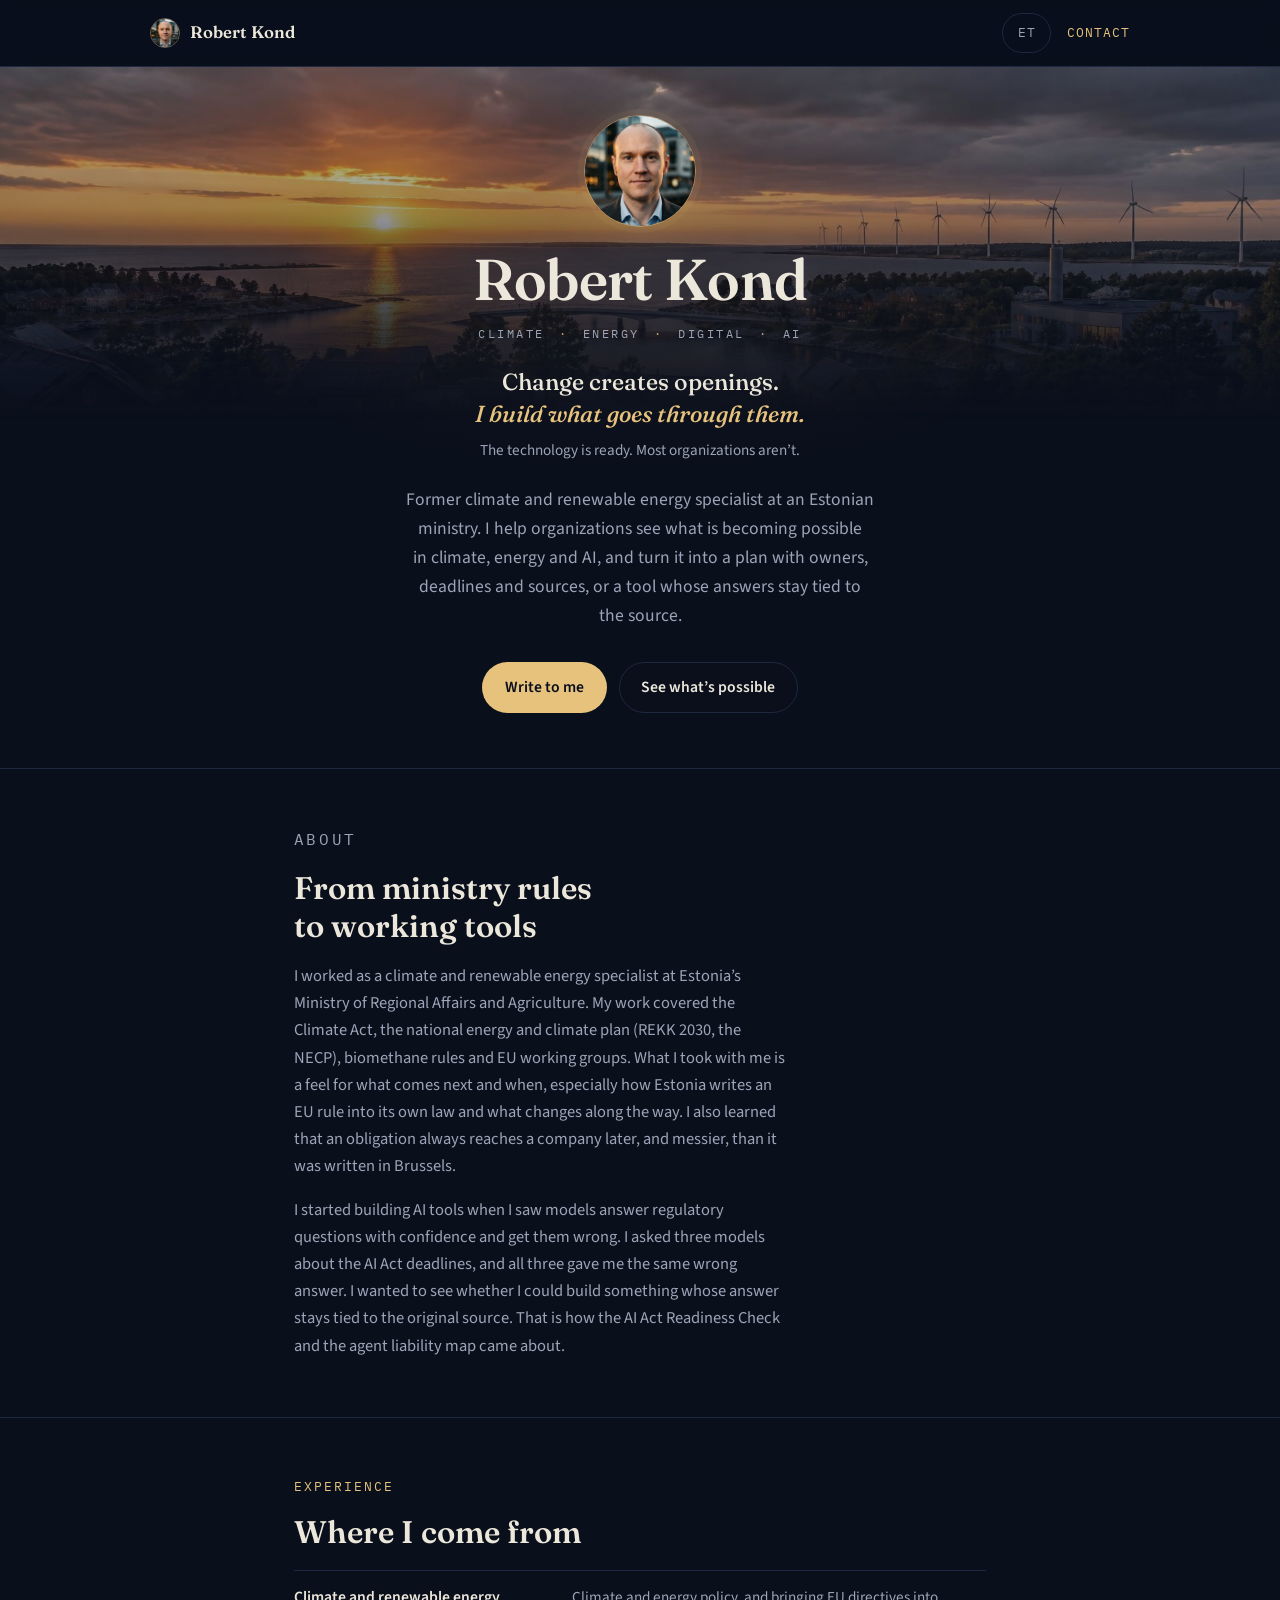
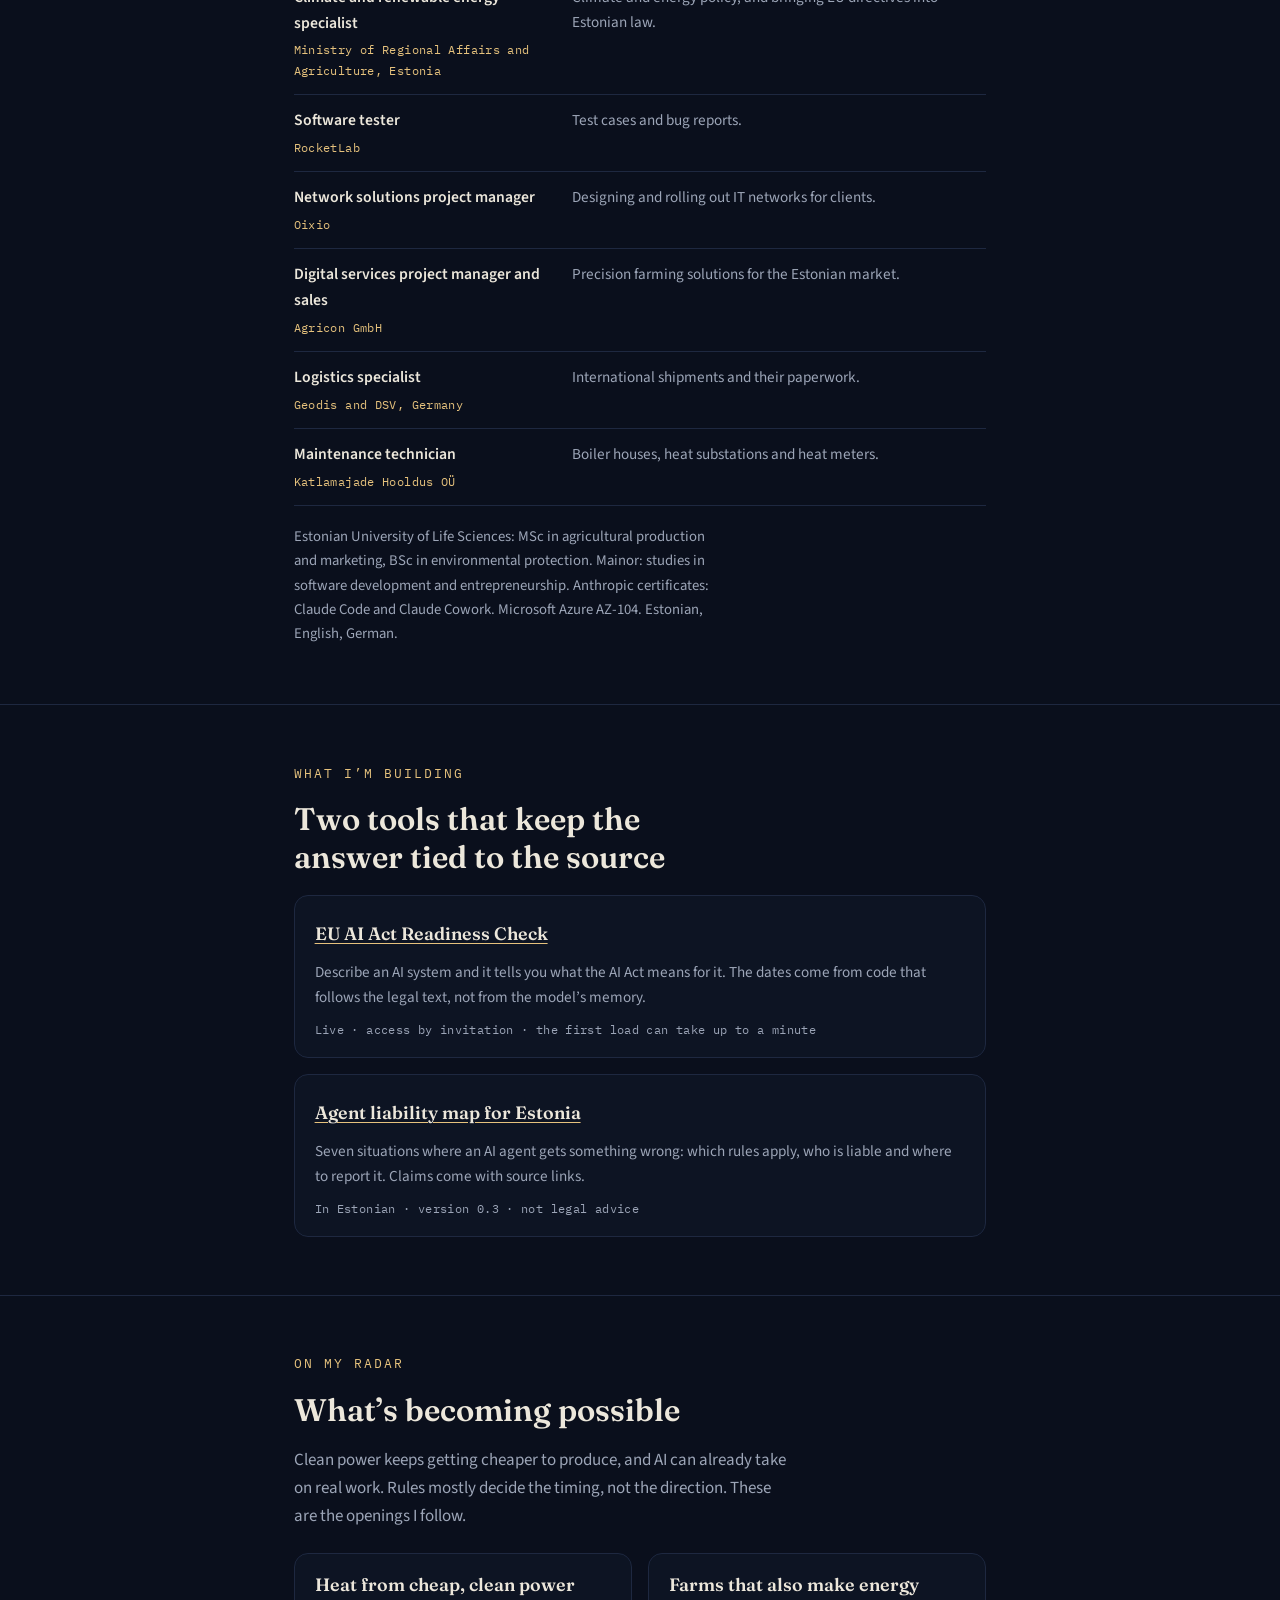
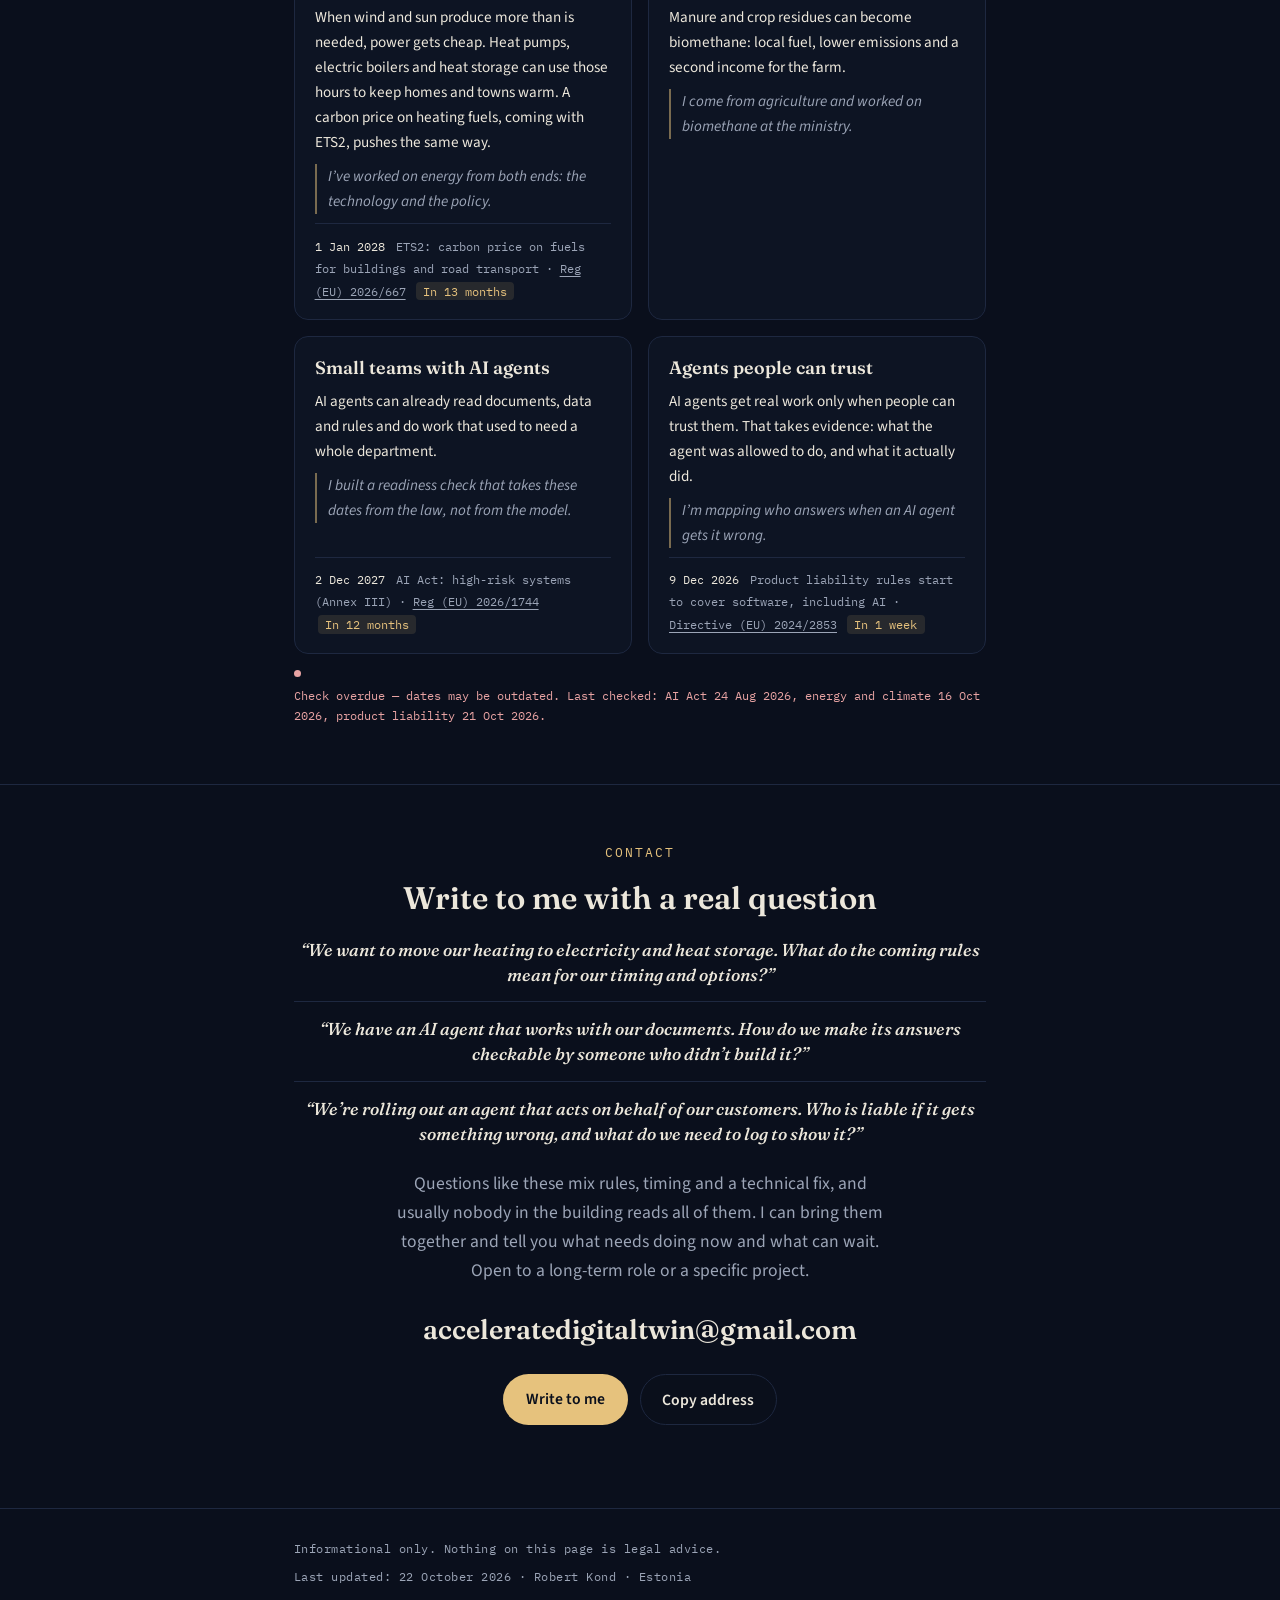
==== index.html @ cd2ada20 "V6: add Anthropic certificates (Claude Code, Claude Cowork) Names taken from Robert's LinkedIn certi" ====
<!DOCTYPE html>
<html lang="en">
<head>
<meta charset="utf-8">
<meta name="viewport" content="width=device-width, initial-scale=1, viewport-fit=cover">
<title>Robert Kond</title>
<meta name="description" content="Robert Kond, former climate and renewable energy specialist at an Estonian ministry. EU climate, energy and AI rules, and tools that keep the answers tied to the source.">
<meta property="og:title" content="Robert Kond">
<meta property="og:description" content="Former ministry climate and energy specialist. I help organizations see what is becoming possible in climate, energy and AI, and build tools that keep the answers tied to the source.">
<meta property="og:type" content="website">
<meta property="og:url" content="https://rkcd.github.io/robertkond.github.io/">
<meta property="og:image" content="https://rkcd.github.io/robertkond.github.io/og-image.jpg">
<meta property="og:image:width" content="1200">
<meta property="og:image:height" content="630">
<meta property="og:image:alt" content="Robert Kond">
<meta name="twitter:card" content="summary_large_image">
<meta name="theme-color" content="#0A0F1C">
<link rel="preconnect" href="https://fonts.googleapis.com">
<link rel="preconnect" href="https://fonts.gstatic.com" crossorigin>
<link rel="stylesheet" href="https://fonts.googleapis.com/css2?family=Fraunces:ital,wght@0,600;1,500&family=IBM+Plex+Mono:wght@400;500&family=Source+Sans+3:wght@400;600&display=swap">
<style>
/* Layout: a night sky. Topic stars drift slowly toward the portrait in the hero; below it, one calm reading column on deep navy. */
:root {
  --night: #0A0F1C;
  --night-2: #101828;
  --line: #1E2840;
  --ivory: #ECE7DB;
  --muted: #9CA5B7;
  --gold: #E6C27D;
  --gold-hi: #F2D8A4;
  --teal: #6FC7B8;
  --on-gold: #0A0F1C;
  --warn: #E8A3A3;
  --display: "Fraunces", Georgia, "Times New Roman", serif;
  --sans: "Source Sans 3", "Segoe UI", system-ui, sans-serif;
  --mono: "IBM Plex Mono", ui-monospace, "Cascadia Mono", Consolas, monospace;
  color-scheme: dark;
}

* { box-sizing: border-box; }
html { scroll-behavior: smooth; }
@media (prefers-reduced-motion: reduce) { html { scroll-behavior: auto; } }
body {
  margin: 0; position: relative; min-height: 100vh;
  background:
    radial-gradient(1100px 620px at 50% -8%, #16223C 0%, rgba(22,34,60,0) 62%),
    var(--night);
  color: var(--ivory); font-family: var(--sans); font-size: 1.0625rem; line-height: 1.65;
  -webkit-font-smoothing: antialiased;
}
h1, h2, h3, p, ol, ul { margin: 0; }
a { color: var(--gold); text-decoration-thickness: 1px; text-underline-offset: 3px; }
a:hover { color: var(--gold-hi); }
:focus-visible { outline: 2px solid var(--gold); outline-offset: 3px; border-radius: 3px; }
::selection { background: var(--gold); color: var(--on-gold); }

/* Static star texture for the whole page, very faint */
.stars-static {
  position: fixed; inset: 0; z-index: 0; pointer-events: none; opacity: .55;
  background-image:
    radial-gradient(1px 1px at 23px 41px, rgba(236,231,219,.55) 50%, transparent 52%),
    radial-gradient(1px 1px at 171px 97px, rgba(236,231,219,.35) 50%, transparent 52%),
    radial-gradient(1.2px 1.2px at 303px 211px, rgba(111,199,184,.45) 50%, transparent 52%),
    radial-gradient(1px 1px at 88px 287px, rgba(236,231,219,.3) 50%, transparent 52%),
    radial-gradient(1px 1px at 377px 343px, rgba(230,194,125,.4) 50%, transparent 52%),
    radial-gradient(1px 1px at 241px 19px, rgba(236,231,219,.3) 50%, transparent 52%);
  background-size: 420px 380px;
}

.page { position: relative; z-index: 1; }
.wrap { max-width: 46rem; margin: 0 auto; padding-inline: max(16px, 1.35rem); }

.skip-link { position: absolute; left: -999px; top: 0; z-index: 10; background: var(--gold); color: var(--on-gold); padding: .5rem 1rem; }
.skip-link:focus { left: 0; }

/* ---- Header ---- */
.site-head .wrap {
  max-width: 64rem; display: flex; align-items: center; justify-content: space-between; gap: 1rem;
  padding-top: max(1.1rem, env(safe-area-inset-top, 0px)); padding-bottom: 1.1rem;
}
.site-name { font-family: var(--display); font-weight: 600; font-size: 1.05rem; color: var(--ivory); text-decoration: none; }
.head-right { display: flex; align-items: center; gap: 1rem; }
.lang-btn {
  font: inherit; font-family: var(--mono); font-size: .8rem; letter-spacing: .08em;
  color: var(--muted); background: transparent; border: 1px solid var(--line);
  border-radius: 999px; padding: .55rem .9rem; min-height: 2.5rem; cursor: pointer;
}
.lang-btn:hover { color: var(--gold); border-color: var(--gold); }
.head-link { font-family: var(--mono); font-size: .8rem; letter-spacing: .08em; text-transform: uppercase; color: var(--gold); text-decoration: none; padding-block: .7rem; }

/* ---- Hero ---- */
.hero {
  text-align: center; padding-block: 3.2rem 4.4rem;
  background: radial-gradient(ellipse 60% 48% at 50% 24%, rgba(230,194,125,.07), rgba(230,194,125,0) 70%);
}
.hero .wrap { display: grid; justify-items: center; gap: 0; max-width: 48rem; }
.portrait {
  width: 7rem; height: 7rem; border-radius: 50%; object-fit: cover; display: block;
  border: 1px solid rgba(230,194,125,.55);
  box-shadow: 0 0 0 6px rgba(230,194,125,.06), 0 0 48px 6px rgba(230,194,125,.14);
}
.domains {
  margin-top: 1.5rem; font-family: var(--mono); font-size: .78rem; letter-spacing: .2em; text-transform: uppercase;
  color: var(--muted); display: flex; flex-wrap: wrap; justify-content: center; gap: .35rem .9rem;
}
.domains .sep { color: var(--gold); opacity: .8; }
.availability {
  margin-top: 1.1rem; display: inline-flex; align-items: center; gap: .5rem;
  font-size: .86rem; font-weight: 600; color: var(--gold);
  border: 1px solid rgba(230,194,125,.35); background: rgba(230,194,125,.07);
  border-radius: 999px; padding: .34rem .95rem .34rem .75rem; max-width: 100%;
}
.availability .pulse { width: .45rem; height: .45rem; border-radius: 50%; background: var(--gold); flex: none; }
h1 {
  margin-top: 1.6rem; font-family: var(--display); font-weight: 600;
  font-size: clamp(2rem, 5.4vw, 3.3rem); line-height: 1.12; letter-spacing: -0.012em;
  text-wrap: balance; max-width: 21ch;
}
h1 em { font-style: italic; font-weight: 500; color: var(--gold); }
.lead { margin-top: 1.4rem; font-size: 1.1rem; color: var(--muted); max-width: 56ch; text-wrap: pretty; }
.cta-row { margin-top: 2rem; display: flex; flex-wrap: wrap; justify-content: center; gap: .75rem; }
.btn {
  display: inline-flex; align-items: center; font-family: var(--sans); font-size: .98rem; font-weight: 600;
  padding: .72rem 1.35rem; border-radius: 999px; text-decoration: none; cursor: pointer; border: 1px solid transparent;
  transition: background-color .15s ease, border-color .15s ease, color .15s ease;
}
.btn-gold { background: var(--gold); color: var(--on-gold); }
.btn-gold:hover { background: var(--gold-hi); color: var(--on-gold); }
.btn-ghost { background: rgba(10,15,28,.4); color: var(--ivory); border-color: var(--line); }
.btn-ghost:hover { border-color: var(--gold); color: var(--gold); }
.diamond { width: .32rem; height: .32rem; background: var(--gold); transform: rotate(45deg); opacity: .7; display: inline-block; }

/* ---- Sections ---- */
section.block { padding-block: 3.6rem; border-top: 1px solid var(--line); }
.kicker { font-family: var(--mono); font-size: .8rem; letter-spacing: .16em; text-transform: uppercase; color: var(--gold); margin-bottom: 1rem; }
h2 {
  font-family: var(--display); font-weight: 600; font-size: clamp(1.5rem, 3.4vw, 1.95rem);
  line-height: 1.22; text-wrap: balance; margin-bottom: 1.1rem; max-width: 26ch;
}
.note { margin-top: 1.3rem; font-size: .92rem; color: var(--muted); max-width: 62ch; }

/* ---- Openings ---- */
.section-lead { color: var(--muted); max-width: 62ch; margin-bottom: 1.4rem; }
.openings { list-style: none; padding: 0; display: grid; gap: 1rem; grid-template-columns: repeat(auto-fit, minmax(min(100%, 19rem), 1fr)); }
.opening { display: flex; flex-direction: column; gap: .55rem; border: 1px solid var(--line); border-radius: 14px; padding: 1.2rem 1.25rem 1.05rem; background: rgba(16,24,40,.6); }
.opening h3 { font-family: var(--display); font-weight: 600; font-size: 1.12rem; line-height: 1.3; }
.opening p { font-size: .95rem; }
.op-me { color: var(--muted); font-style: italic; border-left: 2px solid rgba(230,194,125,.5); padding-left: .7rem; }
.op-when { margin-top: auto; padding-top: .65rem; border-top: 1px solid var(--line); font-family: var(--mono); font-size: .78rem !important; line-height: 1.8; color: var(--muted); }
.op-when a { color: var(--muted); padding-block: .25rem; }
.op-when a:hover { color: var(--gold); }
.op-date { color: var(--ivory); margin-right: .25rem; }
.op-when .status { margin-left: .2rem; }
.status { font-family: var(--mono); font-size: .76rem; white-space: nowrap; padding: .12rem .45rem; border-radius: 4px; background: rgba(230,194,125,.12); color: var(--gold); }
.status.live { background: transparent; border: 1px solid var(--line); color: var(--muted); }
.status:empty { display: none; }

/* ---- Freshness ---- */
.freshness { margin-top: 1rem; font-family: var(--mono); font-size: .78rem; color: var(--muted); display: flex; align-items: center; gap: .5rem; flex-wrap: wrap; }
.freshness:empty { display: none; }
.freshness::before { content: ""; width: .45rem; height: .45rem; border-radius: 50%; background: var(--teal); flex: none; }
.freshness.overdue { color: var(--warn); }
.freshness.overdue::before { background: var(--warn); }

.principle { margin-top: 1.1rem; font-family: var(--display); font-style: italic; font-weight: 500; font-size: 1.08rem; color: var(--ivory); }
.lead-2 { margin-top: .8rem; }

/* ---- Contact ---- */
.contact { text-align: center; }
.contact h2, .contact .lead, .contact .note { margin-inline: auto; }
.email-text { margin-top: 1.4rem; font-family: var(--display); font-weight: 600; font-size: clamp(1.2rem, 3.8vw, 1.7rem); word-break: break-all; }
.contact .cta-row { margin-top: 1.4rem; }
.copy-status { display: block; margin-top: .6rem; font-family: var(--mono); font-size: .8rem; color: var(--gold); min-height: 1.2em; }

/* ---- Footer ---- */
.site-foot { border-top: 1px solid var(--line); }
.site-foot .wrap { padding-block: 1.8rem max(2.4rem, env(safe-area-inset-bottom, 0px)); display: grid; gap: .5rem; }
.site-foot p { font-family: var(--mono); font-size: .78rem; color: var(--muted); letter-spacing: .04em; }

/* ---- Load ---- */
@keyframes rise { from { opacity: 0; transform: translateY(10px); } to { opacity: 1; transform: none; } }
.js .hero .wrap > * { animation: rise .7s ease both; }
.js .hero .wrap > *:nth-child(2) { animation-delay: .08s; }
.js .hero .wrap > *:nth-child(3) { animation-delay: .16s; }
.js .hero .wrap > *:nth-child(4) { animation-delay: .24s; }
.js .hero .wrap > *:nth-child(5) { animation-delay: .32s; }
.js .hero .wrap > *:nth-child(6) { animation-delay: .4s; }
.js .hero .wrap > *:nth-child(7) { animation-delay: .48s; }
@media (prefers-reduced-motion: reduce) { .js .hero .wrap > * { animation: none; } }

/* ---- V4: person first, calmer ---- */
.stars-static { opacity: .3; }
section[id] { scroll-margin-top: 64px; }
.hero { position: relative; isolation: isolate; }
.hero::before {
  content: ""; position: absolute; inset: 0 0 auto 0; height: 22rem; z-index: -1; pointer-events: none;
  background:
    linear-gradient(180deg, rgba(10,15,28,.2) 0%, rgba(10,15,28,.5) 60%, rgba(10,15,28,.7) 100%),
    url("hero-bg.jpg") 22% 45% / cover no-repeat;
  -webkit-mask-image: linear-gradient(180deg, #000 0%, #000 40%, transparent 100%);
  mask-image: linear-gradient(180deg, #000 0%, #000 40%, transparent 100%);
}
.site-head { position: sticky; top: env(safe-area-inset-top, 0px); z-index: 5; background: rgba(10,15,28,.86); -webkit-backdrop-filter: blur(8px); backdrop-filter: blur(8px); border-bottom: 1px solid var(--line); }
.site-head .wrap { padding-top: .7rem; padding-bottom: .7rem; }
.site-name { display: inline-flex; align-items: center; gap: .6rem; }
.head-avatar { width: 1.9rem; height: 1.9rem; border-radius: 50%; object-fit: cover; border: 1px solid rgba(230,194,125,.45); }
.hero { padding-block: 3rem 3.4rem; }
h1.name { margin-top: 1.3rem; font-size: clamp(2.4rem, 7vw, 3.6rem); max-width: none; }
.hero .domains { margin-top: .7rem; }
.tagline { margin-top: 1.4rem; font-family: var(--display); font-weight: 500; font-size: clamp(1.15rem, 3vw, 1.45rem); line-height: 1.35; color: var(--ivory); max-width: 30ch; text-wrap: balance; }
.tagline em { font-style: italic; color: var(--gold); }
.tagline-sub { margin-top: .55rem; font-size: .95rem; color: var(--muted); text-wrap: balance; }
.prose p { color: var(--muted); max-width: 62ch; font-size: 1.03rem; }
.prose p + p { margin-top: 1rem; }
.exp { list-style: none; padding: 0; margin: 1.2rem 0 0; border-top: 1px solid var(--line); }
.exp li { display: grid; grid-template-columns: minmax(0, 16rem) minmax(0, 1fr); gap: .2rem 1.4rem; padding-block: .85rem; border-bottom: 1px solid var(--line); }
.exp .role { display: block; font-weight: 600; color: var(--ivory); font-size: .98rem; }
.exp .org { display: block; font-family: var(--mono); font-size: .78rem; letter-spacing: .03em; color: var(--gold); margin-top: .15rem; }
.exp .what { margin: 0; color: var(--muted); font-size: .95rem; }
@media (max-width: 40rem) { .exp li { grid-template-columns: 1fr; } }
.edu { margin-top: 1.2rem; color: var(--muted); font-size: .92rem; max-width: 62ch; }
.projects { display: grid; gap: 1rem; margin-top: 1.2rem; }
.project { border: 1px solid var(--line); border-radius: 14px; padding: 1.1rem 1.25rem; background: rgba(16,24,40,.6); }
.project h3 { font-family: var(--display); font-weight: 600; font-size: 1.12rem; }
.project h3 a { color: var(--ivory); text-decoration-color: var(--gold); display: inline-block; padding-block: .35rem; }
.project p { margin-top: .35rem; color: var(--muted); font-size: .95rem; }
.project .meta { margin-top: .55rem; font-family: var(--mono); font-size: .78rem; letter-spacing: .03em; }
.questions { list-style: none; padding: 0; display: grid; gap: .9rem; margin-top: 1.2rem; }
.questions .example { margin: 0; max-width: none; font-size: 1.08rem; }
.questions li + li { border-top: 1px solid var(--line); padding-top: .9rem; }
.example { margin: 1.2rem auto 0; font-family: var(--display); font-style: italic; font-weight: 500; font-size: 1.15rem; line-height: 1.45; color: var(--ivory); max-width: 46ch; }
</style>
</head>
<body>
<div class="stars-static" aria-hidden="true"></div>

<!-- ================= ENGLISH (default) ================= -->
<div class="page" data-lang="en" lang="en">
<a class="skip-link" href="#main-en">Skip to content</a>
<header class="site-head">
  <div class="wrap">
    <a class="site-name" href="#main-en"><img class="head-avatar" src="robert-avatar.jpg" alt="" width="30" height="30">Robert Kond</a>
    <span class="head-right">
      <button class="lang-btn" type="button" data-set="et" aria-label="Vaheta eesti keelde">ET</button>
      <a class="head-link" href="#contact-en">Contact</a>
    </span>
  </div>
</header>

<main id="main-en">
  <section class="hero" aria-labelledby="h1-en">
    <div class="wrap">
      <img class="portrait" src="robert-avatar.jpg" alt="Robert Kond" width="112" height="112">
      <h1 id="h1-en" class="name">Robert Kond</h1>
      <p class="domains"><span>Climate</span><span class="sep">·</span><span>Energy</span><span class="sep">·</span><span>Digital</span><span class="sep">·</span><span>AI</span></p>
      <p class="tagline">Change creates openings.<br><em>I build what goes through them.</em></p>
      <p class="tagline-sub">The technology is ready. Most organizations aren’t.</p>
      <p class="lead">Former climate and renewable energy specialist at an Estonian ministry. I help organizations see what is becoming possible in climate, energy and AI, and turn it into a plan with owners, deadlines and sources, or a tool whose answers stay tied to the source.</p>
      <div class="cta-row">
        <a class="btn btn-gold" href="#contact-en">Write to me</a>
        <a class="btn btn-ghost" href="#radar-en">See what’s possible</a>
      </div>
    </div>
  </section>

  <section class="block" aria-labelledby="h-about-en">
    <div class="wrap prose">
      <p class="kicker">About</p>
      <h2 id="h-about-en">From ministry rules to working tools</h2>
      <p>I worked as a climate and renewable energy specialist at Estonia’s Ministry of Regional Affairs and Agriculture. My work covered the Climate Act, the national energy and climate plan (REKK 2030, the NECP), biomethane rules and EU working groups. What I took with me is a feel for what comes next and when, especially how Estonia writes an EU rule into its own law and what changes along the way. I also learned that an obligation always reaches a company later, and messier, than it was written in Brussels.</p>
      <p>I started building AI tools when I saw models answer regulatory questions with confidence and get them wrong. I asked three models about the AI Act deadlines, and all three gave me the same wrong answer. I wanted to see whether I could build something whose answer stays tied to the original source. That is how the AI Act Readiness Check and the agent liability map came about.</p>
    </div>
  </section>

  <section class="block" aria-labelledby="h-exp-en">
    <div class="wrap">
      <p class="kicker">Experience</p>
      <h2 id="h-exp-en">Where I come from</h2>
      <ul class="exp">
        <li><div><span class="role">Climate and renewable energy specialist</span><span class="org">Ministry of Regional Affairs and Agriculture, Estonia</span></div><p class="what">Climate and energy policy, and bringing EU directives into Estonian law.</p></li>
        <li><div><span class="role">Software tester</span><span class="org">RocketLab</span></div><p class="what">Test cases and bug reports.</p></li>
        <li><div><span class="role">Network solutions project manager</span><span class="org">Oixio</span></div><p class="what">Designing and rolling out IT networks for clients.</p></li>
        <li><div><span class="role">Digital services project manager and sales</span><span class="org">Agricon GmbH</span></div><p class="what">Precision farming solutions for the Estonian market.</p></li>
        <li><div><span class="role">Logistics specialist</span><span class="org">Geodis and DSV, Germany</span></div><p class="what">International shipments and their paperwork.</p></li>
        <li><div><span class="role">Maintenance technician</span><span class="org">Katlamajade Hooldus OÜ</span></div><p class="what">Boiler houses, heat substations and heat meters.</p></li>
      </ul>
      <p class="edu">Estonian University of Life Sciences: MSc in agricultural production and marketing, BSc in environmental protection. Mainor: studies in software development and entrepreneurship. Anthropic certificates: Claude Code and Claude Cowork. Microsoft Azure AZ-104. Estonian, English, German.</p>
    </div>
  </section>

  <section class="block" aria-labelledby="h-proj-en">
    <div class="wrap">
      <p class="kicker">What I’m building</p>
      <h2 id="h-proj-en">Two tools that keep the answer tied to the source</h2>
      <div class="projects">
        <article class="project">
          <h3><a href="https://eu-ai-act-checker.onrender.com">EU AI Act Readiness Check</a></h3>
          <p>Describe an AI system and it tells you what the AI Act means for it. The dates come from code that follows the legal text, not from the model’s memory.</p>
          <p class="meta">Live · access by invitation · the first load can take up to a minute</p>
        </article>
        <article class="project">
          <h3><a href="https://rkcd.github.io/agentide-vastutus/">Agent liability map for Estonia</a></h3>
          <p>Seven situations where an AI agent gets something wrong: which rules apply, who is liable and where to report it. Claims come with source links.</p>
          <p class="meta">In Estonian · version 0.3 · not legal advice</p>
        </article>
      </div>
    </div>
  </section>

  <section class="block" id="radar-en" aria-labelledby="h-radar-en">
    <div class="wrap">
      <p class="kicker">On my radar</p>
      <h2 id="h-radar-en">What’s becoming possible</h2>
      <p class="section-lead">Clean power keeps getting cheaper to produce, and AI can already take on real work. Rules mostly decide the timing, not the direction. These are the openings I follow.</p>
      <ul class="openings">
        <li class="opening">
          <h3>Heat from cheap, clean power</h3>
          <p>When wind and sun produce more than is needed, power gets cheap. Heat pumps, electric boilers and heat storage can use those hours to keep homes and towns warm. A carbon price on heating fuels, coming with ETS2, pushes the same way.</p>
          <p class="op-me">I’ve worked on energy from both ends: the technology and the policy.</p>
          <p class="op-when" data-date="2028-01-01"><span class="op-date">1 Jan 2028</span> ETS2: carbon price on fuels for buildings and road transport · <a href="https://eur-lex.europa.eu/eli/reg/2026/667/oj">Reg (EU) 2026/667</a> <span class="status"></span></p>
        </li>
        <li class="opening">
          <h3>Farms that also make energy</h3>
          <p>Manure and crop residues can become biomethane: local fuel, lower emissions and a second income for the farm.</p>
          <p class="op-me">I come from agriculture and worked on biomethane at the ministry.</p>
        </li>
        <li class="opening">
          <h3>Small teams with AI agents</h3>
          <p>AI agents can already read documents, data and rules and do work that used to need a whole department.</p>
          <p class="op-me">I built a readiness check that takes these dates from the law, not from the model.</p>
          <p class="op-when" data-date="2027-12-02"><span class="op-date">2 Dec 2027</span> AI Act: high-risk systems (Annex III) · <a href="https://eur-lex.europa.eu/eli/reg/2026/1744/oj">Reg (EU) 2026/1744</a> <span class="status"></span></p>
        </li>
        <li class="opening">
          <h3>Agents people can trust</h3>
          <p>AI agents get real work only when people can trust them. That takes evidence: what the agent was allowed to do, and what it actually did.</p>
          <p class="op-me">I’m mapping who answers when an AI agent gets it wrong.</p>
          <p class="op-when" data-date="2026-12-09"><span class="op-date">9 Dec 2026</span> Product liability rules start to cover software, including AI · <a href="https://eur-lex.europa.eu/eli/dir/2024/2853/oj">Directive (EU) 2024/2853</a> <span class="status"></span></p>
        </li>
      </ul>
      <p class="freshness" data-fresh></p>
    </div>
  </section>

  <section class="block contact" id="contact-en" aria-labelledby="h-contact-en">
    <div class="wrap">
      <p class="kicker">Contact</p>
      <h2 id="h-contact-en">Write to me with a real question</h2>
      <ul class="questions">
        <li><p class="example">“We want to move our heating to electricity and heat storage. What do the coming rules mean for our timing and options?”</p></li>
        <li><p class="example">“We have an AI agent that works with our documents. How do we make its answers checkable by someone who didn’t build it?”</p></li>
        <li><p class="example">“We’re rolling out an agent that acts on behalf of our customers. Who is liable if it gets something wrong, and what do we need to log to show it?”</p></li>
      </ul>
      <p class="lead">Questions like these mix rules, timing and a technical fix, and usually nobody in the building reads all of them. I can bring them together and tell you what needs doing now and what can wait. Open to a long-term role or a specific project.</p>
      <p class="email-text">acceleratedigitaltwin@gmail.com</p>
      <div class="cta-row">
        <a class="btn btn-gold" href="mailto:acceleratedigitaltwin@gmail.com">Write to me</a>
        <button class="btn btn-ghost copy-email" type="button">Copy address</button>
      </div>
      <span class="copy-status" role="status" aria-live="polite"></span>
    </div>
  </section>
</main>

<footer class="site-foot">
  <div class="wrap">
    <p>Informational only. Nothing on this page is legal advice.</p>
    <p>Last updated: 22 October 2026 · Robert Kond · Estonia</p>
  </div>
</footer>
</div>

<!-- ================= EESTI ================= -->
<div class="page" data-lang="et" lang="et" hidden>
<a class="skip-link" href="#main-et">Hüppa sisu juurde</a>
<header class="site-head">
  <div class="wrap">
    <a class="site-name" href="#main-et"><img class="head-avatar" src="robert-avatar.jpg" alt="" width="30" height="30">Robert Kond</a>
    <span class="head-right">
      <button class="lang-btn" type="button" data-set="en" aria-label="Switch to English">EN</button>
      <a class="head-link" href="#contact-et">Kontakt</a>
    </span>
  </div>
</header>

<main id="main-et">
  <section class="hero" aria-labelledby="h1-et">
    <div class="wrap">
      <img class="portrait" src="robert-avatar.jpg" alt="Robert Kond" width="112" height="112">
      <h1 id="h1-et" class="name">Robert Kond</h1>
      <p class="domains"><span>Kliima</span><span class="sep">·</span><span>Energia</span><span class="sep">·</span><span>Digi</span><span class="sep">·</span><span>AI</span></p>
      <p class="tagline">Muutus avab uksi.<br><em>Mina ehitan selle, mis neist läbi viib.</em></p>
      <p class="tagline-sub">Tehnoloogia on valmis. Enamik organisatsioone ei&nbsp;ole.</p>
      <p class="lead">Endine ministeeriumi kliima- ja taastuvenergia spetsialist. Aitan organisatsioonidel näha, mis kliimas, energias ja AI-s võimalikuks muutub, ning teen sellest plaani, kus on vastutajad, tähtajad ja allikad, või tööriista, mille vastused jäävad algallikaga seotuks.</p>
      <div class="cta-row">
        <a class="btn btn-gold" href="#contact-et">Kirjuta mulle</a>
        <a class="btn btn-ghost" href="#radar-et">Vaata, mis on võimalik</a>
      </div>
    </div>
  </section>

  <section class="block" aria-labelledby="h-about-et">
    <div class="wrap prose">
      <p class="kicker">Minust</p>
      <h2 id="h-about-et">Ministeeriumi reeglitest töötavate tööriistadeni</h2>
      <p>Töötasin Regionaal- ja Põllumajandusministeeriumis kliima- ja taastuvenergia spetsialistina. Tegelesin kliimaseaduse, REKK 2030, NECP-i ja biometaani regulatsiooniga ning osalesin EL-i töögruppides. Sealt võtsin kaasa oskuse näha, mis järgmisena tuleb ja millal. Eriti seda, kuidas Eesti EL-i reegli oma õigusesse üle võtab ja mis selle käigus muutub. Sain ka aru, et kohustus jõuab ettevõtteni alati hiljem ja segasemalt, kui see Brüsselis kirja pannakse.</p>
      <p>AI-tööriistu hakkasin ehitama, kui nägin, et mudelid vastavad regulatsiooni kohta enesekindlalt ja valesti. Küsisin kolmelt mudelilt AI Acti tähtaegade kohta ja kõik kolm andsid sama vale vastuse. Tahtsin näha, kas suudan ehitada midagi, mille vastus jääb algallikaga seotuks. Nii sündisid AI Act Readiness Check ja agentide vastutuse kaart.</p>
    </div>
  </section>

  <section class="block" aria-labelledby="h-exp-et">
    <div class="wrap">
      <p class="kicker">Kogemus</p>
      <h2 id="h-exp-et">Kust ma tulen</h2>
      <ul class="exp">
        <li><div><span class="role">Kliima- ja taastuvenergia spetsialist</span><span class="org">Regionaal- ja Põllumajandusministeerium</span></div><p class="what">Kliima- ja energiapoliitika ning EL-i direktiivide ülevõtmine Eesti õigusesse.</p></li>
        <li><div><span class="role">Tarkvara testija</span><span class="org">RocketLab</span></div><p class="what">Testjuhtumid ja vigade dokumenteerimine.</p></li>
        <li><div><span class="role">Võrgulahenduste projektijuht</span><span class="org">Oixio</span></div><p class="what">Klientide IT-võrkude projekteerimine ja juurutamine.</p></li>
        <li><div><span class="role">Digiteenuste projektijuht ja müük</span><span class="org">Agricon GmbH</span></div><p class="what">Täppispõllumajanduse lahendused Eesti turul.</p></li>
        <li><div><span class="role">Logistik</span><span class="org">Geodis ja DSV, Saksamaa</span></div><p class="what">Rahvusvahelised veod ja nende dokumendid.</p></li>
        <li><div><span class="role">Hooldustehnik</span><span class="org">Katlamajade Hooldus OÜ</span></div><p class="what">Katlamajad, soojussõlmed ja soojusarvestid.</p></li>
      </ul>
      <p class="edu">Eesti Maaülikool: põllumajandussaaduste tootmise ja turustamise magister, keskkonnakaitse bakalaureus. Mainor: tarkvaraarenduse ja ettevõtluse õpingud. Anthropicu sertifikaadid: Claude Code ja Claude Cowork. Microsoft Azure AZ-104. Eesti, inglise ja saksa keel.</p>
    </div>
  </section>

  <section class="block" aria-labelledby="h-proj-et">
    <div class="wrap">
      <p class="kicker">Mida ehitan</p>
      <h2 id="h-proj-et">Kaks tööriista, mille vastus on seotud allikaga</h2>
      <div class="projects">
        <article class="project">
          <h3><a href="https://eu-ai-act-checker.onrender.com">EU AI Act Readiness Check</a></h3>
          <p>Kirjelda AI-süsteemi ja tööriist ütleb, mida AI Act sellele tähendab. Kuupäevad tulevad õigusakti järgivast koodist, mitte mudeli mälust.</p>
          <p class="meta">Töötab · ligipääs kutse alusel · esimene laadimine võib võtta kuni minuti</p>
        </article>
        <article class="project">
          <h3><a href="https://rkcd.github.io/agentide-vastutus/">Agentide vastutuse kaart Eestis</a></h3>
          <p>Seitse olukorda, kus AI-agent eksib: millised reeglid kehtivad, kes vastutab ja kuhu teatada. Väidete juures on allikalingid.</p>
          <p class="meta">Versioon 0.3 · ei ole õigusnõu</p>
        </article>
      </div>
    </div>
  </section>

  <section class="block" id="radar-et" aria-labelledby="h-radar-et">
    <div class="wrap">
      <p class="kicker">Minu radaril</p>
      <h2 id="h-radar-et">Mis muutub võimalikuks</h2>
      <p class="section-lead">Puhta elektri tootmine läheb aina odavamaks ja AI suudab juba päris tööd teha. Reeglid otsustavad enamasti ajastuse, mitte suuna. Need on võimalused, mida ma jälgin.</p>
      <ul class="openings">
        <li class="opening">
          <h3>Soojus odavast puhtast elektrist</h3>
          <p>Kui tuul ja päike toodavad rohkem, kui parasjagu vaja, läheb elekter odavaks. Soojuspumbad, elektrikatlad ja soojussalvestid saavad neid tunde kasutada, et kodud ja linnad oleksid soojad. Kütuste süsinikuhind, mis tuleb ETS2-ga, lükkab samas suunas.</p>
          <p class="op-me">Olen energiaga tegelenud mõlemast otsast: tehnika ja poliitika poolelt.</p>
          <p class="op-when" data-date="2028-01-01"><span class="op-date">1. jaan 2028</span> ETS2: hoonete ja maanteetranspordi kütuste süsinikuhind · <a href="https://eur-lex.europa.eu/eli/reg/2026/667/oj">määrus (EL) 2026/667</a> <span class="status"></span></p>
        </li>
        <li class="opening">
          <h3>Talud, mis toodavad ka energiat</h3>
          <p>Sõnnikust ja taimejäätmetest saab biometaani: kohalik kütus, väiksem heide ja talule teine sissetulek.</p>
          <p class="op-me">Tulen põllumajandusest ja tegelesin biometaaniga ministeeriumis.</p>
        </li>
        <li class="opening">
          <h3>Väikesed meeskonnad AI-agentidega</h3>
          <p>AI-agendid suudavad juba lugeda dokumente, andmeid ja reegleid ning teha tööd, milleks varem oli vaja tervet osakonda.</p>
          <p class="op-me">Ehitasin valmisoleku kontrolli, mis võtab need kuupäevad seadusest, mitte mudelist.</p>
          <p class="op-when" data-date="2027-12-02"><span class="op-date">2. dets 2027</span> AI Act: suure riskiga süsteemid (III lisa) · <a href="https://eur-lex.europa.eu/eli/reg/2026/1744/oj">määrus (EL) 2026/1744</a> <span class="status"></span></p>
        </li>
        <li class="opening">
          <h3>Agendid, mida julgeb usaldada</h3>
          <p>AI-agendid saavad päris töö alles siis, kui neid julgetakse usaldada. Selleks on vaja tõendit: mida agent tohtis teha ja mida ta tegelikult tegi.</p>
          <p class="op-me">Kaardistan, kes vastutab, kui AI-agent eksib.</p>
          <p class="op-when" data-date="2026-12-09"><span class="op-date">9. dets 2026</span> Tootevastutus hakkab katma ka tarkvara, sh AI-d · <a href="https://eur-lex.europa.eu/eli/dir/2024/2853/oj">direktiiv (EL) 2024/2853</a> <span class="status"></span></p>
        </li>
      </ul>
      <p class="freshness" data-fresh></p>
    </div>
  </section>

  <section class="block contact" id="contact-et" aria-labelledby="h-contact-et">
    <div class="wrap">
      <p class="kicker">Kontakt</p>
      <h2 id="h-contact-et">Kirjuta mulle päris küsimusega</h2>
      <ul class="questions">
        <li><p class="example">„Tahame kütte elektrile ja soojussalvestile üle viia. Mida tulevased reeglid meie ajakavale ja valikutele tähendavad?“</p></li>
        <li><p class="example">„Meil on AI-agent, mis töötab meie dokumentidega. Kuidas teha nii, et selle vastuseid saab kontrollida ka keegi, kes seda ei ehitanud?“</p></li>
        <li><p class="example">„Juurutame agendi, mis teeb klientide eest toiminguid. Kes vastutab, kui see eksib, ja mida peame logima, et seda tõendada?“</p></li>
      </ul>
      <p class="lead">Sellistes küsimustes on koos reeglid, ajastus ja tehniline lahendus ning tavaliselt ei loe majas keegi kõiki. Mina oskan need kokku viia ja öelda, mis tuleb teha kohe ja mis võib oodata. Olen avatud nii pikaajalisele rollile kui ka konkreetsele projektile.</p>
      <p class="email-text">acceleratedigitaltwin@gmail.com</p>
      <div class="cta-row">
        <a class="btn btn-gold" href="mailto:acceleratedigitaltwin@gmail.com">Kirjuta mulle</a>
        <button class="btn btn-ghost copy-email" type="button">Kopeeri aadress</button>
      </div>
      <span class="copy-status" role="status" aria-live="polite"></span>
    </div>
  </section>
</main>

<footer class="site-foot">
  <div class="wrap">
    <p>Ainult informatiivne. Miski sellel lehel ei ole õigusnõustamine.</p>
    <p>Viimati uuendatud: 22. oktoober 2026 · Robert Kond · Eesti</p>
  </div>
</footer>
</div>

<script>
(function () {
  document.documentElement.classList.add("js");
  var reduce = window.matchMedia && window.matchMedia("(prefers-reduced-motion: reduce)").matches;

  function visible() { return document.querySelector(".page[data-lang]:not([hidden])"); }

  /* ---------- Openings: countdowns on the timing lines ---------- */
  var now = new Date();
  var today = Date.UTC(now.getFullYear(), now.getMonth(), now.getDate());
  var words = {
    en: { live: "In force", week: function (n) { return "In " + n + (n === 1 ? " week" : " weeks"); }, month: function (n) { return "In " + n + " months"; } },
    et: { live: "Kehtib", week: function (n) { return n + " nädala pärast"; }, month: function (n) { return n + " kuu pärast"; } }
  };
  document.querySelectorAll(".page[data-lang]").forEach(function (page) {
    var w = words[page.getAttribute("data-lang")];
    page.querySelectorAll("[data-date]").forEach(function (el) {
      var p = el.getAttribute("data-date").split("-");
      var days = Math.round((Date.UTC(+p[0], +p[1] - 1, +p[2]) - today) / 86400000);
      var st = el.querySelector(".status");
      var past = days <= 0;
      st.classList.toggle("live", past);
      st.textContent = past ? w.live : days < 70 ? w.week(Math.max(1, Math.round(days / 7))) : w.month(Math.round(days / 30.44));
    });
  });

  /* ---------- Freshness: check dates in one place ---------- */
  // aiAct: keep in sync with eu-ai-act-checker/legal_corpus.py CORPUS_VERIFIED_ON.
  // climate: the day the energy and climate rows were last checked by hand against the acts.
  // liability: the day the product liability date (Directive 2024/2853) was last checked.
  var CHECKS = { aiAct: "2026-08-24", climate: "2026-10-16", liability: "2026-10-21", staleAfterDays: 90 };
  var MON = {
    en: ["Jan", "Feb", "Mar", "Apr", "May", "Jun", "Jul", "Aug", "Sep", "Oct", "Nov", "Dec"],
    et: ["jaan", "veebr", "märts", "apr", "mai", "juuni", "juuli", "aug", "sept", "okt", "nov", "dets"]
  };
  function day(iso) { var q = iso.split("-"); return Date.UTC(+q[0], +q[1] - 1, +q[2]); }
  function fmt(ms, l) {
    var d = new Date(ms);
    return l === "et" ? d.getUTCDate() + ". " + MON.et[d.getUTCMonth()] + " " + d.getUTCFullYear()
                      : d.getUTCDate() + " " + MON.en[d.getUTCMonth()] + " " + d.getUTCFullYear();
  }
  var ai = day(CHECKS.aiAct), cl = day(CHECKS.climate), li = day(CHECKS.liability);
  var due = Math.min(ai, cl, li) + CHECKS.staleAfterDays * 86400000;
  var overdue = today > due;
  document.querySelectorAll(".page[data-lang]").forEach(function (page) {
    var l = page.getAttribute("data-lang");
    var el = page.querySelector("[data-fresh]");
    if (!el) return;
    el.classList.toggle("overdue", overdue);
    el.textContent = l === "et"
      ? (overdue ? "Kontroll on hilinenud — kuupäevad võivad olla aegunud. Viimati kontrollitud: AI Act " + fmt(ai, l) + ", energia ja kliima " + fmt(cl, l) + ", tootevastutus " + fmt(li, l) + "."
                 : "Kuupäevad käsitsi kontrollitud: AI Act " + fmt(ai, l) + ", energia ja kliima " + fmt(cl, l) + ", tootevastutus " + fmt(li, l) + " · järgmine kontroll: " + fmt(due, l))
      : (overdue ? "Check overdue — dates may be outdated. Last checked: AI Act " + fmt(ai, l) + ", energy and climate " + fmt(cl, l) + ", product liability " + fmt(li, l) + "."
                 : "Dates checked by hand: AI Act " + fmt(ai, l) + ", energy and climate " + fmt(cl, l) + ", product liability " + fmt(li, l) + " · next check due: " + fmt(due, l));
  });

  /* ---------- Copy email ---------- */
  var addr = "acceleratedigitaltwin@gmail.com";
  document.querySelectorAll(".copy-email").forEach(function (btn) {
    btn.addEventListener("click", function () {
      var page = btn.closest(".page");
      var st = page.querySelector(".copy-status");
      var et = page.getAttribute("data-lang") === "et";
      function done(m) { st.textContent = m; setTimeout(function () { st.textContent = ""; }, 2500); }
      function select() {
        var r = document.createRange(); r.selectNodeContents(page.querySelector(".email-text"));
        var s = window.getSelection(); s.removeAllRanges(); s.addRange(r);
        done(et ? "Valitud, vajuta Ctrl+C" : "Selected, press Ctrl+C");
      }
      if (navigator.clipboard && navigator.clipboard.writeText) {
        navigator.clipboard.writeText(addr).then(function () { done(et ? "Kopeeritud" : "Copied"); }, select);
      } else { select(); }
    });
  });

  /* ---------- Language toggle ---------- */
  function setLang(target, initial) {
    document.querySelectorAll(".page[data-lang]").forEach(function (p) { p.hidden = p.getAttribute("data-lang") !== target; });
    document.documentElement.lang = target;
    // keep the address bar shareable: ?lang=et for Estonian, clean URL for English
    try {
      var u = new URL(location.href);
      if (target === "et") u.searchParams.set("lang", "et"); else u.searchParams.delete("lang");
      history.replaceState(null, "", u.pathname + u.search + (initial ? u.hash : ""));
    } catch (e) {}
  }
  document.querySelectorAll(".lang-btn").forEach(function (btn) {
    btn.addEventListener("click", function () {
      setLang(btn.getAttribute("data-set"));
      window.scrollTo(0, 0);
      var b = visible().querySelector(".lang-btn"); if (b) b.focus();
    });
  });
  // a link can ask for Estonian: ?lang=et, or an anchor that ends in -et (#contact-et)
  var wantsEt = /[?&]lang=et\b/.test(location.search) || /-et$/.test(location.hash);
  if (wantsEt) {
    setLang("et", true);
    var anchor = location.hash && document.getElementById(location.hash.slice(1));
    if (anchor) anchor.scrollIntoView({ behavior: "instant" });
  }
})();
</script>
</body>
</html>
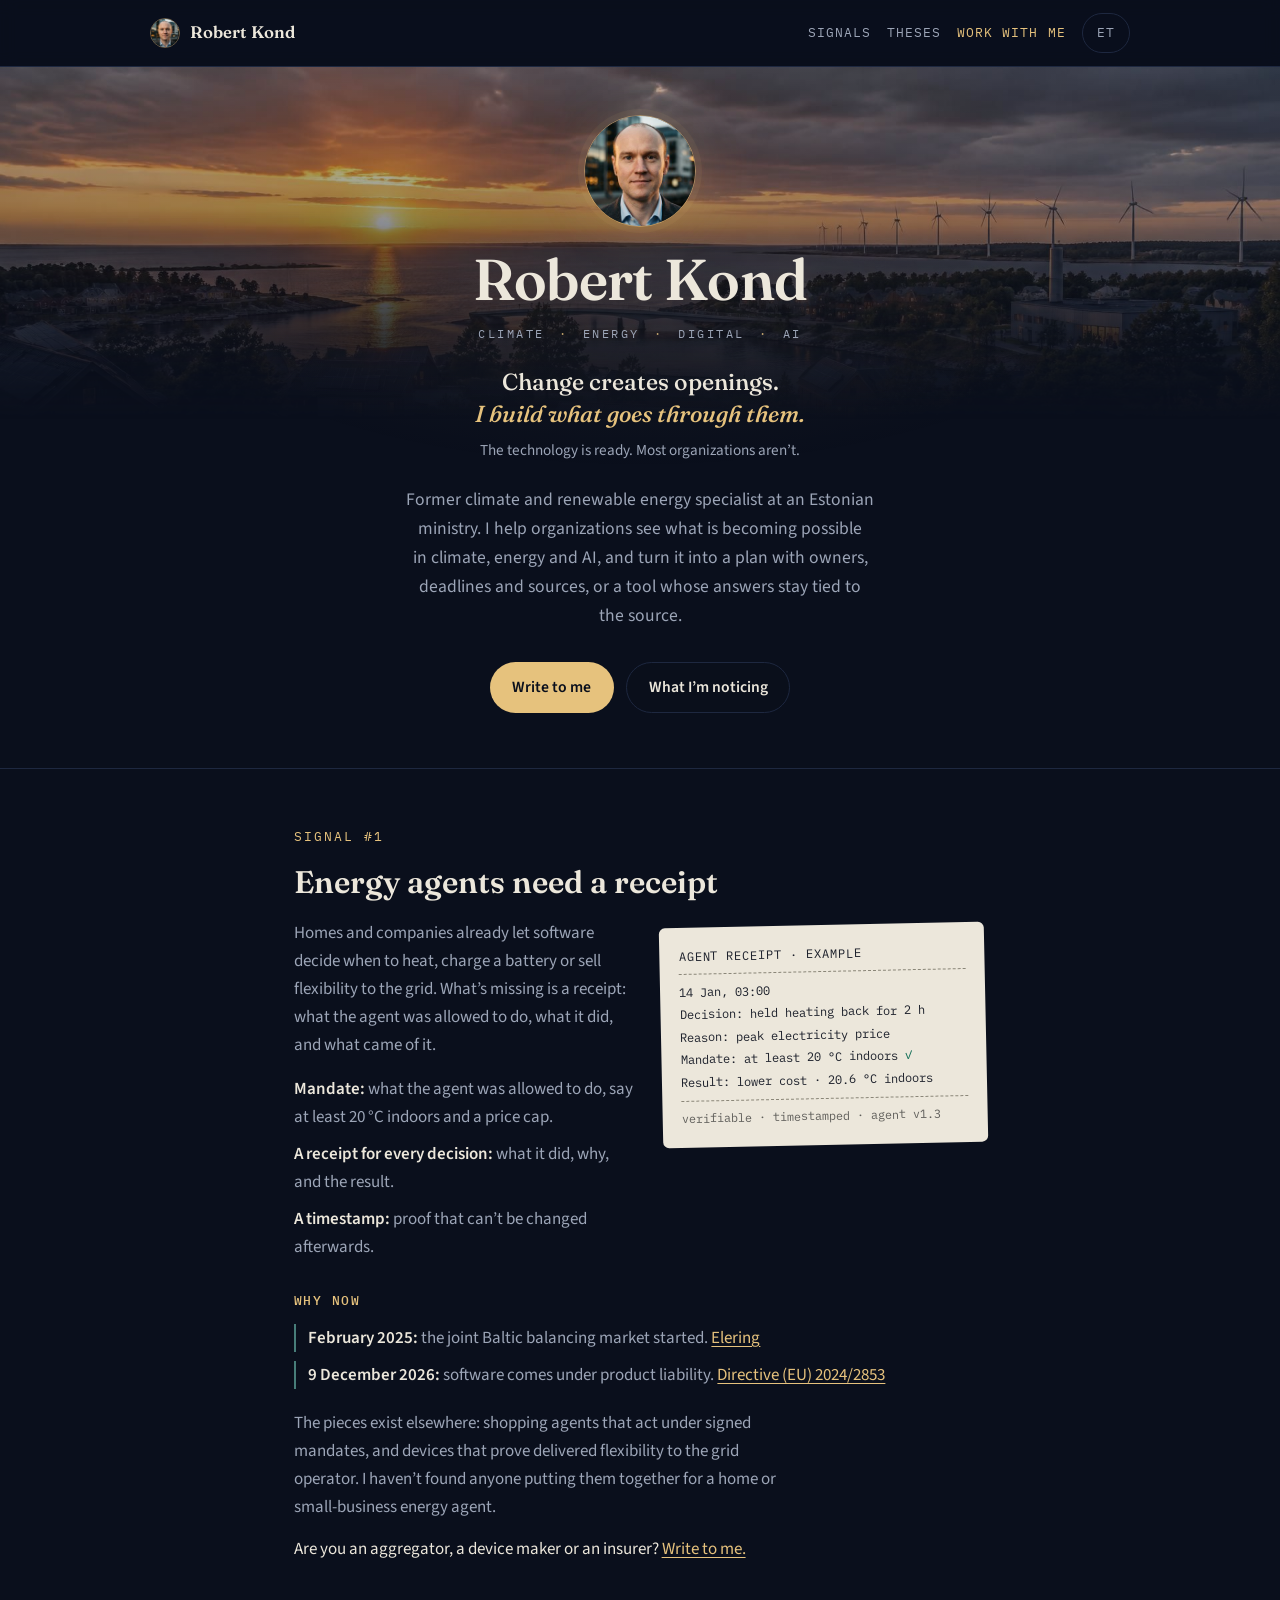
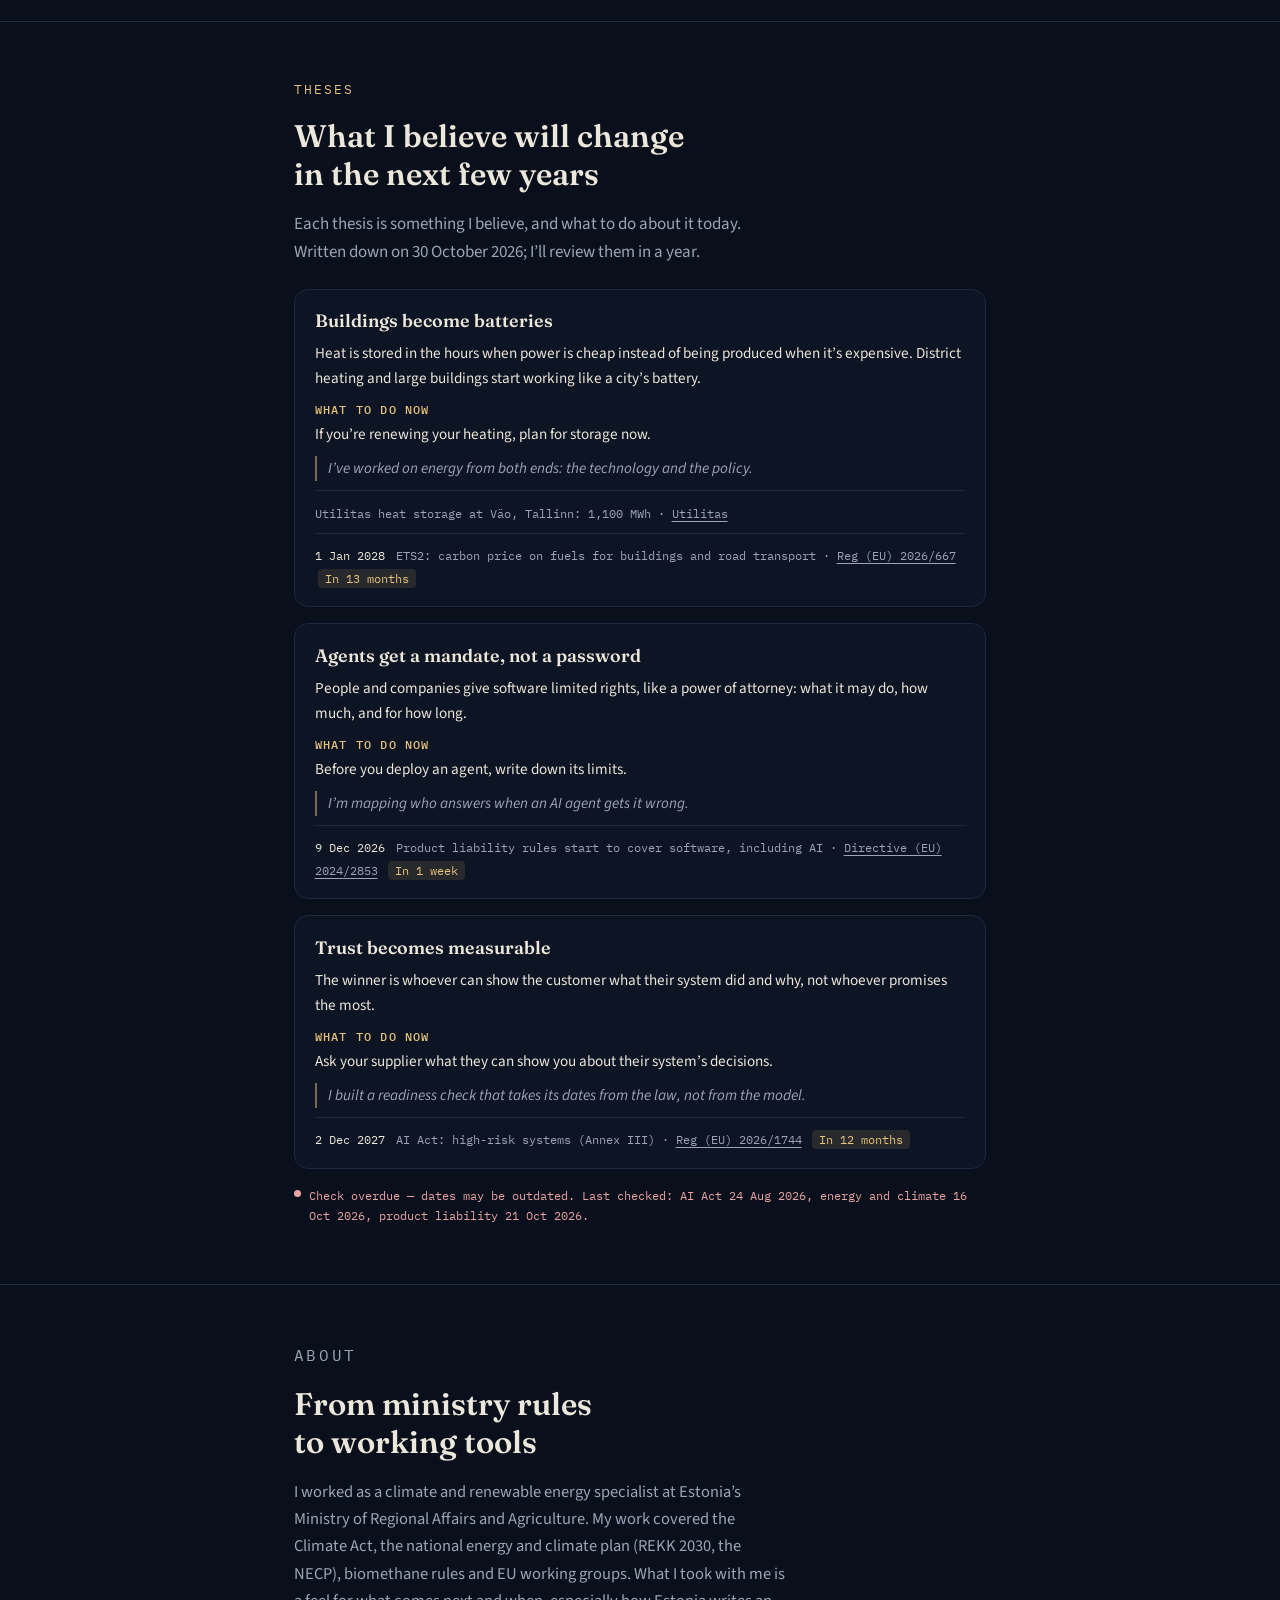
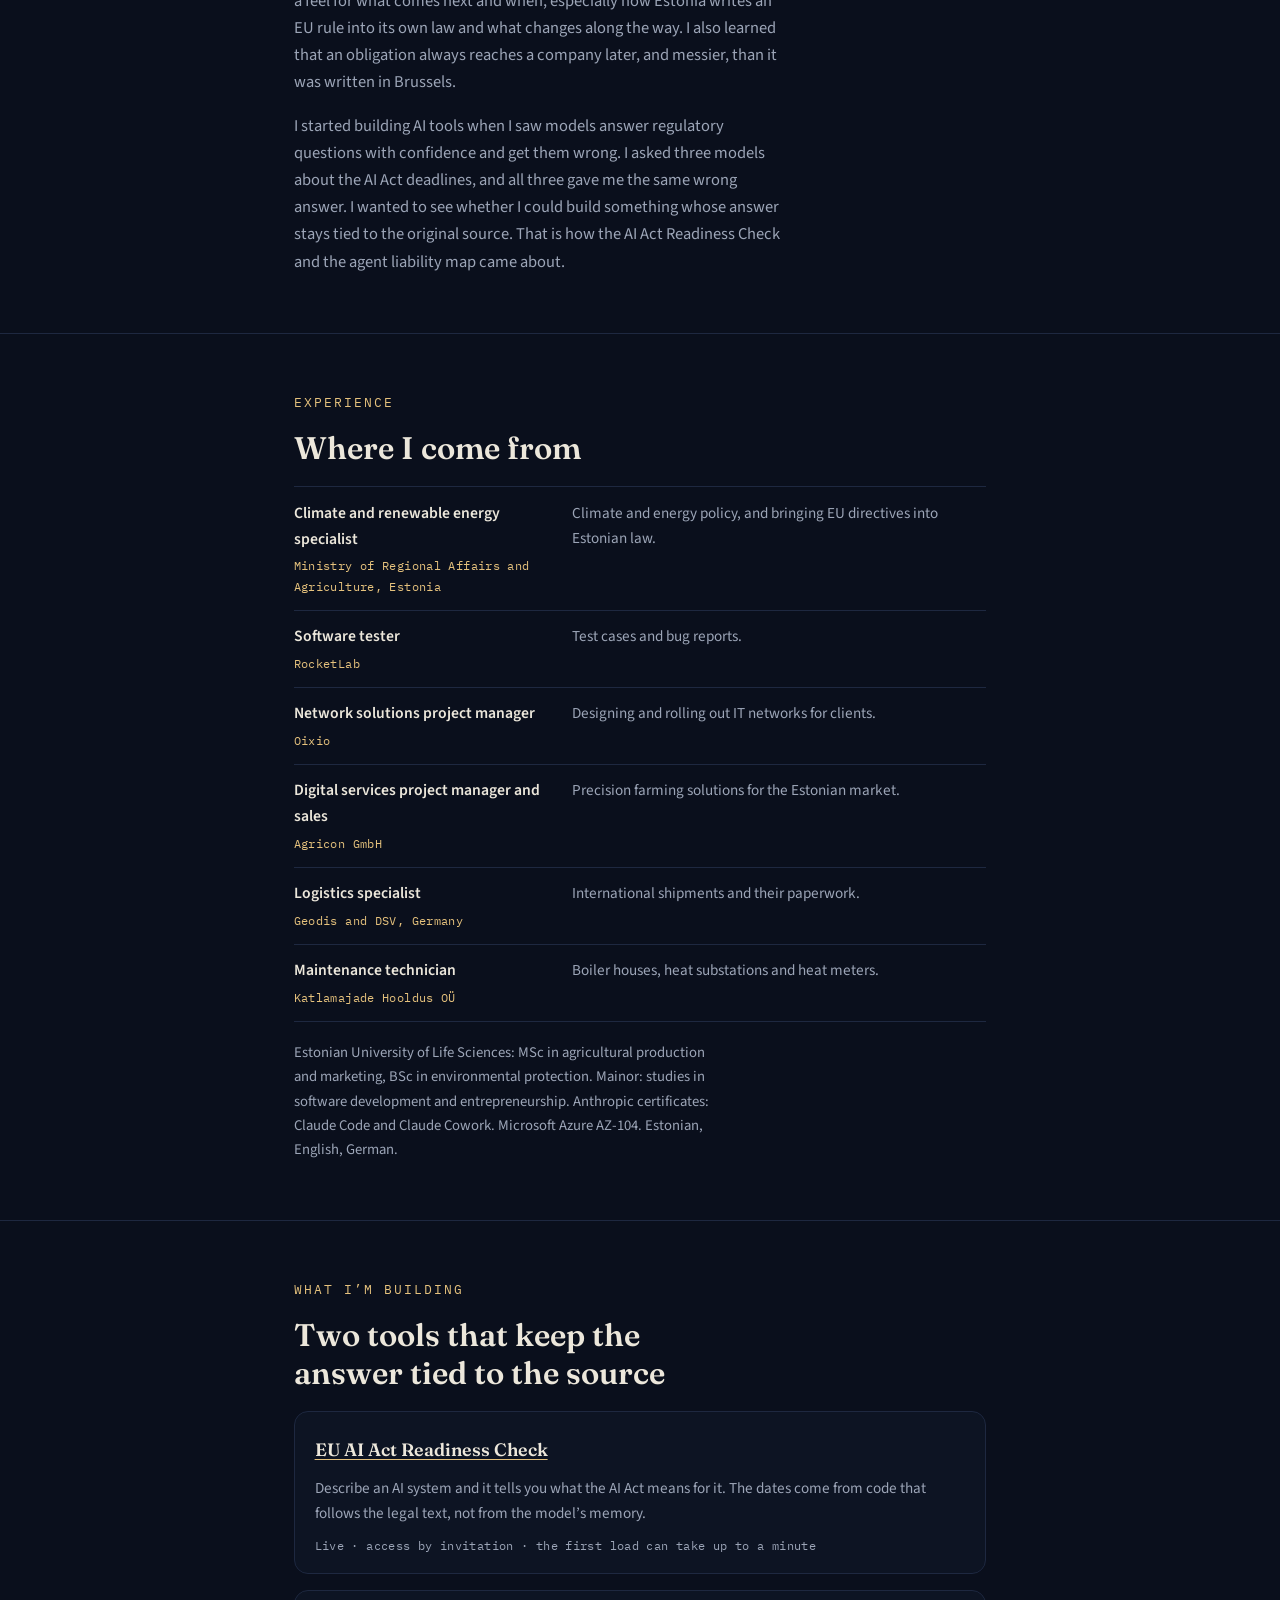
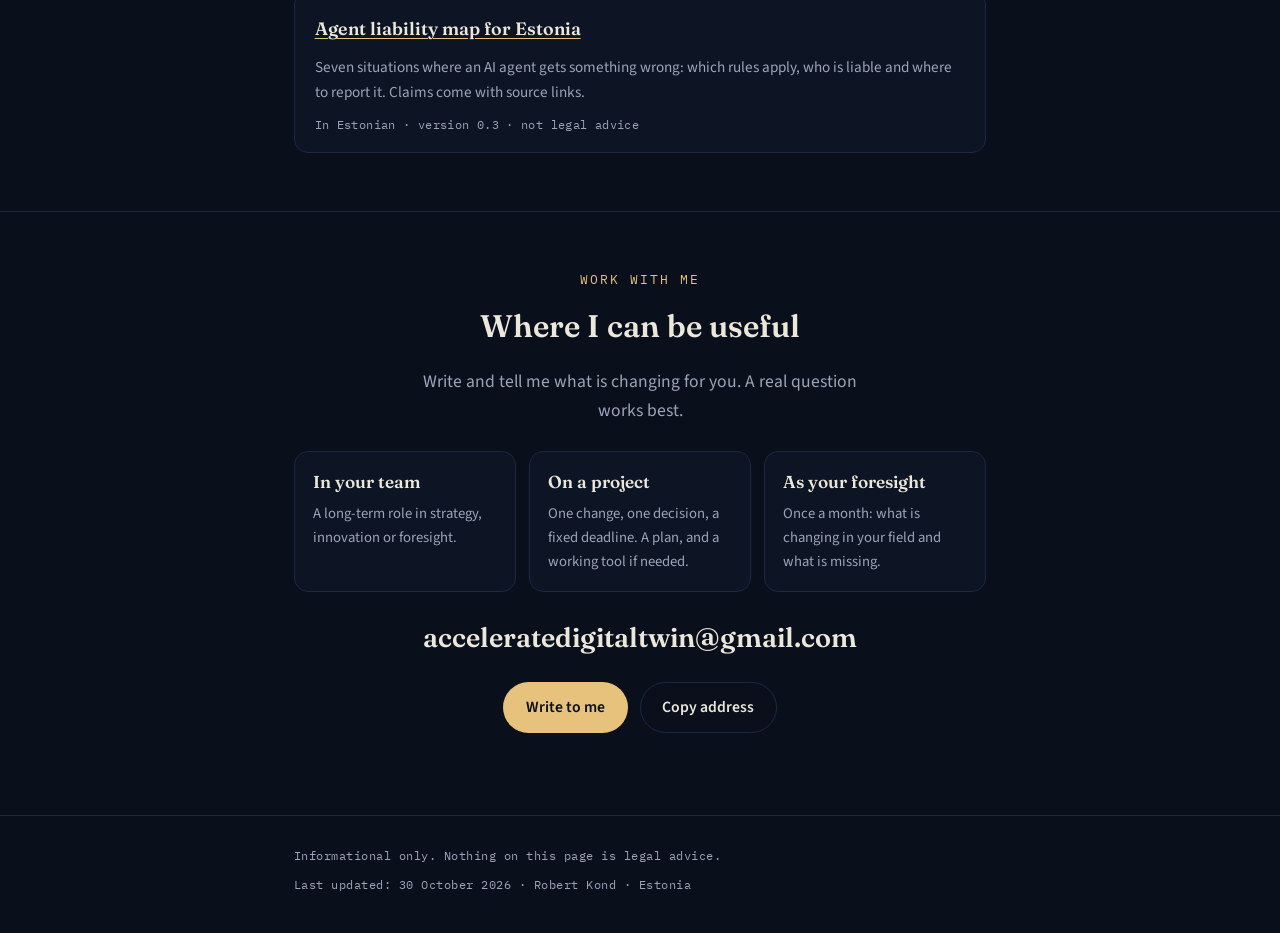
==== commit d124c49f: "V7: Signals, Theses and Work with me - Navigation: Signals · Theses · Work with me (Märkamised · Tee" ====
--- a/index.html
+++ b/index.html
@@ -4,9 +4,9 @@
 <meta charset="utf-8">
 <meta name="viewport" content="width=device-width, initial-scale=1, viewport-fit=cover">
 <title>Robert Kond</title>
-<meta name="description" content="Robert Kond, former climate and renewable energy specialist at an Estonian ministry. EU climate, energy and AI rules, and tools that keep the answers tied to the source.">
+<meta name="description" content="Robert Kond, former climate and renewable energy specialist at an Estonian ministry. I notice early what is changing in energy, AI and the rules around them, and build what goes through those openings.">
 <meta property="og:title" content="Robert Kond">
-<meta property="og:description" content="Former ministry climate and energy specialist. I help organizations see what is becoming possible in climate, energy and AI, and build tools that keep the answers tied to the source.">
+<meta property="og:description" content="Former ministry climate and energy specialist. I notice early what is changing in energy, AI and the rules around them, and build what goes through those openings.">
 <meta property="og:type" content="website">
 <meta property="og:url" content="https://rkcd.github.io/robertkond.github.io/">
 <meta property="og:image" content="https://rkcd.github.io/robertkond.github.io/og-image.jpg">
@@ -156,9 +156,9 @@
 .status:empty { display: none; }
 
 /* ---- Freshness ---- */
-.freshness { margin-top: 1rem; font-family: var(--mono); font-size: .78rem; color: var(--muted); display: flex; align-items: center; gap: .5rem; flex-wrap: wrap; }
+.freshness { margin-top: 1rem; font-family: var(--mono); font-size: .78rem; color: var(--muted); display: flex; align-items: flex-start; gap: .5rem; }
 .freshness:empty { display: none; }
-.freshness::before { content: ""; width: .45rem; height: .45rem; border-radius: 50%; background: var(--teal); flex: none; }
+.freshness::before { content: ""; width: .45rem; height: .45rem; border-radius: 50%; background: var(--teal); flex: none; margin-top: .42em; }
 .freshness.overdue { color: var(--warn); }
 .freshness.overdue::before { background: var(--warn); }
 
@@ -225,10 +225,37 @@
 .project h3 a { color: var(--ivory); text-decoration-color: var(--gold); display: inline-block; padding-block: .35rem; }
 .project p { margin-top: .35rem; color: var(--muted); font-size: .95rem; }
 .project .meta { margin-top: .55rem; font-family: var(--mono); font-size: .78rem; letter-spacing: .03em; }
-.questions { list-style: none; padding: 0; display: grid; gap: .9rem; margin-top: 1.2rem; }
-.questions .example { margin: 0; max-width: none; font-size: 1.08rem; }
-.questions li + li { border-top: 1px solid var(--line); padding-top: .9rem; }
-.example { margin: 1.2rem auto 0; font-family: var(--display); font-style: italic; font-weight: 500; font-size: 1.15rem; line-height: 1.45; color: var(--ivory); max-width: 46ch; }
+/* ---- Signals, theses, work with me ---- */
+.head-link.soft { color: var(--muted); }
+.head-link.soft:hover { color: var(--gold); }
+.sig-grid { display: grid; grid-template-columns: minmax(0, 1.05fr) minmax(0, 1fr); gap: 1.6rem; align-items: start; }
+.sig-grid .section-lead { margin-bottom: 1rem; }
+.sig-parts { list-style: none; padding: 0; display: grid; gap: .55rem; }
+.sig-parts li { color: var(--muted); }
+.sig-parts b, .why b { color: var(--ivory); font-weight: 600; }
+.receipt { font-family: var(--mono); font-size: .76rem; line-height: 1.85; background: #ECE7DB; color: #1B1F2A; border-radius: 6px; padding: 1.1rem 1.2rem; transform: rotate(-1.2deg); margin-top: .4rem; }
+.rc-h { letter-spacing: .08em; text-transform: uppercase; border-bottom: 1px dashed #8A8678; padding-bottom: .4rem; margin-bottom: .4rem; }
+.rc-ok { color: #0F6E56; }
+.rc-f { border-top: 1px dashed #8A8678; margin-top: .4rem; padding-top: .4rem; font-size: .74rem; color: #5F5E5A; }
+.sig-sub { font-family: var(--mono); font-size: .8rem; font-weight: 500; letter-spacing: .12em; text-transform: uppercase; color: var(--gold); margin-top: 1.8rem; }
+.why { list-style: none; padding: 0; display: grid; gap: .6rem; margin-top: .8rem; }
+.why li { border-left: 2px solid rgba(111,199,184,.6); border-radius: 0; padding-left: .8rem; color: var(--muted); }
+.why a, .sig-who a { color: var(--gold); }
+.sig-note { margin-top: 1.2rem; color: var(--muted); max-width: 62ch; }
+.sig-who { margin-top: .9rem; }
+.op-now { color: var(--ivory); }
+.openings.theses { grid-template-columns: 1fr; }
+.op-now b { display: block; font-family: var(--mono); font-size: .76rem; font-weight: 500; letter-spacing: .1em; text-transform: uppercase; color: var(--gold); margin-bottom: .15rem; }
+.doors { display: grid; grid-template-columns: repeat(3, minmax(0, 1fr)); gap: .8rem; margin-top: 1.6rem; text-align: left; }
+.door { display: block; border: 1px solid var(--line); border-radius: 14px; padding: 1.05rem 1.15rem; background: rgba(16,24,40,.6); color: var(--ivory); text-decoration: none; }
+.door:hover { border-color: var(--gold); }
+.door b { display: block; font-family: var(--display); font-weight: 600; font-size: 1.08rem; }
+.door span { display: block; margin-top: .3rem; color: var(--muted); font-size: .92rem; }
+@media (max-width: 40rem) {
+  .head-link.soft { display: none; }
+  .sig-grid, .doors { grid-template-columns: 1fr; }
+  .receipt { transform: none; }
+}
 </style>
 </head>
 <body>
@@ -241,8 +268,10 @@
   <div class="wrap">
     <a class="site-name" href="#main-en"><img class="head-avatar" src="robert-avatar.jpg" alt="" width="30" height="30">Robert Kond</a>
     <span class="head-right">
+      <a class="head-link soft" href="#signals-en">Signals</a>
+      <a class="head-link soft" href="#theses-en">Theses</a>
+      <a class="head-link" href="#contact-en">Work with me</a>
       <button class="lang-btn" type="button" data-set="et" aria-label="Vaheta eesti keelde">ET</button>
-      <a class="head-link" href="#contact-en">Contact</a>
     </span>
   </div>
 </header>
@@ -258,8 +287,74 @@
       <p class="lead">Former climate and renewable energy specialist at an Estonian ministry. I help organizations see what is becoming possible in climate, energy and AI, and turn it into a plan with owners, deadlines and sources, or a tool whose answers stay tied to the source.</p>
       <div class="cta-row">
         <a class="btn btn-gold" href="#contact-en">Write to me</a>
-        <a class="btn btn-ghost" href="#radar-en">See what’s possible</a>
-      </div>
+        <a class="btn btn-ghost" href="#signals-en">What I’m noticing</a>
+      </div>
+    </div>
+  </section>
+
+  <section class="block" id="signals-en" aria-labelledby="h-signals-en">
+    <div class="wrap">
+      <p class="kicker">Signal #1</p>
+      <h2 id="h-signals-en">Energy agents need a receipt</h2>
+      <div class="sig-grid">
+        <div>
+          <p class="section-lead">Homes and companies already let software decide when to heat, charge a battery or sell flexibility to the grid. What’s missing is a receipt: what the agent was allowed to do, what it did, and what came of it.</p>
+          <ul class="sig-parts">
+          <li><b>Mandate:</b> what the agent was allowed to do, say at least 20&nbsp;°C indoors and a price cap.</li>
+          <li><b>A receipt for every decision:</b> what it did, why, and the result.</li>
+          <li><b>A timestamp:</b> proof that can’t be changed afterwards.</li>
+          </ul>
+        </div>
+        <div class="receipt" role="img" aria-label="Agent receipt · example">
+          <div class="rc-h">Agent receipt · example</div>
+          <div>14 Jan, 03:00</div>
+          <div>Decision: held heating back for 2 h</div>
+          <div>Reason: peak electricity price</div>
+          <div>Mandate: at least 20 °C indoors <span class="rc-ok">✓</span></div>
+          <div>Result: lower cost · 20.6 °C indoors</div>
+          <div class="rc-f">verifiable · timestamped · agent v1.3</div>
+        </div>
+      </div>
+      <h3 class="sig-sub">Why now</h3>
+      <ul class="why">
+          <li><b>February 2025:</b> the joint Baltic balancing market started. <a href="https://elering.ee/en/node/3821">Elering</a></li>
+          <li><b>9 December 2026:</b> software comes under product liability. <a href="https://eur-lex.europa.eu/eli/dir/2024/2853/oj">Directive (EU) 2024/2853</a></li>
+      </ul>
+      <p class="sig-note">The pieces exist elsewhere: shopping agents that act under signed mandates, and devices that prove delivered flexibility to the grid operator. I haven’t found anyone putting them together for a home or small-business energy agent.</p>
+      <p class="sig-who">Are you an aggregator, a device maker or an insurer? <a href="#contact-en">Write to me.</a></p>
+    </div>
+  </section>
+
+  <section class="block" id="theses-en" aria-labelledby="h-theses-en">
+    <div class="wrap">
+      <p class="kicker">Theses</p>
+      <h2 id="h-theses-en">What I believe will change in the next few years</h2>
+      <p class="section-lead">Each thesis is something I believe, and what to do about it today. Written down on 30 October 2026; I’ll review them in a year.</p>
+      <ul class="openings theses">
+        <li class="opening">
+          <h3>Buildings become batteries</h3>
+          <p>Heat is stored in the hours when power is cheap instead of being produced when it’s expensive. District heating and large buildings start working like a city’s battery.</p>
+          <p class="op-now"><b>What to do now</b>If you’re renewing your heating, plan for storage now.</p>
+          <p class="op-me">I’ve worked on energy from both ends: the technology and the policy.</p>
+          <p class="op-when">Utilitas heat storage at Väo, Tallinn: 1,100&nbsp;MWh · <a href="https://utilitas.ee/en/utilitas-is-building-estonias-largest-heat-storage-facility/">Utilitas</a></p>
+          <p class="op-when" data-date="2028-01-01"><span class="op-date">1 Jan 2028</span> ETS2: carbon price on fuels for buildings and road transport · <a href="https://eur-lex.europa.eu/eli/reg/2026/667/oj">Reg (EU) 2026/667</a> <span class="status"></span></p>
+        </li>
+        <li class="opening">
+          <h3>Agents get a mandate, not a password</h3>
+          <p>People and companies give software limited rights, like a power of attorney: what it may do, how much, and for how long.</p>
+          <p class="op-now"><b>What to do now</b>Before you deploy an agent, write down its limits.</p>
+          <p class="op-me">I’m mapping who answers when an AI agent gets it wrong.</p>
+          <p class="op-when" data-date="2026-12-09"><span class="op-date">9 Dec 2026</span> Product liability rules start to cover software, including AI · <a href="https://eur-lex.europa.eu/eli/dir/2024/2853/oj">Directive (EU) 2024/2853</a> <span class="status"></span></p>
+        </li>
+        <li class="opening">
+          <h3>Trust becomes measurable</h3>
+          <p>The winner is whoever can show the customer what their system did and why, not whoever promises the most.</p>
+          <p class="op-now"><b>What to do now</b>Ask your supplier what they can show you about their system’s decisions.</p>
+          <p class="op-me">I built a readiness check that takes its dates from the law, not from the model.</p>
+          <p class="op-when" data-date="2027-12-02"><span class="op-date">2 Dec 2027</span> AI Act: high-risk systems (Annex III) · <a href="https://eur-lex.europa.eu/eli/reg/2026/1744/oj">Reg (EU) 2026/1744</a> <span class="status"></span></p>
+        </li>
+      </ul>
+      <p class="freshness" data-fresh></p>
     </div>
   </section>
 
@@ -307,50 +402,16 @@
     </div>
   </section>
 
-  <section class="block" id="radar-en" aria-labelledby="h-radar-en">
-    <div class="wrap">
-      <p class="kicker">On my radar</p>
-      <h2 id="h-radar-en">What’s becoming possible</h2>
-      <p class="section-lead">Clean power keeps getting cheaper to produce, and AI can already take on real work. Rules mostly decide the timing, not the direction. These are the openings I follow.</p>
-      <ul class="openings">
-        <li class="opening">
-          <h3>Heat from cheap, clean power</h3>
-          <p>When wind and sun produce more than is needed, power gets cheap. Heat pumps, electric boilers and heat storage can use those hours to keep homes and towns warm. A carbon price on heating fuels, coming with ETS2, pushes the same way.</p>
-          <p class="op-me">I’ve worked on energy from both ends: the technology and the policy.</p>
-          <p class="op-when" data-date="2028-01-01"><span class="op-date">1 Jan 2028</span> ETS2: carbon price on fuels for buildings and road transport · <a href="https://eur-lex.europa.eu/eli/reg/2026/667/oj">Reg (EU) 2026/667</a> <span class="status"></span></p>
-        </li>
-        <li class="opening">
-          <h3>Farms that also make energy</h3>
-          <p>Manure and crop residues can become biomethane: local fuel, lower emissions and a second income for the farm.</p>
-          <p class="op-me">I come from agriculture and worked on biomethane at the ministry.</p>
-        </li>
-        <li class="opening">
-          <h3>Small teams with AI agents</h3>
-          <p>AI agents can already read documents, data and rules and do work that used to need a whole department.</p>
-          <p class="op-me">I built a readiness check that takes these dates from the law, not from the model.</p>
-          <p class="op-when" data-date="2027-12-02"><span class="op-date">2 Dec 2027</span> AI Act: high-risk systems (Annex III) · <a href="https://eur-lex.europa.eu/eli/reg/2026/1744/oj">Reg (EU) 2026/1744</a> <span class="status"></span></p>
-        </li>
-        <li class="opening">
-          <h3>Agents people can trust</h3>
-          <p>AI agents get real work only when people can trust them. That takes evidence: what the agent was allowed to do, and what it actually did.</p>
-          <p class="op-me">I’m mapping who answers when an AI agent gets it wrong.</p>
-          <p class="op-when" data-date="2026-12-09"><span class="op-date">9 Dec 2026</span> Product liability rules start to cover software, including AI · <a href="https://eur-lex.europa.eu/eli/dir/2024/2853/oj">Directive (EU) 2024/2853</a> <span class="status"></span></p>
-        </li>
-      </ul>
-      <p class="freshness" data-fresh></p>
-    </div>
-  </section>
-
   <section class="block contact" id="contact-en" aria-labelledby="h-contact-en">
     <div class="wrap">
-      <p class="kicker">Contact</p>
-      <h2 id="h-contact-en">Write to me with a real question</h2>
-      <ul class="questions">
-        <li><p class="example">“We want to move our heating to electricity and heat storage. What do the coming rules mean for our timing and options?”</p></li>
-        <li><p class="example">“We have an AI agent that works with our documents. How do we make its answers checkable by someone who didn’t build it?”</p></li>
-        <li><p class="example">“We’re rolling out an agent that acts on behalf of our customers. Who is liable if it gets something wrong, and what do we need to log to show it?”</p></li>
-      </ul>
-      <p class="lead">Questions like these mix rules, timing and a technical fix, and usually nobody in the building reads all of them. I can bring them together and tell you what needs doing now and what can wait. Open to a long-term role or a specific project.</p>
+      <p class="kicker">Work with me</p>
+      <h2 id="h-contact-en">Where I can be useful</h2>
+      <p class="lead">Write and tell me what is changing for you. A real question works best.</p>
+      <div class="doors">
+        <a class="door" href="mailto:acceleratedigitaltwin@gmail.com?subject=In%20your%20team"><b>In your team</b><span>A long-term role in strategy, innovation or foresight.</span></a>
+        <a class="door" href="mailto:acceleratedigitaltwin@gmail.com?subject=Project"><b>On a project</b><span>One change, one decision, a fixed deadline. A plan, and a working tool if needed.</span></a>
+        <a class="door" href="mailto:acceleratedigitaltwin@gmail.com?subject=Foresight"><b>As your foresight</b><span>Once a month: what is changing in your field and what is missing.</span></a>
+      </div>
       <p class="email-text">acceleratedigitaltwin@gmail.com</p>
       <div class="cta-row">
         <a class="btn btn-gold" href="mailto:acceleratedigitaltwin@gmail.com">Write to me</a>
@@ -364,7 +425,7 @@
 <footer class="site-foot">
   <div class="wrap">
     <p>Informational only. Nothing on this page is legal advice.</p>
-    <p>Last updated: 22 October 2026 · Robert Kond · Estonia</p>
+    <p>Last updated: 30 October 2026 · Robert Kond · Estonia</p>
   </div>
 </footer>
 </div>
@@ -376,8 +437,10 @@
   <div class="wrap">
     <a class="site-name" href="#main-et"><img class="head-avatar" src="robert-avatar.jpg" alt="" width="30" height="30">Robert Kond</a>
     <span class="head-right">
+      <a class="head-link soft" href="#signals-et">Märkamised</a>
+      <a class="head-link soft" href="#theses-et">Teesid</a>
+      <a class="head-link" href="#contact-et">Koostöö</a>
       <button class="lang-btn" type="button" data-set="en" aria-label="Switch to English">EN</button>
-      <a class="head-link" href="#contact-et">Kontakt</a>
     </span>
   </div>
 </header>
@@ -393,8 +456,74 @@
       <p class="lead">Endine ministeeriumi kliima- ja taastuvenergia spetsialist. Aitan organisatsioonidel näha, mis kliimas, energias ja AI-s võimalikuks muutub, ning teen sellest plaani, kus on vastutajad, tähtajad ja allikad, või tööriista, mille vastused jäävad algallikaga seotuks.</p>
       <div class="cta-row">
         <a class="btn btn-gold" href="#contact-et">Kirjuta mulle</a>
-        <a class="btn btn-ghost" href="#radar-et">Vaata, mis on võimalik</a>
-      </div>
+        <a class="btn btn-ghost" href="#signals-et">Mida ma märkan</a>
+      </div>
+    </div>
+  </section>
+
+  <section class="block" id="signals-et" aria-labelledby="h-signals-et">
+    <div class="wrap">
+      <p class="kicker">Märkamine #1</p>
+      <h2 id="h-signals-et">Energiaagent vajab kviitungit</h2>
+      <div class="sig-grid">
+        <div>
+          <p class="section-lead">Kodud ja ettevõtted lasevad juba tarkvaral otsustada, millal kütta, akut laadida või võrgule paindlikkust müüa. Puudu on kviitung: mida agent tohtis teha, mida ta tegi ja mis sellest tuli.</p>
+          <ul class="sig-parts">
+          <li><b>Volitus:</b> mida agent tohtis teha, näiteks toas vähemalt 20&nbsp;°C ja hinnalagi.</li>
+          <li><b>Kviitung iga otsuse kohta:</b> mida tegi, miks ja mis sellest tuli.</li>
+          <li><b>Ajatempel:</b> tõend, mida ei saa tagantjärele muuta.</li>
+          </ul>
+        </div>
+        <div class="receipt" role="img" aria-label="Agendi kviitung · näide">
+          <div class="rc-h">Agendi kviitung · näide</div>
+          <div>14.01 kell 03:00</div>
+          <div>Otsus: lükkasin kütte 2 h edasi</div>
+          <div>Põhjus: elektri tipphind</div>
+          <div>Volitus: toas vähemalt 20 °C <span class="rc-ok">✓</span></div>
+          <div>Tulemus: väiksem kulu · toas 20,6 °C</div>
+          <div class="rc-f">kontrollitav · ajatempliga · agent v1.3</div>
+        </div>
+      </div>
+      <h3 class="sig-sub">Miks nüüd</h3>
+      <ul class="why">
+          <li><b>Veebruar 2025:</b> Baltikumi ühine tasakaaluturg alustas. <a href="https://elering.ee/en/node/3821">Elering</a></li>
+          <li><b>9. detsember 2026:</b> tarkvara läheb tootevastutuse alla. <a href="https://eur-lex.europa.eu/eli/dir/2024/2853/oj">Direktiiv (EL) 2024/2853</a></li>
+      </ul>
+      <p class="sig-note">Osad on mujal juba olemas: ostuagendid, kes tegutsevad allkirjastatud volitusega, ja seadmed, mis tõendavad võrguettevõttele tarnitud paindlikkust. Kodu või väikefirma energiaagendi jaoks ma nende kokkupanekut ei leidnud.</p>
+      <p class="sig-who">Oled agregaator, seadmetootja või kindlustaja? <a href="#contact-et">Kirjuta mulle.</a></p>
+    </div>
+  </section>
+
+  <section class="block" id="theses-et" aria-labelledby="h-theses-et">
+    <div class="wrap">
+      <p class="kicker">Teesid</p>
+      <h2 id="h-theses-et">Mida ma usun, et järgmistel aastatel muutub</h2>
+      <p class="section-lead">Iga tees on see, mida ma usun, ja mida sellega täna teha. Kirja pandud 30. oktoobril 2026, vaatan aasta pärast üle.</p>
+      <ul class="openings theses">
+        <li class="opening">
+          <h3>Hooned muutuvad akudeks</h3>
+          <p>Soojus salvestatakse odava elektri tundidel, selle asemel et toota seda kallitel. Kaugküte ja suured hooned hakkavad töötama nagu linna aku.</p>
+          <p class="op-now"><b>Mida teha nüüd</b>Kui uuendad kütet, planeeri salvesti kohe.</p>
+          <p class="op-me">Olen energiaga tegelenud mõlemast otsast: tehnika ja poliitika poolelt.</p>
+          <p class="op-when">Utilitase soojussalvesti Väos, Tallinnas: 1 100&nbsp;MWh · <a href="https://utilitas.ee/en/utilitas-is-building-estonias-largest-heat-storage-facility/">Utilitas</a></p>
+          <p class="op-when" data-date="2028-01-01"><span class="op-date">1. jaan 2028</span> ETS2: hoonete ja maanteetranspordi kütuste süsinikuhind · <a href="https://eur-lex.europa.eu/eli/reg/2026/667/oj">määrus (EL) 2026/667</a> <span class="status"></span></p>
+        </li>
+        <li class="opening">
+          <h3>Agent saab volituse, mitte parooli</h3>
+          <p>Inimesed ja firmad annavad tarkvarale piiratud õigused, nagu volikirja: mida tohib, kui palju ja kui kaua.</p>
+          <p class="op-now"><b>Mida teha nüüd</b>Enne agendi kasutuselevõttu pane kirja tema piirid.</p>
+          <p class="op-me">Kaardistan, kes vastutab, kui AI-agent eksib.</p>
+          <p class="op-when" data-date="2026-12-09"><span class="op-date">9. dets 2026</span> Tootevastutus hakkab katma ka tarkvara, sh AI-d · <a href="https://eur-lex.europa.eu/eli/dir/2024/2853/oj">direktiiv (EL) 2024/2853</a> <span class="status"></span></p>
+        </li>
+        <li class="opening">
+          <h3>Usaldus muutub mõõdetavaks</h3>
+          <p>Võidab see, kes suudab kliendile näidata, mida tema süsteem tegi ja miks, mitte see, kes lubab kõige rohkem.</p>
+          <p class="op-now"><b>Mida teha nüüd</b>Küsi tarnijalt, mida ta sulle oma süsteemi otsuste kohta näitab.</p>
+          <p class="op-me">Ehitasin valmisoleku kontrolli, mis võtab kuupäevad seadusest, mitte mudelist.</p>
+          <p class="op-when" data-date="2027-12-02"><span class="op-date">2. dets 2027</span> AI Act: suure riskiga süsteemid (III lisa) · <a href="https://eur-lex.europa.eu/eli/reg/2026/1744/oj">määrus (EL) 2026/1744</a> <span class="status"></span></p>
+        </li>
+      </ul>
+      <p class="freshness" data-fresh></p>
     </div>
   </section>
 
@@ -442,50 +571,16 @@
     </div>
   </section>
 
-  <section class="block" id="radar-et" aria-labelledby="h-radar-et">
-    <div class="wrap">
-      <p class="kicker">Minu radaril</p>
-      <h2 id="h-radar-et">Mis muutub võimalikuks</h2>
-      <p class="section-lead">Puhta elektri tootmine läheb aina odavamaks ja AI suudab juba päris tööd teha. Reeglid otsustavad enamasti ajastuse, mitte suuna. Need on võimalused, mida ma jälgin.</p>
-      <ul class="openings">
-        <li class="opening">
-          <h3>Soojus odavast puhtast elektrist</h3>
-          <p>Kui tuul ja päike toodavad rohkem, kui parasjagu vaja, läheb elekter odavaks. Soojuspumbad, elektrikatlad ja soojussalvestid saavad neid tunde kasutada, et kodud ja linnad oleksid soojad. Kütuste süsinikuhind, mis tuleb ETS2-ga, lükkab samas suunas.</p>
-          <p class="op-me">Olen energiaga tegelenud mõlemast otsast: tehnika ja poliitika poolelt.</p>
-          <p class="op-when" data-date="2028-01-01"><span class="op-date">1. jaan 2028</span> ETS2: hoonete ja maanteetranspordi kütuste süsinikuhind · <a href="https://eur-lex.europa.eu/eli/reg/2026/667/oj">määrus (EL) 2026/667</a> <span class="status"></span></p>
-        </li>
-        <li class="opening">
-          <h3>Talud, mis toodavad ka energiat</h3>
-          <p>Sõnnikust ja taimejäätmetest saab biometaani: kohalik kütus, väiksem heide ja talule teine sissetulek.</p>
-          <p class="op-me">Tulen põllumajandusest ja tegelesin biometaaniga ministeeriumis.</p>
-        </li>
-        <li class="opening">
-          <h3>Väikesed meeskonnad AI-agentidega</h3>
-          <p>AI-agendid suudavad juba lugeda dokumente, andmeid ja reegleid ning teha tööd, milleks varem oli vaja tervet osakonda.</p>
-          <p class="op-me">Ehitasin valmisoleku kontrolli, mis võtab need kuupäevad seadusest, mitte mudelist.</p>
-          <p class="op-when" data-date="2027-12-02"><span class="op-date">2. dets 2027</span> AI Act: suure riskiga süsteemid (III lisa) · <a href="https://eur-lex.europa.eu/eli/reg/2026/1744/oj">määrus (EL) 2026/1744</a> <span class="status"></span></p>
-        </li>
-        <li class="opening">
-          <h3>Agendid, mida julgeb usaldada</h3>
-          <p>AI-agendid saavad päris töö alles siis, kui neid julgetakse usaldada. Selleks on vaja tõendit: mida agent tohtis teha ja mida ta tegelikult tegi.</p>
-          <p class="op-me">Kaardistan, kes vastutab, kui AI-agent eksib.</p>
-          <p class="op-when" data-date="2026-12-09"><span class="op-date">9. dets 2026</span> Tootevastutus hakkab katma ka tarkvara, sh AI-d · <a href="https://eur-lex.europa.eu/eli/dir/2024/2853/oj">direktiiv (EL) 2024/2853</a> <span class="status"></span></p>
-        </li>
-      </ul>
-      <p class="freshness" data-fresh></p>
-    </div>
-  </section>
-
   <section class="block contact" id="contact-et" aria-labelledby="h-contact-et">
     <div class="wrap">
-      <p class="kicker">Kontakt</p>
-      <h2 id="h-contact-et">Kirjuta mulle päris küsimusega</h2>
-      <ul class="questions">
-        <li><p class="example">„Tahame kütte elektrile ja soojussalvestile üle viia. Mida tulevased reeglid meie ajakavale ja valikutele tähendavad?“</p></li>
-        <li><p class="example">„Meil on AI-agent, mis töötab meie dokumentidega. Kuidas teha nii, et selle vastuseid saab kontrollida ka keegi, kes seda ei ehitanud?“</p></li>
-        <li><p class="example">„Juurutame agendi, mis teeb klientide eest toiminguid. Kes vastutab, kui see eksib, ja mida peame logima, et seda tõendada?“</p></li>
-      </ul>
-      <p class="lead">Sellistes küsimustes on koos reeglid, ajastus ja tehniline lahendus ning tavaliselt ei loe majas keegi kõiki. Mina oskan need kokku viia ja öelda, mis tuleb teha kohe ja mis võib oodata. Olen avatud nii pikaajalisele rollile kui ka konkreetsele projektile.</p>
+      <p class="kicker">Koostöö</p>
+      <h2 id="h-contact-et">Kus saan kasulik olla</h2>
+      <p class="lead">Kirjuta, mis teil muutub. Kõige paremini töötab päris küsimus.</p>
+      <div class="doors">
+        <a class="door" href="mailto:acceleratedigitaltwin@gmail.com?subject=Meeskonnas"><b>Meeskonnas</b><span>Pikaajaline roll strateegia, innovatsiooni või ettevaate juures.</span></a>
+        <a class="door" href="mailto:acceleratedigitaltwin@gmail.com?subject=Projekt"><b>Projektis</b><span>Üks muutus, üks otsus, kindel tähtaeg. Plaan ja vajadusel töötav tööriist.</span></a>
+        <a class="door" href="mailto:acceleratedigitaltwin@gmail.com?subject=Ettevaade"><b>Ettevaatena</b><span>Kord kuus: mis teie valdkonnas muutub ja mis on puudu.</span></a>
+      </div>
       <p class="email-text">acceleratedigitaltwin@gmail.com</p>
       <div class="cta-row">
         <a class="btn btn-gold" href="mailto:acceleratedigitaltwin@gmail.com">Kirjuta mulle</a>
@@ -499,7 +594,7 @@
 <footer class="site-foot">
   <div class="wrap">
     <p>Ainult informatiivne. Miski sellel lehel ei ole õigusnõustamine.</p>
-    <p>Viimati uuendatud: 22. oktoober 2026 · Robert Kond · Eesti</p>
+    <p>Viimati uuendatud: 30. oktoober 2026 · Robert Kond · Eesti</p>
   </div>
 </footer>
 </div>
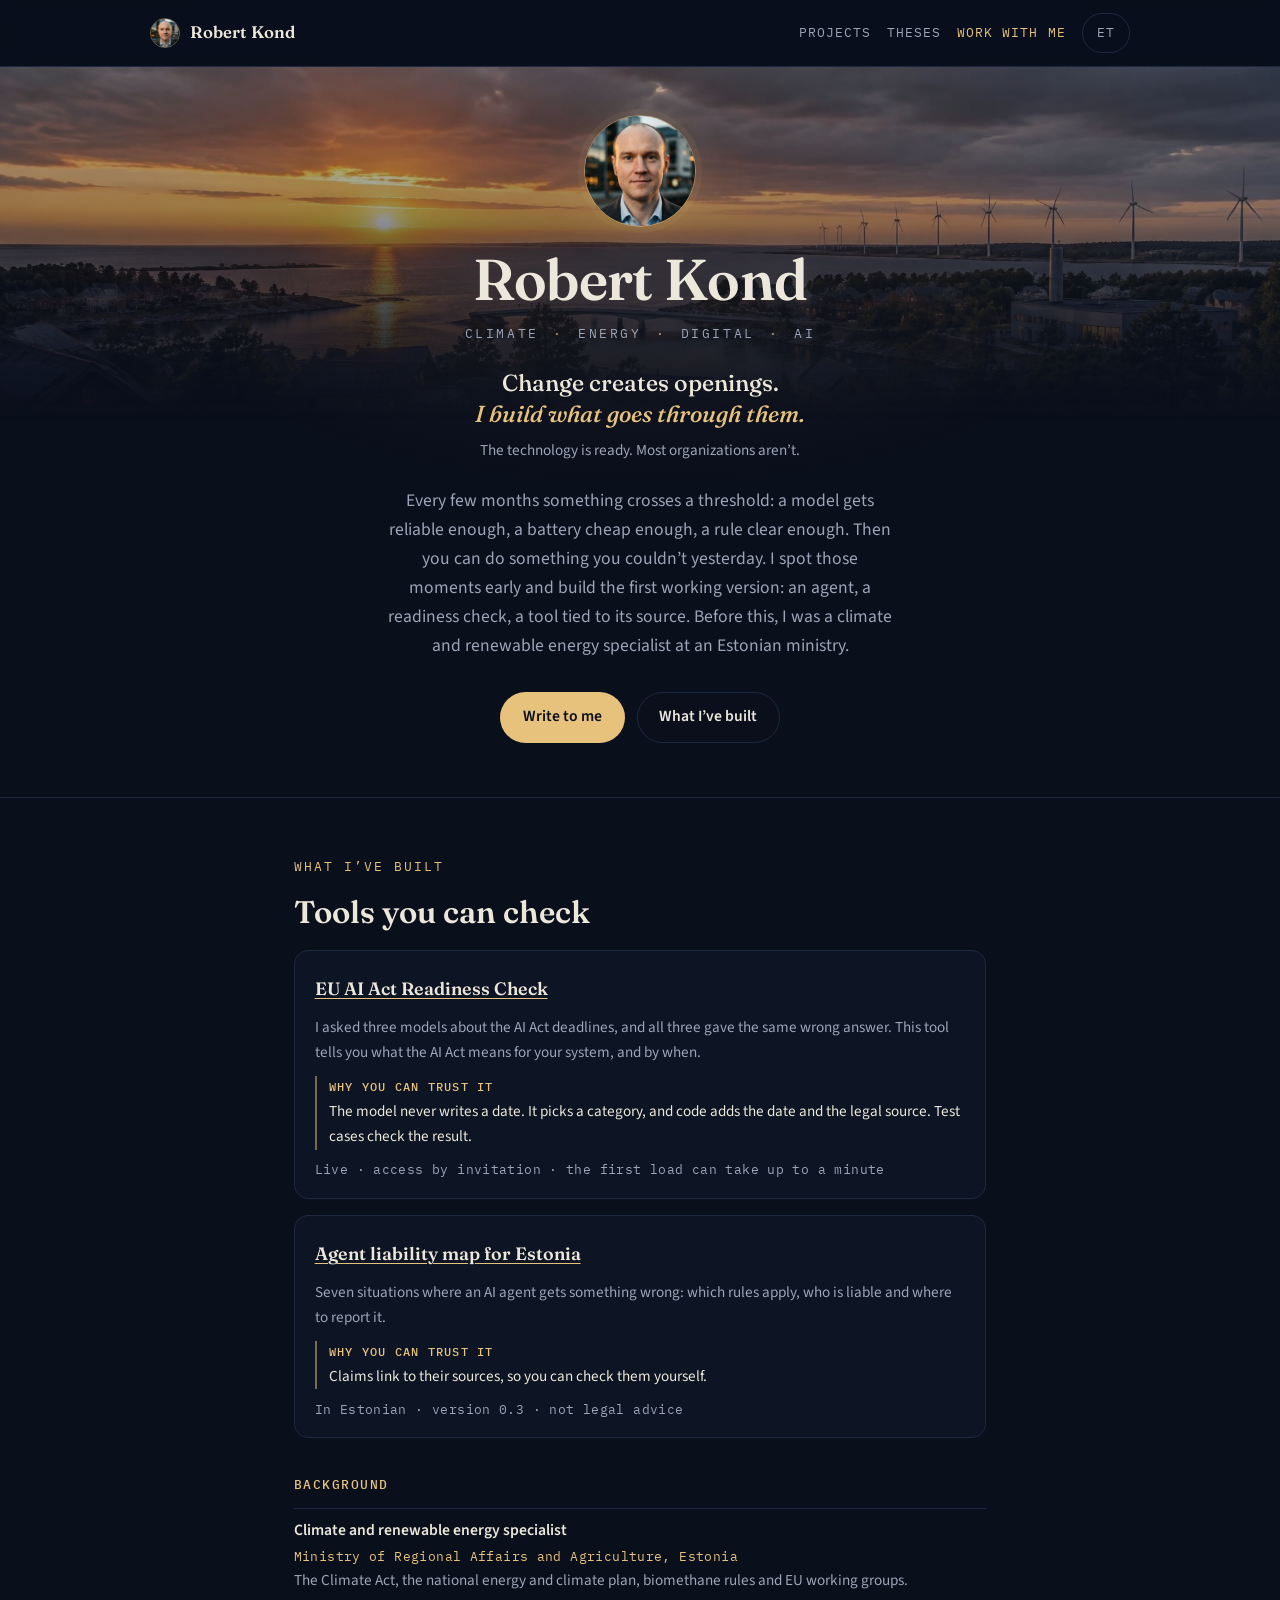
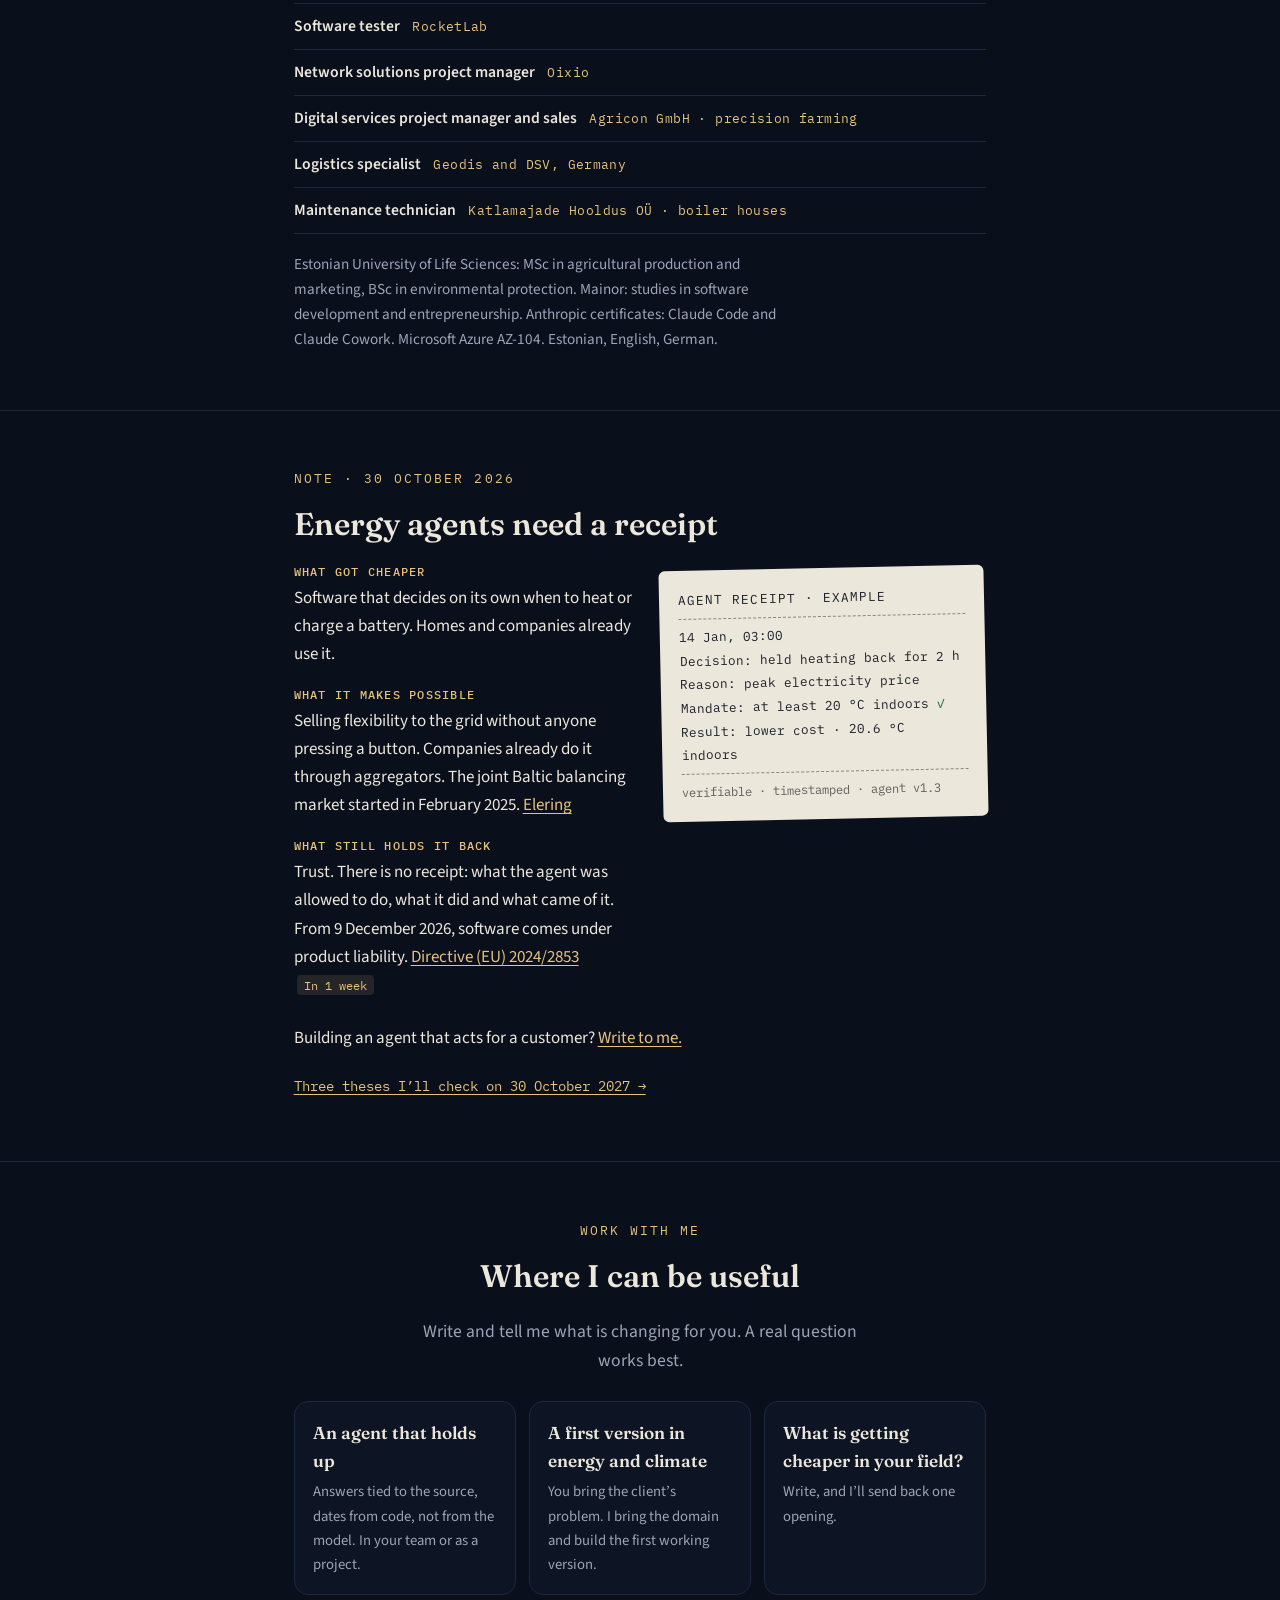
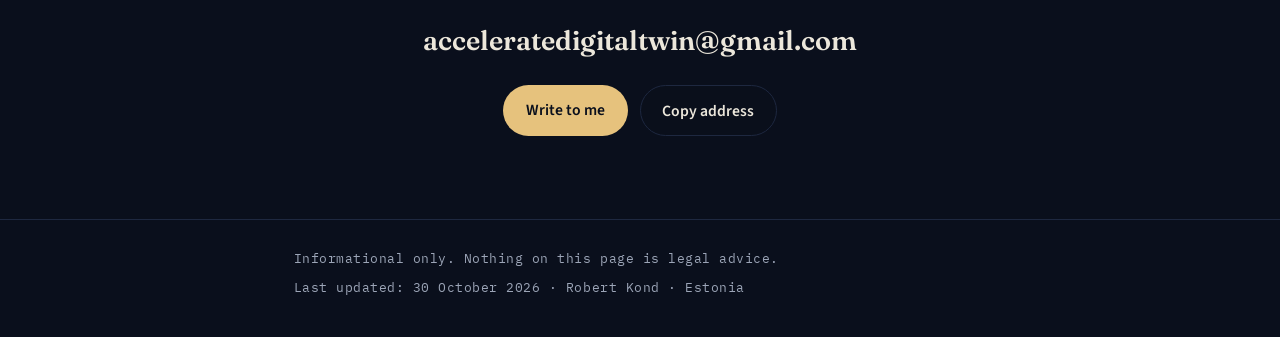
==== commit 5be019c7: "V8: proof first, four blocks, theses on their own page - Hero lead starts from the present: threshol" ====
--- a/index.html
+++ b/index.html
@@ -4,9 +4,9 @@
 <meta charset="utf-8">
 <meta name="viewport" content="width=device-width, initial-scale=1, viewport-fit=cover">
 <title>Robert Kond</title>
-<meta name="description" content="Robert Kond, former climate and renewable energy specialist at an Estonian ministry. I notice early what is changing in energy, AI and the rules around them, and build what goes through those openings.">
+<meta name="description" content="Robert Kond. I spot early when a model, a battery or a rule crosses a threshold, and build the first working version: an agent, a readiness check, a tool tied to its source.">
 <meta property="og:title" content="Robert Kond">
-<meta property="og:description" content="Former ministry climate and energy specialist. I notice early what is changing in energy, AI and the rules around them, and build what goes through those openings.">
+<meta property="og:description" content="I spot early when a model, a battery or a rule crosses a threshold, and build the first working version.">
 <meta property="og:type" content="website">
 <meta property="og:url" content="https://rkcd.github.io/robertkond.github.io/">
 <meta property="og:image" content="https://rkcd.github.io/robertkond.github.io/og-image.jpg">
@@ -18,245 +18,7 @@
 <link rel="preconnect" href="https://fonts.googleapis.com">
 <link rel="preconnect" href="https://fonts.gstatic.com" crossorigin>
 <link rel="stylesheet" href="https://fonts.googleapis.com/css2?family=Fraunces:ital,wght@0,600;1,500&family=IBM+Plex+Mono:wght@400;500&family=Source+Sans+3:wght@400;600&display=swap">
-<style>
-/* Layout: a night sky. Topic stars drift slowly toward the portrait in the hero; below it, one calm reading column on deep navy. */
-:root {
-  --night: #0A0F1C;
-  --night-2: #101828;
-  --line: #1E2840;
-  --ivory: #ECE7DB;
-  --muted: #9CA5B7;
-  --gold: #E6C27D;
-  --gold-hi: #F2D8A4;
-  --teal: #6FC7B8;
-  --on-gold: #0A0F1C;
-  --warn: #E8A3A3;
-  --display: "Fraunces", Georgia, "Times New Roman", serif;
-  --sans: "Source Sans 3", "Segoe UI", system-ui, sans-serif;
-  --mono: "IBM Plex Mono", ui-monospace, "Cascadia Mono", Consolas, monospace;
-  color-scheme: dark;
-}
-
-* { box-sizing: border-box; }
-html { scroll-behavior: smooth; }
-@media (prefers-reduced-motion: reduce) { html { scroll-behavior: auto; } }
-body {
-  margin: 0; position: relative; min-height: 100vh;
-  background:
-    radial-gradient(1100px 620px at 50% -8%, #16223C 0%, rgba(22,34,60,0) 62%),
-    var(--night);
-  color: var(--ivory); font-family: var(--sans); font-size: 1.0625rem; line-height: 1.65;
-  -webkit-font-smoothing: antialiased;
-}
-h1, h2, h3, p, ol, ul { margin: 0; }
-a { color: var(--gold); text-decoration-thickness: 1px; text-underline-offset: 3px; }
-a:hover { color: var(--gold-hi); }
-:focus-visible { outline: 2px solid var(--gold); outline-offset: 3px; border-radius: 3px; }
-::selection { background: var(--gold); color: var(--on-gold); }
-
-/* Static star texture for the whole page, very faint */
-.stars-static {
-  position: fixed; inset: 0; z-index: 0; pointer-events: none; opacity: .55;
-  background-image:
-    radial-gradient(1px 1px at 23px 41px, rgba(236,231,219,.55) 50%, transparent 52%),
-    radial-gradient(1px 1px at 171px 97px, rgba(236,231,219,.35) 50%, transparent 52%),
-    radial-gradient(1.2px 1.2px at 303px 211px, rgba(111,199,184,.45) 50%, transparent 52%),
-    radial-gradient(1px 1px at 88px 287px, rgba(236,231,219,.3) 50%, transparent 52%),
-    radial-gradient(1px 1px at 377px 343px, rgba(230,194,125,.4) 50%, transparent 52%),
-    radial-gradient(1px 1px at 241px 19px, rgba(236,231,219,.3) 50%, transparent 52%);
-  background-size: 420px 380px;
-}
-
-.page { position: relative; z-index: 1; }
-.wrap { max-width: 46rem; margin: 0 auto; padding-inline: max(16px, 1.35rem); }
-
-.skip-link { position: absolute; left: -999px; top: 0; z-index: 10; background: var(--gold); color: var(--on-gold); padding: .5rem 1rem; }
-.skip-link:focus { left: 0; }
-
-/* ---- Header ---- */
-.site-head .wrap {
-  max-width: 64rem; display: flex; align-items: center; justify-content: space-between; gap: 1rem;
-  padding-top: max(1.1rem, env(safe-area-inset-top, 0px)); padding-bottom: 1.1rem;
-}
-.site-name { font-family: var(--display); font-weight: 600; font-size: 1.05rem; color: var(--ivory); text-decoration: none; }
-.head-right { display: flex; align-items: center; gap: 1rem; }
-.lang-btn {
-  font: inherit; font-family: var(--mono); font-size: .8rem; letter-spacing: .08em;
-  color: var(--muted); background: transparent; border: 1px solid var(--line);
-  border-radius: 999px; padding: .55rem .9rem; min-height: 2.5rem; cursor: pointer;
-}
-.lang-btn:hover { color: var(--gold); border-color: var(--gold); }
-.head-link { font-family: var(--mono); font-size: .8rem; letter-spacing: .08em; text-transform: uppercase; color: var(--gold); text-decoration: none; padding-block: .7rem; }
-
-/* ---- Hero ---- */
-.hero {
-  text-align: center; padding-block: 3.2rem 4.4rem;
-  background: radial-gradient(ellipse 60% 48% at 50% 24%, rgba(230,194,125,.07), rgba(230,194,125,0) 70%);
-}
-.hero .wrap { display: grid; justify-items: center; gap: 0; max-width: 48rem; }
-.portrait {
-  width: 7rem; height: 7rem; border-radius: 50%; object-fit: cover; display: block;
-  border: 1px solid rgba(230,194,125,.55);
-  box-shadow: 0 0 0 6px rgba(230,194,125,.06), 0 0 48px 6px rgba(230,194,125,.14);
-}
-.domains {
-  margin-top: 1.5rem; font-family: var(--mono); font-size: .78rem; letter-spacing: .2em; text-transform: uppercase;
-  color: var(--muted); display: flex; flex-wrap: wrap; justify-content: center; gap: .35rem .9rem;
-}
-.domains .sep { color: var(--gold); opacity: .8; }
-.availability {
-  margin-top: 1.1rem; display: inline-flex; align-items: center; gap: .5rem;
-  font-size: .86rem; font-weight: 600; color: var(--gold);
-  border: 1px solid rgba(230,194,125,.35); background: rgba(230,194,125,.07);
-  border-radius: 999px; padding: .34rem .95rem .34rem .75rem; max-width: 100%;
-}
-.availability .pulse { width: .45rem; height: .45rem; border-radius: 50%; background: var(--gold); flex: none; }
-h1 {
-  margin-top: 1.6rem; font-family: var(--display); font-weight: 600;
-  font-size: clamp(2rem, 5.4vw, 3.3rem); line-height: 1.12; letter-spacing: -0.012em;
-  text-wrap: balance; max-width: 21ch;
-}
-h1 em { font-style: italic; font-weight: 500; color: var(--gold); }
-.lead { margin-top: 1.4rem; font-size: 1.1rem; color: var(--muted); max-width: 56ch; text-wrap: pretty; }
-.cta-row { margin-top: 2rem; display: flex; flex-wrap: wrap; justify-content: center; gap: .75rem; }
-.btn {
-  display: inline-flex; align-items: center; font-family: var(--sans); font-size: .98rem; font-weight: 600;
-  padding: .72rem 1.35rem; border-radius: 999px; text-decoration: none; cursor: pointer; border: 1px solid transparent;
-  transition: background-color .15s ease, border-color .15s ease, color .15s ease;
-}
-.btn-gold { background: var(--gold); color: var(--on-gold); }
-.btn-gold:hover { background: var(--gold-hi); color: var(--on-gold); }
-.btn-ghost { background: rgba(10,15,28,.4); color: var(--ivory); border-color: var(--line); }
-.btn-ghost:hover { border-color: var(--gold); color: var(--gold); }
-.diamond { width: .32rem; height: .32rem; background: var(--gold); transform: rotate(45deg); opacity: .7; display: inline-block; }
-
-/* ---- Sections ---- */
-section.block { padding-block: 3.6rem; border-top: 1px solid var(--line); }
-.kicker { font-family: var(--mono); font-size: .8rem; letter-spacing: .16em; text-transform: uppercase; color: var(--gold); margin-bottom: 1rem; }
-h2 {
-  font-family: var(--display); font-weight: 600; font-size: clamp(1.5rem, 3.4vw, 1.95rem);
-  line-height: 1.22; text-wrap: balance; margin-bottom: 1.1rem; max-width: 26ch;
-}
-.note { margin-top: 1.3rem; font-size: .92rem; color: var(--muted); max-width: 62ch; }
-
-/* ---- Openings ---- */
-.section-lead { color: var(--muted); max-width: 62ch; margin-bottom: 1.4rem; }
-.openings { list-style: none; padding: 0; display: grid; gap: 1rem; grid-template-columns: repeat(auto-fit, minmax(min(100%, 19rem), 1fr)); }
-.opening { display: flex; flex-direction: column; gap: .55rem; border: 1px solid var(--line); border-radius: 14px; padding: 1.2rem 1.25rem 1.05rem; background: rgba(16,24,40,.6); }
-.opening h3 { font-family: var(--display); font-weight: 600; font-size: 1.12rem; line-height: 1.3; }
-.opening p { font-size: .95rem; }
-.op-me { color: var(--muted); font-style: italic; border-left: 2px solid rgba(230,194,125,.5); padding-left: .7rem; }
-.op-when { margin-top: auto; padding-top: .65rem; border-top: 1px solid var(--line); font-family: var(--mono); font-size: .78rem !important; line-height: 1.8; color: var(--muted); }
-.op-when a { color: var(--muted); padding-block: .25rem; }
-.op-when a:hover { color: var(--gold); }
-.op-date { color: var(--ivory); margin-right: .25rem; }
-.op-when .status { margin-left: .2rem; }
-.status { font-family: var(--mono); font-size: .76rem; white-space: nowrap; padding: .12rem .45rem; border-radius: 4px; background: rgba(230,194,125,.12); color: var(--gold); }
-.status.live { background: transparent; border: 1px solid var(--line); color: var(--muted); }
-.status:empty { display: none; }
-
-/* ---- Freshness ---- */
-.freshness { margin-top: 1rem; font-family: var(--mono); font-size: .78rem; color: var(--muted); display: flex; align-items: flex-start; gap: .5rem; }
-.freshness:empty { display: none; }
-.freshness::before { content: ""; width: .45rem; height: .45rem; border-radius: 50%; background: var(--teal); flex: none; margin-top: .42em; }
-.freshness.overdue { color: var(--warn); }
-.freshness.overdue::before { background: var(--warn); }
-
-.principle { margin-top: 1.1rem; font-family: var(--display); font-style: italic; font-weight: 500; font-size: 1.08rem; color: var(--ivory); }
-.lead-2 { margin-top: .8rem; }
-
-/* ---- Contact ---- */
-.contact { text-align: center; }
-.contact h2, .contact .lead, .contact .note { margin-inline: auto; }
-.email-text { margin-top: 1.4rem; font-family: var(--display); font-weight: 600; font-size: clamp(1.2rem, 3.8vw, 1.7rem); word-break: break-all; }
-.contact .cta-row { margin-top: 1.4rem; }
-.copy-status { display: block; margin-top: .6rem; font-family: var(--mono); font-size: .8rem; color: var(--gold); min-height: 1.2em; }
-
-/* ---- Footer ---- */
-.site-foot { border-top: 1px solid var(--line); }
-.site-foot .wrap { padding-block: 1.8rem max(2.4rem, env(safe-area-inset-bottom, 0px)); display: grid; gap: .5rem; }
-.site-foot p { font-family: var(--mono); font-size: .78rem; color: var(--muted); letter-spacing: .04em; }
-
-/* ---- Load ---- */
-@keyframes rise { from { opacity: 0; transform: translateY(10px); } to { opacity: 1; transform: none; } }
-.js .hero .wrap > * { animation: rise .7s ease both; }
-.js .hero .wrap > *:nth-child(2) { animation-delay: .08s; }
-.js .hero .wrap > *:nth-child(3) { animation-delay: .16s; }
-.js .hero .wrap > *:nth-child(4) { animation-delay: .24s; }
-.js .hero .wrap > *:nth-child(5) { animation-delay: .32s; }
-.js .hero .wrap > *:nth-child(6) { animation-delay: .4s; }
-.js .hero .wrap > *:nth-child(7) { animation-delay: .48s; }
-@media (prefers-reduced-motion: reduce) { .js .hero .wrap > * { animation: none; } }
-
-/* ---- V4: person first, calmer ---- */
-.stars-static { opacity: .3; }
-section[id] { scroll-margin-top: 64px; }
-.hero { position: relative; isolation: isolate; }
-.hero::before {
-  content: ""; position: absolute; inset: 0 0 auto 0; height: 22rem; z-index: -1; pointer-events: none;
-  background:
-    linear-gradient(180deg, rgba(10,15,28,.2) 0%, rgba(10,15,28,.5) 60%, rgba(10,15,28,.7) 100%),
-    url("hero-bg.jpg") 22% 45% / cover no-repeat;
-  -webkit-mask-image: linear-gradient(180deg, #000 0%, #000 40%, transparent 100%);
-  mask-image: linear-gradient(180deg, #000 0%, #000 40%, transparent 100%);
-}
-.site-head { position: sticky; top: env(safe-area-inset-top, 0px); z-index: 5; background: rgba(10,15,28,.86); -webkit-backdrop-filter: blur(8px); backdrop-filter: blur(8px); border-bottom: 1px solid var(--line); }
-.site-head .wrap { padding-top: .7rem; padding-bottom: .7rem; }
-.site-name { display: inline-flex; align-items: center; gap: .6rem; }
-.head-avatar { width: 1.9rem; height: 1.9rem; border-radius: 50%; object-fit: cover; border: 1px solid rgba(230,194,125,.45); }
-.hero { padding-block: 3rem 3.4rem; }
-h1.name { margin-top: 1.3rem; font-size: clamp(2.4rem, 7vw, 3.6rem); max-width: none; }
-.hero .domains { margin-top: .7rem; }
-.tagline { margin-top: 1.4rem; font-family: var(--display); font-weight: 500; font-size: clamp(1.15rem, 3vw, 1.45rem); line-height: 1.35; color: var(--ivory); max-width: 30ch; text-wrap: balance; }
-.tagline em { font-style: italic; color: var(--gold); }
-.tagline-sub { margin-top: .55rem; font-size: .95rem; color: var(--muted); text-wrap: balance; }
-.prose p { color: var(--muted); max-width: 62ch; font-size: 1.03rem; }
-.prose p + p { margin-top: 1rem; }
-.exp { list-style: none; padding: 0; margin: 1.2rem 0 0; border-top: 1px solid var(--line); }
-.exp li { display: grid; grid-template-columns: minmax(0, 16rem) minmax(0, 1fr); gap: .2rem 1.4rem; padding-block: .85rem; border-bottom: 1px solid var(--line); }
-.exp .role { display: block; font-weight: 600; color: var(--ivory); font-size: .98rem; }
-.exp .org { display: block; font-family: var(--mono); font-size: .78rem; letter-spacing: .03em; color: var(--gold); margin-top: .15rem; }
-.exp .what { margin: 0; color: var(--muted); font-size: .95rem; }
-@media (max-width: 40rem) { .exp li { grid-template-columns: 1fr; } }
-.edu { margin-top: 1.2rem; color: var(--muted); font-size: .92rem; max-width: 62ch; }
-.projects { display: grid; gap: 1rem; margin-top: 1.2rem; }
-.project { border: 1px solid var(--line); border-radius: 14px; padding: 1.1rem 1.25rem; background: rgba(16,24,40,.6); }
-.project h3 { font-family: var(--display); font-weight: 600; font-size: 1.12rem; }
-.project h3 a { color: var(--ivory); text-decoration-color: var(--gold); display: inline-block; padding-block: .35rem; }
-.project p { margin-top: .35rem; color: var(--muted); font-size: .95rem; }
-.project .meta { margin-top: .55rem; font-family: var(--mono); font-size: .78rem; letter-spacing: .03em; }
-/* ---- Signals, theses, work with me ---- */
-.head-link.soft { color: var(--muted); }
-.head-link.soft:hover { color: var(--gold); }
-.sig-grid { display: grid; grid-template-columns: minmax(0, 1.05fr) minmax(0, 1fr); gap: 1.6rem; align-items: start; }
-.sig-grid .section-lead { margin-bottom: 1rem; }
-.sig-parts { list-style: none; padding: 0; display: grid; gap: .55rem; }
-.sig-parts li { color: var(--muted); }
-.sig-parts b, .why b { color: var(--ivory); font-weight: 600; }
-.receipt { font-family: var(--mono); font-size: .76rem; line-height: 1.85; background: #ECE7DB; color: #1B1F2A; border-radius: 6px; padding: 1.1rem 1.2rem; transform: rotate(-1.2deg); margin-top: .4rem; }
-.rc-h { letter-spacing: .08em; text-transform: uppercase; border-bottom: 1px dashed #8A8678; padding-bottom: .4rem; margin-bottom: .4rem; }
-.rc-ok { color: #0F6E56; }
-.rc-f { border-top: 1px dashed #8A8678; margin-top: .4rem; padding-top: .4rem; font-size: .74rem; color: #5F5E5A; }
-.sig-sub { font-family: var(--mono); font-size: .8rem; font-weight: 500; letter-spacing: .12em; text-transform: uppercase; color: var(--gold); margin-top: 1.8rem; }
-.why { list-style: none; padding: 0; display: grid; gap: .6rem; margin-top: .8rem; }
-.why li { border-left: 2px solid rgba(111,199,184,.6); border-radius: 0; padding-left: .8rem; color: var(--muted); }
-.why a, .sig-who a { color: var(--gold); }
-.sig-note { margin-top: 1.2rem; color: var(--muted); max-width: 62ch; }
-.sig-who { margin-top: .9rem; }
-.op-now { color: var(--ivory); }
-.openings.theses { grid-template-columns: 1fr; }
-.op-now b { display: block; font-family: var(--mono); font-size: .76rem; font-weight: 500; letter-spacing: .1em; text-transform: uppercase; color: var(--gold); margin-bottom: .15rem; }
-.doors { display: grid; grid-template-columns: repeat(3, minmax(0, 1fr)); gap: .8rem; margin-top: 1.6rem; text-align: left; }
-.door { display: block; border: 1px solid var(--line); border-radius: 14px; padding: 1.05rem 1.15rem; background: rgba(16,24,40,.6); color: var(--ivory); text-decoration: none; }
-.door:hover { border-color: var(--gold); }
-.door b { display: block; font-family: var(--display); font-weight: 600; font-size: 1.08rem; }
-.door span { display: block; margin-top: .3rem; color: var(--muted); font-size: .92rem; }
-@media (max-width: 40rem) {
-  .head-link.soft { display: none; }
-  .sig-grid, .doors { grid-template-columns: 1fr; }
-  .receipt { transform: none; }
-}
-</style>
+<link rel="stylesheet" href="site.css">
 </head>
 <body>
 <div class="stars-static" aria-hidden="true"></div>
@@ -268,8 +30,8 @@
   <div class="wrap">
     <a class="site-name" href="#main-en"><img class="head-avatar" src="robert-avatar.jpg" alt="" width="30" height="30">Robert Kond</a>
     <span class="head-right">
-      <a class="head-link soft" href="#signals-en">Signals</a>
-      <a class="head-link soft" href="#theses-en">Theses</a>
+      <a class="head-link soft" href="#built-en">Projects</a>
+      <a class="head-link soft" href="theses.html">Theses</a>
       <a class="head-link" href="#contact-en">Work with me</a>
       <button class="lang-btn" type="button" data-set="et" aria-label="Vaheta eesti keelde">ET</button>
     </span>
@@ -284,27 +46,57 @@
       <p class="domains"><span>Climate</span><span class="sep">·</span><span>Energy</span><span class="sep">·</span><span>Digital</span><span class="sep">·</span><span>AI</span></p>
       <p class="tagline">Change creates openings.<br><em>I build what goes through them.</em></p>
       <p class="tagline-sub">The technology is ready. Most organizations aren’t.</p>
-      <p class="lead">Former climate and renewable energy specialist at an Estonian ministry. I help organizations see what is becoming possible in climate, energy and AI, and turn it into a plan with owners, deadlines and sources, or a tool whose answers stay tied to the source.</p>
+      <p class="lead">Every few months something crosses a threshold: a model gets reliable enough, a battery cheap enough, a rule clear enough. Then you can do something you couldn’t yesterday. I spot those moments early and build the first working version: an agent, a readiness check, a tool tied to its source. Before this, I was a climate and renewable energy specialist at an Estonian ministry.</p>
       <div class="cta-row">
         <a class="btn btn-gold" href="#contact-en">Write to me</a>
-        <a class="btn btn-ghost" href="#signals-en">What I’m noticing</a>
-      </div>
-    </div>
-  </section>
-
-  <section class="block" id="signals-en" aria-labelledby="h-signals-en">
-    <div class="wrap">
-      <p class="kicker">Signal #1</p>
-      <h2 id="h-signals-en">Energy agents need a receipt</h2>
+        <a class="btn btn-ghost" href="#built-en">What I’ve built</a>
+      </div>
+    </div>
+  </section>
+
+  <section class="block" id="built-en" aria-labelledby="h-built-en">
+    <div class="wrap">
+      <p class="kicker">What I’ve built</p>
+      <h2 id="h-built-en">Tools you can check</h2>
+      <div class="projects">
+        <article class="project">
+          <h3><a href="https://eu-ai-act-checker.onrender.com">EU AI Act Readiness Check</a></h3>
+          <p>I asked three models about the AI Act deadlines, and all three gave the same wrong answer. This tool tells you what the AI Act means for your system, and by when.</p>
+          <p class="decision"><b class="label">Why you can trust it</b>The model never writes a date. It picks a category, and code adds the date and the legal source. Test cases check the result.</p>
+          <p class="meta">Live · access by invitation · the first load can take up to a minute</p>
+        </article>
+        <article class="project">
+          <h3><a href="https://rkcd.github.io/agentide-vastutus/">Agent liability map for Estonia</a></h3>
+          <p>Seven situations where an AI agent gets something wrong: which rules apply, who is liable and where to report it.</p>
+          <p class="decision"><b class="label">Why you can trust it</b>Claims link to their sources, so you can check them yourself.</p>
+          <p class="meta">In Estonian · version 0.3 · not legal advice</p>
+        </article>
+      </div>
+      <div class="background">
+        <h3 class="sub">Background</h3>
+        <ul class="bg-list">
+          <li><span class="role">Climate and renewable energy specialist</span><span class="org">Ministry of Regional Affairs and Agriculture, Estonia</span><span class="what">The Climate Act, the national energy and climate plan, biomethane rules and EU working groups.</span></li>
+          <li><span class="role">Software tester</span><span class="org">RocketLab</span></li>
+          <li><span class="role">Network solutions project manager</span><span class="org">Oixio</span></li>
+          <li><span class="role">Digital services project manager and sales</span><span class="org">Agricon GmbH · precision farming</span></li>
+          <li><span class="role">Logistics specialist</span><span class="org">Geodis and DSV, Germany</span></li>
+          <li><span class="role">Maintenance technician</span><span class="org">Katlamajade Hooldus OÜ · boiler houses</span></li>
+        </ul>
+        <p class="edu">Estonian University of Life Sciences: MSc in agricultural production and marketing, BSc in environmental protection. Mainor: studies in software development and entrepreneurship. Anthropic certificates: Claude Code and Claude Cowork. Microsoft Azure AZ-104. Estonian, English, German.</p>
+      </div>
+    </div>
+  </section>
+
+  <section class="block" id="note-en" aria-labelledby="h-note-en">
+    <div class="wrap">
+      <p class="kicker">Note · 30 October 2026</p>
+      <h2 id="h-note-en">Energy agents need a receipt</h2>
       <div class="sig-grid">
-        <div>
-          <p class="section-lead">Homes and companies already let software decide when to heat, charge a battery or sell flexibility to the grid. What’s missing is a receipt: what the agent was allowed to do, what it did, and what came of it.</p>
-          <ul class="sig-parts">
-          <li><b>Mandate:</b> what the agent was allowed to do, say at least 20&nbsp;°C indoors and a price cap.</li>
-          <li><b>A receipt for every decision:</b> what it did, why, and the result.</li>
-          <li><b>A timestamp:</b> proof that can’t be changed afterwards.</li>
-          </ul>
-        </div>
+        <dl class="rows">
+          <div><dt class="label">What got cheaper</dt><dd>Software that decides on its own when to heat or charge a battery. Homes and companies already use it.</dd></div>
+          <div><dt class="label">What it makes possible</dt><dd>Selling flexibility to the grid without anyone pressing a button. Companies already do it through aggregators. The joint Baltic balancing market started in February 2025. <a href="https://elering.ee/en/node/3821">Elering</a></dd></div>
+          <div data-date="2026-12-09"><dt class="label">What still holds it back</dt><dd>Trust. There is no receipt: what the agent was allowed to do, what it did and what came of it. From 9 December 2026, software comes under product liability. <a href="https://eur-lex.europa.eu/eli/dir/2024/2853/oj">Directive (EU) 2024/2853</a> <span class="status"></span></dd></div>
+        </dl>
         <div class="receipt" role="img" aria-label="Agent receipt · example">
           <div class="rc-h">Agent receipt · example</div>
           <div>14 Jan, 03:00</div>
@@ -315,90 +107,8 @@
           <div class="rc-f">verifiable · timestamped · agent v1.3</div>
         </div>
       </div>
-      <h3 class="sig-sub">Why now</h3>
-      <ul class="why">
-          <li><b>February 2025:</b> the joint Baltic balancing market started. <a href="https://elering.ee/en/node/3821">Elering</a></li>
-          <li><b>9 December 2026:</b> software comes under product liability. <a href="https://eur-lex.europa.eu/eli/dir/2024/2853/oj">Directive (EU) 2024/2853</a></li>
-      </ul>
-      <p class="sig-note">The pieces exist elsewhere: shopping agents that act under signed mandates, and devices that prove delivered flexibility to the grid operator. I haven’t found anyone putting them together for a home or small-business energy agent.</p>
-      <p class="sig-who">Are you an aggregator, a device maker or an insurer? <a href="#contact-en">Write to me.</a></p>
-    </div>
-  </section>
-
-  <section class="block" id="theses-en" aria-labelledby="h-theses-en">
-    <div class="wrap">
-      <p class="kicker">Theses</p>
-      <h2 id="h-theses-en">What I believe will change in the next few years</h2>
-      <p class="section-lead">Each thesis is something I believe, and what to do about it today. Written down on 30 October 2026; I’ll review them in a year.</p>
-      <ul class="openings theses">
-        <li class="opening">
-          <h3>Buildings become batteries</h3>
-          <p>Heat is stored in the hours when power is cheap instead of being produced when it’s expensive. District heating and large buildings start working like a city’s battery.</p>
-          <p class="op-now"><b>What to do now</b>If you’re renewing your heating, plan for storage now.</p>
-          <p class="op-me">I’ve worked on energy from both ends: the technology and the policy.</p>
-          <p class="op-when">Utilitas heat storage at Väo, Tallinn: 1,100&nbsp;MWh · <a href="https://utilitas.ee/en/utilitas-is-building-estonias-largest-heat-storage-facility/">Utilitas</a></p>
-          <p class="op-when" data-date="2028-01-01"><span class="op-date">1 Jan 2028</span> ETS2: carbon price on fuels for buildings and road transport · <a href="https://eur-lex.europa.eu/eli/reg/2026/667/oj">Reg (EU) 2026/667</a> <span class="status"></span></p>
-        </li>
-        <li class="opening">
-          <h3>Agents get a mandate, not a password</h3>
-          <p>People and companies give software limited rights, like a power of attorney: what it may do, how much, and for how long.</p>
-          <p class="op-now"><b>What to do now</b>Before you deploy an agent, write down its limits.</p>
-          <p class="op-me">I’m mapping who answers when an AI agent gets it wrong.</p>
-          <p class="op-when" data-date="2026-12-09"><span class="op-date">9 Dec 2026</span> Product liability rules start to cover software, including AI · <a href="https://eur-lex.europa.eu/eli/dir/2024/2853/oj">Directive (EU) 2024/2853</a> <span class="status"></span></p>
-        </li>
-        <li class="opening">
-          <h3>Trust becomes measurable</h3>
-          <p>The winner is whoever can show the customer what their system did and why, not whoever promises the most.</p>
-          <p class="op-now"><b>What to do now</b>Ask your supplier what they can show you about their system’s decisions.</p>
-          <p class="op-me">I built a readiness check that takes its dates from the law, not from the model.</p>
-          <p class="op-when" data-date="2027-12-02"><span class="op-date">2 Dec 2027</span> AI Act: high-risk systems (Annex III) · <a href="https://eur-lex.europa.eu/eli/reg/2026/1744/oj">Reg (EU) 2026/1744</a> <span class="status"></span></p>
-        </li>
-      </ul>
-      <p class="freshness" data-fresh></p>
-    </div>
-  </section>
-
-  <section class="block" aria-labelledby="h-about-en">
-    <div class="wrap prose">
-      <p class="kicker">About</p>
-      <h2 id="h-about-en">From ministry rules to working tools</h2>
-      <p>I worked as a climate and renewable energy specialist at Estonia’s Ministry of Regional Affairs and Agriculture. My work covered the Climate Act, the national energy and climate plan (REKK 2030, the NECP), biomethane rules and EU working groups. What I took with me is a feel for what comes next and when, especially how Estonia writes an EU rule into its own law and what changes along the way. I also learned that an obligation always reaches a company later, and messier, than it was written in Brussels.</p>
-      <p>I started building AI tools when I saw models answer regulatory questions with confidence and get them wrong. I asked three models about the AI Act deadlines, and all three gave me the same wrong answer. I wanted to see whether I could build something whose answer stays tied to the original source. That is how the AI Act Readiness Check and the agent liability map came about.</p>
-    </div>
-  </section>
-
-  <section class="block" aria-labelledby="h-exp-en">
-    <div class="wrap">
-      <p class="kicker">Experience</p>
-      <h2 id="h-exp-en">Where I come from</h2>
-      <ul class="exp">
-        <li><div><span class="role">Climate and renewable energy specialist</span><span class="org">Ministry of Regional Affairs and Agriculture, Estonia</span></div><p class="what">Climate and energy policy, and bringing EU directives into Estonian law.</p></li>
-        <li><div><span class="role">Software tester</span><span class="org">RocketLab</span></div><p class="what">Test cases and bug reports.</p></li>
-        <li><div><span class="role">Network solutions project manager</span><span class="org">Oixio</span></div><p class="what">Designing and rolling out IT networks for clients.</p></li>
-        <li><div><span class="role">Digital services project manager and sales</span><span class="org">Agricon GmbH</span></div><p class="what">Precision farming solutions for the Estonian market.</p></li>
-        <li><div><span class="role">Logistics specialist</span><span class="org">Geodis and DSV, Germany</span></div><p class="what">International shipments and their paperwork.</p></li>
-        <li><div><span class="role">Maintenance technician</span><span class="org">Katlamajade Hooldus OÜ</span></div><p class="what">Boiler houses, heat substations and heat meters.</p></li>
-      </ul>
-      <p class="edu">Estonian University of Life Sciences: MSc in agricultural production and marketing, BSc in environmental protection. Mainor: studies in software development and entrepreneurship. Anthropic certificates: Claude Code and Claude Cowork. Microsoft Azure AZ-104. Estonian, English, German.</p>
-    </div>
-  </section>
-
-  <section class="block" aria-labelledby="h-proj-en">
-    <div class="wrap">
-      <p class="kicker">What I’m building</p>
-      <h2 id="h-proj-en">Two tools that keep the answer tied to the source</h2>
-      <div class="projects">
-        <article class="project">
-          <h3><a href="https://eu-ai-act-checker.onrender.com">EU AI Act Readiness Check</a></h3>
-          <p>Describe an AI system and it tells you what the AI Act means for it. The dates come from code that follows the legal text, not from the model’s memory.</p>
-          <p class="meta">Live · access by invitation · the first load can take up to a minute</p>
-        </article>
-        <article class="project">
-          <h3><a href="https://rkcd.github.io/agentide-vastutus/">Agent liability map for Estonia</a></h3>
-          <p>Seven situations where an AI agent gets something wrong: which rules apply, who is liable and where to report it. Claims come with source links.</p>
-          <p class="meta">In Estonian · version 0.3 · not legal advice</p>
-        </article>
-      </div>
+      <p class="sig-who">Building an agent that acts for a customer? <a href="#contact-en">Write to me.</a></p>
+      <p class="more"><a href="theses.html">Three theses I’ll check on 30 October 2027 →</a></p>
     </div>
   </section>
 
@@ -408,9 +118,9 @@
       <h2 id="h-contact-en">Where I can be useful</h2>
       <p class="lead">Write and tell me what is changing for you. A real question works best.</p>
       <div class="doors">
-        <a class="door" href="mailto:acceleratedigitaltwin@gmail.com?subject=In%20your%20team"><b>In your team</b><span>A long-term role in strategy, innovation or foresight.</span></a>
-        <a class="door" href="mailto:acceleratedigitaltwin@gmail.com?subject=Project"><b>On a project</b><span>One change, one decision, a fixed deadline. A plan, and a working tool if needed.</span></a>
-        <a class="door" href="mailto:acceleratedigitaltwin@gmail.com?subject=Foresight"><b>As your foresight</b><span>Once a month: what is changing in your field and what is missing.</span></a>
+        <a class="door" href="mailto:acceleratedigitaltwin@gmail.com?subject=Agent"><b>An agent that holds up</b><span>Answers tied to the source, dates from code, not from the model. In your team or as a project.</span></a>
+        <a class="door" href="mailto:acceleratedigitaltwin@gmail.com?subject=First%20version"><b>A first version in energy and climate</b><span>You bring the client’s problem. I bring the domain and build the first working version.</span></a>
+        <a class="door" href="mailto:acceleratedigitaltwin@gmail.com?subject=What%20is%20getting%20cheaper"><b>What is getting cheaper in your field?</b><span>Write, and I’ll send back one opening.</span></a>
       </div>
       <p class="email-text">acceleratedigitaltwin@gmail.com</p>
       <div class="cta-row">
@@ -437,8 +147,8 @@
   <div class="wrap">
     <a class="site-name" href="#main-et"><img class="head-avatar" src="robert-avatar.jpg" alt="" width="30" height="30">Robert Kond</a>
     <span class="head-right">
-      <a class="head-link soft" href="#signals-et">Märkamised</a>
-      <a class="head-link soft" href="#theses-et">Teesid</a>
+      <a class="head-link soft" href="#built-et">Tööd</a>
+      <a class="head-link soft" href="theses.html?lang=et">Teesid</a>
       <a class="head-link" href="#contact-et">Koostöö</a>
       <button class="lang-btn" type="button" data-set="en" aria-label="Switch to English">EN</button>
     </span>
@@ -453,27 +163,57 @@
       <p class="domains"><span>Kliima</span><span class="sep">·</span><span>Energia</span><span class="sep">·</span><span>Digi</span><span class="sep">·</span><span>AI</span></p>
       <p class="tagline">Muutus avab uksi.<br><em>Mina ehitan selle, mis neist läbi viib.</em></p>
       <p class="tagline-sub">Tehnoloogia on valmis. Enamik organisatsioone ei&nbsp;ole.</p>
-      <p class="lead">Endine ministeeriumi kliima- ja taastuvenergia spetsialist. Aitan organisatsioonidel näha, mis kliimas, energias ja AI-s võimalikuks muutub, ning teen sellest plaani, kus on vastutajad, tähtajad ja allikad, või tööriista, mille vastused jäävad algallikaga seotuks.</p>
+      <p class="lead">Iga paari kuu tagant ületab miski läve: mudel muutub piisavalt töökindlaks, aku piisavalt odavaks, reegel piisavalt selgeks. Siis saab teha midagi, mida eile ei saanud. Märkan neid hetki varakult ja ehitan esimese töötava versiooni: agendi, valmisoleku kontrolli või allikaga seotud tööriista. Varem töötasin ministeeriumis kliima- ja taastuvenergia spetsialistina.</p>
       <div class="cta-row">
         <a class="btn btn-gold" href="#contact-et">Kirjuta mulle</a>
-        <a class="btn btn-ghost" href="#signals-et">Mida ma märkan</a>
-      </div>
-    </div>
-  </section>
-
-  <section class="block" id="signals-et" aria-labelledby="h-signals-et">
-    <div class="wrap">
-      <p class="kicker">Märkamine #1</p>
-      <h2 id="h-signals-et">Energiaagent vajab kviitungit</h2>
+        <a class="btn btn-ghost" href="#built-et">Mida olen ehitanud</a>
+      </div>
+    </div>
+  </section>
+
+  <section class="block" id="built-et" aria-labelledby="h-built-et">
+    <div class="wrap">
+      <p class="kicker">Mida olen ehitanud</p>
+      <h2 id="h-built-et">Tööriistad, mida saab kontrollida</h2>
+      <div class="projects">
+        <article class="project">
+          <h3><a href="https://eu-ai-act-checker.onrender.com">EU AI Act Readiness Check</a></h3>
+          <p>Küsisin kolmelt mudelilt AI Acti tähtaegade kohta ja kõik kolm andsid sama vale vastuse. See tööriist ütleb, mida AI Act sinu süsteemile tähendab ja mis ajaks.</p>
+          <p class="decision"><b class="label">Miks seda usaldada</b>Mudel ei kirjuta ühtegi kuupäeva. Ta valib kategooria ning kood lisab kuupäeva ja õigusliku allika. Testjuhtumid kontrollivad tulemust.</p>
+          <p class="meta">Töötab · ligipääs kutse alusel · esimene laadimine võib võtta kuni minuti</p>
+        </article>
+        <article class="project">
+          <h3><a href="https://rkcd.github.io/agentide-vastutus/">Agentide vastutuse kaart Eestis</a></h3>
+          <p>Seitse olukorda, kus AI-agent eksib: millised reeglid kehtivad, kes vastutab ja kuhu teatada.</p>
+          <p class="decision"><b class="label">Miks seda usaldada</b>Väidete juures on allikalingid, nii et saad need ise üle kontrollida.</p>
+          <p class="meta">Versioon 0.3 · ei ole õigusnõu</p>
+        </article>
+      </div>
+      <div class="background">
+        <h3 class="sub">Taust</h3>
+        <ul class="bg-list">
+          <li><span class="role">Kliima- ja taastuvenergia spetsialist</span><span class="org">Regionaal- ja Põllumajandusministeerium</span><span class="what">Kliimaseadus, REKK 2030, NECP, biometaani regulatsioon ja EL-i töögrupid.</span></li>
+          <li><span class="role">Tarkvara testija</span><span class="org">RocketLab</span></li>
+          <li><span class="role">Võrgulahenduste projektijuht</span><span class="org">Oixio</span></li>
+          <li><span class="role">Digiteenuste projektijuht ja müük</span><span class="org">Agricon GmbH · täppispõllumajandus</span></li>
+          <li><span class="role">Logistik</span><span class="org">Geodis ja DSV, Saksamaa</span></li>
+          <li><span class="role">Hooldustehnik</span><span class="org">Katlamajade Hooldus OÜ · katlamajad</span></li>
+        </ul>
+        <p class="edu">Eesti Maaülikool: põllumajandussaaduste tootmise ja turustamise magister, keskkonnakaitse bakalaureus. Mainor: tarkvaraarenduse ja ettevõtluse õpingud. Anthropicu sertifikaadid: Claude Code ja Claude Cowork. Microsoft Azure AZ-104. Eesti, inglise ja saksa keel.</p>
+      </div>
+    </div>
+  </section>
+
+  <section class="block" id="note-et" aria-labelledby="h-note-et">
+    <div class="wrap">
+      <p class="kicker">Märge · 30. oktoober 2026</p>
+      <h2 id="h-note-et">Energiaagent vajab kviitungit</h2>
       <div class="sig-grid">
-        <div>
-          <p class="section-lead">Kodud ja ettevõtted lasevad juba tarkvaral otsustada, millal kütta, akut laadida või võrgule paindlikkust müüa. Puudu on kviitung: mida agent tohtis teha, mida ta tegi ja mis sellest tuli.</p>
-          <ul class="sig-parts">
-          <li><b>Volitus:</b> mida agent tohtis teha, näiteks toas vähemalt 20&nbsp;°C ja hinnalagi.</li>
-          <li><b>Kviitung iga otsuse kohta:</b> mida tegi, miks ja mis sellest tuli.</li>
-          <li><b>Ajatempel:</b> tõend, mida ei saa tagantjärele muuta.</li>
-          </ul>
-        </div>
+        <dl class="rows">
+          <div><dt class="label">Mis odavnes</dt><dd>Tarkvara, mis otsustab ise, millal kütta või akut laadida. Kodud ja ettevõtted juba kasutavad seda.</dd></div>
+          <div><dt class="label">Mida see võimaldab</dt><dd>Müüa võrgule paindlikkust, ilma et keegi nuppu vajutaks. Ettevõtted teevad seda juba agregaatorite kaudu. Baltikumi ühine tasakaaluturg alustas 2025. aasta veebruaris. <a href="https://elering.ee/en/node/3821">Elering</a></dd></div>
+          <div data-date="2026-12-09"><dt class="label">Mis veel takistab</dt><dd>Usaldus. Puudub kviitung: mida agent tohtis teha, mida ta tegi ja mis sellest tuli. Alates 9. detsembrist 2026 läheb tarkvara tootevastutuse alla. <a href="https://eur-lex.europa.eu/eli/dir/2024/2853/oj">Direktiiv (EL) 2024/2853</a> <span class="status"></span></dd></div>
+        </dl>
         <div class="receipt" role="img" aria-label="Agendi kviitung · näide">
           <div class="rc-h">Agendi kviitung · näide</div>
           <div>14.01 kell 03:00</div>
@@ -484,90 +224,8 @@
           <div class="rc-f">kontrollitav · ajatempliga · agent v1.3</div>
         </div>
       </div>
-      <h3 class="sig-sub">Miks nüüd</h3>
-      <ul class="why">
-          <li><b>Veebruar 2025:</b> Baltikumi ühine tasakaaluturg alustas. <a href="https://elering.ee/en/node/3821">Elering</a></li>
-          <li><b>9. detsember 2026:</b> tarkvara läheb tootevastutuse alla. <a href="https://eur-lex.europa.eu/eli/dir/2024/2853/oj">Direktiiv (EL) 2024/2853</a></li>
-      </ul>
-      <p class="sig-note">Osad on mujal juba olemas: ostuagendid, kes tegutsevad allkirjastatud volitusega, ja seadmed, mis tõendavad võrguettevõttele tarnitud paindlikkust. Kodu või väikefirma energiaagendi jaoks ma nende kokkupanekut ei leidnud.</p>
-      <p class="sig-who">Oled agregaator, seadmetootja või kindlustaja? <a href="#contact-et">Kirjuta mulle.</a></p>
-    </div>
-  </section>
-
-  <section class="block" id="theses-et" aria-labelledby="h-theses-et">
-    <div class="wrap">
-      <p class="kicker">Teesid</p>
-      <h2 id="h-theses-et">Mida ma usun, et järgmistel aastatel muutub</h2>
-      <p class="section-lead">Iga tees on see, mida ma usun, ja mida sellega täna teha. Kirja pandud 30. oktoobril 2026, vaatan aasta pärast üle.</p>
-      <ul class="openings theses">
-        <li class="opening">
-          <h3>Hooned muutuvad akudeks</h3>
-          <p>Soojus salvestatakse odava elektri tundidel, selle asemel et toota seda kallitel. Kaugküte ja suured hooned hakkavad töötama nagu linna aku.</p>
-          <p class="op-now"><b>Mida teha nüüd</b>Kui uuendad kütet, planeeri salvesti kohe.</p>
-          <p class="op-me">Olen energiaga tegelenud mõlemast otsast: tehnika ja poliitika poolelt.</p>
-          <p class="op-when">Utilitase soojussalvesti Väos, Tallinnas: 1 100&nbsp;MWh · <a href="https://utilitas.ee/en/utilitas-is-building-estonias-largest-heat-storage-facility/">Utilitas</a></p>
-          <p class="op-when" data-date="2028-01-01"><span class="op-date">1. jaan 2028</span> ETS2: hoonete ja maanteetranspordi kütuste süsinikuhind · <a href="https://eur-lex.europa.eu/eli/reg/2026/667/oj">määrus (EL) 2026/667</a> <span class="status"></span></p>
-        </li>
-        <li class="opening">
-          <h3>Agent saab volituse, mitte parooli</h3>
-          <p>Inimesed ja firmad annavad tarkvarale piiratud õigused, nagu volikirja: mida tohib, kui palju ja kui kaua.</p>
-          <p class="op-now"><b>Mida teha nüüd</b>Enne agendi kasutuselevõttu pane kirja tema piirid.</p>
-          <p class="op-me">Kaardistan, kes vastutab, kui AI-agent eksib.</p>
-          <p class="op-when" data-date="2026-12-09"><span class="op-date">9. dets 2026</span> Tootevastutus hakkab katma ka tarkvara, sh AI-d · <a href="https://eur-lex.europa.eu/eli/dir/2024/2853/oj">direktiiv (EL) 2024/2853</a> <span class="status"></span></p>
-        </li>
-        <li class="opening">
-          <h3>Usaldus muutub mõõdetavaks</h3>
-          <p>Võidab see, kes suudab kliendile näidata, mida tema süsteem tegi ja miks, mitte see, kes lubab kõige rohkem.</p>
-          <p class="op-now"><b>Mida teha nüüd</b>Küsi tarnijalt, mida ta sulle oma süsteemi otsuste kohta näitab.</p>
-          <p class="op-me">Ehitasin valmisoleku kontrolli, mis võtab kuupäevad seadusest, mitte mudelist.</p>
-          <p class="op-when" data-date="2027-12-02"><span class="op-date">2. dets 2027</span> AI Act: suure riskiga süsteemid (III lisa) · <a href="https://eur-lex.europa.eu/eli/reg/2026/1744/oj">määrus (EL) 2026/1744</a> <span class="status"></span></p>
-        </li>
-      </ul>
-      <p class="freshness" data-fresh></p>
-    </div>
-  </section>
-
-  <section class="block" aria-labelledby="h-about-et">
-    <div class="wrap prose">
-      <p class="kicker">Minust</p>
-      <h2 id="h-about-et">Ministeeriumi reeglitest töötavate tööriistadeni</h2>
-      <p>Töötasin Regionaal- ja Põllumajandusministeeriumis kliima- ja taastuvenergia spetsialistina. Tegelesin kliimaseaduse, REKK 2030, NECP-i ja biometaani regulatsiooniga ning osalesin EL-i töögruppides. Sealt võtsin kaasa oskuse näha, mis järgmisena tuleb ja millal. Eriti seda, kuidas Eesti EL-i reegli oma õigusesse üle võtab ja mis selle käigus muutub. Sain ka aru, et kohustus jõuab ettevõtteni alati hiljem ja segasemalt, kui see Brüsselis kirja pannakse.</p>
-      <p>AI-tööriistu hakkasin ehitama, kui nägin, et mudelid vastavad regulatsiooni kohta enesekindlalt ja valesti. Küsisin kolmelt mudelilt AI Acti tähtaegade kohta ja kõik kolm andsid sama vale vastuse. Tahtsin näha, kas suudan ehitada midagi, mille vastus jääb algallikaga seotuks. Nii sündisid AI Act Readiness Check ja agentide vastutuse kaart.</p>
-    </div>
-  </section>
-
-  <section class="block" aria-labelledby="h-exp-et">
-    <div class="wrap">
-      <p class="kicker">Kogemus</p>
-      <h2 id="h-exp-et">Kust ma tulen</h2>
-      <ul class="exp">
-        <li><div><span class="role">Kliima- ja taastuvenergia spetsialist</span><span class="org">Regionaal- ja Põllumajandusministeerium</span></div><p class="what">Kliima- ja energiapoliitika ning EL-i direktiivide ülevõtmine Eesti õigusesse.</p></li>
-        <li><div><span class="role">Tarkvara testija</span><span class="org">RocketLab</span></div><p class="what">Testjuhtumid ja vigade dokumenteerimine.</p></li>
-        <li><div><span class="role">Võrgulahenduste projektijuht</span><span class="org">Oixio</span></div><p class="what">Klientide IT-võrkude projekteerimine ja juurutamine.</p></li>
-        <li><div><span class="role">Digiteenuste projektijuht ja müük</span><span class="org">Agricon GmbH</span></div><p class="what">Täppispõllumajanduse lahendused Eesti turul.</p></li>
-        <li><div><span class="role">Logistik</span><span class="org">Geodis ja DSV, Saksamaa</span></div><p class="what">Rahvusvahelised veod ja nende dokumendid.</p></li>
-        <li><div><span class="role">Hooldustehnik</span><span class="org">Katlamajade Hooldus OÜ</span></div><p class="what">Katlamajad, soojussõlmed ja soojusarvestid.</p></li>
-      </ul>
-      <p class="edu">Eesti Maaülikool: põllumajandussaaduste tootmise ja turustamise magister, keskkonnakaitse bakalaureus. Mainor: tarkvaraarenduse ja ettevõtluse õpingud. Anthropicu sertifikaadid: Claude Code ja Claude Cowork. Microsoft Azure AZ-104. Eesti, inglise ja saksa keel.</p>
-    </div>
-  </section>
-
-  <section class="block" aria-labelledby="h-proj-et">
-    <div class="wrap">
-      <p class="kicker">Mida ehitan</p>
-      <h2 id="h-proj-et">Kaks tööriista, mille vastus on seotud allikaga</h2>
-      <div class="projects">
-        <article class="project">
-          <h3><a href="https://eu-ai-act-checker.onrender.com">EU AI Act Readiness Check</a></h3>
-          <p>Kirjelda AI-süsteemi ja tööriist ütleb, mida AI Act sellele tähendab. Kuupäevad tulevad õigusakti järgivast koodist, mitte mudeli mälust.</p>
-          <p class="meta">Töötab · ligipääs kutse alusel · esimene laadimine võib võtta kuni minuti</p>
-        </article>
-        <article class="project">
-          <h3><a href="https://rkcd.github.io/agentide-vastutus/">Agentide vastutuse kaart Eestis</a></h3>
-          <p>Seitse olukorda, kus AI-agent eksib: millised reeglid kehtivad, kes vastutab ja kuhu teatada. Väidete juures on allikalingid.</p>
-          <p class="meta">Versioon 0.3 · ei ole õigusnõu</p>
-        </article>
-      </div>
+      <p class="sig-who">Ehitad agenti, mis tegutseb kliendi eest? <a href="#contact-et">Kirjuta mulle.</a></p>
+      <p class="more"><a href="theses.html?lang=et">Kolm teesi, mida kontrollin 30. oktoobril 2027 →</a></p>
     </div>
   </section>
 
@@ -577,9 +235,9 @@
       <h2 id="h-contact-et">Kus saan kasulik olla</h2>
       <p class="lead">Kirjuta, mis teil muutub. Kõige paremini töötab päris küsimus.</p>
       <div class="doors">
-        <a class="door" href="mailto:acceleratedigitaltwin@gmail.com?subject=Meeskonnas"><b>Meeskonnas</b><span>Pikaajaline roll strateegia, innovatsiooni või ettevaate juures.</span></a>
-        <a class="door" href="mailto:acceleratedigitaltwin@gmail.com?subject=Projekt"><b>Projektis</b><span>Üks muutus, üks otsus, kindel tähtaeg. Plaan ja vajadusel töötav tööriist.</span></a>
-        <a class="door" href="mailto:acceleratedigitaltwin@gmail.com?subject=Ettevaade"><b>Ettevaatena</b><span>Kord kuus: mis teie valdkonnas muutub ja mis on puudu.</span></a>
+        <a class="door" href="mailto:acceleratedigitaltwin@gmail.com?subject=Agent"><b>Agent, mis peab vastu</b><span>Vastused on seotud allikaga, kuupäevad tulevad koodist, mitte mudelist. Sinu meeskonnas või projektina.</span></a>
+        <a class="door" href="mailto:acceleratedigitaltwin@gmail.com?subject=Esimene%20versioon"><b>Esimene versioon energias ja kliimas</b><span>Sina tood kliendi probleemi. Mina toon valdkonna ja ehitan esimese töötava versiooni.</span></a>
+        <a class="door" href="mailto:acceleratedigitaltwin@gmail.com?subject=Mis%20odavneb"><b>Mis sinu valdkonnas odavneb?</b><span>Kirjuta ja saad tagasi ühe avanemise.</span></a>
       </div>
       <p class="email-text">acceleratedigitaltwin@gmail.com</p>
       <div class="cta-row">
@@ -599,107 +257,6 @@
 </footer>
 </div>
 
-<script>
-(function () {
-  document.documentElement.classList.add("js");
-  var reduce = window.matchMedia && window.matchMedia("(prefers-reduced-motion: reduce)").matches;
-
-  function visible() { return document.querySelector(".page[data-lang]:not([hidden])"); }
-
-  /* ---------- Openings: countdowns on the timing lines ---------- */
-  var now = new Date();
-  var today = Date.UTC(now.getFullYear(), now.getMonth(), now.getDate());
-  var words = {
-    en: { live: "In force", week: function (n) { return "In " + n + (n === 1 ? " week" : " weeks"); }, month: function (n) { return "In " + n + " months"; } },
-    et: { live: "Kehtib", week: function (n) { return n + " nädala pärast"; }, month: function (n) { return n + " kuu pärast"; } }
-  };
-  document.querySelectorAll(".page[data-lang]").forEach(function (page) {
-    var w = words[page.getAttribute("data-lang")];
-    page.querySelectorAll("[data-date]").forEach(function (el) {
-      var p = el.getAttribute("data-date").split("-");
-      var days = Math.round((Date.UTC(+p[0], +p[1] - 1, +p[2]) - today) / 86400000);
-      var st = el.querySelector(".status");
-      var past = days <= 0;
-      st.classList.toggle("live", past);
-      st.textContent = past ? w.live : days < 70 ? w.week(Math.max(1, Math.round(days / 7))) : w.month(Math.round(days / 30.44));
-    });
-  });
-
-  /* ---------- Freshness: check dates in one place ---------- */
-  // aiAct: keep in sync with eu-ai-act-checker/legal_corpus.py CORPUS_VERIFIED_ON.
-  // climate: the day the energy and climate rows were last checked by hand against the acts.
-  // liability: the day the product liability date (Directive 2024/2853) was last checked.
-  var CHECKS = { aiAct: "2026-08-24", climate: "2026-10-16", liability: "2026-10-21", staleAfterDays: 90 };
-  var MON = {
-    en: ["Jan", "Feb", "Mar", "Apr", "May", "Jun", "Jul", "Aug", "Sep", "Oct", "Nov", "Dec"],
-    et: ["jaan", "veebr", "märts", "apr", "mai", "juuni", "juuli", "aug", "sept", "okt", "nov", "dets"]
-  };
-  function day(iso) { var q = iso.split("-"); return Date.UTC(+q[0], +q[1] - 1, +q[2]); }
-  function fmt(ms, l) {
-    var d = new Date(ms);
-    return l === "et" ? d.getUTCDate() + ". " + MON.et[d.getUTCMonth()] + " " + d.getUTCFullYear()
-                      : d.getUTCDate() + " " + MON.en[d.getUTCMonth()] + " " + d.getUTCFullYear();
-  }
-  var ai = day(CHECKS.aiAct), cl = day(CHECKS.climate), li = day(CHECKS.liability);
-  var due = Math.min(ai, cl, li) + CHECKS.staleAfterDays * 86400000;
-  var overdue = today > due;
-  document.querySelectorAll(".page[data-lang]").forEach(function (page) {
-    var l = page.getAttribute("data-lang");
-    var el = page.querySelector("[data-fresh]");
-    if (!el) return;
-    el.classList.toggle("overdue", overdue);
-    el.textContent = l === "et"
-      ? (overdue ? "Kontroll on hilinenud — kuupäevad võivad olla aegunud. Viimati kontrollitud: AI Act " + fmt(ai, l) + ", energia ja kliima " + fmt(cl, l) + ", tootevastutus " + fmt(li, l) + "."
-                 : "Kuupäevad käsitsi kontrollitud: AI Act " + fmt(ai, l) + ", energia ja kliima " + fmt(cl, l) + ", tootevastutus " + fmt(li, l) + " · järgmine kontroll: " + fmt(due, l))
-      : (overdue ? "Check overdue — dates may be outdated. Last checked: AI Act " + fmt(ai, l) + ", energy and climate " + fmt(cl, l) + ", product liability " + fmt(li, l) + "."
-                 : "Dates checked by hand: AI Act " + fmt(ai, l) + ", energy and climate " + fmt(cl, l) + ", product liability " + fmt(li, l) + " · next check due: " + fmt(due, l));
-  });
-
-  /* ---------- Copy email ---------- */
-  var addr = "acceleratedigitaltwin@gmail.com";
-  document.querySelectorAll(".copy-email").forEach(function (btn) {
-    btn.addEventListener("click", function () {
-      var page = btn.closest(".page");
-      var st = page.querySelector(".copy-status");
-      var et = page.getAttribute("data-lang") === "et";
-      function done(m) { st.textContent = m; setTimeout(function () { st.textContent = ""; }, 2500); }
-      function select() {
-        var r = document.createRange(); r.selectNodeContents(page.querySelector(".email-text"));
-        var s = window.getSelection(); s.removeAllRanges(); s.addRange(r);
-        done(et ? "Valitud, vajuta Ctrl+C" : "Selected, press Ctrl+C");
-      }
-      if (navigator.clipboard && navigator.clipboard.writeText) {
-        navigator.clipboard.writeText(addr).then(function () { done(et ? "Kopeeritud" : "Copied"); }, select);
-      } else { select(); }
-    });
-  });
-
-  /* ---------- Language toggle ---------- */
-  function setLang(target, initial) {
-    document.querySelectorAll(".page[data-lang]").forEach(function (p) { p.hidden = p.getAttribute("data-lang") !== target; });
-    document.documentElement.lang = target;
-    // keep the address bar shareable: ?lang=et for Estonian, clean URL for English
-    try {
-      var u = new URL(location.href);
-      if (target === "et") u.searchParams.set("lang", "et"); else u.searchParams.delete("lang");
-      history.replaceState(null, "", u.pathname + u.search + (initial ? u.hash : ""));
-    } catch (e) {}
-  }
-  document.querySelectorAll(".lang-btn").forEach(function (btn) {
-    btn.addEventListener("click", function () {
-      setLang(btn.getAttribute("data-set"));
-      window.scrollTo(0, 0);
-      var b = visible().querySelector(".lang-btn"); if (b) b.focus();
-    });
-  });
-  // a link can ask for Estonian: ?lang=et, or an anchor that ends in -et (#contact-et)
-  var wantsEt = /[?&]lang=et\b/.test(location.search) || /-et$/.test(location.hash);
-  if (wantsEt) {
-    setLang("et", true);
-    var anchor = location.hash && document.getElementById(location.hash.slice(1));
-    if (anchor) anchor.scrollIntoView({ behavior: "instant" });
-  }
-})();
-</script>
+<script src="site.js"></script>
 </body>
 </html>
--- a/site.css
+++ b/site.css
@@ -0,0 +1,215 @@
+/* Layout: a night sky. Topic stars drift slowly toward the portrait in the hero; below it, one calm reading column on deep navy. */
+:root {
+  --night: #0A0F1C;
+  --night-2: #101828;
+  --line: #1E2840;
+  --ivory: #ECE7DB;
+  --muted: #9CA5B7;
+  --gold: #E6C27D;
+  --gold-hi: #F2D8A4;
+  --teal: #6FC7B8;
+  --on-gold: #0A0F1C;
+  --warn: #E8A3A3;
+  --display: "Fraunces", Georgia, "Times New Roman", serif;
+  --sans: "Source Sans 3", "Segoe UI", system-ui, sans-serif;
+  --mono: "IBM Plex Mono", ui-monospace, "Cascadia Mono", Consolas, monospace;
+  color-scheme: dark;
+}
+
+* { box-sizing: border-box; }
+html { scroll-behavior: smooth; }
+@media (prefers-reduced-motion: reduce) { html { scroll-behavior: auto; } }
+body {
+  margin: 0; position: relative; min-height: 100vh;
+  background:
+    radial-gradient(1100px 620px at 50% -8%, #16223C 0%, rgba(22,34,60,0) 62%),
+    var(--night);
+  color: var(--ivory); font-family: var(--sans); font-size: 1.0625rem; line-height: 1.65;
+  -webkit-font-smoothing: antialiased;
+}
+h1, h2, h3, p, ol, ul, dl, dd { margin: 0; }
+a { color: var(--gold); text-decoration-thickness: 1px; text-underline-offset: 3px; }
+a:hover { color: var(--gold-hi); }
+:focus-visible { outline: 2px solid var(--gold); outline-offset: 3px; border-radius: 3px; }
+::selection { background: var(--gold); color: var(--on-gold); }
+
+/* Static star texture for the whole page, very faint */
+.stars-static {
+  position: fixed; inset: 0; z-index: 0; pointer-events: none; opacity: .3;
+  background-image:
+    radial-gradient(1px 1px at 23px 41px, rgba(236,231,219,.55) 50%, transparent 52%),
+    radial-gradient(1px 1px at 171px 97px, rgba(236,231,219,.35) 50%, transparent 52%),
+    radial-gradient(1.2px 1.2px at 303px 211px, rgba(111,199,184,.45) 50%, transparent 52%),
+    radial-gradient(1px 1px at 88px 287px, rgba(236,231,219,.3) 50%, transparent 52%),
+    radial-gradient(1px 1px at 377px 343px, rgba(230,194,125,.4) 50%, transparent 52%),
+    radial-gradient(1px 1px at 241px 19px, rgba(236,231,219,.3) 50%, transparent 52%);
+  background-size: 420px 380px;
+}
+
+.page { position: relative; z-index: 1; }
+.wrap { max-width: 46rem; margin: 0 auto; padding-inline: max(16px, 1.35rem); }
+
+.skip-link { position: absolute; left: -999px; top: 0; z-index: 10; background: var(--gold); color: var(--on-gold); padding: .5rem 1rem; }
+.skip-link:focus { left: 0; }
+
+/* ---- Header ---- */
+.site-head { position: sticky; top: env(safe-area-inset-top, 0px); z-index: 5; background: rgba(10,15,28,.86); -webkit-backdrop-filter: blur(8px); backdrop-filter: blur(8px); border-bottom: 1px solid var(--line); }
+.site-head .wrap { max-width: 64rem; display: flex; align-items: center; justify-content: space-between; gap: 1rem; padding-top: .7rem; padding-bottom: .7rem; }
+.site-name { display: inline-flex; align-items: center; gap: .6rem; font-family: var(--display); font-weight: 600; font-size: 1.05rem; color: var(--ivory); text-decoration: none; }
+.head-avatar { width: 1.9rem; height: 1.9rem; border-radius: 50%; object-fit: cover; border: 1px solid rgba(230,194,125,.45); }
+.head-right { display: flex; align-items: center; gap: 1rem; }
+.lang-btn {
+  font: inherit; font-family: var(--mono); font-size: .8rem; letter-spacing: .08em;
+  color: var(--muted); background: transparent; border: 1px solid var(--line);
+  border-radius: 999px; padding: .55rem .9rem; min-height: 2.5rem; cursor: pointer;
+}
+.lang-btn:hover { color: var(--gold); border-color: var(--gold); }
+.head-link { font-family: var(--mono); font-size: .8rem; letter-spacing: .08em; text-transform: uppercase; color: var(--gold); text-decoration: none; padding-block: .7rem; }
+.head-link.soft { color: var(--muted); }
+.head-link.soft:hover { color: var(--gold); }
+
+/* ---- Hero ---- */
+.hero {
+  position: relative; isolation: isolate;
+  text-align: center; padding-block: 3rem 3.4rem;
+  background: radial-gradient(ellipse 60% 48% at 50% 24%, rgba(230,194,125,.07), rgba(230,194,125,0) 70%);
+}
+.hero::before {
+  content: ""; position: absolute; inset: 0 0 auto 0; height: 22rem; z-index: -1; pointer-events: none;
+  background:
+    linear-gradient(180deg, rgba(10,15,28,.2) 0%, rgba(10,15,28,.5) 60%, rgba(10,15,28,.7) 100%),
+    url("hero-bg.jpg") 22% 45% / cover no-repeat;
+  -webkit-mask-image: linear-gradient(180deg, #000 0%, #000 40%, transparent 100%);
+  mask-image: linear-gradient(180deg, #000 0%, #000 40%, transparent 100%);
+}
+.hero .wrap { display: grid; justify-items: center; gap: 0; max-width: 48rem; }
+.portrait {
+  width: 7rem; height: 7rem; border-radius: 50%; object-fit: cover; display: block;
+  border: 1px solid rgba(230,194,125,.55);
+  box-shadow: 0 0 0 6px rgba(230,194,125,.06), 0 0 48px 6px rgba(230,194,125,.14);
+}
+h1 {
+  font-family: var(--display); font-weight: 600; line-height: 1.12; letter-spacing: -0.012em; text-wrap: balance;
+}
+h1.name { margin-top: 1.3rem; font-size: clamp(2.4rem, 7vw, 3.6rem); }
+.domains {
+  margin-top: .7rem; font-family: var(--mono); font-size: .8rem; letter-spacing: .2em; text-transform: uppercase;
+  color: var(--muted); display: flex; flex-wrap: wrap; justify-content: center; gap: .35rem .9rem;
+}
+.domains .sep { color: var(--gold); opacity: .8; }
+.tagline { margin-top: 1.4rem; font-family: var(--display); font-weight: 500; font-size: clamp(1.15rem, 3vw, 1.45rem); line-height: 1.35; color: var(--ivory); max-width: 30ch; text-wrap: balance; }
+.tagline em { font-style: italic; color: var(--gold); }
+.tagline-sub { margin-top: .55rem; font-size: .95rem; color: var(--muted); text-wrap: balance; }
+.lead { margin-top: 1.4rem; font-size: 1.1rem; color: var(--muted); max-width: 56ch; text-wrap: pretty; }
+.cta-row { margin-top: 2rem; display: flex; flex-wrap: wrap; justify-content: center; gap: .75rem; }
+.btn {
+  display: inline-flex; align-items: center; font-family: var(--sans); font-size: .98rem; font-weight: 600;
+  padding: .72rem 1.35rem; border-radius: 999px; text-decoration: none; cursor: pointer; border: 1px solid transparent;
+  transition: background-color .15s ease, border-color .15s ease, color .15s ease;
+}
+.btn-gold { background: var(--gold); color: var(--on-gold); }
+.btn-gold:hover { background: var(--gold-hi); color: var(--on-gold); }
+.btn-ghost { background: rgba(10,15,28,.4); color: var(--ivory); border-color: var(--line); }
+.btn-ghost:hover { border-color: var(--gold); color: var(--gold); }
+
+/* ---- Sections ---- */
+section.block { padding-block: 3.6rem; border-top: 1px solid var(--line); }
+section.block.top { border-top: 0; padding-top: 2.6rem; }
+section[id] { scroll-margin-top: 64px; }
+.kicker { font-family: var(--mono); font-size: .8rem; letter-spacing: .16em; text-transform: uppercase; color: var(--gold); margin-bottom: 1rem; }
+h2 {
+  font-family: var(--display); font-weight: 600; font-size: clamp(1.5rem, 3.4vw, 1.95rem);
+  line-height: 1.22; text-wrap: balance; margin-bottom: 1.1rem; max-width: 26ch;
+}
+.section-lead { color: var(--muted); max-width: 62ch; margin-bottom: 1.4rem; }
+.sub { font-family: var(--mono); font-size: .8rem; font-weight: 500; letter-spacing: .12em; text-transform: uppercase; color: var(--gold); }
+
+/* ---- What I've built ---- */
+.projects { display: grid; gap: 1rem; margin-top: 1.2rem; }
+.project { border: 1px solid var(--line); border-radius: 14px; padding: 1.1rem 1.25rem; background: rgba(16,24,40,.6); }
+.project h3 { font-family: var(--display); font-weight: 600; font-size: 1.12rem; }
+.project h3 a { color: var(--ivory); text-decoration-color: var(--gold); display: inline-block; padding-block: .35rem; }
+.project p { margin-top: .35rem; color: var(--muted); font-size: .95rem; }
+.project .meta { margin-top: .6rem; font-family: var(--mono); font-size: .8rem; letter-spacing: .03em; }
+.label { display: block; font-family: var(--mono); font-size: .78rem; font-weight: 500; letter-spacing: .1em; text-transform: uppercase; color: var(--gold); margin-bottom: .15rem; }
+.project .decision { margin-top: .7rem; color: var(--ivory); border-left: 2px solid rgba(230,194,125,.5); border-radius: 0; padding-left: .75rem; }
+
+.background { margin-top: 2.2rem; }
+.bg-list { list-style: none; padding: 0; margin: .8rem 0 0; border-top: 1px solid var(--line); }
+.bg-list li { display: flex; flex-wrap: wrap; align-items: baseline; gap: .1rem .8rem; padding-block: .6rem; border-bottom: 1px solid var(--line); }
+.bg-list .role { font-weight: 600; color: var(--ivory); font-size: .98rem; }
+.bg-list .org { font-family: var(--mono); font-size: .8rem; letter-spacing: .03em; color: var(--gold); }
+.bg-list .what { flex-basis: 100%; color: var(--muted); font-size: .95rem; }
+.edu { margin-top: 1.1rem; color: var(--muted); font-size: .95rem; max-width: 62ch; }
+
+/* ---- Note ---- */
+.sig-grid { display: grid; grid-template-columns: minmax(0, 1.05fr) minmax(0, 1fr); gap: 1.6rem; align-items: start; }
+.rows { display: grid; gap: 1rem; }
+.rows dd { margin-top: .1rem; color: var(--ivory); }
+.rows dd a { color: var(--gold); }
+.rows .status { margin-left: .2rem; }
+.receipt { font-family: var(--mono); font-size: .8rem; line-height: 1.85; background: #ECE7DB; color: #1B1F2A; border-radius: 6px; padding: 1.1rem 1.2rem; transform: rotate(-1.2deg); margin-top: .4rem; }
+.rc-h { letter-spacing: .08em; text-transform: uppercase; border-bottom: 1px dashed #8A8678; padding-bottom: .4rem; margin-bottom: .4rem; }
+.rc-ok { color: #0F6E56; }
+.rc-f { border-top: 1px dashed #8A8678; margin-top: .4rem; padding-top: .4rem; font-size: .76rem; color: #5F5E5A; }
+.sig-who { margin-top: 1.6rem; }
+.more { margin-top: 1rem; font-family: var(--mono); font-size: .85rem; }
+.more a { display: inline-block; padding-block: .4rem; }
+
+/* ---- Theses ---- */
+.openings { list-style: none; padding: 0; display: grid; gap: 1rem; grid-template-columns: 1fr; }
+.opening { display: flex; flex-direction: column; gap: .55rem; border: 1px solid var(--line); border-radius: 14px; padding: 1.2rem 1.25rem 1.05rem; background: rgba(16,24,40,.6); }
+.opening h2 { font-size: 1.12rem; line-height: 1.3; margin-bottom: 0; max-width: none; }
+h1.h2 { font-size: clamp(1.5rem, 3.4vw, 1.95rem); line-height: 1.22; margin-bottom: 1.1rem; max-width: 26ch; }
+.opening p { font-size: .95rem; }
+.op-now { color: var(--ivory); }
+.op-me { color: var(--muted); font-style: italic; border-left: 2px solid rgba(230,194,125,.5); border-radius: 0; padding-left: .7rem; }
+.op-when { margin-top: auto; padding-top: .65rem; border-top: 1px solid var(--line); font-family: var(--mono); font-size: .8rem !important; line-height: 1.8; color: var(--muted); }
+.op-when a { color: var(--muted); padding-block: .25rem; }
+.op-when a:hover { color: var(--gold); }
+.op-date { color: var(--ivory); margin-right: .25rem; }
+.op-when .status { margin-left: .2rem; }
+.status { font-family: var(--mono); font-size: .78rem; white-space: nowrap; padding: .12rem .45rem; border-radius: 4px; background: rgba(230,194,125,.12); color: var(--gold); }
+.status.live { background: transparent; border: 1px solid var(--line); color: var(--muted); }
+.status:empty { display: none; }
+
+/* ---- Freshness ---- */
+.freshness { margin-top: 1rem; font-family: var(--mono); font-size: .8rem; color: var(--muted); display: flex; align-items: flex-start; gap: .5rem; }
+.freshness:empty { display: none; }
+.freshness::before { content: ""; width: .45rem; height: .45rem; border-radius: 50%; background: var(--teal); flex: none; margin-top: .42em; }
+.freshness.overdue { color: var(--warn); }
+.freshness.overdue::before { background: var(--warn); }
+
+/* ---- Contact ---- */
+.contact { text-align: center; }
+.contact h2, .contact .lead { margin-inline: auto; }
+.doors { display: grid; grid-template-columns: repeat(3, minmax(0, 1fr)); gap: .8rem; margin-top: 1.6rem; text-align: left; }
+.door { display: block; border: 1px solid var(--line); border-radius: 14px; padding: 1.05rem 1.15rem; background: rgba(16,24,40,.6); color: var(--ivory); text-decoration: none; }
+.door:hover { border-color: var(--gold); color: var(--ivory); }
+.door b { display: block; font-family: var(--display); font-weight: 600; font-size: 1.08rem; }
+.door span { display: block; margin-top: .3rem; color: var(--muted); font-size: .92rem; }
+.email-text { margin-top: 1.4rem; font-family: var(--display); font-weight: 600; font-size: clamp(1.2rem, 3.8vw, 1.7rem); word-break: break-all; }
+.contact .cta-row { margin-top: 1.4rem; }
+.copy-status { display: block; margin-top: .6rem; font-family: var(--mono); font-size: .8rem; color: var(--gold); min-height: 1.2em; }
+
+/* ---- Footer ---- */
+.site-foot { border-top: 1px solid var(--line); }
+.site-foot .wrap { padding-block: 1.8rem max(2.4rem, env(safe-area-inset-bottom, 0px)); display: grid; gap: .5rem; }
+.site-foot p { font-family: var(--mono); font-size: .8rem; color: var(--muted); letter-spacing: .04em; }
+
+/* ---- Load ---- */
+@keyframes rise { from { opacity: 0; transform: translateY(10px); } to { opacity: 1; transform: none; } }
+.js .hero .wrap > * { animation: rise .7s ease both; }
+.js .hero .wrap > *:nth-child(2) { animation-delay: .08s; }
+.js .hero .wrap > *:nth-child(3) { animation-delay: .16s; }
+.js .hero .wrap > *:nth-child(4) { animation-delay: .24s; }
+.js .hero .wrap > *:nth-child(5) { animation-delay: .32s; }
+.js .hero .wrap > *:nth-child(6) { animation-delay: .4s; }
+.js .hero .wrap > *:nth-child(7) { animation-delay: .48s; }
+@media (prefers-reduced-motion: reduce) { .js .hero .wrap > * { animation: none; } }
+
+@media (max-width: 40rem) {
+  .head-link.soft { display: none; }
+  .sig-grid, .doors { grid-template-columns: 1fr; }
+  .receipt { transform: none; }
+}
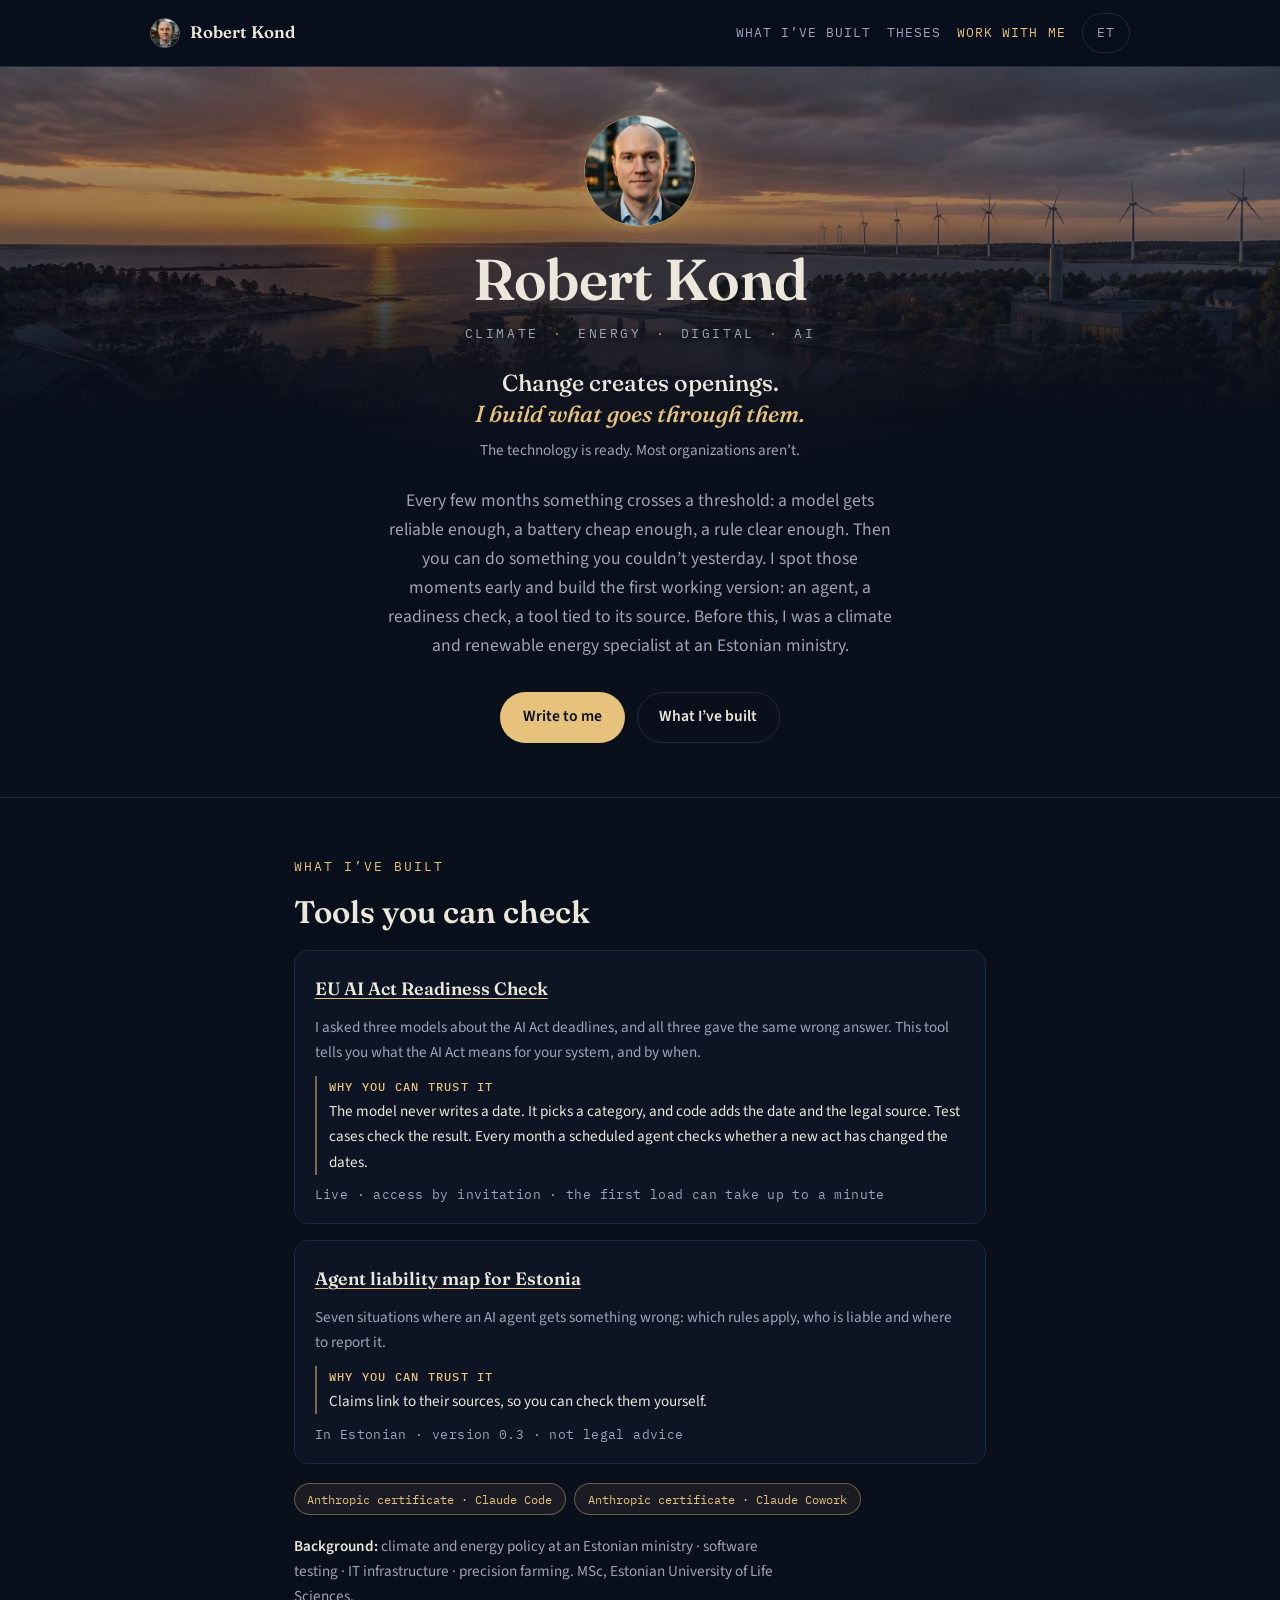
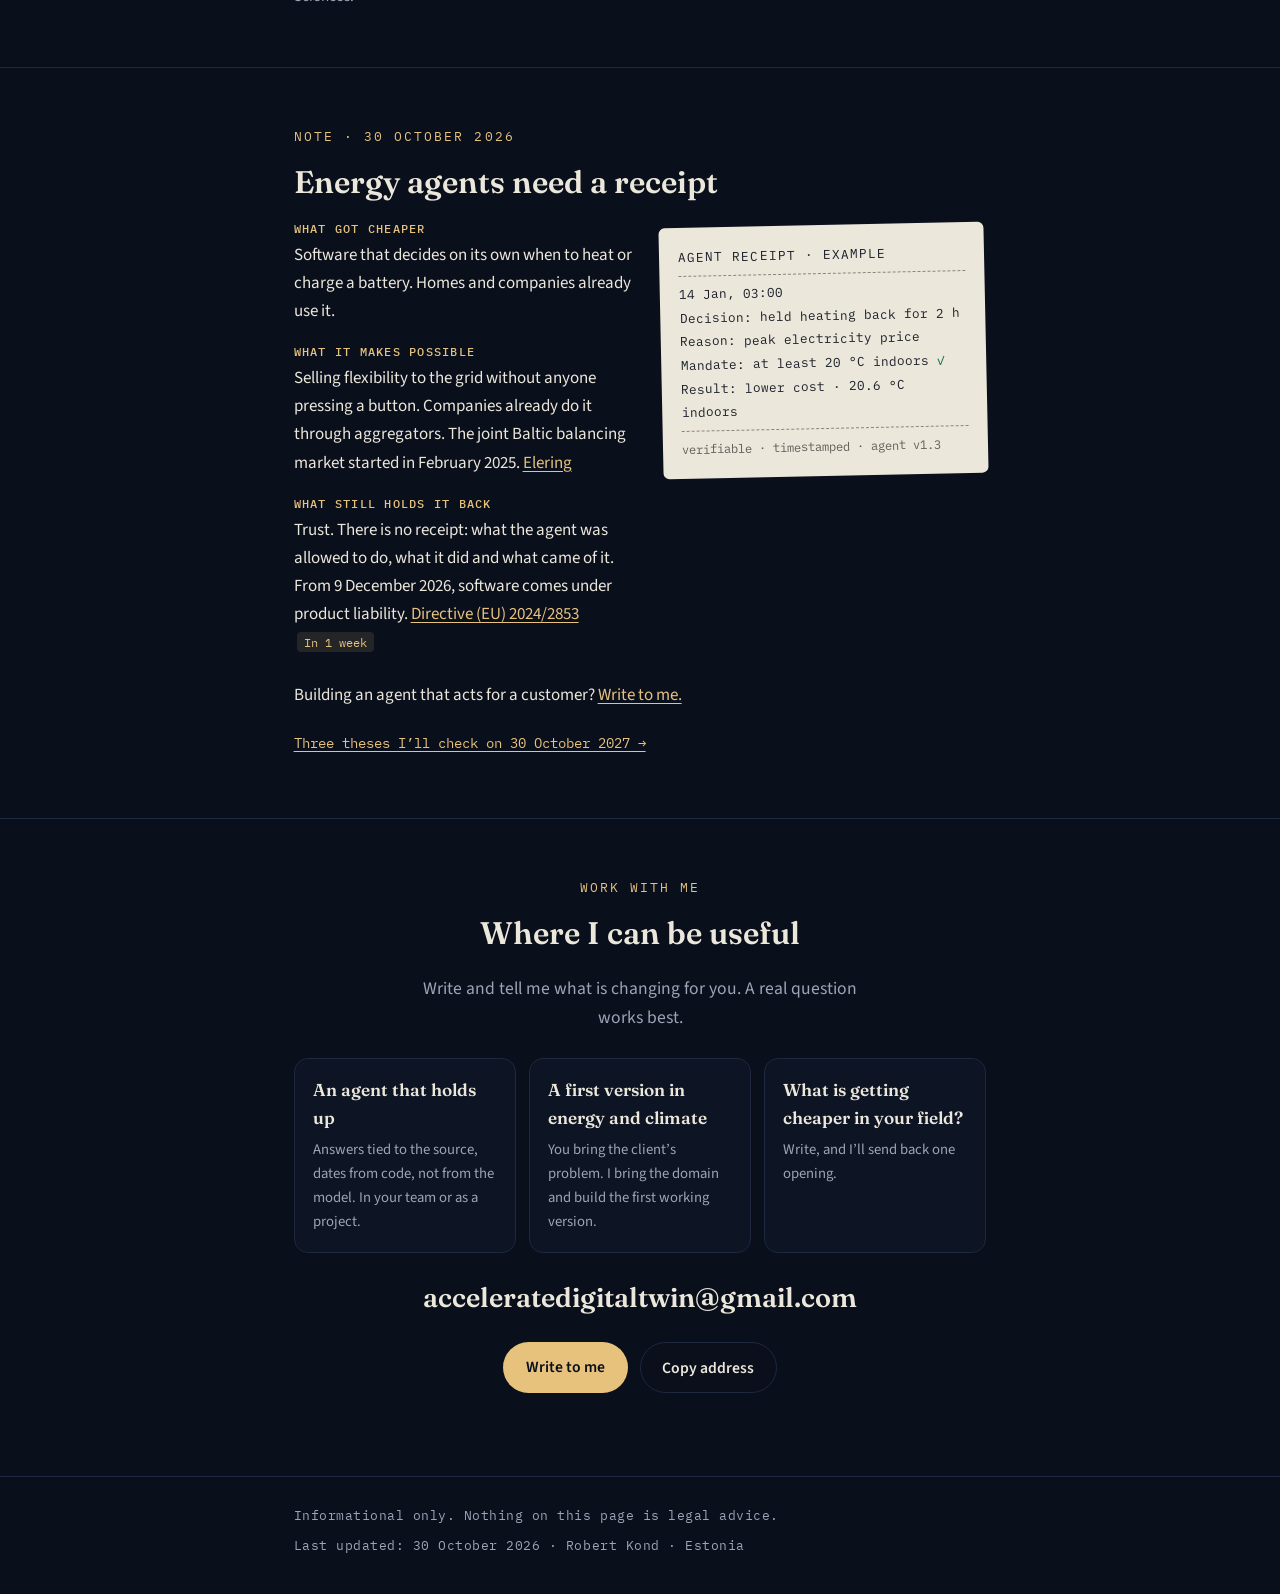
==== commit 005ac7ce: "V8.1: one-line background, certificate badges, one menu name - Background list (six roles) becomes o" ====
--- a/index.html
+++ b/index.html
@@ -30,7 +30,7 @@
   <div class="wrap">
     <a class="site-name" href="#main-en"><img class="head-avatar" src="robert-avatar.jpg" alt="" width="30" height="30">Robert Kond</a>
     <span class="head-right">
-      <a class="head-link soft" href="#built-en">Projects</a>
+      <a class="head-link soft" href="#built-en">What I’ve built</a>
       <a class="head-link soft" href="theses.html">Theses</a>
       <a class="head-link" href="#contact-en">Work with me</a>
       <button class="lang-btn" type="button" data-set="et" aria-label="Vaheta eesti keelde">ET</button>
@@ -62,7 +62,7 @@
         <article class="project">
           <h3><a href="https://eu-ai-act-checker.onrender.com">EU AI Act Readiness Check</a></h3>
           <p>I asked three models about the AI Act deadlines, and all three gave the same wrong answer. This tool tells you what the AI Act means for your system, and by when.</p>
-          <p class="decision"><b class="label">Why you can trust it</b>The model never writes a date. It picks a category, and code adds the date and the legal source. Test cases check the result.</p>
+          <p class="decision"><b class="label">Why you can trust it</b>The model never writes a date. It picks a category, and code adds the date and the legal source. Test cases check the result. Every month a scheduled agent checks whether a new act has changed the dates.</p>
           <p class="meta">Live · access by invitation · the first load can take up to a minute</p>
         </article>
         <article class="project">
@@ -72,18 +72,11 @@
           <p class="meta">In Estonian · version 0.3 · not legal advice</p>
         </article>
       </div>
-      <div class="background">
-        <h3 class="sub">Background</h3>
-        <ul class="bg-list">
-          <li><span class="role">Climate and renewable energy specialist</span><span class="org">Ministry of Regional Affairs and Agriculture, Estonia</span><span class="what">The Climate Act, the national energy and climate plan, biomethane rules and EU working groups.</span></li>
-          <li><span class="role">Software tester</span><span class="org">RocketLab</span></li>
-          <li><span class="role">Network solutions project manager</span><span class="org">Oixio</span></li>
-          <li><span class="role">Digital services project manager and sales</span><span class="org">Agricon GmbH · precision farming</span></li>
-          <li><span class="role">Logistics specialist</span><span class="org">Geodis and DSV, Germany</span></li>
-          <li><span class="role">Maintenance technician</span><span class="org">Katlamajade Hooldus OÜ · boiler houses</span></li>
-        </ul>
-        <p class="edu">Estonian University of Life Sciences: MSc in agricultural production and marketing, BSc in environmental protection. Mainor: studies in software development and entrepreneurship. Anthropic certificates: Claude Code and Claude Cowork. Microsoft Azure AZ-104. Estonian, English, German.</p>
-      </div>
+      <ul class="badges" aria-label="Certificates">
+        <li>Anthropic certificate · Claude Code</li>
+        <li>Anthropic certificate · Claude Cowork</li>
+      </ul>
+      <p class="bg-line"><b>Background:</b> climate and energy policy at an Estonian ministry · software testing · IT infrastructure · precision farming. MSc, Estonian University of Life Sciences.</p>
     </div>
   </section>
 
@@ -147,7 +140,7 @@
   <div class="wrap">
     <a class="site-name" href="#main-et"><img class="head-avatar" src="robert-avatar.jpg" alt="" width="30" height="30">Robert Kond</a>
     <span class="head-right">
-      <a class="head-link soft" href="#built-et">Tööd</a>
+      <a class="head-link soft" href="#built-et">Mida olen ehitanud</a>
       <a class="head-link soft" href="theses.html?lang=et">Teesid</a>
       <a class="head-link" href="#contact-et">Koostöö</a>
       <button class="lang-btn" type="button" data-set="en" aria-label="Switch to English">EN</button>
@@ -161,7 +154,7 @@
       <img class="portrait" src="robert-avatar.jpg" alt="Robert Kond" width="112" height="112">
       <h1 id="h1-et" class="name">Robert Kond</h1>
       <p class="domains"><span>Kliima</span><span class="sep">·</span><span>Energia</span><span class="sep">·</span><span>Digi</span><span class="sep">·</span><span>AI</span></p>
-      <p class="tagline">Muutus avab uksi.<br><em>Mina ehitan selle, mis neist läbi viib.</em></p>
+      <p class="tagline">Muutus avab uksi.<br><em>Ehitan selle, millega neist läbi minna.</em></p>
       <p class="tagline-sub">Tehnoloogia on valmis. Enamik organisatsioone ei&nbsp;ole.</p>
       <p class="lead">Iga paari kuu tagant ületab miski läve: mudel muutub piisavalt töökindlaks, aku piisavalt odavaks, reegel piisavalt selgeks. Siis saab teha midagi, mida eile ei saanud. Märkan neid hetki varakult ja ehitan esimese töötava versiooni: agendi, valmisoleku kontrolli või allikaga seotud tööriista. Varem töötasin ministeeriumis kliima- ja taastuvenergia spetsialistina.</p>
       <div class="cta-row">
@@ -179,7 +172,7 @@
         <article class="project">
           <h3><a href="https://eu-ai-act-checker.onrender.com">EU AI Act Readiness Check</a></h3>
           <p>Küsisin kolmelt mudelilt AI Acti tähtaegade kohta ja kõik kolm andsid sama vale vastuse. See tööriist ütleb, mida AI Act sinu süsteemile tähendab ja mis ajaks.</p>
-          <p class="decision"><b class="label">Miks seda usaldada</b>Mudel ei kirjuta ühtegi kuupäeva. Ta valib kategooria ning kood lisab kuupäeva ja õigusliku allika. Testjuhtumid kontrollivad tulemust.</p>
+          <p class="decision"><b class="label">Miks seda usaldada</b>Mudel ei kirjuta ühtegi kuupäeva. Ta valib kategooria ning kood lisab kuupäeva ja õigusliku allika. Testjuhtumid kontrollivad tulemust. Iga kuu kontrollib ajastatud agent, kas mõni uus õigusakt on kuupäevi muutnud.</p>
           <p class="meta">Töötab · ligipääs kutse alusel · esimene laadimine võib võtta kuni minuti</p>
         </article>
         <article class="project">
@@ -189,18 +182,11 @@
           <p class="meta">Versioon 0.3 · ei ole õigusnõu</p>
         </article>
       </div>
-      <div class="background">
-        <h3 class="sub">Taust</h3>
-        <ul class="bg-list">
-          <li><span class="role">Kliima- ja taastuvenergia spetsialist</span><span class="org">Regionaal- ja Põllumajandusministeerium</span><span class="what">Kliimaseadus, REKK 2030, NECP, biometaani regulatsioon ja EL-i töögrupid.</span></li>
-          <li><span class="role">Tarkvara testija</span><span class="org">RocketLab</span></li>
-          <li><span class="role">Võrgulahenduste projektijuht</span><span class="org">Oixio</span></li>
-          <li><span class="role">Digiteenuste projektijuht ja müük</span><span class="org">Agricon GmbH · täppispõllumajandus</span></li>
-          <li><span class="role">Logistik</span><span class="org">Geodis ja DSV, Saksamaa</span></li>
-          <li><span class="role">Hooldustehnik</span><span class="org">Katlamajade Hooldus OÜ · katlamajad</span></li>
-        </ul>
-        <p class="edu">Eesti Maaülikool: põllumajandussaaduste tootmise ja turustamise magister, keskkonnakaitse bakalaureus. Mainor: tarkvaraarenduse ja ettevõtluse õpingud. Anthropicu sertifikaadid: Claude Code ja Claude Cowork. Microsoft Azure AZ-104. Eesti, inglise ja saksa keel.</p>
-      </div>
+      <ul class="badges" aria-label="Sertifikaadid">
+        <li>Anthropicu sertifikaat · Claude Code</li>
+        <li>Anthropicu sertifikaat · Claude Cowork</li>
+      </ul>
+      <p class="bg-line"><b>Taust:</b> kliima- ja energiapoliitika Eesti ministeeriumis · tarkvara testimine · IT-taristu · täppispõllumajandus. Magister, Eesti Maaülikool.</p>
     </div>
   </section>
 
--- a/site.css
+++ b/site.css
@@ -122,7 +122,6 @@
   line-height: 1.22; text-wrap: balance; margin-bottom: 1.1rem; max-width: 26ch;
 }
 .section-lead { color: var(--muted); max-width: 62ch; margin-bottom: 1.4rem; }
-.sub { font-family: var(--mono); font-size: .8rem; font-weight: 500; letter-spacing: .12em; text-transform: uppercase; color: var(--gold); }
 
 /* ---- What I've built ---- */
 .projects { display: grid; gap: 1rem; margin-top: 1.2rem; }
@@ -134,13 +133,10 @@
 .label { display: block; font-family: var(--mono); font-size: .78rem; font-weight: 500; letter-spacing: .1em; text-transform: uppercase; color: var(--gold); margin-bottom: .15rem; }
 .project .decision { margin-top: .7rem; color: var(--ivory); border-left: 2px solid rgba(230,194,125,.5); border-radius: 0; padding-left: .75rem; }
 
-.background { margin-top: 2.2rem; }
-.bg-list { list-style: none; padding: 0; margin: .8rem 0 0; border-top: 1px solid var(--line); }
-.bg-list li { display: flex; flex-wrap: wrap; align-items: baseline; gap: .1rem .8rem; padding-block: .6rem; border-bottom: 1px solid var(--line); }
-.bg-list .role { font-weight: 600; color: var(--ivory); font-size: .98rem; }
-.bg-list .org { font-family: var(--mono); font-size: .8rem; letter-spacing: .03em; color: var(--gold); }
-.bg-list .what { flex-basis: 100%; color: var(--muted); font-size: .95rem; }
-.edu { margin-top: 1.1rem; color: var(--muted); font-size: .95rem; max-width: 62ch; }
+.badges { list-style: none; padding: 0; margin: 1.2rem 0 0; display: flex; flex-wrap: wrap; gap: .5rem; }
+.badges li { font-family: var(--mono); font-size: .78rem; color: var(--gold); border: 1px solid rgba(230,194,125,.4); background: rgba(230,194,125,.07); border-radius: 999px; padding: .3rem .8rem; }
+.bg-line { margin-top: 1.2rem; color: var(--muted); font-size: .95rem; max-width: 62ch; }
+.bg-line b { color: var(--ivory); font-weight: 600; }
 
 /* ---- Note ---- */
 .sig-grid { display: grid; grid-template-columns: minmax(0, 1.05fr) minmax(0, 1fr); gap: 1.6rem; align-items: start; }
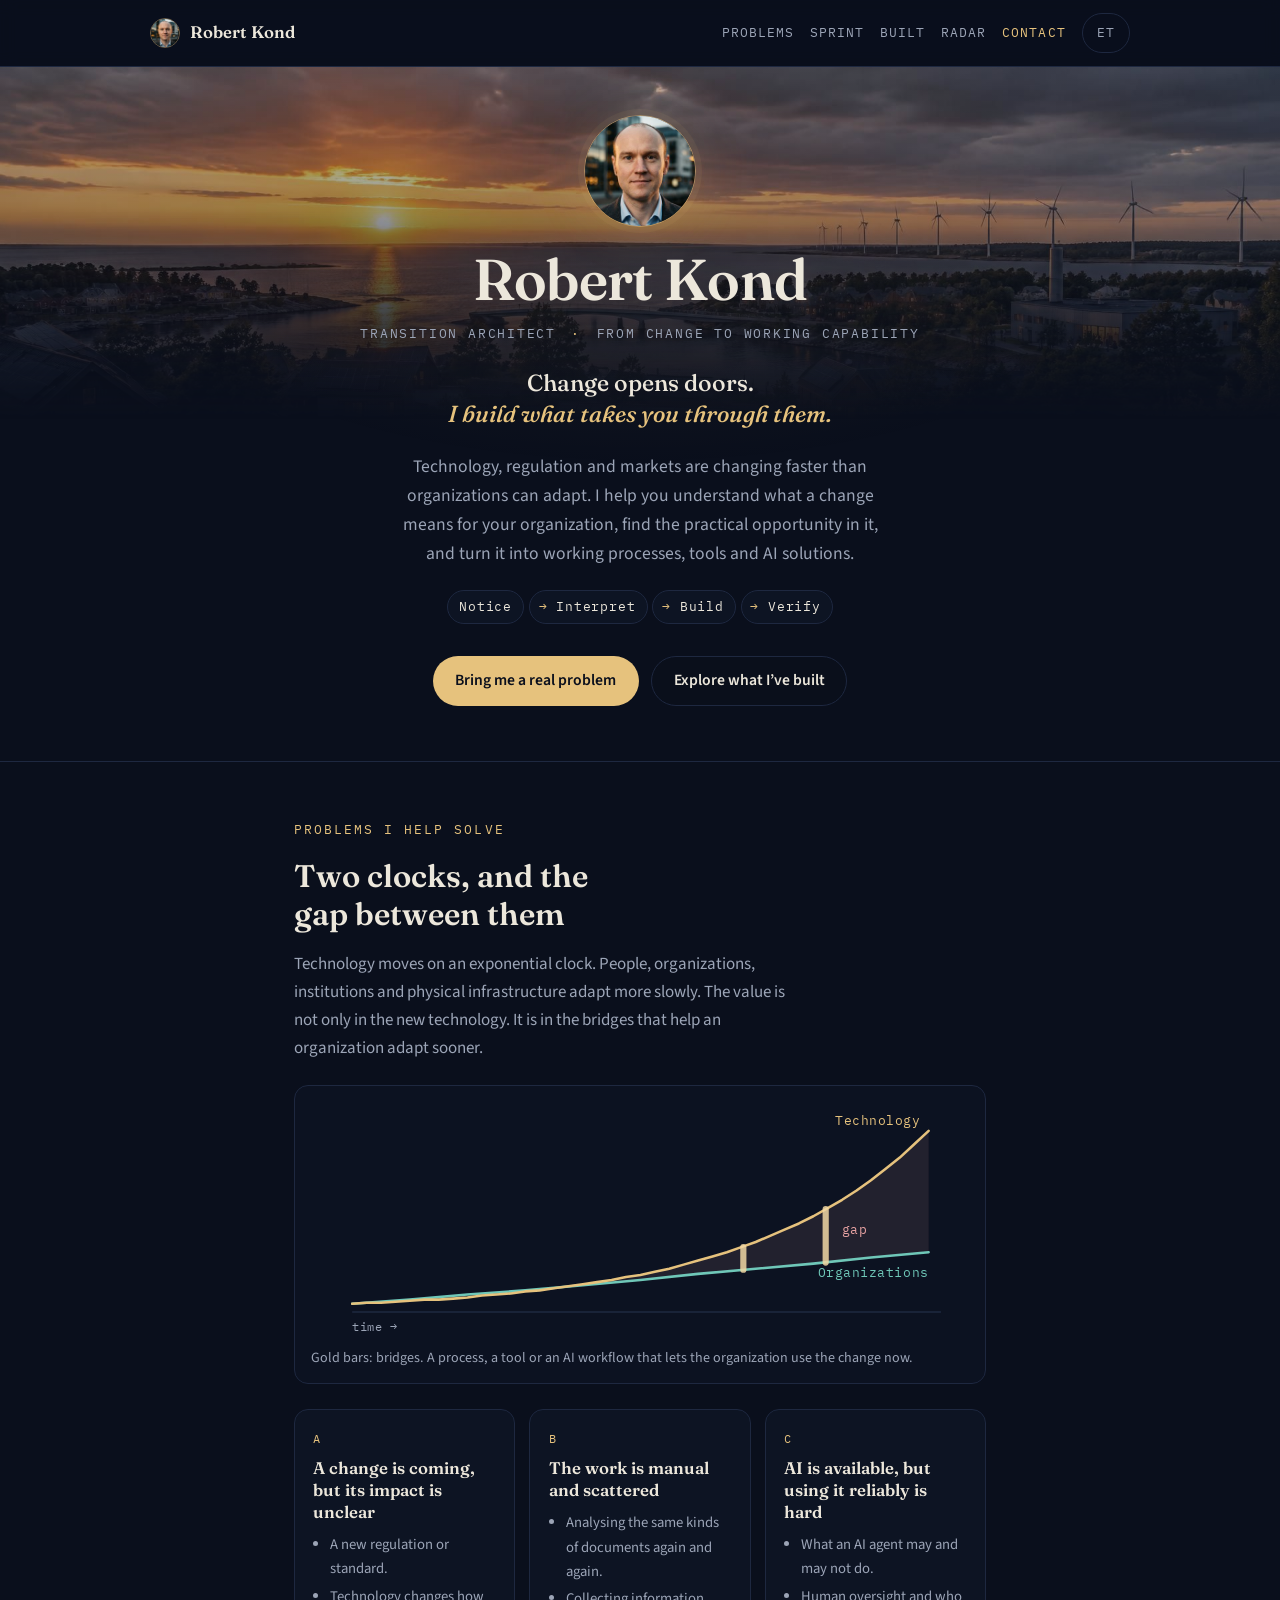
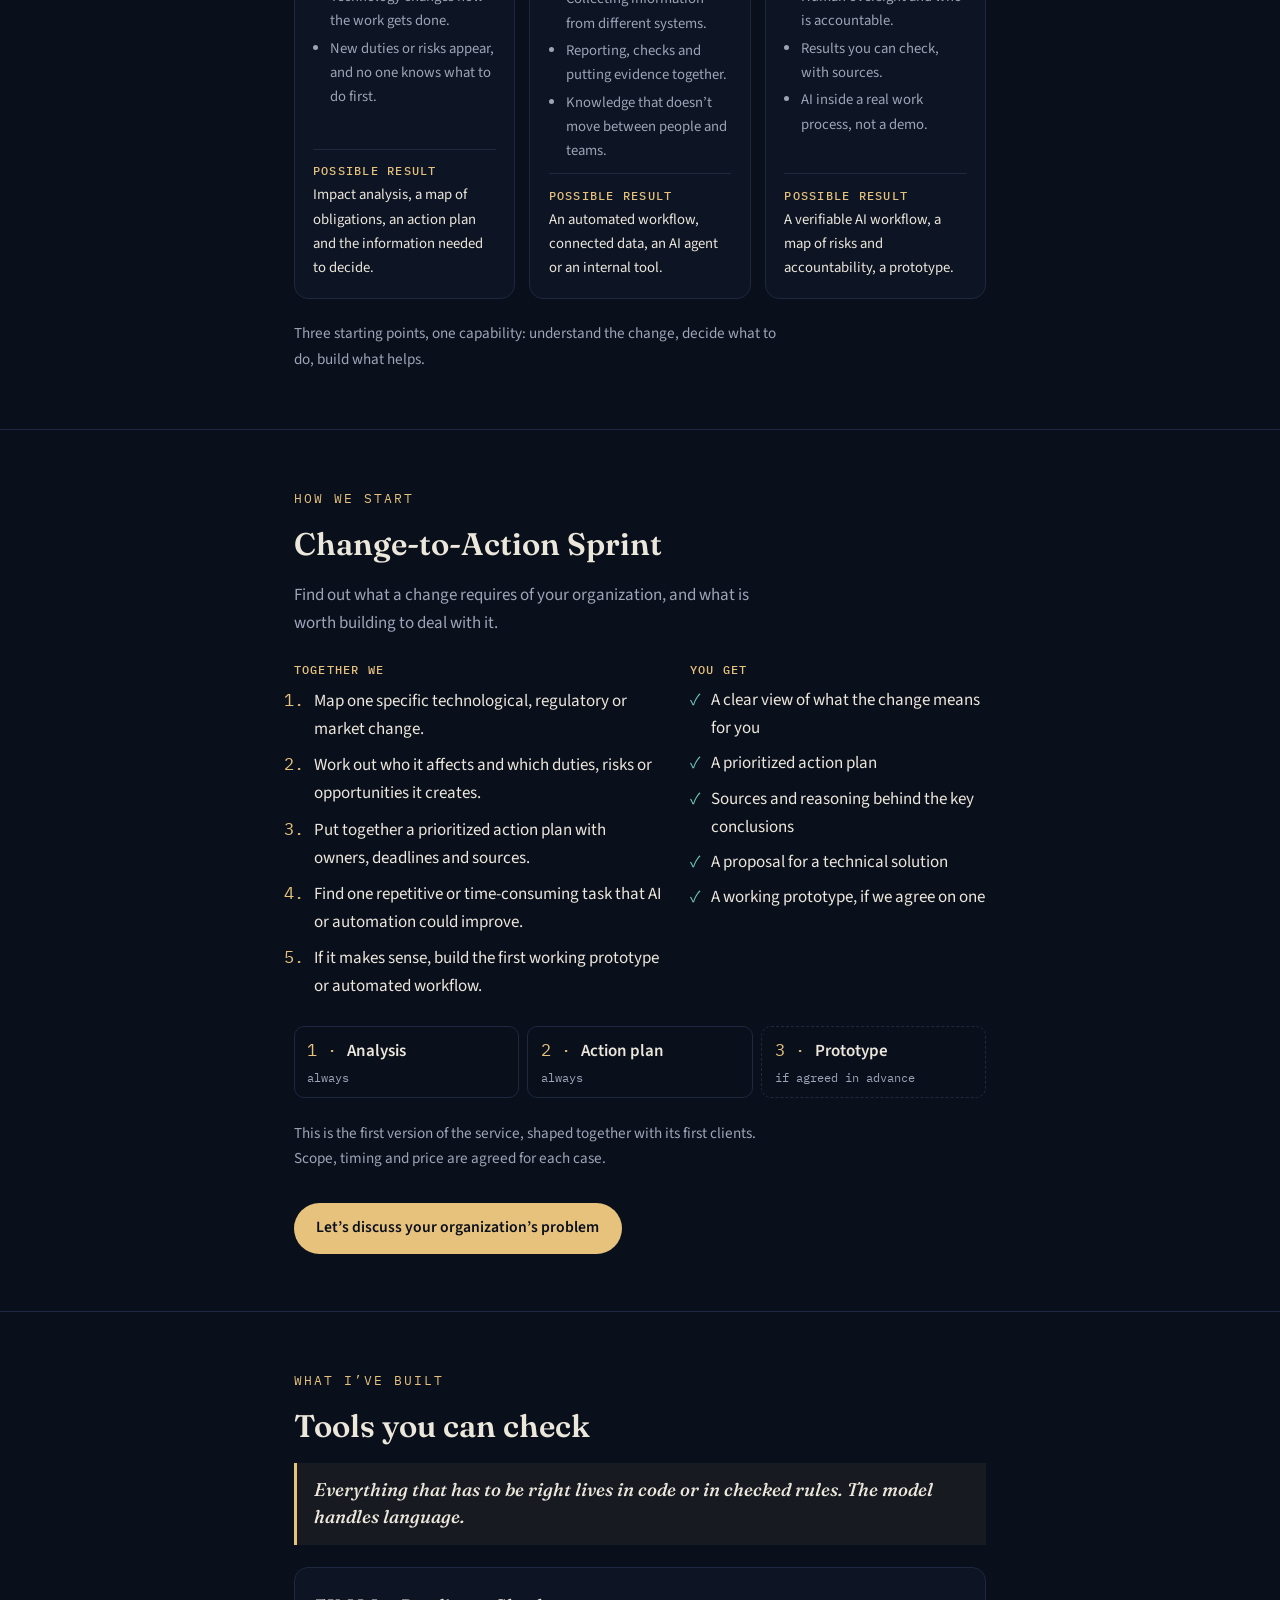
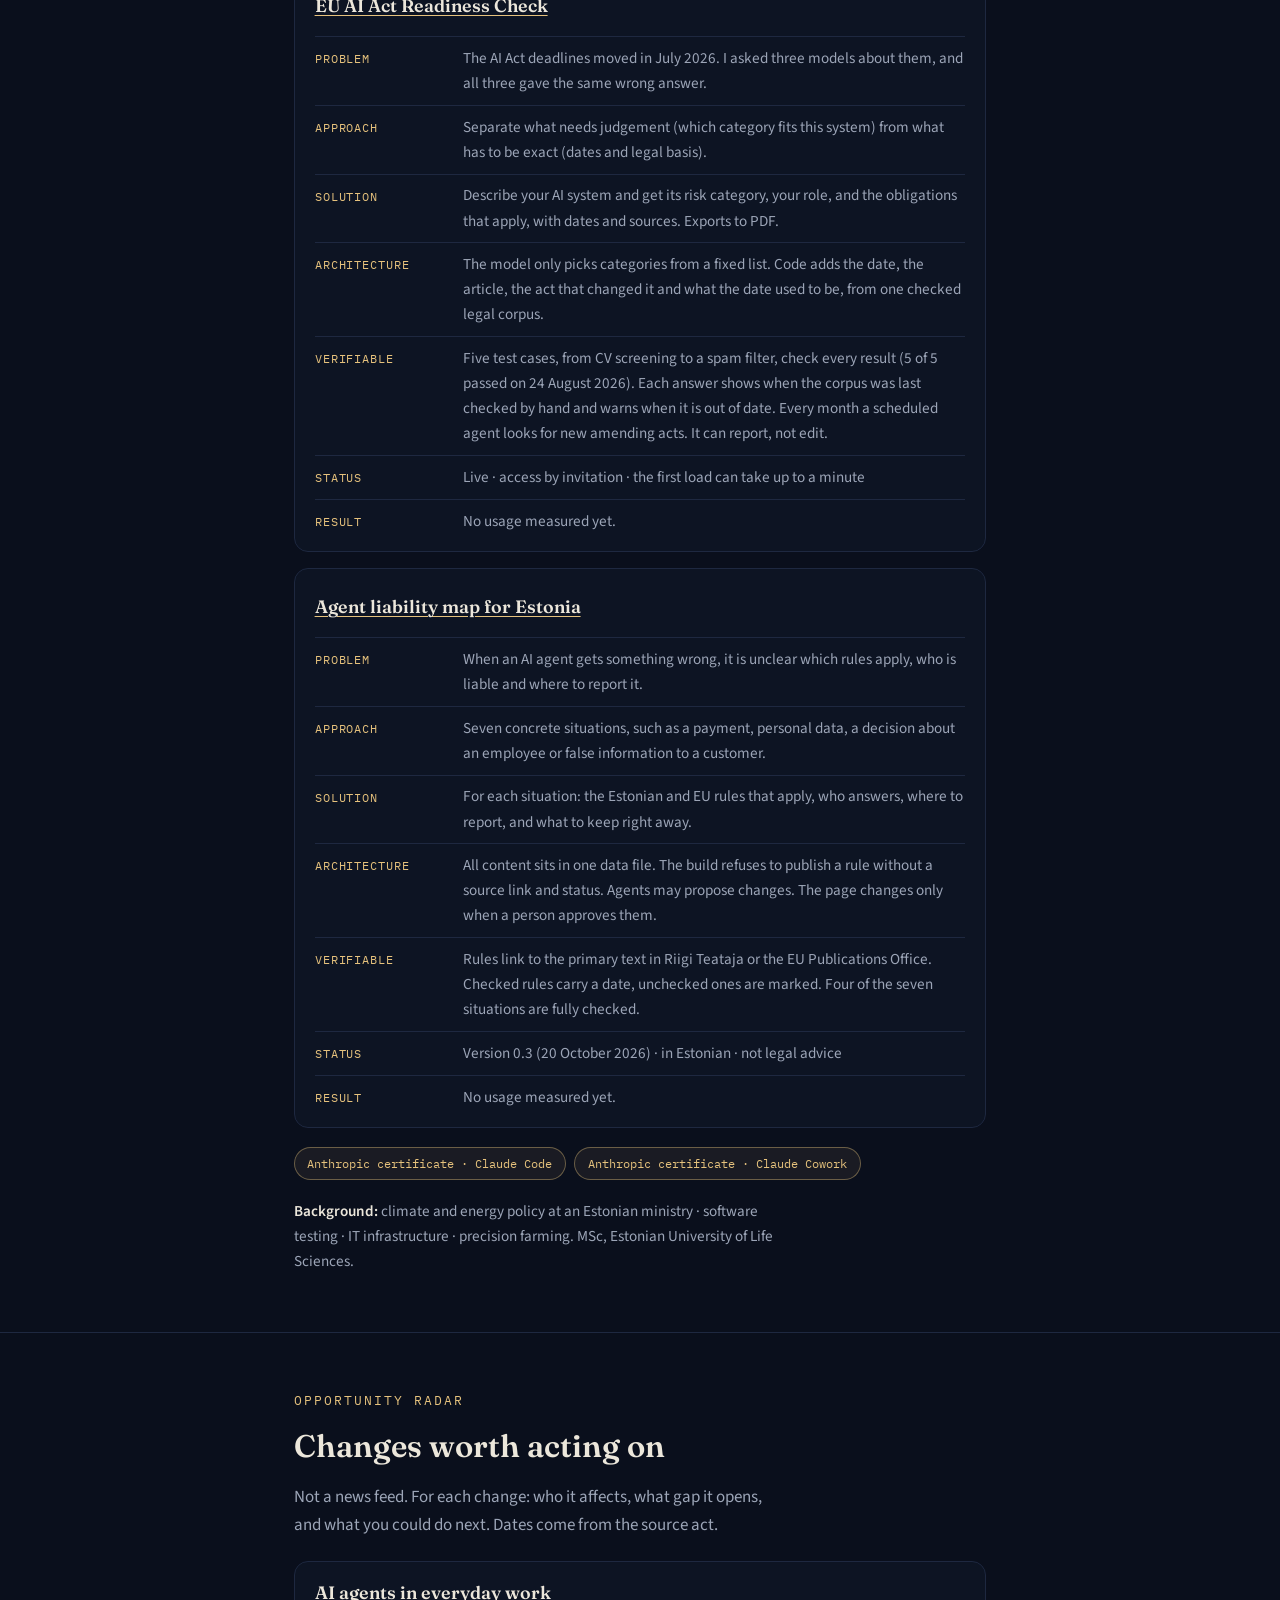
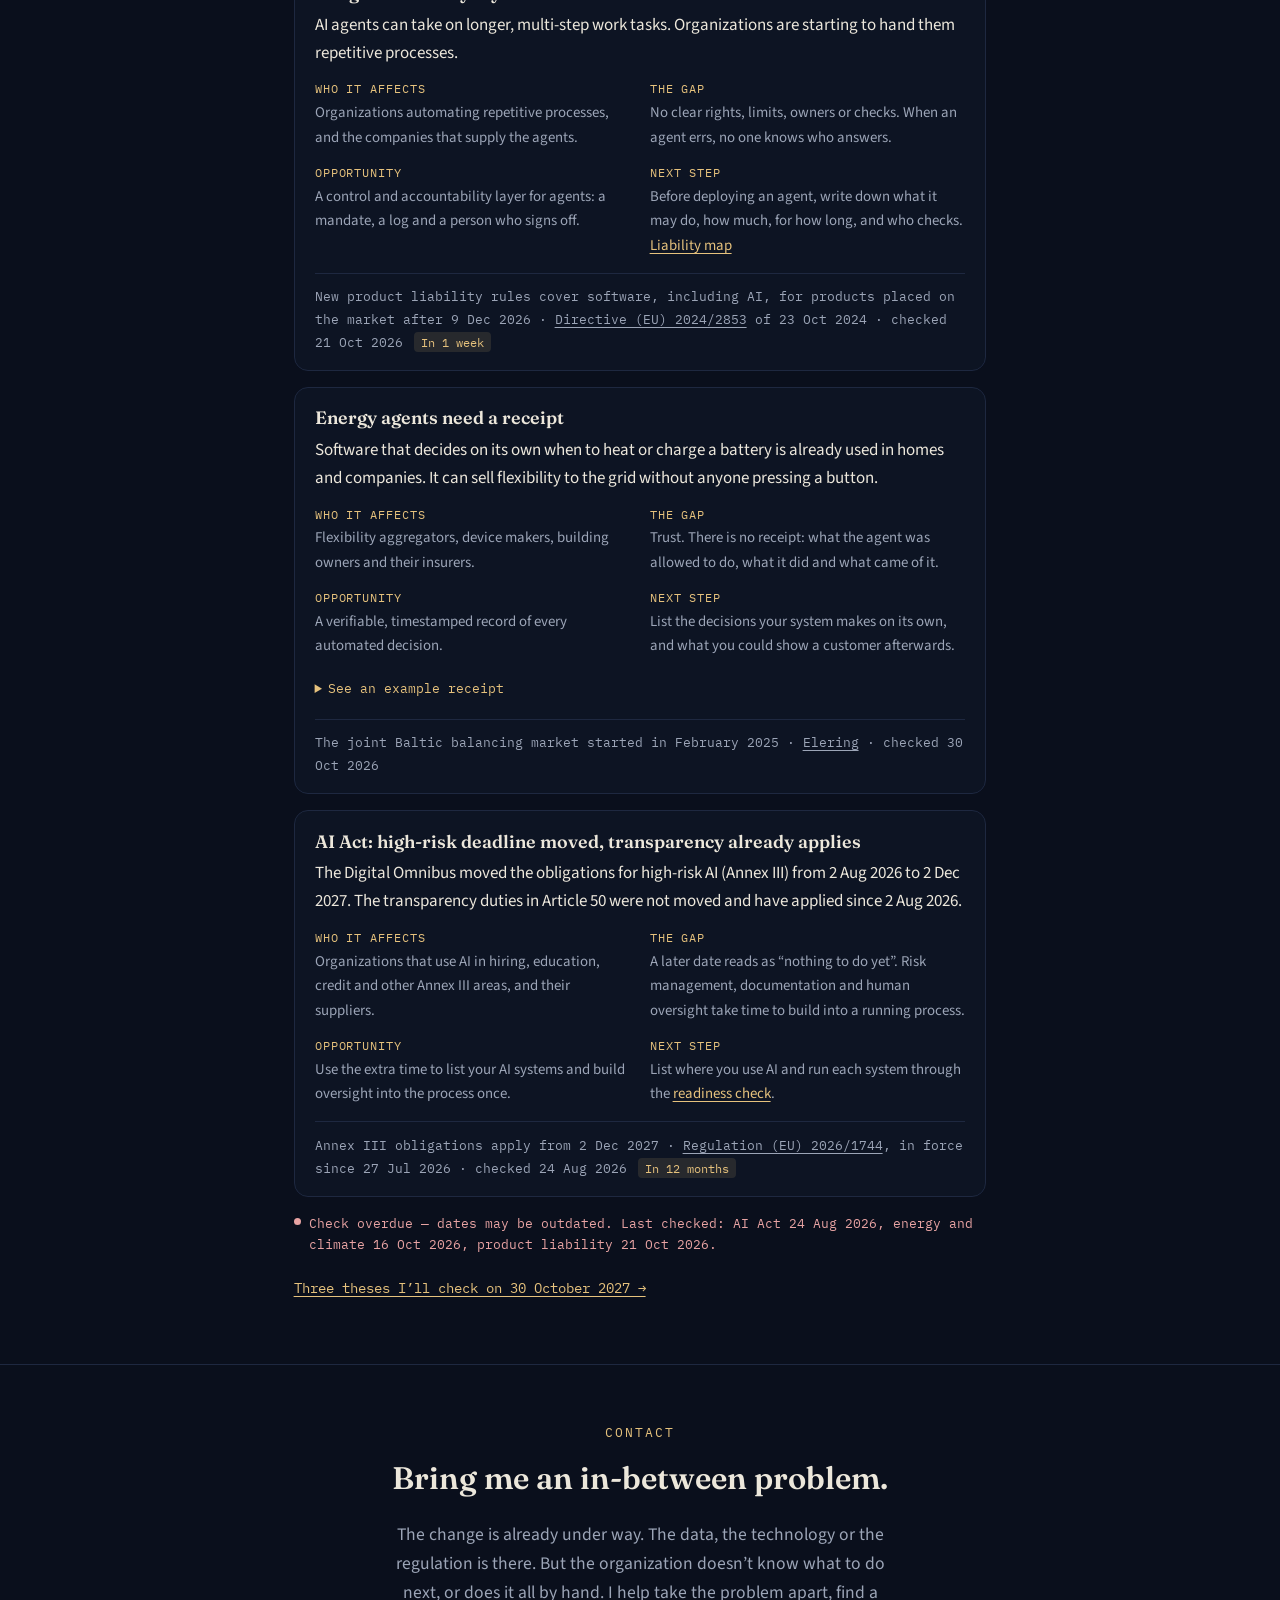
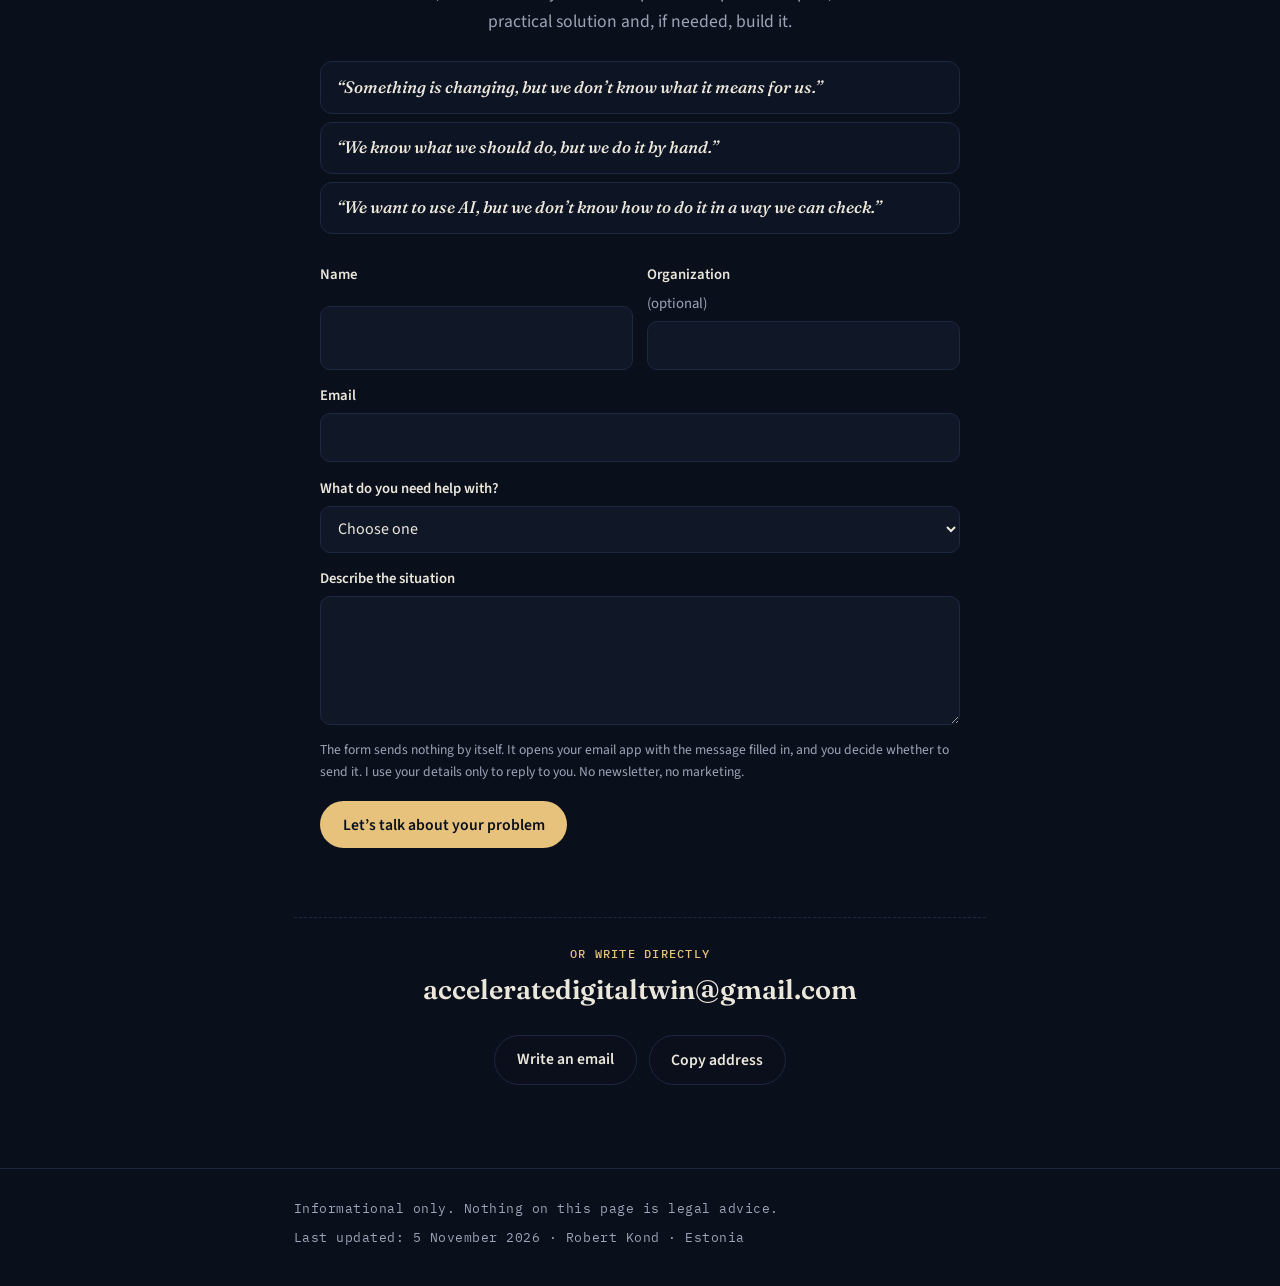
==== commit 58ac4580: "V9: value proposition, sprint, case studies, opportunity radar, inquiry form - Hero: transition arch" ====
--- a/index.html
+++ b/index.html
@@ -4,9 +4,9 @@
 <meta charset="utf-8">
 <meta name="viewport" content="width=device-width, initial-scale=1, viewport-fit=cover">
 <title>Robert Kond</title>
-<meta name="description" content="Robert Kond. I spot early when a model, a battery or a rule crosses a threshold, and build the first working version: an agent, a readiness check, a tool tied to its source.">
-<meta property="og:title" content="Robert Kond">
-<meta property="og:description" content="I spot early when a model, a battery or a rule crosses a threshold, and build the first working version.">
+<meta name="description" content="Robert Kond, transition architect. I help organizations understand what a change in technology, regulation or markets means for them, and turn it into working processes, tools and AI solutions.">
+<meta property="og:title" content="Robert Kond · From change to working capability">
+<meta property="og:description" content="I help organizations understand what a change means for them and turn it into working processes, tools and AI solutions.">
 <meta property="og:type" content="website">
 <meta property="og:url" content="https://rkcd.github.io/robertkond.github.io/">
 <meta property="og:image" content="https://rkcd.github.io/robertkond.github.io/og-image.jpg">
@@ -29,12 +29,14 @@
 <header class="site-head">
   <div class="wrap">
     <a class="site-name" href="#main-en"><img class="head-avatar" src="robert-avatar.jpg" alt="" width="30" height="30">Robert Kond</a>
-    <span class="head-right">
-      <a class="head-link soft" href="#built-en">What I’ve built</a>
-      <a class="head-link soft" href="theses.html">Theses</a>
-      <a class="head-link" href="#contact-en">Work with me</a>
+    <nav class="head-right" aria-label="Main">
+      <a class="head-link soft" href="#problems-en">Problems</a>
+      <a class="head-link soft" href="#sprint-en">Sprint</a>
+      <a class="head-link soft" href="#built-en">Built</a>
+      <a class="head-link soft" href="#radar-en">Radar</a>
+      <a class="head-link" href="#contact-en" data-track="nav-contact">Contact</a>
       <button class="lang-btn" type="button" data-set="et" aria-label="Vaheta eesti keelde">ET</button>
-    </span>
+    </nav>
   </div>
 </header>
 
@@ -43,33 +45,145 @@
     <div class="wrap">
       <img class="portrait" src="robert-avatar.jpg" alt="Robert Kond" width="112" height="112">
       <h1 id="h1-en" class="name">Robert Kond</h1>
-      <p class="domains"><span>Climate</span><span class="sep">·</span><span>Energy</span><span class="sep">·</span><span>Digital</span><span class="sep">·</span><span>AI</span></p>
-      <p class="tagline">Change creates openings.<br><em>I build what goes through them.</em></p>
-      <p class="tagline-sub">The technology is ready. Most organizations aren’t.</p>
-      <p class="lead">Every few months something crosses a threshold: a model gets reliable enough, a battery cheap enough, a rule clear enough. Then you can do something you couldn’t yesterday. I spot those moments early and build the first working version: an agent, a readiness check, a tool tied to its source. Before this, I was a climate and renewable energy specialist at an Estonian ministry.</p>
+      <p class="role">Transition architect <span class="sep">·</span> From change to working capability</p>
+      <p class="tagline">Change opens doors.<br><em>I build what takes you through them.</em></p>
+      <p class="lead">Technology, regulation and markets are changing faster than organizations can adapt. I help you understand what a change means for your organization, find the practical opportunity in it, and turn it into working processes, tools and AI solutions.</p>
+      <ol class="flow" aria-label="How I work">
+        <li>Notice</li><li>Interpret</li><li>Build</li><li>Verify</li>
+      </ol>
       <div class="cta-row">
-        <a class="btn btn-gold" href="#contact-en">Write to me</a>
-        <a class="btn btn-ghost" href="#built-en">What I’ve built</a>
-      </div>
-    </div>
-  </section>
-
-  <section class="block" id="built-en" aria-labelledby="h-built-en">
+        <a class="btn btn-gold" href="#contact-en" data-track="hero-problem">Bring me a real problem</a>
+        <a class="btn btn-ghost" href="#built-en" data-track="hero-built">Explore what I’ve built</a>
+      </div>
+    </div>
+  </section>
+
+  <section class="block" id="problems-en" aria-labelledby="h-problems-en">
+    <div class="wrap">
+      <p class="kicker">Problems I help solve</p>
+      <h2 id="h-problems-en">Two clocks, and the gap between them</h2>
+      <p class="section-lead">Technology moves on an exponential clock. People, organizations, institutions and physical infrastructure adapt more slowly. The value is not only in the new technology. It is in the bridges that help an organization adapt sooner.</p>
+      <figure class="clocks">
+        <svg viewBox="0 0 640 230" role="img" aria-labelledby="clocks-t-en">
+          <title id="clocks-t-en">Technology rises steeply, organizations rise slowly, and an adaptation gap opens between them. Bridges cross the gap.</title>
+          <path class="c-gap" d="M264 177 L278 175 L292 173 L306 170 L320 168 L334 165 L348 162 L362 158 L376 154 L390 150 L404 146 L418 141 L432 136 L446 130 L460 124 L474 118 L488 111 L502 103 L516 95 L530 86 L544 76 L558 65 L572 54 L586 41 L600 28 L600 146 L544 151 L488 157 L432 162 L376 167 L320 173 Z"/>
+          <path class="c-axis" d="M40 204 H612"/>
+          <path class="c-slow" d="M40 196 L96 192 L152 187 L208 183 L264 178 L320 173 L376 167 L432 162 L488 157 L544 151 L600 146"/>
+          <path class="c-fast" d="M40 196 L54 195 L68 195 L82 194 L96 193 L110 192 L124 192 L138 191 L152 190 L166 188 L180 187 L194 186 L208 184 L222 183 L236 181 L250 179 L264 177 L278 175 L292 173 L306 170 L320 168 L334 165 L348 162 L362 158 L376 154 L390 150 L404 146 L418 141 L432 136 L446 130 L460 124 L474 118 L488 111 L502 103 L516 95 L530 86 L544 76 L558 65 L572 54 L586 41 L600 28"/>
+          <path class="c-bridge" d="M420 141 V163 M500 104 V156"/>
+          <text class="c-lbl c-lbl-fast" x="592" y="22" text-anchor="end">Technology</text>
+          <text class="c-lbl c-lbl-slow" x="600" y="170" text-anchor="end">Organizations</text>
+          <text class="c-lbl c-lbl-gap" x="528" y="128" text-anchor="middle">gap</text>
+          <text class="c-lbl c-lbl-time" x="40" y="222">time →</text>
+        </svg>
+        <figcaption>Gold bars: bridges. A process, a tool or an AI workflow that lets the organization use the change now.</figcaption>
+      </figure>
+      <div class="problems">
+        <article class="problem">
+          <p class="p-tag">A</p>
+          <h3>A change is coming, but its impact is unclear</h3>
+          <ul>
+            <li>A new regulation or standard.</li>
+            <li>Technology changes how the work gets done.</li>
+            <li>New duties or risks appear, and no one knows what to do first.</li>
+          </ul>
+          <p class="p-out"><b class="label">Possible result</b>Impact analysis, a map of obligations, an action plan and the information needed to decide.</p>
+        </article>
+        <article class="problem">
+          <p class="p-tag">B</p>
+          <h3>The work is manual and scattered</h3>
+          <ul>
+            <li>Analysing the same kinds of documents again and again.</li>
+            <li>Collecting information from different systems.</li>
+            <li>Reporting, checks and putting evidence together.</li>
+            <li>Knowledge that doesn’t move between people and teams.</li>
+          </ul>
+          <p class="p-out"><b class="label">Possible result</b>An automated workflow, connected data, an AI agent or an internal tool.</p>
+        </article>
+        <article class="problem">
+          <p class="p-tag">C</p>
+          <h3>AI is available, but using it reliably is hard</h3>
+          <ul>
+            <li>What an AI agent may and may not do.</li>
+            <li>Human oversight and who is accountable.</li>
+            <li>Results you can check, with sources.</li>
+            <li>AI inside a real work process, not a demo.</li>
+          </ul>
+          <p class="p-out"><b class="label">Possible result</b>A verifiable AI workflow, a map of risks and accountability, a prototype.</p>
+        </article>
+      </div>
+      <p class="note-line">Three starting points, one capability: understand the change, decide what to do, build what helps.</p>
+    </div>
+  </section>
+
+  <section class="block" id="sprint-en" aria-labelledby="h-sprint-en" data-view="service">
+    <div class="wrap">
+      <p class="kicker">How we start</p>
+      <h2 id="h-sprint-en">Change-to-Action Sprint</h2>
+      <p class="section-lead">Find out what a change requires of your organization, and what is worth building to deal with it.</p>
+      <div class="sprint">
+        <div>
+          <p class="label">Together we</p>
+          <ol class="steps">
+            <li>Map one specific technological, regulatory or market change.</li>
+            <li>Work out who it affects and which duties, risks or opportunities it creates.</li>
+            <li>Put together a prioritized action plan with owners, deadlines and sources.</li>
+            <li>Find one repetitive or time-consuming task that AI or automation could improve.</li>
+            <li>If it makes sense, build the first working prototype or automated workflow.</li>
+          </ol>
+        </div>
+        <div>
+          <p class="label">You get</p>
+          <ul class="gets">
+            <li>A clear view of what the change means for you</li>
+            <li>A prioritized action plan</li>
+            <li>Sources and reasoning behind the key conclusions</li>
+            <li>A proposal for a technical solution</li>
+            <li>A working prototype, if we agree on one</li>
+          </ul>
+        </div>
+      </div>
+      <ol class="tiers" aria-label="What the sprint includes">
+        <li><b>Analysis</b><span>always</span></li>
+        <li><b>Action plan</b><span>always</span></li>
+        <li><b>Prototype</b><span>if agreed in advance</span></li>
+      </ol>
+      <p class="note-line">This is the first version of the service, shaped together with its first clients. Scope, timing and price are agreed for each case.</p>
+      <div class="cta-row left">
+        <a class="btn btn-gold" href="#contact-en" data-track="sprint-contact">Let’s discuss your organization’s problem</a>
+      </div>
+    </div>
+  </section>
+
+  <section class="block" id="built-en" aria-labelledby="h-built-en" data-view="projects">
     <div class="wrap">
       <p class="kicker">What I’ve built</p>
       <h2 id="h-built-en">Tools you can check</h2>
+      <blockquote class="principle">Everything that has to be right lives in code or in checked rules. The model handles language.</blockquote>
       <div class="projects">
-        <article class="project">
-          <h3><a href="https://eu-ai-act-checker.onrender.com">EU AI Act Readiness Check</a></h3>
-          <p>I asked three models about the AI Act deadlines, and all three gave the same wrong answer. This tool tells you what the AI Act means for your system, and by when.</p>
-          <p class="decision"><b class="label">Why you can trust it</b>The model never writes a date. It picks a category, and code adds the date and the legal source. Test cases check the result. Every month a scheduled agent checks whether a new act has changed the dates.</p>
-          <p class="meta">Live · access by invitation · the first load can take up to a minute</p>
-        </article>
-        <article class="project">
-          <h3><a href="https://rkcd.github.io/agentide-vastutus/">Agent liability map for Estonia</a></h3>
-          <p>Seven situations where an AI agent gets something wrong: which rules apply, who is liable and where to report it.</p>
-          <p class="decision"><b class="label">Why you can trust it</b>Claims link to their sources, so you can check them yourself.</p>
-          <p class="meta">In Estonian · version 0.3 · not legal advice</p>
+        <article class="project case">
+          <h3><a href="https://eu-ai-act-checker.onrender.com" data-track="project-aiact">EU AI Act Readiness Check</a></h3>
+          <dl class="case-rows">
+            <div><dt>Problem</dt><dd>The AI Act deadlines moved in July 2026. I asked three models about them, and all three gave the same wrong answer.</dd></div>
+            <div><dt>Approach</dt><dd>Separate what needs judgement (which category fits this system) from what has to be exact (dates and legal basis).</dd></div>
+            <div><dt>Solution</dt><dd>Describe your AI system and get its risk category, your role, and the obligations that apply, with dates and sources. Exports to PDF.</dd></div>
+            <div><dt>Architecture</dt><dd>The model only picks categories from a fixed list. Code adds the date, the article, the act that changed it and what the date used to be, from one checked legal corpus.</dd></div>
+            <div><dt>Verifiable</dt><dd>Five test cases, from CV screening to a spam filter, check every result (5 of 5 passed on 24 August 2026). Each answer shows when the corpus was last checked by hand and warns when it is out of date. Every month a scheduled agent looks for new amending acts. It can report, not edit.</dd></div>
+            <div><dt>Status</dt><dd>Live · access by invitation · the first load can take up to a minute</dd></div>
+            <div><dt>Result</dt><dd>No usage measured yet.</dd></div>
+          </dl>
+        </article>
+        <article class="project case">
+          <h3><a href="https://rkcd.github.io/agentide-vastutus/" data-track="project-liability">Agent liability map for Estonia</a></h3>
+          <dl class="case-rows">
+            <div><dt>Problem</dt><dd>When an AI agent gets something wrong, it is unclear which rules apply, who is liable and where to report it.</dd></div>
+            <div><dt>Approach</dt><dd>Seven concrete situations, such as a payment, personal data, a decision about an employee or false information to a customer.</dd></div>
+            <div><dt>Solution</dt><dd>For each situation: the Estonian and EU rules that apply, who answers, where to report, and what to keep right away.</dd></div>
+            <div><dt>Architecture</dt><dd>All content sits in one data file. The build refuses to publish a rule without a source link and status. Agents may propose changes. The page changes only when a person approves them.</dd></div>
+            <div><dt>Verifiable</dt><dd>Rules link to the primary text in Riigi Teataja or the EU Publications Office. Checked rules carry a date, unchecked ones are marked. Four of the seven situations are fully checked.</dd></div>
+            <div><dt>Status</dt><dd>Version 0.3 (20 October 2026) · in Estonian · not legal advice</dd></div>
+            <div><dt>Result</dt><dd>No usage measured yet.</dd></div>
+          </dl>
         </article>
       </div>
       <ul class="badges" aria-label="Certificates">
@@ -80,47 +194,104 @@
     </div>
   </section>
 
-  <section class="block" id="note-en" aria-labelledby="h-note-en">
-    <div class="wrap">
-      <p class="kicker">Note · 30 October 2026</p>
-      <h2 id="h-note-en">Energy agents need a receipt</h2>
-      <div class="sig-grid">
-        <dl class="rows">
-          <div><dt class="label">What got cheaper</dt><dd>Software that decides on its own when to heat or charge a battery. Homes and companies already use it.</dd></div>
-          <div><dt class="label">What it makes possible</dt><dd>Selling flexibility to the grid without anyone pressing a button. Companies already do it through aggregators. The joint Baltic balancing market started in February 2025. <a href="https://elering.ee/en/node/3821">Elering</a></dd></div>
-          <div data-date="2026-12-09"><dt class="label">What still holds it back</dt><dd>Trust. There is no receipt: what the agent was allowed to do, what it did and what came of it. From 9 December 2026, software comes under product liability. <a href="https://eur-lex.europa.eu/eli/dir/2024/2853/oj">Directive (EU) 2024/2853</a> <span class="status"></span></dd></div>
-        </dl>
-        <div class="receipt" role="img" aria-label="Agent receipt · example">
-          <div class="rc-h">Agent receipt · example</div>
-          <div>14 Jan, 03:00</div>
-          <div>Decision: held heating back for 2 h</div>
-          <div>Reason: peak electricity price</div>
-          <div>Mandate: at least 20 °C indoors <span class="rc-ok">✓</span></div>
-          <div>Result: lower cost · 20.6 °C indoors</div>
-          <div class="rc-f">verifiable · timestamped · agent v1.3</div>
-        </div>
-      </div>
-      <p class="sig-who">Building an agent that acts for a customer? <a href="#contact-en">Write to me.</a></p>
+  <section class="block" id="radar-en" aria-labelledby="h-radar-en" data-view="radar">
+    <div class="wrap">
+      <p class="kicker">Opportunity radar</p>
+      <h2 id="h-radar-en">Changes worth acting on</h2>
+      <p class="section-lead">Not a news feed. For each change: who it affects, what gap it opens, and what you could do next. Dates come from the source act.</p>
+      <div class="radar">
+        <article class="radar-item">
+          <h3>AI agents in everyday work</h3>
+          <p class="r-sum">AI agents can take on longer, multi-step work tasks. Organizations are starting to hand them repetitive processes.</p>
+          <dl class="r-rows">
+            <div><dt>Who it affects</dt><dd>Organizations automating repetitive processes, and the companies that supply the agents.</dd></div>
+            <div><dt>The gap</dt><dd>No clear rights, limits, owners or checks. When an agent errs, no one knows who answers.</dd></div>
+            <div><dt>Opportunity</dt><dd>A control and accountability layer for agents: a mandate, a log and a person who signs off.</dd></div>
+            <div><dt>Next step</dt><dd>Before deploying an agent, write down what it may do, how much, for how long, and who checks. <a href="https://rkcd.github.io/agentide-vastutus/">Liability map</a></dd></div>
+          </dl>
+          <p class="r-src" data-date="2026-12-09">New product liability rules cover software, including AI, for products placed on the market after 9 Dec 2026 · <a href="https://eur-lex.europa.eu/eli/dir/2024/2853/oj">Directive (EU) 2024/2853</a> of 23 Oct 2024 · checked 21 Oct 2026 <span class="status"></span></p>
+        </article>
+        <article class="radar-item">
+          <h3>Energy agents need a receipt</h3>
+          <p class="r-sum">Software that decides on its own when to heat or charge a battery is already used in homes and companies. It can sell flexibility to the grid without anyone pressing a button.</p>
+          <dl class="r-rows">
+            <div><dt>Who it affects</dt><dd>Flexibility aggregators, device makers, building owners and their insurers.</dd></div>
+            <div><dt>The gap</dt><dd>Trust. There is no receipt: what the agent was allowed to do, what it did and what came of it.</dd></div>
+            <div><dt>Opportunity</dt><dd>A verifiable, timestamped record of every automated decision.</dd></div>
+            <div><dt>Next step</dt><dd>List the decisions your system makes on its own, and what you could show a customer afterwards.</dd></div>
+          </dl>
+          <details class="r-more">
+            <summary>See an example receipt</summary>
+            <div class="receipt" role="img" aria-label="Agent receipt, example: on 14 January at 03:00 the agent held heating back for two hours because of the peak electricity price. Mandate: at least 20 °C indoors, met. Result: lower cost, 20.6 °C indoors.">
+              <div class="rc-h">Agent receipt · example</div>
+              <div>14 Jan, 03:00</div>
+              <div>Decision: held heating back for 2 h</div>
+              <div>Reason: peak electricity price</div>
+              <div>Mandate: at least 20 °C indoors <span class="rc-ok">✓</span></div>
+              <div>Result: lower cost · 20.6 °C indoors</div>
+              <div class="rc-f">verifiable · timestamped · agent v1.3</div>
+            </div>
+          </details>
+          <p class="r-src">The joint Baltic balancing market started in February 2025 · <a href="https://elering.ee/en/node/3821">Elering</a> · checked 30 Oct 2026</p>
+        </article>
+        <article class="radar-item">
+          <h3>AI Act: high-risk deadline moved, transparency already applies</h3>
+          <p class="r-sum">The Digital Omnibus moved the obligations for high-risk AI (Annex III) from 2 Aug 2026 to 2 Dec 2027. The transparency duties in Article 50 were not moved and have applied since 2 Aug 2026.</p>
+          <dl class="r-rows">
+            <div><dt>Who it affects</dt><dd>Organizations that use AI in hiring, education, credit and other Annex III areas, and their suppliers.</dd></div>
+            <div><dt>The gap</dt><dd>A later date reads as “nothing to do yet”. Risk management, documentation and human oversight take time to build into a running process.</dd></div>
+            <div><dt>Opportunity</dt><dd>Use the extra time to list your AI systems and build oversight into the process once.</dd></div>
+            <div><dt>Next step</dt><dd>List where you use AI and run each system through the <a href="https://eu-ai-act-checker.onrender.com">readiness check</a>.</dd></div>
+          </dl>
+          <p class="r-src" data-date="2027-12-02">Annex III obligations apply from 2 Dec 2027 · <a href="https://eur-lex.europa.eu/eli/reg/2026/1744/oj">Regulation (EU) 2026/1744</a>, in force since 27 Jul 2026 · checked 24 Aug 2026 <span class="status"></span></p>
+        </article>
+      </div>
+      <p class="freshness" data-fresh></p>
       <p class="more"><a href="theses.html">Three theses I’ll check on 30 October 2027 →</a></p>
     </div>
   </section>
 
-  <section class="block contact" id="contact-en" aria-labelledby="h-contact-en">
-    <div class="wrap">
-      <p class="kicker">Work with me</p>
-      <h2 id="h-contact-en">Where I can be useful</h2>
-      <p class="lead">Write and tell me what is changing for you. A real question works best.</p>
-      <div class="doors">
-        <a class="door" href="mailto:acceleratedigitaltwin@gmail.com?subject=Agent"><b>An agent that holds up</b><span>Answers tied to the source, dates from code, not from the model. In your team or as a project.</span></a>
-        <a class="door" href="mailto:acceleratedigitaltwin@gmail.com?subject=First%20version"><b>A first version in energy and climate</b><span>You bring the client’s problem. I bring the domain and build the first working version.</span></a>
-        <a class="door" href="mailto:acceleratedigitaltwin@gmail.com?subject=What%20is%20getting%20cheaper"><b>What is getting cheaper in your field?</b><span>Write, and I’ll send back one opening.</span></a>
-      </div>
-      <p class="email-text">acceleratedigitaltwin@gmail.com</p>
-      <div class="cta-row">
-        <a class="btn btn-gold" href="mailto:acceleratedigitaltwin@gmail.com">Write to me</a>
-        <button class="btn btn-ghost copy-email" type="button">Copy address</button>
-      </div>
-      <span class="copy-status" role="status" aria-live="polite"></span>
+  <section class="block contact" id="contact-en" aria-labelledby="h-contact-en" data-view="contact">
+    <div class="wrap">
+      <p class="kicker">Contact</p>
+      <h2 id="h-contact-en">Bring me an in-between problem.</h2>
+      <p class="lead">The change is already under way. The data, the technology or the regulation is there. But the organization doesn’t know what to do next, or does it all by hand. I help take the problem apart, find a practical solution and, if needed, build it.</p>
+      <ul class="recognize">
+        <li>“Something is changing, but we don’t know what it means for us.”</li>
+        <li>“We know what we should do, but we do it by hand.”</li>
+        <li>“We want to use AI, but we don’t know how to do it in a way we can check.”</li>
+      </ul>
+      <form class="ask" novalidate>
+        <div class="f-row two">
+          <label>Name<input name="name" type="text" autocomplete="name" required></label>
+          <label>Organization <span class="opt">(optional)</span><input name="org" type="text" autocomplete="organization"></label>
+        </div>
+        <label>Email<input name="email" type="email" autocomplete="email" required></label>
+        <label>What do you need help with?
+          <select name="topic" required>
+            <option value="">Choose one</option>
+            <option>A change whose impact is unclear</option>
+            <option>Manual, scattered work</option>
+            <option>Using AI in a way we can check</option>
+            <option>Something else</option>
+          </select>
+        </label>
+        <label>Describe the situation<textarea name="msg" rows="4" required></textarea></label>
+        <p class="privacy">The form sends nothing by itself. It opens your email app with the message filled in, and you decide whether to send it. I use your details only to reply to you. No newsletter, no marketing.</p>
+        <div class="cta-row left">
+          <button class="btn btn-gold" type="submit">Let’s talk about your problem</button>
+        </div>
+        <p class="form-status" role="status" aria-live="polite"></p>
+      </form>
+      <div class="direct">
+        <p class="label">Or write directly</p>
+        <p class="email-text">acceleratedigitaltwin@gmail.com</p>
+        <div class="cta-row">
+          <a class="btn btn-ghost" href="mailto:acceleratedigitaltwin@gmail.com" data-track="contact-email">Write an email</a>
+          <button class="btn btn-ghost copy-email" type="button">Copy address</button>
+        </div>
+        <span class="copy-status" role="status" aria-live="polite"></span>
+      </div>
     </div>
   </section>
 </main>
@@ -128,7 +299,7 @@
 <footer class="site-foot">
   <div class="wrap">
     <p>Informational only. Nothing on this page is legal advice.</p>
-    <p>Last updated: 30 October 2026 · Robert Kond · Estonia</p>
+    <p>Last updated: 5 November 2026 · Robert Kond · Estonia</p>
   </div>
 </footer>
 </div>
@@ -139,12 +310,14 @@
 <header class="site-head">
   <div class="wrap">
     <a class="site-name" href="#main-et"><img class="head-avatar" src="robert-avatar.jpg" alt="" width="30" height="30">Robert Kond</a>
-    <span class="head-right">
-      <a class="head-link soft" href="#built-et">Mida olen ehitanud</a>
-      <a class="head-link soft" href="theses.html?lang=et">Teesid</a>
-      <a class="head-link" href="#contact-et">Koostöö</a>
+    <nav class="head-right" aria-label="Peamenüü">
+      <a class="head-link soft" href="#problems-et">Probleemid</a>
+      <a class="head-link soft" href="#sprint-et">Sprint</a>
+      <a class="head-link soft" href="#built-et">Ehitatud</a>
+      <a class="head-link soft" href="#radar-et">Radar</a>
+      <a class="head-link" href="#contact-et" data-track="nav-contact">Kontakt</a>
       <button class="lang-btn" type="button" data-set="en" aria-label="Switch to English">EN</button>
-    </span>
+    </nav>
   </div>
 </header>
 
@@ -153,33 +326,145 @@
     <div class="wrap">
       <img class="portrait" src="robert-avatar.jpg" alt="Robert Kond" width="112" height="112">
       <h1 id="h1-et" class="name">Robert Kond</h1>
-      <p class="domains"><span>Kliima</span><span class="sep">·</span><span>Energia</span><span class="sep">·</span><span>Digi</span><span class="sep">·</span><span>AI</span></p>
-      <p class="tagline">Muutus avab uksi.<br><em>Ehitan selle, millega neist läbi minna.</em></p>
-      <p class="tagline-sub">Tehnoloogia on valmis. Enamik organisatsioone ei&nbsp;ole.</p>
-      <p class="lead">Iga paari kuu tagant ületab miski läve: mudel muutub piisavalt töökindlaks, aku piisavalt odavaks, reegel piisavalt selgeks. Siis saab teha midagi, mida eile ei saanud. Märkan neid hetki varakult ja ehitan esimese töötava versiooni: agendi, valmisoleku kontrolli või allikaga seotud tööriista. Varem töötasin ministeeriumis kliima- ja taastuvenergia spetsialistina.</p>
+      <p class="role">Siirdearhitekt <span class="sep">·</span> Muutusest töötava võimekuseni</p>
+      <p class="tagline">Muutus avab uksi.<br><em>Mina ehitan selle, mis neist läbi viib.</em></p>
+      <p class="lead">Tehnoloogia, regulatsioonid ja turg muutuvad kiiremini, kui organisatsioonid jõuavad kohaneda. Aitan mõista, mida muutus sinu organisatsioonile tähendab, leida sellest praktilise võimaluse ja muuta see töötavateks protsessideks, tööriistadeks ja AI-lahendusteks.</p>
+      <ol class="flow" aria-label="Kuidas ma töötan">
+        <li>Märkan</li><li>Tõlgendan</li><li>Ehitan</li><li>Kontrollin</li>
+      </ol>
       <div class="cta-row">
-        <a class="btn btn-gold" href="#contact-et">Kirjuta mulle</a>
-        <a class="btn btn-ghost" href="#built-et">Mida olen ehitanud</a>
-      </div>
-    </div>
-  </section>
-
-  <section class="block" id="built-et" aria-labelledby="h-built-et">
+        <a class="btn btn-gold" href="#contact-et" data-track="hero-problem">Too mulle päris probleem</a>
+        <a class="btn btn-ghost" href="#built-et" data-track="hero-built">Vaata, mida olen ehitanud</a>
+      </div>
+    </div>
+  </section>
+
+  <section class="block" id="problems-et" aria-labelledby="h-problems-et">
+    <div class="wrap">
+      <p class="kicker">Probleemid, mida aitan lahendada</p>
+      <h2 id="h-problems-et">Kaks kella ja lõhe nende vahel</h2>
+      <p class="section-lead">Tehnoloogia kell käib eksponentsiaalselt. Inimesed, organisatsioonid, institutsioonid ja füüsiline taristu kohanevad aeglasemalt. Väärtus ei ole ainult uues tehnoloogias, vaid sildades, mis aitavad organisatsioonil kiiremini kohaneda.</p>
+      <figure class="clocks">
+        <svg viewBox="0 0 640 230" role="img" aria-labelledby="clocks-t-et">
+          <title id="clocks-t-et">Tehnoloogia tõuseb järsult, organisatsioonid aeglaselt ja nende vahele tekib kohanemise lõhe. Sillad ületavad lõhe.</title>
+          <path class="c-gap" d="M264 177 L278 175 L292 173 L306 170 L320 168 L334 165 L348 162 L362 158 L376 154 L390 150 L404 146 L418 141 L432 136 L446 130 L460 124 L474 118 L488 111 L502 103 L516 95 L530 86 L544 76 L558 65 L572 54 L586 41 L600 28 L600 146 L544 151 L488 157 L432 162 L376 167 L320 173 Z"/>
+          <path class="c-axis" d="M40 204 H612"/>
+          <path class="c-slow" d="M40 196 L96 192 L152 187 L208 183 L264 178 L320 173 L376 167 L432 162 L488 157 L544 151 L600 146"/>
+          <path class="c-fast" d="M40 196 L54 195 L68 195 L82 194 L96 193 L110 192 L124 192 L138 191 L152 190 L166 188 L180 187 L194 186 L208 184 L222 183 L236 181 L250 179 L264 177 L278 175 L292 173 L306 170 L320 168 L334 165 L348 162 L362 158 L376 154 L390 150 L404 146 L418 141 L432 136 L446 130 L460 124 L474 118 L488 111 L502 103 L516 95 L530 86 L544 76 L558 65 L572 54 L586 41 L600 28"/>
+          <path class="c-bridge" d="M420 141 V163 M500 104 V156"/>
+          <text class="c-lbl c-lbl-fast" x="592" y="22" text-anchor="end">Tehnoloogia</text>
+          <text class="c-lbl c-lbl-slow" x="600" y="170" text-anchor="end">Organisatsioonid</text>
+          <text class="c-lbl c-lbl-gap" x="528" y="128" text-anchor="middle">lõhe</text>
+          <text class="c-lbl c-lbl-time" x="40" y="222">aeg →</text>
+        </svg>
+        <figcaption>Kuldsed tulbad on sillad: protsess, tööriist või AI-töövoog, mis laseb organisatsioonil muutust kohe kasutada.</figcaption>
+      </figure>
+      <div class="problems">
+        <article class="problem">
+          <p class="p-tag">A</p>
+          <h3>Muutus on tulemas, aga selle mõju pole selge</h3>
+          <ul>
+            <li>Uus regulatsioon või standard.</li>
+            <li>Tehnoloogia muudab senist töökorraldust.</li>
+            <li>Tekivad uued kohustused või riskid ja keegi ei tea, millest alustada.</li>
+          </ul>
+          <p class="p-out"><b class="label">Võimalik tulemus</b>Mõjuanalüüs, kohustuste kaart, tegevusplaan ja otsuseks vajalik info.</p>
+        </article>
+        <article class="problem">
+          <p class="p-tag">B</p>
+          <h3>Töö käib käsitsi ja killustatult</h3>
+          <ul>
+            <li>Samasuguste dokumentide analüüs ikka ja jälle.</li>
+            <li>Info kogumine eri süsteemidest.</li>
+            <li>Aruandlus, kontroll ja tõendite kokkupanek.</li>
+            <li>Teadmised ei liigu inimeste ja osakondade vahel.</li>
+          </ul>
+          <p class="p-out"><b class="label">Võimalik tulemus</b>Automatiseeritud töövoog, ühendatud andmed, AI-agent või sisemine tööriist.</p>
+        </article>
+        <article class="problem">
+          <p class="p-tag">C</p>
+          <h3>AI võimalused on olemas, aga usaldusväärselt rakendada on keeruline</h3>
+          <ul>
+            <li>Mida AI-agent tohib teha ja mida mitte.</li>
+            <li>Inimese kontroll ja vastutus.</li>
+            <li>Kontrollitavad tulemused koos allikatega.</li>
+            <li>AI päris tööprotsessis, mitte demona.</li>
+          </ul>
+          <p class="p-out"><b class="label">Võimalik tulemus</b>Kontrollitav AI-töövoog, riskide ja vastutuse kaart, prototüüp.</p>
+        </article>
+      </div>
+      <p class="note-line">Kolm lähtekohta, üks võimekus: mõista muutust, otsustada, mida teha, ja ehitada see, mis aitab.</p>
+    </div>
+  </section>
+
+  <section class="block" id="sprint-et" aria-labelledby="h-sprint-et" data-view="service">
+    <div class="wrap">
+      <p class="kicker">Kust alustame</p>
+      <h2 id="h-sprint-et">Muutuse mõju ja teostuse sprint</h2>
+      <p class="section-lead">Selgitame välja, mida muutus sinu organisatsioonilt nõuab ja mida tasub selle lahendamiseks ehitada.</p>
+      <div class="sprint">
+        <div>
+          <p class="label">Koostöö käigus</p>
+          <ol class="steps">
+            <li>Kaardistan ühe konkreetse tehnoloogilise, regulatiivse või ärilise muutuse.</li>
+            <li>Selgitan välja, keda see mõjutab ja millised kohustused, riskid või võimalused tekivad.</li>
+            <li>Koostan prioriseeritud tegevusplaani koos vastutajate, tähtaegade ja allikatega.</li>
+            <li>Leian ühe korduva või aeganõudva töö, mida saaks AI või automatiseerimisega parandada.</li>
+            <li>Vajadusel ehitan esimese töötava prototüübi või automatiseeritud töövoo.</li>
+          </ol>
+        </div>
+        <div>
+          <p class="label">Sa saad</p>
+          <ul class="gets">
+            <li>Selge ülevaate muutuse mõjust</li>
+            <li>Prioriseeritud tegevusplaani</li>
+            <li>Viited ja põhjendused olulistele järeldustele</li>
+            <li>Ettepaneku tehnilise lahenduse loomiseks</li>
+            <li>Kokkuleppel töötava prototüübi</li>
+          </ul>
+        </div>
+      </div>
+      <ol class="tiers" aria-label="Mida sprint sisaldab">
+        <li><b>Analüüs</b><span>alati</span></li>
+        <li><b>Tegevusplaan</b><span>alati</span></li>
+        <li><b>Prototüüp</b><span>kui lepime eelnevalt kokku</span></li>
+      </ol>
+      <p class="note-line">See on teenuse esimene versioon, mida kujundan koos esimeste klientidega. Ulatuse, aja ja hinna lepime kokku iga juhtumi puhul eraldi.</p>
+      <div class="cta-row left">
+        <a class="btn btn-gold" href="#contact-et" data-track="sprint-contact">Arutame sinu organisatsiooni probleemi</a>
+      </div>
+    </div>
+  </section>
+
+  <section class="block" id="built-et" aria-labelledby="h-built-et" data-view="projects">
     <div class="wrap">
       <p class="kicker">Mida olen ehitanud</p>
       <h2 id="h-built-et">Tööriistad, mida saab kontrollida</h2>
+      <blockquote class="principle">Kõik, mis peab olema õige, elab koodis või kontrollitud reeglites. Mudel tegeleb keelega.</blockquote>
       <div class="projects">
-        <article class="project">
-          <h3><a href="https://eu-ai-act-checker.onrender.com">EU AI Act Readiness Check</a></h3>
-          <p>Küsisin kolmelt mudelilt AI Acti tähtaegade kohta ja kõik kolm andsid sama vale vastuse. See tööriist ütleb, mida AI Act sinu süsteemile tähendab ja mis ajaks.</p>
-          <p class="decision"><b class="label">Miks seda usaldada</b>Mudel ei kirjuta ühtegi kuupäeva. Ta valib kategooria ning kood lisab kuupäeva ja õigusliku allika. Testjuhtumid kontrollivad tulemust. Iga kuu kontrollib ajastatud agent, kas mõni uus õigusakt on kuupäevi muutnud.</p>
-          <p class="meta">Töötab · ligipääs kutse alusel · esimene laadimine võib võtta kuni minuti</p>
-        </article>
-        <article class="project">
-          <h3><a href="https://rkcd.github.io/agentide-vastutus/">Agentide vastutuse kaart Eestis</a></h3>
-          <p>Seitse olukorda, kus AI-agent eksib: millised reeglid kehtivad, kes vastutab ja kuhu teatada.</p>
-          <p class="decision"><b class="label">Miks seda usaldada</b>Väidete juures on allikalingid, nii et saad need ise üle kontrollida.</p>
-          <p class="meta">Versioon 0.3 · ei ole õigusnõu</p>
+        <article class="project case">
+          <h3><a href="https://eu-ai-act-checker.onrender.com" data-track="project-aiact">EU AI Act Readiness Check</a></h3>
+          <dl class="case-rows">
+            <div><dt>Probleem</dt><dd>AI Acti tähtajad muutusid 2026. aasta juulis. Küsisin nende kohta kolmelt mudelilt ja kõik kolm andsid sama vale vastuse.</dd></div>
+            <div><dt>Lähenemine</dt><dd>Eraldada see, mis vajab hinnangut (milline kategooria sellele süsteemile sobib), sellest, mis peab olema täpne (kuupäevad ja õiguslik alus).</dd></div>
+            <div><dt>Lahendus</dt><dd>Kirjelda oma AI-süsteemi ja saad selle riskikategooria, oma rolli ning kehtivad kohustused koos kuupäevade ja allikatega. Tulemuse saab PDF-ina.</dd></div>
+            <div><dt>Arhitektuur</dt><dd>Mudel valib ainult kategooriaid kindlast nimekirjast. Kood lisab kuupäeva, artikli, seda muutnud akti ja varasema kuupäeva ühest kontrollitud õiguskorpusest.</dd></div>
+            <div><dt>Kontrollitavus</dt><dd>Viis testjuhtumit, CV-de sõelumisest rämpsposti filtrini, kontrollivad iga tulemust (24. augustil 2026 läbisid kõik viis). Iga vastus näitab, millal korpust viimati käsitsi kontrolliti, ja hoiatab, kui see on aegunud. Iga kuu otsib ajastatud agent uusi muutmisakte. Ta saab teatada, mitte muuta.</dd></div>
+            <div><dt>Staatus</dt><dd>Töötab · ligipääs kutse alusel · esimene laadimine võib võtta kuni minuti</dd></div>
+            <div><dt>Tulemus</dt><dd>Kasutust pole veel mõõdetud.</dd></div>
+          </dl>
+        </article>
+        <article class="project case">
+          <h3><a href="https://rkcd.github.io/agentide-vastutus/" data-track="project-liability">Agentide vastutuse kaart Eestis</a></h3>
+          <dl class="case-rows">
+            <div><dt>Probleem</dt><dd>Kui AI-agent eksib, on ebaselge, millised reeglid kehtivad, kes vastutab ja kuhu teatada.</dd></div>
+            <div><dt>Lähenemine</dt><dd>Seitse konkreetset olukorda, näiteks makse, isikuandmed, töötajat puudutav otsus või kliendile antud vale info.</dd></div>
+            <div><dt>Lahendus</dt><dd>Iga olukorra kohta: kehtivad Eesti ja EL-i reeglid, kes vastutab, kuhu teatada ja mida kohe säilitada.</dd></div>
+            <div><dt>Arhitektuur</dt><dd>Kogu sisu on ühes andmefailis. Ehitus keeldub avaldamast normi, millel pole allikalinki ja staatust. Agendid võivad muudatusi pakkuda, aga leht muutub alles siis, kui inimene need kinnitab.</dd></div>
+            <div><dt>Kontrollitavus</dt><dd>Normid viitavad esmaallikale Riigi Teatajas või ELi väljaannete talituses. Kontrollitud normi juures on kuupäev, kontrollimata norm on märgitud. Seitsmest olukorrast neli on täielikult kontrollitud.</dd></div>
+            <div><dt>Staatus</dt><dd>Versioon 0.3 (20. oktoober 2026) · ei ole õigusnõu</dd></div>
+            <div><dt>Tulemus</dt><dd>Kasutust pole veel mõõdetud.</dd></div>
+          </dl>
         </article>
       </div>
       <ul class="badges" aria-label="Sertifikaadid">
@@ -190,47 +475,104 @@
     </div>
   </section>
 
-  <section class="block" id="note-et" aria-labelledby="h-note-et">
-    <div class="wrap">
-      <p class="kicker">Märge · 30. oktoober 2026</p>
-      <h2 id="h-note-et">Energiaagent vajab kviitungit</h2>
-      <div class="sig-grid">
-        <dl class="rows">
-          <div><dt class="label">Mis odavnes</dt><dd>Tarkvara, mis otsustab ise, millal kütta või akut laadida. Kodud ja ettevõtted juba kasutavad seda.</dd></div>
-          <div><dt class="label">Mida see võimaldab</dt><dd>Müüa võrgule paindlikkust, ilma et keegi nuppu vajutaks. Ettevõtted teevad seda juba agregaatorite kaudu. Baltikumi ühine tasakaaluturg alustas 2025. aasta veebruaris. <a href="https://elering.ee/en/node/3821">Elering</a></dd></div>
-          <div data-date="2026-12-09"><dt class="label">Mis veel takistab</dt><dd>Usaldus. Puudub kviitung: mida agent tohtis teha, mida ta tegi ja mis sellest tuli. Alates 9. detsembrist 2026 läheb tarkvara tootevastutuse alla. <a href="https://eur-lex.europa.eu/eli/dir/2024/2853/oj">Direktiiv (EL) 2024/2853</a> <span class="status"></span></dd></div>
-        </dl>
-        <div class="receipt" role="img" aria-label="Agendi kviitung · näide">
-          <div class="rc-h">Agendi kviitung · näide</div>
-          <div>14.01 kell 03:00</div>
-          <div>Otsus: lükkasin kütte 2 h edasi</div>
-          <div>Põhjus: elektri tipphind</div>
-          <div>Volitus: toas vähemalt 20 °C <span class="rc-ok">✓</span></div>
-          <div>Tulemus: väiksem kulu · toas 20,6 °C</div>
-          <div class="rc-f">kontrollitav · ajatempliga · agent v1.3</div>
-        </div>
-      </div>
-      <p class="sig-who">Ehitad agenti, mis tegutseb kliendi eest? <a href="#contact-et">Kirjuta mulle.</a></p>
+  <section class="block" id="radar-et" aria-labelledby="h-radar-et" data-view="radar">
+    <div class="wrap">
+      <p class="kicker">Võimaluste radar</p>
+      <h2 id="h-radar-et">Muutused, millega tasub tegeleda</h2>
+      <p class="section-lead">See ei ole uudistevoog. Iga muutuse juures on kirjas, keda see mõjutab, millise lõhe see avab ja mida saaks järgmiseks teha. Kuupäevad tulevad õigusaktist.</p>
+      <div class="radar">
+        <article class="radar-item">
+          <h3>AI-agendid igapäevatöös</h3>
+          <p class="r-sum">AI-agendid suudavad võtta üle pikemaid ja mitmeastmelisi tööülesandeid. Organisatsioonid hakkavad neile andma korduvaid protsesse.</p>
+          <dl class="r-rows">
+            <div><dt>Keda mõjutab</dt><dd>Organisatsioone, kes automatiseerivad korduvaid tööprotsesse, ja agentide tarnijaid.</dd></div>
+            <div><dt>Lõhe</dt><dd>Puuduvad selged õigused, piirangud, vastutajad ja kontroll. Kui agent eksib, ei tea keegi, kes vastutab.</dd></div>
+            <div><dt>Võimalus</dt><dd>Agentide kontrolli- ja vastutussüsteem: volitus, logi ja inimene, kes kinnitab.</dd></div>
+            <div><dt>Järgmine samm</dt><dd>Enne agendi kasutuselevõttu pane kirja, mida ta tohib teha, kui palju, kui kaua ja kes kontrollib. <a href="https://rkcd.github.io/agentide-vastutus/">Vastutuse kaart</a></dd></div>
+          </dl>
+          <p class="r-src" data-date="2026-12-09">Uus tootevastutus hõlmab ka tarkvara, sh AI-d, kui toode lastakse turule pärast 9.12.2026 · <a href="https://eur-lex.europa.eu/eli/dir/2024/2853/oj">direktiiv (EL) 2024/2853</a>, 23.10.2024 · kontrollitud 21.10.2026 <span class="status"></span></p>
+        </article>
+        <article class="radar-item">
+          <h3>Energiaagent vajab kviitungit</h3>
+          <p class="r-sum">Tarkvara, mis otsustab ise, millal kütta või akut laadida, on kodudes ja ettevõtetes juba kasutusel. See saab müüa võrgule paindlikkust, ilma et keegi nuppu vajutaks.</p>
+          <dl class="r-rows">
+            <div><dt>Keda mõjutab</dt><dd>Paindlikkuse agregaatoreid, seadmetootjaid, hoonete omanikke ja nende kindlustajaid.</dd></div>
+            <div><dt>Lõhe</dt><dd>Usaldus. Puudub kviitung: mida agent tohtis teha, mida ta tegi ja mis sellest tuli.</dd></div>
+            <div><dt>Võimalus</dt><dd>Kontrollitav ja ajatempliga kirje igast automaatsest otsusest.</dd></div>
+            <div><dt>Järgmine samm</dt><dd>Pane kirja otsused, mida sinu süsteem teeb ise, ja mida saaksid kliendile hiljem näidata.</dd></div>
+          </dl>
+          <details class="r-more">
+            <summary>Vaata kviitungi näidet</summary>
+            <div class="receipt" role="img" aria-label="Agendi kviitung, näide: 14. jaanuaril kell 03.00 lükkas agent kütte elektri tipphinna tõttu kaks tundi edasi. Volitus: toas vähemalt 20 °C, täidetud. Tulemus: väiksem kulu, toas 20,6 °C.">
+              <div class="rc-h">Agendi kviitung · näide</div>
+              <div>14.01 kell 03:00</div>
+              <div>Otsus: lükkasin kütte 2 h edasi</div>
+              <div>Põhjus: elektri tipphind</div>
+              <div>Volitus: toas vähemalt 20 °C <span class="rc-ok">✓</span></div>
+              <div>Tulemus: väiksem kulu · toas 20,6 °C</div>
+              <div class="rc-f">kontrollitav · ajatempliga · agent v1.3</div>
+            </div>
+          </details>
+          <p class="r-src">Baltikumi ühine tasakaaluturg alustas 2025. aasta veebruaris · <a href="https://elering.ee/en/node/3821">Elering</a> · kontrollitud 30.10.2026</p>
+        </article>
+        <article class="radar-item">
+          <h3>AI Act: suure riskiga süsteemide tähtaeg nihkus, läbipaistvus kehtib juba</h3>
+          <p class="r-sum">Digi-omnibus lükkas suure riskiga AI (III lisa) kohustused 2.08.2026 pealt edasi 2.12.2027 peale. Artikli 50 läbipaistvuskohustusi edasi ei lükatud ja need kehtivad alates 2.08.2026.</p>
+          <dl class="r-rows">
+            <div><dt>Keda mõjutab</dt><dd>Organisatsioone, kes kasutavad AI-d värbamises, hariduses, laenuotsustes ja teistes III lisa valdkondades, ning nende tarnijaid.</dd></div>
+            <div><dt>Lõhe</dt><dd>Hilisem tähtaeg kõlab nagu „veel pole midagi teha“. Riskijuhtimise, dokumentatsiooni ja inimkontrolli töötavasse protsessi viimine võtab aega.</dd></div>
+            <div><dt>Võimalus</dt><dd>Kasuta lisaaega, et oma AI-süsteemid üles lugeda ja kontroll korra protsessi sisse ehitada.</dd></div>
+            <div><dt>Järgmine samm</dt><dd>Pane kirja, kus te AI-d kasutate, ja lase iga süsteem läbi <a href="https://eu-ai-act-checker.onrender.com">valmisoleku kontrolli</a>.</dd></div>
+          </dl>
+          <p class="r-src" data-date="2027-12-02">III lisa kohustused kohalduvad alates 2.12.2027 · <a href="https://eur-lex.europa.eu/eli/reg/2026/1744/oj">määrus (EL) 2026/1744</a>, jõus alates 27.07.2026 · kontrollitud 24.08.2026 <span class="status"></span></p>
+        </article>
+      </div>
+      <p class="freshness" data-fresh></p>
       <p class="more"><a href="theses.html?lang=et">Kolm teesi, mida kontrollin 30. oktoobril 2027 →</a></p>
     </div>
   </section>
 
-  <section class="block contact" id="contact-et" aria-labelledby="h-contact-et">
-    <div class="wrap">
-      <p class="kicker">Koostöö</p>
-      <h2 id="h-contact-et">Kus saan kasulik olla</h2>
-      <p class="lead">Kirjuta, mis teil muutub. Kõige paremini töötab päris küsimus.</p>
-      <div class="doors">
-        <a class="door" href="mailto:acceleratedigitaltwin@gmail.com?subject=Agent"><b>Agent, mis peab vastu</b><span>Vastused on seotud allikaga, kuupäevad tulevad koodist, mitte mudelist. Sinu meeskonnas või projektina.</span></a>
-        <a class="door" href="mailto:acceleratedigitaltwin@gmail.com?subject=Esimene%20versioon"><b>Esimene versioon energias ja kliimas</b><span>Sina tood kliendi probleemi. Mina toon valdkonna ja ehitan esimese töötava versiooni.</span></a>
-        <a class="door" href="mailto:acceleratedigitaltwin@gmail.com?subject=Mis%20odavneb"><b>Mis sinu valdkonnas odavneb?</b><span>Kirjuta ja saad tagasi ühe avanemise.</span></a>
-      </div>
-      <p class="email-text">acceleratedigitaltwin@gmail.com</p>
-      <div class="cta-row">
-        <a class="btn btn-gold" href="mailto:acceleratedigitaltwin@gmail.com">Kirjuta mulle</a>
-        <button class="btn btn-ghost copy-email" type="button">Kopeeri aadress</button>
-      </div>
-      <span class="copy-status" role="status" aria-live="polite"></span>
+  <section class="block contact" id="contact-et" aria-labelledby="h-contact-et" data-view="contact">
+    <div class="wrap">
+      <p class="kicker">Kontakt</p>
+      <h2 id="h-contact-et">Too mulle vahepealne probleem.</h2>
+      <p class="lead">Muutus on juba käimas. Andmed, tehnoloogia või regulatsioon on olemas. Aga organisatsioon ei tea, mida järgmiseks teha, või teeb kõike käsitsi. Aitan probleemi lahti võtta, leida praktilise lahenduse ja vajadusel selle ka ehitada.</p>
+      <ul class="recognize">
+        <li>„Meil on muutus, aga me ei tea, mida see meie jaoks tähendab.“</li>
+        <li>„Me teame, mida peaks tegema, aga teeme seda käsitsi.“</li>
+        <li>„Tahame AI-d kasutada, aga ei tea, kuidas teha seda kontrollitavalt.“</li>
+      </ul>
+      <form class="ask" novalidate>
+        <div class="f-row two">
+          <label>Nimi<input name="name" type="text" autocomplete="name" required></label>
+          <label>Organisatsioon <span class="opt">(valikuline)</span><input name="org" type="text" autocomplete="organization"></label>
+        </div>
+        <label>E-post<input name="email" type="email" autocomplete="email" required></label>
+        <label>Millega vajad abi?
+          <select name="topic" required>
+            <option value="">Vali üks</option>
+            <option>Muutus, mille mõju pole selge</option>
+            <option>Käsitsi ja killustatult tehtav töö</option>
+            <option>AI kontrollitav kasutamine</option>
+            <option>Midagi muud</option>
+          </select>
+        </label>
+        <label>Kirjelda olukorda<textarea name="msg" rows="4" required></textarea></label>
+        <p class="privacy">Vorm ise midagi ei saada. See avab sinu e-posti rakenduse täidetud kirjaga ja sina otsustad, kas see ära saata. Kasutan sinu andmeid ainult sulle vastamiseks. Uudiskirja ega turundust ei ole.</p>
+        <div class="cta-row left">
+          <button class="btn btn-gold" type="submit">Räägime sinu probleemist</button>
+        </div>
+        <p class="form-status" role="status" aria-live="polite"></p>
+      </form>
+      <div class="direct">
+        <p class="label">Või kirjuta otse</p>
+        <p class="email-text">acceleratedigitaltwin@gmail.com</p>
+        <div class="cta-row">
+          <a class="btn btn-ghost" href="mailto:acceleratedigitaltwin@gmail.com" data-track="contact-email">Kirjuta e-kiri</a>
+          <button class="btn btn-ghost copy-email" type="button">Kopeeri aadress</button>
+        </div>
+        <span class="copy-status" role="status" aria-live="polite"></span>
+      </div>
     </div>
   </section>
 </main>
@@ -238,7 +580,7 @@
 <footer class="site-foot">
   <div class="wrap">
     <p>Ainult informatiivne. Miski sellel lehel ei ole õigusnõustamine.</p>
-    <p>Viimati uuendatud: 30. oktoober 2026 · Robert Kond · Eesti</p>
+    <p>Viimati uuendatud: 5. november 2026 · Robert Kond · Eesti</p>
   </div>
 </footer>
 </div>
--- a/site.css
+++ b/site.css
@@ -209,3 +209,104 @@
   .sig-grid, .doors { grid-template-columns: 1fr; }
   .receipt { transform: none; }
 }
+
+/* ===== V9: value proposition, sprint, case studies, radar, inquiry form ===== */
+.role { margin-top: .7rem; font-family: var(--mono); font-size: .8rem; letter-spacing: .14em; text-transform: uppercase; color: var(--muted); text-wrap: balance; }
+.role .sep { color: var(--gold); margin-inline: .35rem; }
+.flow { list-style: none; padding: 0; margin: 1.4rem 0 0; display: flex; flex-wrap: wrap; justify-content: center; gap: .3rem; font-family: var(--mono); font-size: .82rem; letter-spacing: .06em; color: var(--ivory); }
+.flow li { padding: .3rem .7rem; border: 1px solid var(--line); border-radius: 999px; background: rgba(16,24,40,.6); }
+.flow li + li::before { content: "→"; color: var(--gold); margin-right: .55rem; margin-left: -.15rem; }
+.cta-row.left { justify-content: flex-start; }
+.note-line { margin-top: 1.4rem; color: var(--muted); font-size: .95rem; max-width: 62ch; }
+
+/* Two clocks */
+.clocks { margin: .4rem 0 1.6rem; padding: 1rem 1rem .8rem; border: 1px solid var(--line); border-radius: 14px; background: rgba(16,24,40,.45); }
+.clocks svg { display: block; width: 100%; height: auto; }
+.c-axis { stroke: var(--line); stroke-width: 1.5; fill: none; }
+.c-fast { stroke: var(--gold); stroke-width: 2.5; fill: none; stroke-linecap: round; stroke-linejoin: round; }
+.c-slow { stroke: var(--teal); stroke-width: 2.5; fill: none; stroke-linecap: round; stroke-linejoin: round; }
+.c-gap { fill: rgba(232,163,163,.10); }
+.c-bridge { stroke: var(--gold-hi); stroke-width: 6; stroke-linecap: round; opacity: .85; }
+.c-lbl { font-family: var(--mono); font-size: 13px; letter-spacing: .04em; }
+.c-lbl-fast { fill: var(--gold); }
+.c-lbl-slow { fill: var(--teal); }
+.c-lbl-gap { fill: var(--warn); }
+.c-lbl-time { fill: var(--muted); font-size: 12px; }
+.clocks figcaption { margin-top: .5rem; font-size: .88rem; color: var(--muted); }
+
+/* Problems */
+.problems { display: grid; grid-template-columns: repeat(3, minmax(0, 1fr)); gap: .9rem; }
+.problem { border: 1px solid var(--line); border-radius: 14px; padding: 1.1rem 1.15rem; background: rgba(16,24,40,.6); display: flex; flex-direction: column; gap: .6rem; }
+.p-tag { font-family: var(--mono); font-size: .78rem; color: var(--gold); letter-spacing: .1em; }
+.problem h3 { font-family: var(--display); font-weight: 600; font-size: 1.05rem; line-height: 1.3; }
+.problem ul { margin: 0; padding-left: 1.05rem; color: var(--muted); font-size: .92rem; display: grid; gap: .2rem; }
+.p-out { margin-top: auto; padding-top: .65rem; border-top: 1px solid var(--line); font-size: .92rem; }
+
+/* Sprint */
+.sprint { display: grid; grid-template-columns: minmax(0, 1.25fr) minmax(0, 1fr); gap: 1.6rem; margin-top: .4rem; }
+.steps { margin: .4rem 0 0; padding-left: 1.3rem; display: grid; gap: .45rem; }
+.steps li::marker { font-family: var(--mono); color: var(--gold); }
+.gets { list-style: none; margin: .4rem 0 0; padding: 0; display: grid; gap: .45rem; }
+.gets li { padding-left: 1.3rem; position: relative; }
+.gets li::before { content: "✓"; position: absolute; left: 0; color: var(--teal); }
+.tiers { list-style: none; padding: 0; margin: 1.6rem 0 0; display: grid; grid-template-columns: repeat(3, minmax(0, 1fr)); gap: .5rem; counter-reset: tier; }
+.tiers li { counter-increment: tier; border: 1px solid var(--line); border-radius: 10px; padding: .6rem .8rem; display: grid; gap: .1rem; }
+.tiers li:last-child { border-style: dashed; }
+.tiers b { font-weight: 600; }
+.tiers b::before { content: counter(tier) " · "; font-family: var(--mono); color: var(--gold); font-weight: 400; }
+.tiers span { font-family: var(--mono); font-size: .78rem; color: var(--muted); }
+
+/* Case studies */
+.principle { margin: 0 0 1.4rem; padding: .9rem 1.1rem; border-left: 3px solid var(--gold); background: rgba(230,194,125,.06); font-family: var(--display); font-style: italic; font-weight: 500; font-size: 1.15rem; line-height: 1.45; color: var(--ivory); }
+.case-rows { margin-top: .6rem; display: grid; gap: .55rem; }
+.case-rows > div { display: grid; grid-template-columns: 8.5rem minmax(0, 1fr); gap: .8rem; padding-top: .55rem; border-top: 1px solid var(--line); }
+.case-rows dt { font-family: var(--mono); font-size: .76rem; letter-spacing: .08em; text-transform: uppercase; color: var(--gold); padding-top: .2rem; }
+.case-rows dd { color: var(--muted); font-size: .95rem; }
+
+/* Radar */
+.radar { display: grid; gap: 1rem; }
+.radar-item { border: 1px solid var(--line); border-radius: 14px; padding: 1.15rem 1.25rem 1rem; background: rgba(16,24,40,.6); }
+.radar-item h3 { font-family: var(--display); font-weight: 600; font-size: 1.12rem; line-height: 1.3; }
+.r-sum { margin-top: .4rem; color: var(--ivory); }
+.r-rows { margin-top: .8rem; display: grid; grid-template-columns: repeat(2, minmax(0, 1fr)); gap: .8rem 1.2rem; }
+.r-rows dt { font-family: var(--mono); font-size: .76rem; letter-spacing: .08em; text-transform: uppercase; color: var(--gold); }
+.r-rows dd { color: var(--muted); font-size: .93rem; margin-top: .1rem; }
+.r-more { margin-top: .9rem; }
+.r-more summary { cursor: pointer; font-family: var(--mono); font-size: .82rem; color: var(--gold); padding-block: .3rem; }
+.r-more .receipt { max-width: 22rem; margin-top: .6rem; }
+.r-src { margin-top: .9rem; padding-top: .7rem; border-top: 1px solid var(--line); font-family: var(--mono); font-size: .8rem; line-height: 1.8; color: var(--muted); }
+.r-src a { color: var(--muted); }
+.r-src a:hover { color: var(--gold); }
+.r-src .status { margin-left: .2rem; }
+
+/* Contact */
+.recognize { list-style: none; padding: 0; margin: 1.6rem auto 0; display: grid; gap: .5rem; max-width: 40rem; text-align: left; }
+.recognize li { font-family: var(--display); font-style: italic; font-weight: 500; font-size: 1.05rem; padding: .7rem 1rem; border: 1px solid var(--line); border-radius: 12px; background: rgba(16,24,40,.6); }
+.ask { margin: 1.8rem auto 0; max-width: 40rem; text-align: left; display: grid; gap: .9rem; }
+.ask label { display: grid; gap: .3rem; font-size: .92rem; font-weight: 600; color: var(--ivory); }
+.ask .opt { font-weight: 400; color: var(--muted); }
+.f-row.two { display: grid; grid-template-columns: repeat(2, minmax(0, 1fr)); gap: .9rem; }
+.ask input, .ask select, .ask textarea {
+  font: inherit; font-weight: 400; font-size: 1rem; color: var(--ivory); background: var(--night-2);
+  border: 1px solid var(--line); border-radius: 10px; padding: .65rem .8rem; width: 100%; min-height: 2.75rem;
+}
+.ask textarea { resize: vertical; }
+.ask input:focus-visible, .ask select:focus-visible, .ask textarea:focus-visible { outline: 2px solid var(--gold); outline-offset: 1px; border-color: transparent; }
+.ask [aria-invalid="true"] { border-color: var(--warn); }
+.privacy { font-size: .85rem; color: var(--muted); }
+.ask .cta-row { margin-top: .2rem; }
+.form-status { font-family: var(--mono); font-size: .82rem; color: var(--gold); min-height: 1.2em; }
+.form-status.err { color: var(--warn); }
+.direct { margin-top: 2.4rem; padding-top: 1.6rem; border-top: 1px dashed var(--line); }
+.direct .email-text { margin-top: .2rem; }
+
+@media (max-width: 60rem) {
+  .head-link.soft { display: none; }
+}
+@media (max-width: 46rem) {
+  .problems, .sprint, .r-rows, .f-row.two { grid-template-columns: 1fr; }
+  .case-rows > div { grid-template-columns: 1fr; gap: .15rem; }
+}
+@media (max-width: 30rem) {
+  .tiers { grid-template-columns: 1fr; }
+}
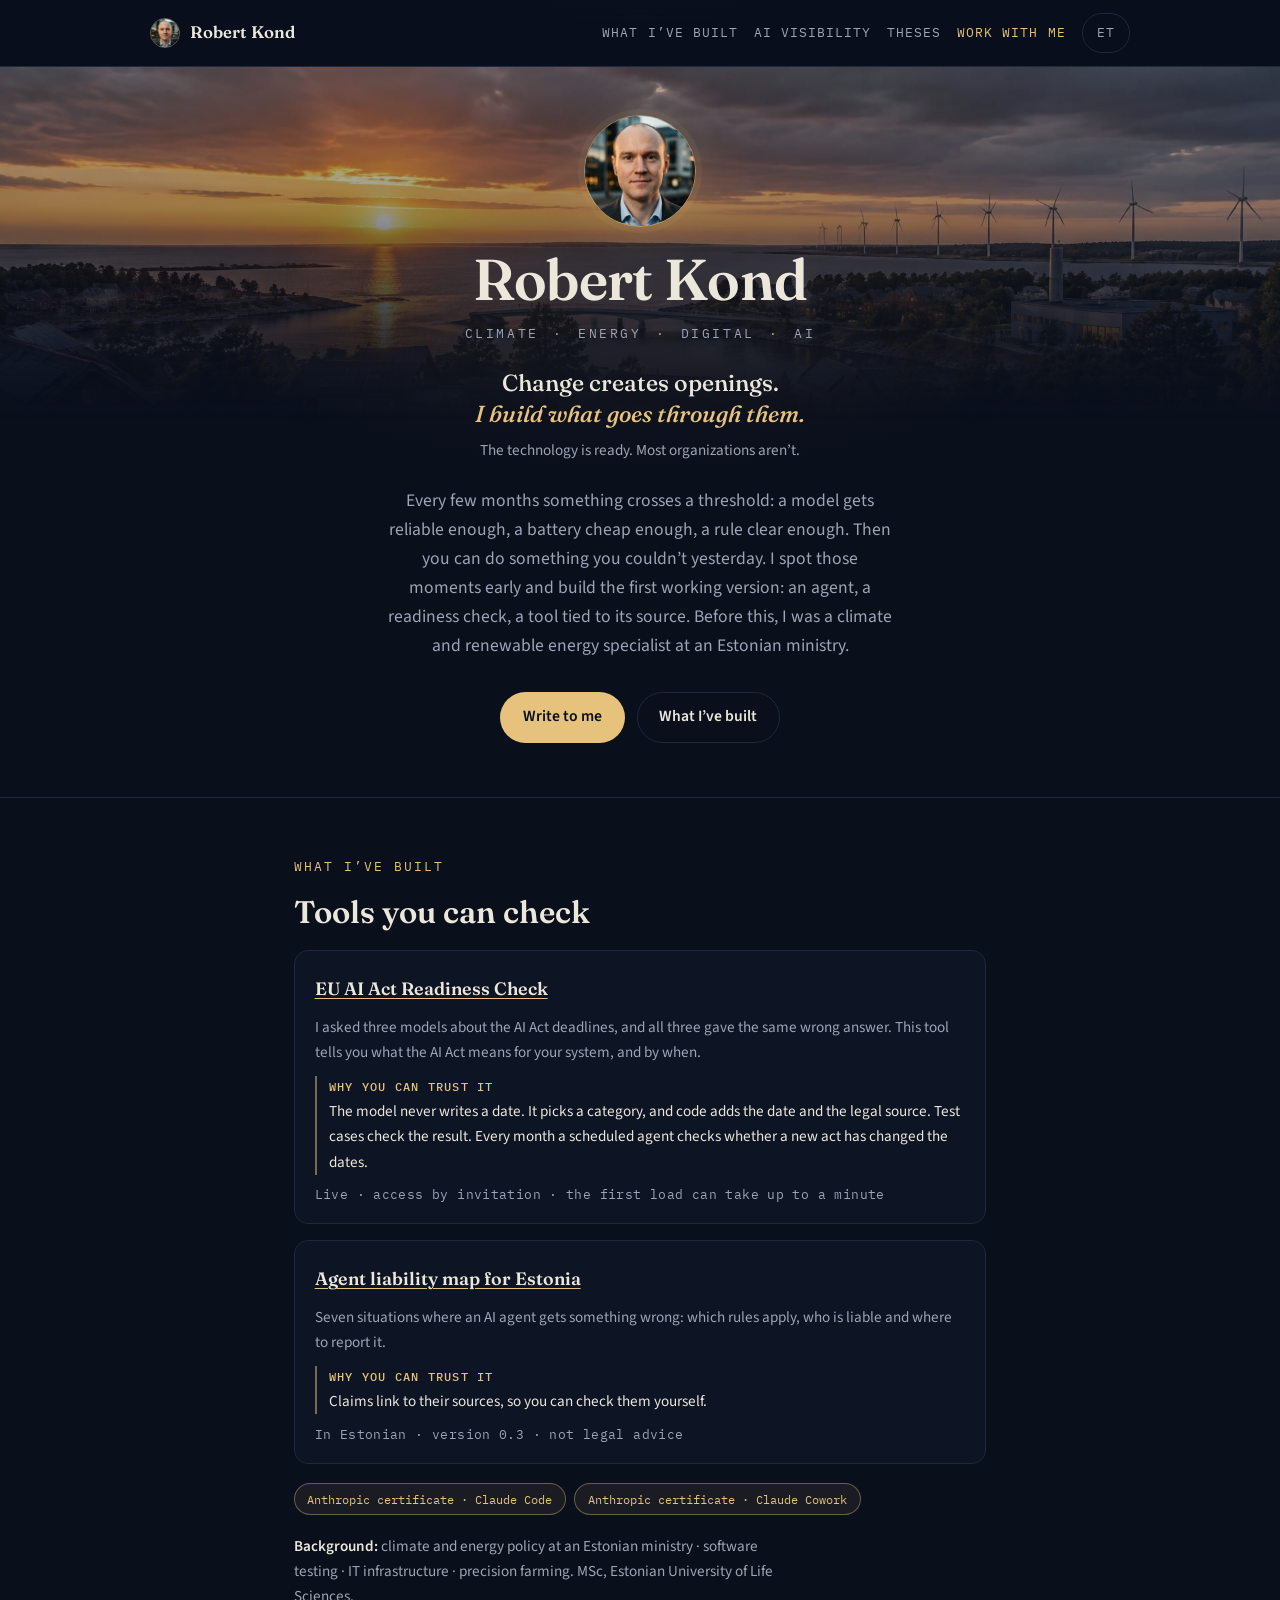
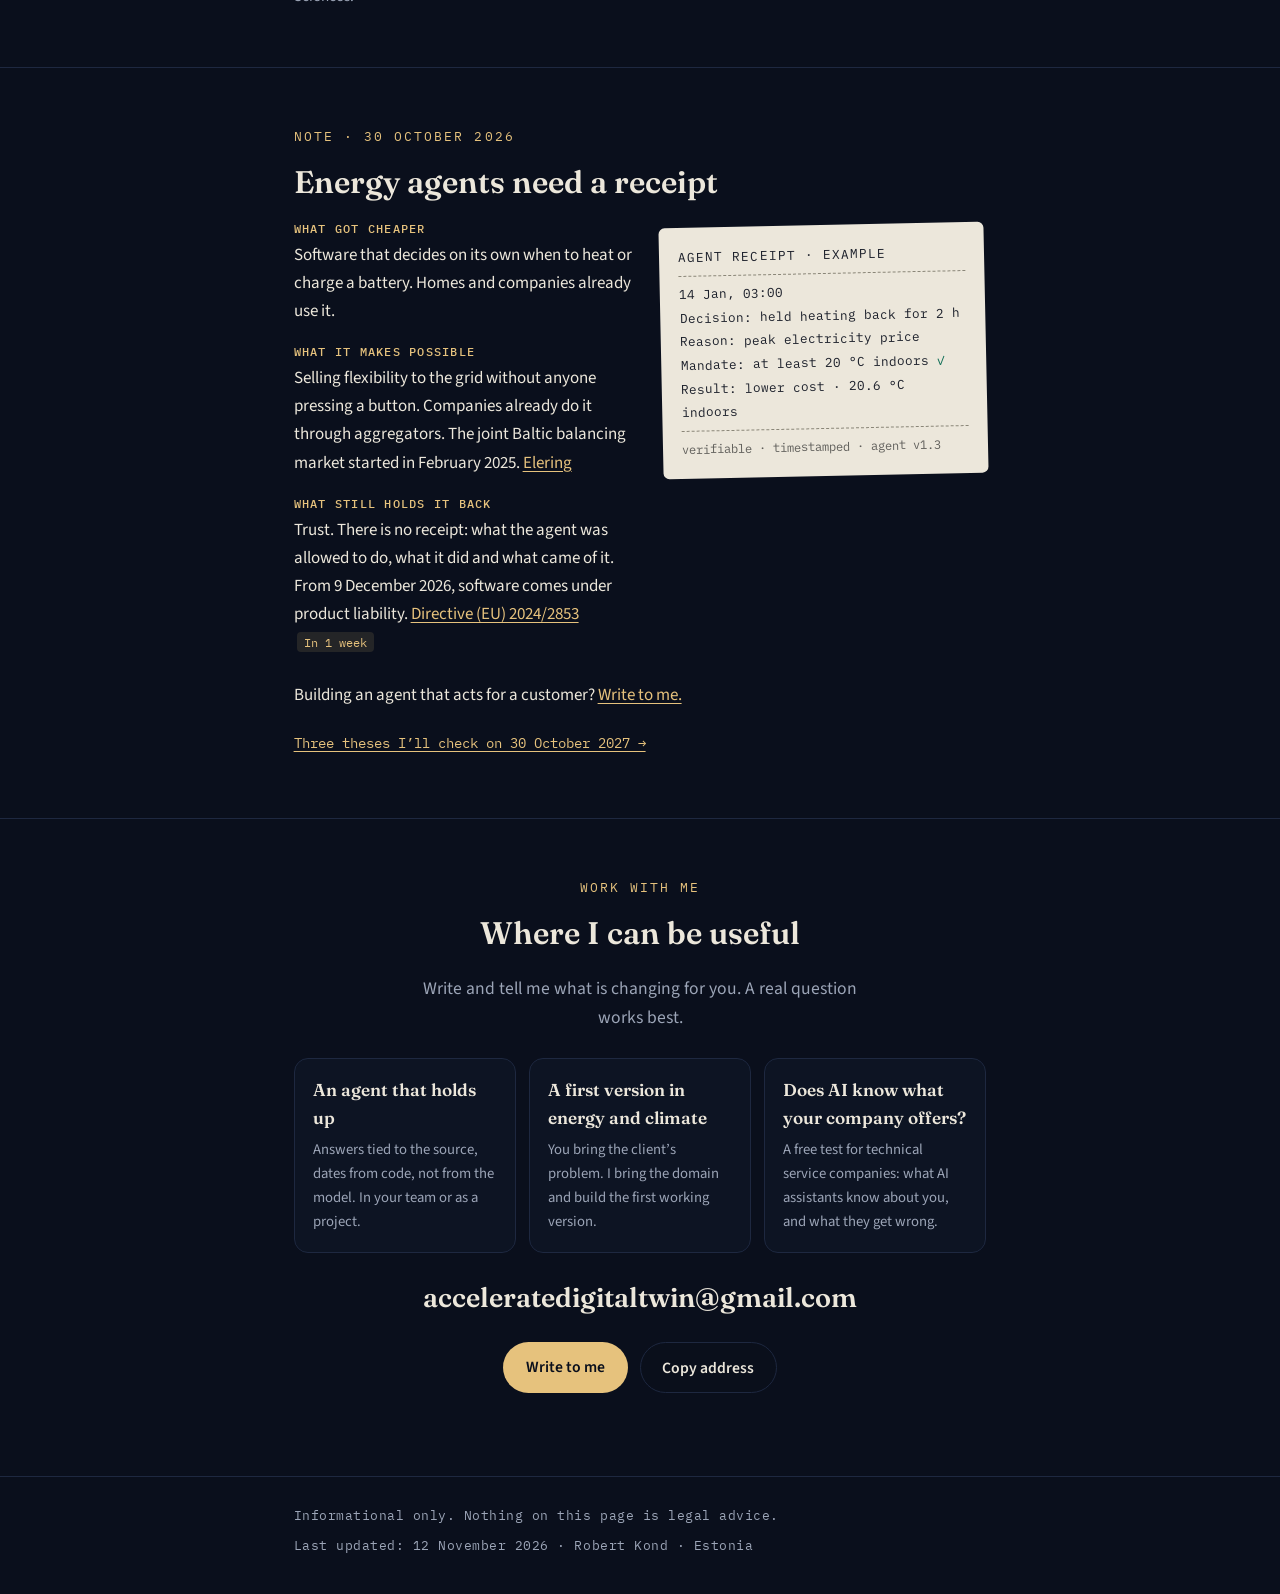
==== commit 3b840d75: "feat(index): link the AI visibility page from the header and contact doors The third contact door is" ====
--- a/index.html
+++ b/index.html
@@ -4,9 +4,9 @@
 <meta charset="utf-8">
 <meta name="viewport" content="width=device-width, initial-scale=1, viewport-fit=cover">
 <title>Robert Kond</title>
-<meta name="description" content="Robert Kond, transition architect. I help organizations understand what a change in technology, regulation or markets means for them, and turn it into working processes, tools and AI solutions.">
-<meta property="og:title" content="Robert Kond · From change to working capability">
-<meta property="og:description" content="I help organizations understand what a change means for them and turn it into working processes, tools and AI solutions.">
+<meta name="description" content="Robert Kond. I spot early when a model, a battery or a rule crosses a threshold, and build the first working version: an agent, a readiness check, a tool tied to its source.">
+<meta property="og:title" content="Robert Kond">
+<meta property="og:description" content="I spot early when a model, a battery or a rule crosses a threshold, and build the first working version.">
 <meta property="og:type" content="website">
 <meta property="og:url" content="https://rkcd.github.io/robertkond.github.io/">
 <meta property="og:image" content="https://rkcd.github.io/robertkond.github.io/og-image.jpg">
@@ -29,14 +29,13 @@
 <header class="site-head">
   <div class="wrap">
     <a class="site-name" href="#main-en"><img class="head-avatar" src="robert-avatar.jpg" alt="" width="30" height="30">Robert Kond</a>
-    <nav class="head-right" aria-label="Main">
-      <a class="head-link soft" href="#problems-en">Problems</a>
-      <a class="head-link soft" href="#sprint-en">Sprint</a>
-      <a class="head-link soft" href="#built-en">Built</a>
-      <a class="head-link soft" href="#radar-en">Radar</a>
-      <a class="head-link" href="#contact-en" data-track="nav-contact">Contact</a>
+    <span class="head-right">
+      <a class="head-link soft" href="#built-en">What I’ve built</a>
+      <a class="head-link soft" href="ai-nahtavus.html?lang=en">AI visibility</a>
+      <a class="head-link soft" href="theses.html">Theses</a>
+      <a class="head-link" href="#contact-en">Work with me</a>
       <button class="lang-btn" type="button" data-set="et" aria-label="Vaheta eesti keelde">ET</button>
-    </nav>
+    </span>
   </div>
 </header>
 
@@ -45,145 +44,33 @@
     <div class="wrap">
       <img class="portrait" src="robert-avatar.jpg" alt="Robert Kond" width="112" height="112">
       <h1 id="h1-en" class="name">Robert Kond</h1>
-      <p class="role">Transition architect <span class="sep">·</span> From change to working capability</p>
-      <p class="tagline">Change opens doors.<br><em>I build what takes you through them.</em></p>
-      <p class="lead">Technology, regulation and markets are changing faster than organizations can adapt. I help you understand what a change means for your organization, find the practical opportunity in it, and turn it into working processes, tools and AI solutions.</p>
-      <ol class="flow" aria-label="How I work">
-        <li>Notice</li><li>Interpret</li><li>Build</li><li>Verify</li>
-      </ol>
-      <div class="cta-row">
-        <a class="btn btn-gold" href="#contact-en" data-track="hero-problem">Bring me a real problem</a>
-        <a class="btn btn-ghost" href="#built-en" data-track="hero-built">Explore what I’ve built</a>
-      </div>
-    </div>
-  </section>
-
-  <section class="block" id="problems-en" aria-labelledby="h-problems-en">
-    <div class="wrap">
-      <p class="kicker">Problems I help solve</p>
-      <h2 id="h-problems-en">Two clocks, and the gap between them</h2>
-      <p class="section-lead">Technology moves on an exponential clock. People, organizations, institutions and physical infrastructure adapt more slowly. The value is not only in the new technology. It is in the bridges that help an organization adapt sooner.</p>
-      <figure class="clocks">
-        <svg viewBox="0 0 640 230" role="img" aria-labelledby="clocks-t-en">
-          <title id="clocks-t-en">Technology rises steeply, organizations rise slowly, and an adaptation gap opens between them. Bridges cross the gap.</title>
-          <path class="c-gap" d="M264 177 L278 175 L292 173 L306 170 L320 168 L334 165 L348 162 L362 158 L376 154 L390 150 L404 146 L418 141 L432 136 L446 130 L460 124 L474 118 L488 111 L502 103 L516 95 L530 86 L544 76 L558 65 L572 54 L586 41 L600 28 L600 146 L544 151 L488 157 L432 162 L376 167 L320 173 Z"/>
-          <path class="c-axis" d="M40 204 H612"/>
-          <path class="c-slow" d="M40 196 L96 192 L152 187 L208 183 L264 178 L320 173 L376 167 L432 162 L488 157 L544 151 L600 146"/>
-          <path class="c-fast" d="M40 196 L54 195 L68 195 L82 194 L96 193 L110 192 L124 192 L138 191 L152 190 L166 188 L180 187 L194 186 L208 184 L222 183 L236 181 L250 179 L264 177 L278 175 L292 173 L306 170 L320 168 L334 165 L348 162 L362 158 L376 154 L390 150 L404 146 L418 141 L432 136 L446 130 L460 124 L474 118 L488 111 L502 103 L516 95 L530 86 L544 76 L558 65 L572 54 L586 41 L600 28"/>
-          <path class="c-bridge" d="M420 141 V163 M500 104 V156"/>
-          <text class="c-lbl c-lbl-fast" x="592" y="22" text-anchor="end">Technology</text>
-          <text class="c-lbl c-lbl-slow" x="600" y="170" text-anchor="end">Organizations</text>
-          <text class="c-lbl c-lbl-gap" x="528" y="128" text-anchor="middle">gap</text>
-          <text class="c-lbl c-lbl-time" x="40" y="222">time →</text>
-        </svg>
-        <figcaption>Gold bars: bridges. A process, a tool or an AI workflow that lets the organization use the change now.</figcaption>
-      </figure>
-      <div class="problems">
-        <article class="problem">
-          <p class="p-tag">A</p>
-          <h3>A change is coming, but its impact is unclear</h3>
-          <ul>
-            <li>A new regulation or standard.</li>
-            <li>Technology changes how the work gets done.</li>
-            <li>New duties or risks appear, and no one knows what to do first.</li>
-          </ul>
-          <p class="p-out"><b class="label">Possible result</b>Impact analysis, a map of obligations, an action plan and the information needed to decide.</p>
-        </article>
-        <article class="problem">
-          <p class="p-tag">B</p>
-          <h3>The work is manual and scattered</h3>
-          <ul>
-            <li>Analysing the same kinds of documents again and again.</li>
-            <li>Collecting information from different systems.</li>
-            <li>Reporting, checks and putting evidence together.</li>
-            <li>Knowledge that doesn’t move between people and teams.</li>
-          </ul>
-          <p class="p-out"><b class="label">Possible result</b>An automated workflow, connected data, an AI agent or an internal tool.</p>
-        </article>
-        <article class="problem">
-          <p class="p-tag">C</p>
-          <h3>AI is available, but using it reliably is hard</h3>
-          <ul>
-            <li>What an AI agent may and may not do.</li>
-            <li>Human oversight and who is accountable.</li>
-            <li>Results you can check, with sources.</li>
-            <li>AI inside a real work process, not a demo.</li>
-          </ul>
-          <p class="p-out"><b class="label">Possible result</b>A verifiable AI workflow, a map of risks and accountability, a prototype.</p>
-        </article>
-      </div>
-      <p class="note-line">Three starting points, one capability: understand the change, decide what to do, build what helps.</p>
-    </div>
-  </section>
-
-  <section class="block" id="sprint-en" aria-labelledby="h-sprint-en" data-view="service">
-    <div class="wrap">
-      <p class="kicker">How we start</p>
-      <h2 id="h-sprint-en">Change-to-Action Sprint</h2>
-      <p class="section-lead">Find out what a change requires of your organization, and what is worth building to deal with it.</p>
-      <div class="sprint">
-        <div>
-          <p class="label">Together we</p>
-          <ol class="steps">
-            <li>Map one specific technological, regulatory or market change.</li>
-            <li>Work out who it affects and which duties, risks or opportunities it creates.</li>
-            <li>Put together a prioritized action plan with owners, deadlines and sources.</li>
-            <li>Find one repetitive or time-consuming task that AI or automation could improve.</li>
-            <li>If it makes sense, build the first working prototype or automated workflow.</li>
-          </ol>
-        </div>
-        <div>
-          <p class="label">You get</p>
-          <ul class="gets">
-            <li>A clear view of what the change means for you</li>
-            <li>A prioritized action plan</li>
-            <li>Sources and reasoning behind the key conclusions</li>
-            <li>A proposal for a technical solution</li>
-            <li>A working prototype, if we agree on one</li>
-          </ul>
-        </div>
-      </div>
-      <ol class="tiers" aria-label="What the sprint includes">
-        <li><b>Analysis</b><span>always</span></li>
-        <li><b>Action plan</b><span>always</span></li>
-        <li><b>Prototype</b><span>if agreed in advance</span></li>
-      </ol>
-      <p class="note-line">This is the first version of the service, shaped together with its first clients. Scope, timing and price are agreed for each case.</p>
-      <div class="cta-row left">
-        <a class="btn btn-gold" href="#contact-en" data-track="sprint-contact">Let’s discuss your organization’s problem</a>
-      </div>
-    </div>
-  </section>
-
-  <section class="block" id="built-en" aria-labelledby="h-built-en" data-view="projects">
+      <p class="domains"><span>Climate</span><span class="sep">·</span><span>Energy</span><span class="sep">·</span><span>Digital</span><span class="sep">·</span><span>AI</span></p>
+      <p class="tagline">Change creates openings.<br><em>I build what goes through them.</em></p>
+      <p class="tagline-sub">The technology is ready. Most organizations aren’t.</p>
+      <p class="lead">Every few months something crosses a threshold: a model gets reliable enough, a battery cheap enough, a rule clear enough. Then you can do something you couldn’t yesterday. I spot those moments early and build the first working version: an agent, a readiness check, a tool tied to its source. Before this, I was a climate and renewable energy specialist at an Estonian ministry.</p>
+      <div class="cta-row">
+        <a class="btn btn-gold" href="#contact-en">Write to me</a>
+        <a class="btn btn-ghost" href="#built-en">What I’ve built</a>
+      </div>
+    </div>
+  </section>
+
+  <section class="block" id="built-en" aria-labelledby="h-built-en">
     <div class="wrap">
       <p class="kicker">What I’ve built</p>
       <h2 id="h-built-en">Tools you can check</h2>
-      <blockquote class="principle">Everything that has to be right lives in code or in checked rules. The model handles language.</blockquote>
       <div class="projects">
-        <article class="project case">
-          <h3><a href="https://eu-ai-act-checker.onrender.com" data-track="project-aiact">EU AI Act Readiness Check</a></h3>
-          <dl class="case-rows">
-            <div><dt>Problem</dt><dd>The AI Act deadlines moved in July 2026. I asked three models about them, and all three gave the same wrong answer.</dd></div>
-            <div><dt>Approach</dt><dd>Separate what needs judgement (which category fits this system) from what has to be exact (dates and legal basis).</dd></div>
-            <div><dt>Solution</dt><dd>Describe your AI system and get its risk category, your role, and the obligations that apply, with dates and sources. Exports to PDF.</dd></div>
-            <div><dt>Architecture</dt><dd>The model only picks categories from a fixed list. Code adds the date, the article, the act that changed it and what the date used to be, from one checked legal corpus.</dd></div>
-            <div><dt>Verifiable</dt><dd>Five test cases, from CV screening to a spam filter, check every result (5 of 5 passed on 24 August 2026). Each answer shows when the corpus was last checked by hand and warns when it is out of date. Every month a scheduled agent looks for new amending acts. It can report, not edit.</dd></div>
-            <div><dt>Status</dt><dd>Live · access by invitation · the first load can take up to a minute</dd></div>
-            <div><dt>Result</dt><dd>No usage measured yet.</dd></div>
-          </dl>
-        </article>
-        <article class="project case">
-          <h3><a href="https://rkcd.github.io/agentide-vastutus/" data-track="project-liability">Agent liability map for Estonia</a></h3>
-          <dl class="case-rows">
-            <div><dt>Problem</dt><dd>When an AI agent gets something wrong, it is unclear which rules apply, who is liable and where to report it.</dd></div>
-            <div><dt>Approach</dt><dd>Seven concrete situations, such as a payment, personal data, a decision about an employee or false information to a customer.</dd></div>
-            <div><dt>Solution</dt><dd>For each situation: the Estonian and EU rules that apply, who answers, where to report, and what to keep right away.</dd></div>
-            <div><dt>Architecture</dt><dd>All content sits in one data file. The build refuses to publish a rule without a source link and status. Agents may propose changes. The page changes only when a person approves them.</dd></div>
-            <div><dt>Verifiable</dt><dd>Rules link to the primary text in Riigi Teataja or the EU Publications Office. Checked rules carry a date, unchecked ones are marked. Four of the seven situations are fully checked.</dd></div>
-            <div><dt>Status</dt><dd>Version 0.3 (20 October 2026) · in Estonian · not legal advice</dd></div>
-            <div><dt>Result</dt><dd>No usage measured yet.</dd></div>
-          </dl>
+        <article class="project">
+          <h3><a href="https://eu-ai-act-checker.onrender.com">EU AI Act Readiness Check</a></h3>
+          <p>I asked three models about the AI Act deadlines, and all three gave the same wrong answer. This tool tells you what the AI Act means for your system, and by when.</p>
+          <p class="decision"><b class="label">Why you can trust it</b>The model never writes a date. It picks a category, and code adds the date and the legal source. Test cases check the result. Every month a scheduled agent checks whether a new act has changed the dates.</p>
+          <p class="meta">Live · access by invitation · the first load can take up to a minute</p>
+        </article>
+        <article class="project">
+          <h3><a href="https://rkcd.github.io/agentide-vastutus/">Agent liability map for Estonia</a></h3>
+          <p>Seven situations where an AI agent gets something wrong: which rules apply, who is liable and where to report it.</p>
+          <p class="decision"><b class="label">Why you can trust it</b>Claims link to their sources, so you can check them yourself.</p>
+          <p class="meta">In Estonian · version 0.3 · not legal advice</p>
         </article>
       </div>
       <ul class="badges" aria-label="Certificates">
@@ -194,104 +81,47 @@
     </div>
   </section>
 
-  <section class="block" id="radar-en" aria-labelledby="h-radar-en" data-view="radar">
-    <div class="wrap">
-      <p class="kicker">Opportunity radar</p>
-      <h2 id="h-radar-en">Changes worth acting on</h2>
-      <p class="section-lead">Not a news feed. For each change: who it affects, what gap it opens, and what you could do next. Dates come from the source act.</p>
-      <div class="radar">
-        <article class="radar-item">
-          <h3>AI agents in everyday work</h3>
-          <p class="r-sum">AI agents can take on longer, multi-step work tasks. Organizations are starting to hand them repetitive processes.</p>
-          <dl class="r-rows">
-            <div><dt>Who it affects</dt><dd>Organizations automating repetitive processes, and the companies that supply the agents.</dd></div>
-            <div><dt>The gap</dt><dd>No clear rights, limits, owners or checks. When an agent errs, no one knows who answers.</dd></div>
-            <div><dt>Opportunity</dt><dd>A control and accountability layer for agents: a mandate, a log and a person who signs off.</dd></div>
-            <div><dt>Next step</dt><dd>Before deploying an agent, write down what it may do, how much, for how long, and who checks. <a href="https://rkcd.github.io/agentide-vastutus/">Liability map</a></dd></div>
-          </dl>
-          <p class="r-src" data-date="2026-12-09">New product liability rules cover software, including AI, for products placed on the market after 9 Dec 2026 · <a href="https://eur-lex.europa.eu/eli/dir/2024/2853/oj">Directive (EU) 2024/2853</a> of 23 Oct 2024 · checked 21 Oct 2026 <span class="status"></span></p>
-        </article>
-        <article class="radar-item">
-          <h3>Energy agents need a receipt</h3>
-          <p class="r-sum">Software that decides on its own when to heat or charge a battery is already used in homes and companies. It can sell flexibility to the grid without anyone pressing a button.</p>
-          <dl class="r-rows">
-            <div><dt>Who it affects</dt><dd>Flexibility aggregators, device makers, building owners and their insurers.</dd></div>
-            <div><dt>The gap</dt><dd>Trust. There is no receipt: what the agent was allowed to do, what it did and what came of it.</dd></div>
-            <div><dt>Opportunity</dt><dd>A verifiable, timestamped record of every automated decision.</dd></div>
-            <div><dt>Next step</dt><dd>List the decisions your system makes on its own, and what you could show a customer afterwards.</dd></div>
-          </dl>
-          <details class="r-more">
-            <summary>See an example receipt</summary>
-            <div class="receipt" role="img" aria-label="Agent receipt, example: on 14 January at 03:00 the agent held heating back for two hours because of the peak electricity price. Mandate: at least 20 °C indoors, met. Result: lower cost, 20.6 °C indoors.">
-              <div class="rc-h">Agent receipt · example</div>
-              <div>14 Jan, 03:00</div>
-              <div>Decision: held heating back for 2 h</div>
-              <div>Reason: peak electricity price</div>
-              <div>Mandate: at least 20 °C indoors <span class="rc-ok">✓</span></div>
-              <div>Result: lower cost · 20.6 °C indoors</div>
-              <div class="rc-f">verifiable · timestamped · agent v1.3</div>
-            </div>
-          </details>
-          <p class="r-src">The joint Baltic balancing market started in February 2025 · <a href="https://elering.ee/en/node/3821">Elering</a> · checked 30 Oct 2026</p>
-        </article>
-        <article class="radar-item">
-          <h3>AI Act: high-risk deadline moved, transparency already applies</h3>
-          <p class="r-sum">The Digital Omnibus moved the obligations for high-risk AI (Annex III) from 2 Aug 2026 to 2 Dec 2027. The transparency duties in Article 50 were not moved and have applied since 2 Aug 2026.</p>
-          <dl class="r-rows">
-            <div><dt>Who it affects</dt><dd>Organizations that use AI in hiring, education, credit and other Annex III areas, and their suppliers.</dd></div>
-            <div><dt>The gap</dt><dd>A later date reads as “nothing to do yet”. Risk management, documentation and human oversight take time to build into a running process.</dd></div>
-            <div><dt>Opportunity</dt><dd>Use the extra time to list your AI systems and build oversight into the process once.</dd></div>
-            <div><dt>Next step</dt><dd>List where you use AI and run each system through the <a href="https://eu-ai-act-checker.onrender.com">readiness check</a>.</dd></div>
-          </dl>
-          <p class="r-src" data-date="2027-12-02">Annex III obligations apply from 2 Dec 2027 · <a href="https://eur-lex.europa.eu/eli/reg/2026/1744/oj">Regulation (EU) 2026/1744</a>, in force since 27 Jul 2026 · checked 24 Aug 2026 <span class="status"></span></p>
-        </article>
-      </div>
-      <p class="freshness" data-fresh></p>
+  <section class="block" id="note-en" aria-labelledby="h-note-en">
+    <div class="wrap">
+      <p class="kicker">Note · 30 October 2026</p>
+      <h2 id="h-note-en">Energy agents need a receipt</h2>
+      <div class="sig-grid">
+        <dl class="rows">
+          <div><dt class="label">What got cheaper</dt><dd>Software that decides on its own when to heat or charge a battery. Homes and companies already use it.</dd></div>
+          <div><dt class="label">What it makes possible</dt><dd>Selling flexibility to the grid without anyone pressing a button. Companies already do it through aggregators. The joint Baltic balancing market started in February 2025. <a href="https://elering.ee/en/node/3821">Elering</a></dd></div>
+          <div data-date="2026-12-09"><dt class="label">What still holds it back</dt><dd>Trust. There is no receipt: what the agent was allowed to do, what it did and what came of it. From 9 December 2026, software comes under product liability. <a href="https://eur-lex.europa.eu/eli/dir/2024/2853/oj">Directive (EU) 2024/2853</a> <span class="status"></span></dd></div>
+        </dl>
+        <div class="receipt" role="img" aria-label="Agent receipt · example">
+          <div class="rc-h">Agent receipt · example</div>
+          <div>14 Jan, 03:00</div>
+          <div>Decision: held heating back for 2 h</div>
+          <div>Reason: peak electricity price</div>
+          <div>Mandate: at least 20 °C indoors <span class="rc-ok">✓</span></div>
+          <div>Result: lower cost · 20.6 °C indoors</div>
+          <div class="rc-f">verifiable · timestamped · agent v1.3</div>
+        </div>
+      </div>
+      <p class="sig-who">Building an agent that acts for a customer? <a href="#contact-en">Write to me.</a></p>
       <p class="more"><a href="theses.html">Three theses I’ll check on 30 October 2027 →</a></p>
     </div>
   </section>
 
-  <section class="block contact" id="contact-en" aria-labelledby="h-contact-en" data-view="contact">
-    <div class="wrap">
-      <p class="kicker">Contact</p>
-      <h2 id="h-contact-en">Bring me an in-between problem.</h2>
-      <p class="lead">The change is already under way. The data, the technology or the regulation is there. But the organization doesn’t know what to do next, or does it all by hand. I help take the problem apart, find a practical solution and, if needed, build it.</p>
-      <ul class="recognize">
-        <li>“Something is changing, but we don’t know what it means for us.”</li>
-        <li>“We know what we should do, but we do it by hand.”</li>
-        <li>“We want to use AI, but we don’t know how to do it in a way we can check.”</li>
-      </ul>
-      <form class="ask" novalidate>
-        <div class="f-row two">
-          <label>Name<input name="name" type="text" autocomplete="name" required></label>
-          <label>Organization <span class="opt">(optional)</span><input name="org" type="text" autocomplete="organization"></label>
-        </div>
-        <label>Email<input name="email" type="email" autocomplete="email" required></label>
-        <label>What do you need help with?
-          <select name="topic" required>
-            <option value="">Choose one</option>
-            <option>A change whose impact is unclear</option>
-            <option>Manual, scattered work</option>
-            <option>Using AI in a way we can check</option>
-            <option>Something else</option>
-          </select>
-        </label>
-        <label>Describe the situation<textarea name="msg" rows="4" required></textarea></label>
-        <p class="privacy">The form sends nothing by itself. It opens your email app with the message filled in, and you decide whether to send it. I use your details only to reply to you. No newsletter, no marketing.</p>
-        <div class="cta-row left">
-          <button class="btn btn-gold" type="submit">Let’s talk about your problem</button>
-        </div>
-        <p class="form-status" role="status" aria-live="polite"></p>
-      </form>
-      <div class="direct">
-        <p class="label">Or write directly</p>
-        <p class="email-text">acceleratedigitaltwin@gmail.com</p>
-        <div class="cta-row">
-          <a class="btn btn-ghost" href="mailto:acceleratedigitaltwin@gmail.com" data-track="contact-email">Write an email</a>
-          <button class="btn btn-ghost copy-email" type="button">Copy address</button>
-        </div>
-        <span class="copy-status" role="status" aria-live="polite"></span>
-      </div>
+  <section class="block contact" id="contact-en" aria-labelledby="h-contact-en">
+    <div class="wrap">
+      <p class="kicker">Work with me</p>
+      <h2 id="h-contact-en">Where I can be useful</h2>
+      <p class="lead">Write and tell me what is changing for you. A real question works best.</p>
+      <div class="doors">
+        <a class="door" href="mailto:acceleratedigitaltwin@gmail.com?subject=Agent"><b>An agent that holds up</b><span>Answers tied to the source, dates from code, not from the model. In your team or as a project.</span></a>
+        <a class="door" href="mailto:acceleratedigitaltwin@gmail.com?subject=First%20version"><b>A first version in energy and climate</b><span>You bring the client’s problem. I bring the domain and build the first working version.</span></a>
+        <a class="door" href="ai-nahtavus.html?lang=en"><b>Does AI know what your company offers?</b><span>A free test for technical service companies: what AI assistants know about you, and what they get wrong.</span></a>
+      </div>
+      <p class="email-text">acceleratedigitaltwin@gmail.com</p>
+      <div class="cta-row">
+        <a class="btn btn-gold" href="mailto:acceleratedigitaltwin@gmail.com">Write to me</a>
+        <button class="btn btn-ghost copy-email" type="button">Copy address</button>
+      </div>
+      <span class="copy-status" role="status" aria-live="polite"></span>
     </div>
   </section>
 </main>
@@ -299,7 +129,7 @@
 <footer class="site-foot">
   <div class="wrap">
     <p>Informational only. Nothing on this page is legal advice.</p>
-    <p>Last updated: 5 November 2026 · Robert Kond · Estonia</p>
+    <p>Last updated: 12 November 2026 · Robert Kond · Estonia</p>
   </div>
 </footer>
 </div>
@@ -310,14 +140,13 @@
 <header class="site-head">
   <div class="wrap">
     <a class="site-name" href="#main-et"><img class="head-avatar" src="robert-avatar.jpg" alt="" width="30" height="30">Robert Kond</a>
-    <nav class="head-right" aria-label="Peamenüü">
-      <a class="head-link soft" href="#problems-et">Probleemid</a>
-      <a class="head-link soft" href="#sprint-et">Sprint</a>
-      <a class="head-link soft" href="#built-et">Ehitatud</a>
-      <a class="head-link soft" href="#radar-et">Radar</a>
-      <a class="head-link" href="#contact-et" data-track="nav-contact">Kontakt</a>
+    <span class="head-right">
+      <a class="head-link soft" href="#built-et">Mida olen ehitanud</a>
+      <a class="head-link soft" href="ai-nahtavus.html">AI-nähtavus</a>
+      <a class="head-link soft" href="theses.html?lang=et">Teesid</a>
+      <a class="head-link" href="#contact-et">Koostöö</a>
       <button class="lang-btn" type="button" data-set="en" aria-label="Switch to English">EN</button>
-    </nav>
+    </span>
   </div>
 </header>
 
@@ -326,145 +155,33 @@
     <div class="wrap">
       <img class="portrait" src="robert-avatar.jpg" alt="Robert Kond" width="112" height="112">
       <h1 id="h1-et" class="name">Robert Kond</h1>
-      <p class="role">Siirdearhitekt <span class="sep">·</span> Muutusest töötava võimekuseni</p>
-      <p class="tagline">Muutus avab uksi.<br><em>Mina ehitan selle, mis neist läbi viib.</em></p>
-      <p class="lead">Tehnoloogia, regulatsioonid ja turg muutuvad kiiremini, kui organisatsioonid jõuavad kohaneda. Aitan mõista, mida muutus sinu organisatsioonile tähendab, leida sellest praktilise võimaluse ja muuta see töötavateks protsessideks, tööriistadeks ja AI-lahendusteks.</p>
-      <ol class="flow" aria-label="Kuidas ma töötan">
-        <li>Märkan</li><li>Tõlgendan</li><li>Ehitan</li><li>Kontrollin</li>
-      </ol>
-      <div class="cta-row">
-        <a class="btn btn-gold" href="#contact-et" data-track="hero-problem">Too mulle päris probleem</a>
-        <a class="btn btn-ghost" href="#built-et" data-track="hero-built">Vaata, mida olen ehitanud</a>
-      </div>
-    </div>
-  </section>
-
-  <section class="block" id="problems-et" aria-labelledby="h-problems-et">
-    <div class="wrap">
-      <p class="kicker">Probleemid, mida aitan lahendada</p>
-      <h2 id="h-problems-et">Kaks kella ja lõhe nende vahel</h2>
-      <p class="section-lead">Tehnoloogia kell käib eksponentsiaalselt. Inimesed, organisatsioonid, institutsioonid ja füüsiline taristu kohanevad aeglasemalt. Väärtus ei ole ainult uues tehnoloogias, vaid sildades, mis aitavad organisatsioonil kiiremini kohaneda.</p>
-      <figure class="clocks">
-        <svg viewBox="0 0 640 230" role="img" aria-labelledby="clocks-t-et">
-          <title id="clocks-t-et">Tehnoloogia tõuseb järsult, organisatsioonid aeglaselt ja nende vahele tekib kohanemise lõhe. Sillad ületavad lõhe.</title>
-          <path class="c-gap" d="M264 177 L278 175 L292 173 L306 170 L320 168 L334 165 L348 162 L362 158 L376 154 L390 150 L404 146 L418 141 L432 136 L446 130 L460 124 L474 118 L488 111 L502 103 L516 95 L530 86 L544 76 L558 65 L572 54 L586 41 L600 28 L600 146 L544 151 L488 157 L432 162 L376 167 L320 173 Z"/>
-          <path class="c-axis" d="M40 204 H612"/>
-          <path class="c-slow" d="M40 196 L96 192 L152 187 L208 183 L264 178 L320 173 L376 167 L432 162 L488 157 L544 151 L600 146"/>
-          <path class="c-fast" d="M40 196 L54 195 L68 195 L82 194 L96 193 L110 192 L124 192 L138 191 L152 190 L166 188 L180 187 L194 186 L208 184 L222 183 L236 181 L250 179 L264 177 L278 175 L292 173 L306 170 L320 168 L334 165 L348 162 L362 158 L376 154 L390 150 L404 146 L418 141 L432 136 L446 130 L460 124 L474 118 L488 111 L502 103 L516 95 L530 86 L544 76 L558 65 L572 54 L586 41 L600 28"/>
-          <path class="c-bridge" d="M420 141 V163 M500 104 V156"/>
-          <text class="c-lbl c-lbl-fast" x="592" y="22" text-anchor="end">Tehnoloogia</text>
-          <text class="c-lbl c-lbl-slow" x="600" y="170" text-anchor="end">Organisatsioonid</text>
-          <text class="c-lbl c-lbl-gap" x="528" y="128" text-anchor="middle">lõhe</text>
-          <text class="c-lbl c-lbl-time" x="40" y="222">aeg →</text>
-        </svg>
-        <figcaption>Kuldsed tulbad on sillad: protsess, tööriist või AI-töövoog, mis laseb organisatsioonil muutust kohe kasutada.</figcaption>
-      </figure>
-      <div class="problems">
-        <article class="problem">
-          <p class="p-tag">A</p>
-          <h3>Muutus on tulemas, aga selle mõju pole selge</h3>
-          <ul>
-            <li>Uus regulatsioon või standard.</li>
-            <li>Tehnoloogia muudab senist töökorraldust.</li>
-            <li>Tekivad uued kohustused või riskid ja keegi ei tea, millest alustada.</li>
-          </ul>
-          <p class="p-out"><b class="label">Võimalik tulemus</b>Mõjuanalüüs, kohustuste kaart, tegevusplaan ja otsuseks vajalik info.</p>
-        </article>
-        <article class="problem">
-          <p class="p-tag">B</p>
-          <h3>Töö käib käsitsi ja killustatult</h3>
-          <ul>
-            <li>Samasuguste dokumentide analüüs ikka ja jälle.</li>
-            <li>Info kogumine eri süsteemidest.</li>
-            <li>Aruandlus, kontroll ja tõendite kokkupanek.</li>
-            <li>Teadmised ei liigu inimeste ja osakondade vahel.</li>
-          </ul>
-          <p class="p-out"><b class="label">Võimalik tulemus</b>Automatiseeritud töövoog, ühendatud andmed, AI-agent või sisemine tööriist.</p>
-        </article>
-        <article class="problem">
-          <p class="p-tag">C</p>
-          <h3>AI võimalused on olemas, aga usaldusväärselt rakendada on keeruline</h3>
-          <ul>
-            <li>Mida AI-agent tohib teha ja mida mitte.</li>
-            <li>Inimese kontroll ja vastutus.</li>
-            <li>Kontrollitavad tulemused koos allikatega.</li>
-            <li>AI päris tööprotsessis, mitte demona.</li>
-          </ul>
-          <p class="p-out"><b class="label">Võimalik tulemus</b>Kontrollitav AI-töövoog, riskide ja vastutuse kaart, prototüüp.</p>
-        </article>
-      </div>
-      <p class="note-line">Kolm lähtekohta, üks võimekus: mõista muutust, otsustada, mida teha, ja ehitada see, mis aitab.</p>
-    </div>
-  </section>
-
-  <section class="block" id="sprint-et" aria-labelledby="h-sprint-et" data-view="service">
-    <div class="wrap">
-      <p class="kicker">Kust alustame</p>
-      <h2 id="h-sprint-et">Muutuse mõju ja teostuse sprint</h2>
-      <p class="section-lead">Selgitame välja, mida muutus sinu organisatsioonilt nõuab ja mida tasub selle lahendamiseks ehitada.</p>
-      <div class="sprint">
-        <div>
-          <p class="label">Koostöö käigus</p>
-          <ol class="steps">
-            <li>Kaardistan ühe konkreetse tehnoloogilise, regulatiivse või ärilise muutuse.</li>
-            <li>Selgitan välja, keda see mõjutab ja millised kohustused, riskid või võimalused tekivad.</li>
-            <li>Koostan prioriseeritud tegevusplaani koos vastutajate, tähtaegade ja allikatega.</li>
-            <li>Leian ühe korduva või aeganõudva töö, mida saaks AI või automatiseerimisega parandada.</li>
-            <li>Vajadusel ehitan esimese töötava prototüübi või automatiseeritud töövoo.</li>
-          </ol>
-        </div>
-        <div>
-          <p class="label">Sa saad</p>
-          <ul class="gets">
-            <li>Selge ülevaate muutuse mõjust</li>
-            <li>Prioriseeritud tegevusplaani</li>
-            <li>Viited ja põhjendused olulistele järeldustele</li>
-            <li>Ettepaneku tehnilise lahenduse loomiseks</li>
-            <li>Kokkuleppel töötava prototüübi</li>
-          </ul>
-        </div>
-      </div>
-      <ol class="tiers" aria-label="Mida sprint sisaldab">
-        <li><b>Analüüs</b><span>alati</span></li>
-        <li><b>Tegevusplaan</b><span>alati</span></li>
-        <li><b>Prototüüp</b><span>kui lepime eelnevalt kokku</span></li>
-      </ol>
-      <p class="note-line">See on teenuse esimene versioon, mida kujundan koos esimeste klientidega. Ulatuse, aja ja hinna lepime kokku iga juhtumi puhul eraldi.</p>
-      <div class="cta-row left">
-        <a class="btn btn-gold" href="#contact-et" data-track="sprint-contact">Arutame sinu organisatsiooni probleemi</a>
-      </div>
-    </div>
-  </section>
-
-  <section class="block" id="built-et" aria-labelledby="h-built-et" data-view="projects">
+      <p class="domains"><span>Kliima</span><span class="sep">·</span><span>Energia</span><span class="sep">·</span><span>Digi</span><span class="sep">·</span><span>AI</span></p>
+      <p class="tagline">Muutus avab uksi.<br><em>Ehitan selle, millega neist läbi minna.</em></p>
+      <p class="tagline-sub">Tehnoloogia on valmis. Enamik organisatsioone ei&nbsp;ole.</p>
+      <p class="lead">Iga paari kuu tagant ületab miski läve: mudel muutub piisavalt töökindlaks, aku piisavalt odavaks, reegel piisavalt selgeks. Siis saab teha midagi, mida eile ei saanud. Märkan neid hetki varakult ja ehitan esimese töötava versiooni: agendi, valmisoleku kontrolli või allikaga seotud tööriista. Varem töötasin ministeeriumis kliima- ja taastuvenergia spetsialistina.</p>
+      <div class="cta-row">
+        <a class="btn btn-gold" href="#contact-et">Kirjuta mulle</a>
+        <a class="btn btn-ghost" href="#built-et">Mida olen ehitanud</a>
+      </div>
+    </div>
+  </section>
+
+  <section class="block" id="built-et" aria-labelledby="h-built-et">
     <div class="wrap">
       <p class="kicker">Mida olen ehitanud</p>
       <h2 id="h-built-et">Tööriistad, mida saab kontrollida</h2>
-      <blockquote class="principle">Kõik, mis peab olema õige, elab koodis või kontrollitud reeglites. Mudel tegeleb keelega.</blockquote>
       <div class="projects">
-        <article class="project case">
-          <h3><a href="https://eu-ai-act-checker.onrender.com" data-track="project-aiact">EU AI Act Readiness Check</a></h3>
-          <dl class="case-rows">
-            <div><dt>Probleem</dt><dd>AI Acti tähtajad muutusid 2026. aasta juulis. Küsisin nende kohta kolmelt mudelilt ja kõik kolm andsid sama vale vastuse.</dd></div>
-            <div><dt>Lähenemine</dt><dd>Eraldada see, mis vajab hinnangut (milline kategooria sellele süsteemile sobib), sellest, mis peab olema täpne (kuupäevad ja õiguslik alus).</dd></div>
-            <div><dt>Lahendus</dt><dd>Kirjelda oma AI-süsteemi ja saad selle riskikategooria, oma rolli ning kehtivad kohustused koos kuupäevade ja allikatega. Tulemuse saab PDF-ina.</dd></div>
-            <div><dt>Arhitektuur</dt><dd>Mudel valib ainult kategooriaid kindlast nimekirjast. Kood lisab kuupäeva, artikli, seda muutnud akti ja varasema kuupäeva ühest kontrollitud õiguskorpusest.</dd></div>
-            <div><dt>Kontrollitavus</dt><dd>Viis testjuhtumit, CV-de sõelumisest rämpsposti filtrini, kontrollivad iga tulemust (24. augustil 2026 läbisid kõik viis). Iga vastus näitab, millal korpust viimati käsitsi kontrolliti, ja hoiatab, kui see on aegunud. Iga kuu otsib ajastatud agent uusi muutmisakte. Ta saab teatada, mitte muuta.</dd></div>
-            <div><dt>Staatus</dt><dd>Töötab · ligipääs kutse alusel · esimene laadimine võib võtta kuni minuti</dd></div>
-            <div><dt>Tulemus</dt><dd>Kasutust pole veel mõõdetud.</dd></div>
-          </dl>
-        </article>
-        <article class="project case">
-          <h3><a href="https://rkcd.github.io/agentide-vastutus/" data-track="project-liability">Agentide vastutuse kaart Eestis</a></h3>
-          <dl class="case-rows">
-            <div><dt>Probleem</dt><dd>Kui AI-agent eksib, on ebaselge, millised reeglid kehtivad, kes vastutab ja kuhu teatada.</dd></div>
-            <div><dt>Lähenemine</dt><dd>Seitse konkreetset olukorda, näiteks makse, isikuandmed, töötajat puudutav otsus või kliendile antud vale info.</dd></div>
-            <div><dt>Lahendus</dt><dd>Iga olukorra kohta: kehtivad Eesti ja EL-i reeglid, kes vastutab, kuhu teatada ja mida kohe säilitada.</dd></div>
-            <div><dt>Arhitektuur</dt><dd>Kogu sisu on ühes andmefailis. Ehitus keeldub avaldamast normi, millel pole allikalinki ja staatust. Agendid võivad muudatusi pakkuda, aga leht muutub alles siis, kui inimene need kinnitab.</dd></div>
-            <div><dt>Kontrollitavus</dt><dd>Normid viitavad esmaallikale Riigi Teatajas või ELi väljaannete talituses. Kontrollitud normi juures on kuupäev, kontrollimata norm on märgitud. Seitsmest olukorrast neli on täielikult kontrollitud.</dd></div>
-            <div><dt>Staatus</dt><dd>Versioon 0.3 (20. oktoober 2026) · ei ole õigusnõu</dd></div>
-            <div><dt>Tulemus</dt><dd>Kasutust pole veel mõõdetud.</dd></div>
-          </dl>
+        <article class="project">
+          <h3><a href="https://eu-ai-act-checker.onrender.com">EU AI Act Readiness Check</a></h3>
+          <p>Küsisin kolmelt mudelilt AI Acti tähtaegade kohta ja kõik kolm andsid sama vale vastuse. See tööriist ütleb, mida AI Act sinu süsteemile tähendab ja mis ajaks.</p>
+          <p class="decision"><b class="label">Miks seda usaldada</b>Mudel ei kirjuta ühtegi kuupäeva. Ta valib kategooria ning kood lisab kuupäeva ja õigusliku allika. Testjuhtumid kontrollivad tulemust. Iga kuu kontrollib ajastatud agent, kas mõni uus õigusakt on kuupäevi muutnud.</p>
+          <p class="meta">Töötab · ligipääs kutse alusel · esimene laadimine võib võtta kuni minuti</p>
+        </article>
+        <article class="project">
+          <h3><a href="https://rkcd.github.io/agentide-vastutus/">Agentide vastutuse kaart Eestis</a></h3>
+          <p>Seitse olukorda, kus AI-agent eksib: millised reeglid kehtivad, kes vastutab ja kuhu teatada.</p>
+          <p class="decision"><b class="label">Miks seda usaldada</b>Väidete juures on allikalingid, nii et saad need ise üle kontrollida.</p>
+          <p class="meta">Versioon 0.3 · ei ole õigusnõu</p>
         </article>
       </div>
       <ul class="badges" aria-label="Sertifikaadid">
@@ -475,104 +192,47 @@
     </div>
   </section>
 
-  <section class="block" id="radar-et" aria-labelledby="h-radar-et" data-view="radar">
-    <div class="wrap">
-      <p class="kicker">Võimaluste radar</p>
-      <h2 id="h-radar-et">Muutused, millega tasub tegeleda</h2>
-      <p class="section-lead">See ei ole uudistevoog. Iga muutuse juures on kirjas, keda see mõjutab, millise lõhe see avab ja mida saaks järgmiseks teha. Kuupäevad tulevad õigusaktist.</p>
-      <div class="radar">
-        <article class="radar-item">
-          <h3>AI-agendid igapäevatöös</h3>
-          <p class="r-sum">AI-agendid suudavad võtta üle pikemaid ja mitmeastmelisi tööülesandeid. Organisatsioonid hakkavad neile andma korduvaid protsesse.</p>
-          <dl class="r-rows">
-            <div><dt>Keda mõjutab</dt><dd>Organisatsioone, kes automatiseerivad korduvaid tööprotsesse, ja agentide tarnijaid.</dd></div>
-            <div><dt>Lõhe</dt><dd>Puuduvad selged õigused, piirangud, vastutajad ja kontroll. Kui agent eksib, ei tea keegi, kes vastutab.</dd></div>
-            <div><dt>Võimalus</dt><dd>Agentide kontrolli- ja vastutussüsteem: volitus, logi ja inimene, kes kinnitab.</dd></div>
-            <div><dt>Järgmine samm</dt><dd>Enne agendi kasutuselevõttu pane kirja, mida ta tohib teha, kui palju, kui kaua ja kes kontrollib. <a href="https://rkcd.github.io/agentide-vastutus/">Vastutuse kaart</a></dd></div>
-          </dl>
-          <p class="r-src" data-date="2026-12-09">Uus tootevastutus hõlmab ka tarkvara, sh AI-d, kui toode lastakse turule pärast 9.12.2026 · <a href="https://eur-lex.europa.eu/eli/dir/2024/2853/oj">direktiiv (EL) 2024/2853</a>, 23.10.2024 · kontrollitud 21.10.2026 <span class="status"></span></p>
-        </article>
-        <article class="radar-item">
-          <h3>Energiaagent vajab kviitungit</h3>
-          <p class="r-sum">Tarkvara, mis otsustab ise, millal kütta või akut laadida, on kodudes ja ettevõtetes juba kasutusel. See saab müüa võrgule paindlikkust, ilma et keegi nuppu vajutaks.</p>
-          <dl class="r-rows">
-            <div><dt>Keda mõjutab</dt><dd>Paindlikkuse agregaatoreid, seadmetootjaid, hoonete omanikke ja nende kindlustajaid.</dd></div>
-            <div><dt>Lõhe</dt><dd>Usaldus. Puudub kviitung: mida agent tohtis teha, mida ta tegi ja mis sellest tuli.</dd></div>
-            <div><dt>Võimalus</dt><dd>Kontrollitav ja ajatempliga kirje igast automaatsest otsusest.</dd></div>
-            <div><dt>Järgmine samm</dt><dd>Pane kirja otsused, mida sinu süsteem teeb ise, ja mida saaksid kliendile hiljem näidata.</dd></div>
-          </dl>
-          <details class="r-more">
-            <summary>Vaata kviitungi näidet</summary>
-            <div class="receipt" role="img" aria-label="Agendi kviitung, näide: 14. jaanuaril kell 03.00 lükkas agent kütte elektri tipphinna tõttu kaks tundi edasi. Volitus: toas vähemalt 20 °C, täidetud. Tulemus: väiksem kulu, toas 20,6 °C.">
-              <div class="rc-h">Agendi kviitung · näide</div>
-              <div>14.01 kell 03:00</div>
-              <div>Otsus: lükkasin kütte 2 h edasi</div>
-              <div>Põhjus: elektri tipphind</div>
-              <div>Volitus: toas vähemalt 20 °C <span class="rc-ok">✓</span></div>
-              <div>Tulemus: väiksem kulu · toas 20,6 °C</div>
-              <div class="rc-f">kontrollitav · ajatempliga · agent v1.3</div>
-            </div>
-          </details>
-          <p class="r-src">Baltikumi ühine tasakaaluturg alustas 2025. aasta veebruaris · <a href="https://elering.ee/en/node/3821">Elering</a> · kontrollitud 30.10.2026</p>
-        </article>
-        <article class="radar-item">
-          <h3>AI Act: suure riskiga süsteemide tähtaeg nihkus, läbipaistvus kehtib juba</h3>
-          <p class="r-sum">Digi-omnibus lükkas suure riskiga AI (III lisa) kohustused 2.08.2026 pealt edasi 2.12.2027 peale. Artikli 50 läbipaistvuskohustusi edasi ei lükatud ja need kehtivad alates 2.08.2026.</p>
-          <dl class="r-rows">
-            <div><dt>Keda mõjutab</dt><dd>Organisatsioone, kes kasutavad AI-d värbamises, hariduses, laenuotsustes ja teistes III lisa valdkondades, ning nende tarnijaid.</dd></div>
-            <div><dt>Lõhe</dt><dd>Hilisem tähtaeg kõlab nagu „veel pole midagi teha“. Riskijuhtimise, dokumentatsiooni ja inimkontrolli töötavasse protsessi viimine võtab aega.</dd></div>
-            <div><dt>Võimalus</dt><dd>Kasuta lisaaega, et oma AI-süsteemid üles lugeda ja kontroll korra protsessi sisse ehitada.</dd></div>
-            <div><dt>Järgmine samm</dt><dd>Pane kirja, kus te AI-d kasutate, ja lase iga süsteem läbi <a href="https://eu-ai-act-checker.onrender.com">valmisoleku kontrolli</a>.</dd></div>
-          </dl>
-          <p class="r-src" data-date="2027-12-02">III lisa kohustused kohalduvad alates 2.12.2027 · <a href="https://eur-lex.europa.eu/eli/reg/2026/1744/oj">määrus (EL) 2026/1744</a>, jõus alates 27.07.2026 · kontrollitud 24.08.2026 <span class="status"></span></p>
-        </article>
-      </div>
-      <p class="freshness" data-fresh></p>
+  <section class="block" id="note-et" aria-labelledby="h-note-et">
+    <div class="wrap">
+      <p class="kicker">Märge · 30. oktoober 2026</p>
+      <h2 id="h-note-et">Energiaagent vajab kviitungit</h2>
+      <div class="sig-grid">
+        <dl class="rows">
+          <div><dt class="label">Mis odavnes</dt><dd>Tarkvara, mis otsustab ise, millal kütta või akut laadida. Kodud ja ettevõtted juba kasutavad seda.</dd></div>
+          <div><dt class="label">Mida see võimaldab</dt><dd>Müüa võrgule paindlikkust, ilma et keegi nuppu vajutaks. Ettevõtted teevad seda juba agregaatorite kaudu. Baltikumi ühine tasakaaluturg alustas 2025. aasta veebruaris. <a href="https://elering.ee/en/node/3821">Elering</a></dd></div>
+          <div data-date="2026-12-09"><dt class="label">Mis veel takistab</dt><dd>Usaldus. Puudub kviitung: mida agent tohtis teha, mida ta tegi ja mis sellest tuli. Alates 9. detsembrist 2026 läheb tarkvara tootevastutuse alla. <a href="https://eur-lex.europa.eu/eli/dir/2024/2853/oj">Direktiiv (EL) 2024/2853</a> <span class="status"></span></dd></div>
+        </dl>
+        <div class="receipt" role="img" aria-label="Agendi kviitung · näide">
+          <div class="rc-h">Agendi kviitung · näide</div>
+          <div>14.01 kell 03:00</div>
+          <div>Otsus: lükkasin kütte 2 h edasi</div>
+          <div>Põhjus: elektri tipphind</div>
+          <div>Volitus: toas vähemalt 20 °C <span class="rc-ok">✓</span></div>
+          <div>Tulemus: väiksem kulu · toas 20,6 °C</div>
+          <div class="rc-f">kontrollitav · ajatempliga · agent v1.3</div>
+        </div>
+      </div>
+      <p class="sig-who">Ehitad agenti, mis tegutseb kliendi eest? <a href="#contact-et">Kirjuta mulle.</a></p>
       <p class="more"><a href="theses.html?lang=et">Kolm teesi, mida kontrollin 30. oktoobril 2027 →</a></p>
     </div>
   </section>
 
-  <section class="block contact" id="contact-et" aria-labelledby="h-contact-et" data-view="contact">
-    <div class="wrap">
-      <p class="kicker">Kontakt</p>
-      <h2 id="h-contact-et">Too mulle vahepealne probleem.</h2>
-      <p class="lead">Muutus on juba käimas. Andmed, tehnoloogia või regulatsioon on olemas. Aga organisatsioon ei tea, mida järgmiseks teha, või teeb kõike käsitsi. Aitan probleemi lahti võtta, leida praktilise lahenduse ja vajadusel selle ka ehitada.</p>
-      <ul class="recognize">
-        <li>„Meil on muutus, aga me ei tea, mida see meie jaoks tähendab.“</li>
-        <li>„Me teame, mida peaks tegema, aga teeme seda käsitsi.“</li>
-        <li>„Tahame AI-d kasutada, aga ei tea, kuidas teha seda kontrollitavalt.“</li>
-      </ul>
-      <form class="ask" novalidate>
-        <div class="f-row two">
-          <label>Nimi<input name="name" type="text" autocomplete="name" required></label>
-          <label>Organisatsioon <span class="opt">(valikuline)</span><input name="org" type="text" autocomplete="organization"></label>
-        </div>
-        <label>E-post<input name="email" type="email" autocomplete="email" required></label>
-        <label>Millega vajad abi?
-          <select name="topic" required>
-            <option value="">Vali üks</option>
-            <option>Muutus, mille mõju pole selge</option>
-            <option>Käsitsi ja killustatult tehtav töö</option>
-            <option>AI kontrollitav kasutamine</option>
-            <option>Midagi muud</option>
-          </select>
-        </label>
-        <label>Kirjelda olukorda<textarea name="msg" rows="4" required></textarea></label>
-        <p class="privacy">Vorm ise midagi ei saada. See avab sinu e-posti rakenduse täidetud kirjaga ja sina otsustad, kas see ära saata. Kasutan sinu andmeid ainult sulle vastamiseks. Uudiskirja ega turundust ei ole.</p>
-        <div class="cta-row left">
-          <button class="btn btn-gold" type="submit">Räägime sinu probleemist</button>
-        </div>
-        <p class="form-status" role="status" aria-live="polite"></p>
-      </form>
-      <div class="direct">
-        <p class="label">Või kirjuta otse</p>
-        <p class="email-text">acceleratedigitaltwin@gmail.com</p>
-        <div class="cta-row">
-          <a class="btn btn-ghost" href="mailto:acceleratedigitaltwin@gmail.com" data-track="contact-email">Kirjuta e-kiri</a>
-          <button class="btn btn-ghost copy-email" type="button">Kopeeri aadress</button>
-        </div>
-        <span class="copy-status" role="status" aria-live="polite"></span>
-      </div>
+  <section class="block contact" id="contact-et" aria-labelledby="h-contact-et">
+    <div class="wrap">
+      <p class="kicker">Koostöö</p>
+      <h2 id="h-contact-et">Kus saan kasulik olla</h2>
+      <p class="lead">Kirjuta, mis teil muutub. Kõige paremini töötab päris küsimus.</p>
+      <div class="doors">
+        <a class="door" href="mailto:acceleratedigitaltwin@gmail.com?subject=Agent"><b>Agent, mis peab vastu</b><span>Vastused on seotud allikaga, kuupäevad tulevad koodist, mitte mudelist. Sinu meeskonnas või projektina.</span></a>
+        <a class="door" href="mailto:acceleratedigitaltwin@gmail.com?subject=Esimene%20versioon"><b>Esimene versioon energias ja kliimas</b><span>Sina tood kliendi probleemi. Mina toon valdkonna ja ehitan esimese töötava versiooni.</span></a>
+        <a class="door" href="ai-nahtavus.html"><b>Kas AI teab, mida sinu ettevõte pakub?</b><span>Tasuta test tehniliste teenuste ettevõtetele: mida AI-assistendid sinust teavad ja mida valesti.</span></a>
+      </div>
+      <p class="email-text">acceleratedigitaltwin@gmail.com</p>
+      <div class="cta-row">
+        <a class="btn btn-gold" href="mailto:acceleratedigitaltwin@gmail.com">Kirjuta mulle</a>
+        <button class="btn btn-ghost copy-email" type="button">Kopeeri aadress</button>
+      </div>
+      <span class="copy-status" role="status" aria-live="polite"></span>
     </div>
   </section>
 </main>
@@ -580,7 +240,7 @@
 <footer class="site-foot">
   <div class="wrap">
     <p>Ainult informatiivne. Miski sellel lehel ei ole õigusnõustamine.</p>
-    <p>Viimati uuendatud: 5. november 2026 · Robert Kond · Eesti</p>
+    <p>Viimati uuendatud: 12. november 2026 · Robert Kond · Eesti</p>
   </div>
 </footer>
 </div>
--- a/site.css
+++ b/site.css
@@ -210,103 +210,95 @@
   .receipt { transform: none; }
 }
 
-/* ===== V9: value proposition, sprint, case studies, radar, inquiry form ===== */
-.role { margin-top: .7rem; font-family: var(--mono); font-size: .8rem; letter-spacing: .14em; text-transform: uppercase; color: var(--muted); text-wrap: balance; }
-.role .sep { color: var(--gold); margin-inline: .35rem; }
-.flow { list-style: none; padding: 0; margin: 1.4rem 0 0; display: flex; flex-wrap: wrap; justify-content: center; gap: .3rem; font-family: var(--mono); font-size: .82rem; letter-spacing: .06em; color: var(--ivory); }
-.flow li { padding: .3rem .7rem; border: 1px solid var(--line); border-radius: 999px; background: rgba(16,24,40,.6); }
-.flow li + li::before { content: "→"; color: var(--gold); margin-right: .55rem; margin-left: -.15rem; }
-.cta-row.left { justify-content: flex-start; }
-.note-line { margin-top: 1.4rem; color: var(--muted); font-size: .95rem; max-width: 62ch; }
-
-/* Two clocks */
-.clocks { margin: .4rem 0 1.6rem; padding: 1rem 1rem .8rem; border: 1px solid var(--line); border-radius: 14px; background: rgba(16,24,40,.45); }
-.clocks svg { display: block; width: 100%; height: auto; }
-.c-axis { stroke: var(--line); stroke-width: 1.5; fill: none; }
-.c-fast { stroke: var(--gold); stroke-width: 2.5; fill: none; stroke-linecap: round; stroke-linejoin: round; }
-.c-slow { stroke: var(--teal); stroke-width: 2.5; fill: none; stroke-linecap: round; stroke-linejoin: round; }
-.c-gap { fill: rgba(232,163,163,.10); }
-.c-bridge { stroke: var(--gold-hi); stroke-width: 6; stroke-linecap: round; opacity: .85; }
-.c-lbl { font-family: var(--mono); font-size: 13px; letter-spacing: .04em; }
-.c-lbl-fast { fill: var(--gold); }
-.c-lbl-slow { fill: var(--teal); }
-.c-lbl-gap { fill: var(--warn); }
-.c-lbl-time { fill: var(--muted); font-size: 12px; }
-.clocks figcaption { margin-top: .5rem; font-size: .88rem; color: var(--muted); }
-
-/* Problems */
-.problems { display: grid; grid-template-columns: repeat(3, minmax(0, 1fr)); gap: .9rem; }
-.problem { border: 1px solid var(--line); border-radius: 14px; padding: 1.1rem 1.15rem; background: rgba(16,24,40,.6); display: flex; flex-direction: column; gap: .6rem; }
-.p-tag { font-family: var(--mono); font-size: .78rem; color: var(--gold); letter-spacing: .1em; }
-.problem h3 { font-family: var(--display); font-weight: 600; font-size: 1.05rem; line-height: 1.3; }
-.problem ul { margin: 0; padding-left: 1.05rem; color: var(--muted); font-size: .92rem; display: grid; gap: .2rem; }
-.p-out { margin-top: auto; padding-top: .65rem; border-top: 1px solid var(--line); font-size: .92rem; }
-
-/* Sprint */
-.sprint { display: grid; grid-template-columns: minmax(0, 1.25fr) minmax(0, 1fr); gap: 1.6rem; margin-top: .4rem; }
-.steps { margin: .4rem 0 0; padding-left: 1.3rem; display: grid; gap: .45rem; }
-.steps li::marker { font-family: var(--mono); color: var(--gold); }
-.gets { list-style: none; margin: .4rem 0 0; padding: 0; display: grid; gap: .45rem; }
-.gets li { padding-left: 1.3rem; position: relative; }
-.gets li::before { content: "✓"; position: absolute; left: 0; color: var(--teal); }
-.tiers { list-style: none; padding: 0; margin: 1.6rem 0 0; display: grid; grid-template-columns: repeat(3, minmax(0, 1fr)); gap: .5rem; counter-reset: tier; }
-.tiers li { counter-increment: tier; border: 1px solid var(--line); border-radius: 10px; padding: .6rem .8rem; display: grid; gap: .1rem; }
-.tiers li:last-child { border-style: dashed; }
-.tiers b { font-weight: 600; }
-.tiers b::before { content: counter(tier) " · "; font-family: var(--mono); color: var(--gold); font-weight: 400; }
-.tiers span { font-family: var(--mono); font-size: .78rem; color: var(--muted); }
-
-/* Case studies */
-.principle { margin: 0 0 1.4rem; padding: .9rem 1.1rem; border-left: 3px solid var(--gold); background: rgba(230,194,125,.06); font-family: var(--display); font-style: italic; font-weight: 500; font-size: 1.15rem; line-height: 1.45; color: var(--ivory); }
-.case-rows { margin-top: .6rem; display: grid; gap: .55rem; }
-.case-rows > div { display: grid; grid-template-columns: 8.5rem minmax(0, 1fr); gap: .8rem; padding-top: .55rem; border-top: 1px solid var(--line); }
-.case-rows dt { font-family: var(--mono); font-size: .76rem; letter-spacing: .08em; text-transform: uppercase; color: var(--gold); padding-top: .2rem; }
-.case-rows dd { color: var(--muted); font-size: .95rem; }
-
-/* Radar */
-.radar { display: grid; gap: 1rem; }
-.radar-item { border: 1px solid var(--line); border-radius: 14px; padding: 1.15rem 1.25rem 1rem; background: rgba(16,24,40,.6); }
-.radar-item h3 { font-family: var(--display); font-weight: 600; font-size: 1.12rem; line-height: 1.3; }
-.r-sum { margin-top: .4rem; color: var(--ivory); }
-.r-rows { margin-top: .8rem; display: grid; grid-template-columns: repeat(2, minmax(0, 1fr)); gap: .8rem 1.2rem; }
-.r-rows dt { font-family: var(--mono); font-size: .76rem; letter-spacing: .08em; text-transform: uppercase; color: var(--gold); }
-.r-rows dd { color: var(--muted); font-size: .93rem; margin-top: .1rem; }
-.r-more { margin-top: .9rem; }
-.r-more summary { cursor: pointer; font-family: var(--mono); font-size: .82rem; color: var(--gold); padding-block: .3rem; }
-.r-more .receipt { max-width: 22rem; margin-top: .6rem; }
-.r-src { margin-top: .9rem; padding-top: .7rem; border-top: 1px solid var(--line); font-family: var(--mono); font-size: .8rem; line-height: 1.8; color: var(--muted); }
-.r-src a { color: var(--muted); }
-.r-src a:hover { color: var(--gold); }
-.r-src .status { margin-left: .2rem; }
-
-/* Contact */
-.recognize { list-style: none; padding: 0; margin: 1.6rem auto 0; display: grid; gap: .5rem; max-width: 40rem; text-align: left; }
-.recognize li { font-family: var(--display); font-style: italic; font-weight: 500; font-size: 1.05rem; padding: .7rem 1rem; border: 1px solid var(--line); border-radius: 12px; background: rgba(16,24,40,.6); }
-.ask { margin: 1.8rem auto 0; max-width: 40rem; text-align: left; display: grid; gap: .9rem; }
-.ask label { display: grid; gap: .3rem; font-size: .92rem; font-weight: 600; color: var(--ivory); }
-.ask .opt { font-weight: 400; color: var(--muted); }
-.f-row.two { display: grid; grid-template-columns: repeat(2, minmax(0, 1fr)); gap: .9rem; }
-.ask input, .ask select, .ask textarea {
-  font: inherit; font-weight: 400; font-size: 1rem; color: var(--ivory); background: var(--night-2);
-  border: 1px solid var(--line); border-radius: 10px; padding: .65rem .8rem; width: 100%; min-height: 2.75rem;
-}
-.ask textarea { resize: vertical; }
-.ask input:focus-visible, .ask select:focus-visible, .ask textarea:focus-visible { outline: 2px solid var(--gold); outline-offset: 1px; border-color: transparent; }
-.ask [aria-invalid="true"] { border-color: var(--warn); }
-.privacy { font-size: .85rem; color: var(--muted); }
-.ask .cta-row { margin-top: .2rem; }
-.form-status { font-family: var(--mono); font-size: .82rem; color: var(--gold); min-height: 1.2em; }
-.form-status.err { color: var(--warn); }
-.direct { margin-top: 2.4rem; padding-top: 1.6rem; border-top: 1px dashed var(--line); }
-.direct .email-text { margin-top: .2rem; }
-
-@media (max-width: 60rem) {
-  .head-link.soft { display: none; }
-}
-@media (max-width: 46rem) {
-  .problems, .sprint, .r-rows, .f-row.two { grid-template-columns: 1fr; }
-  .case-rows > div { grid-template-columns: 1fr; gap: .15rem; }
-}
-@media (max-width: 30rem) {
-  .tiers { grid-template-columns: 1fr; }
-}
+/* ---- Service page (ai-nahtavus.html): same sky, one more instrument panel ---- */
+.svc-hero .wrap { max-width: 50rem; }
+section.wide .wrap { max-width: 64rem; }
+.svc-hero .kicker { margin-bottom: 1.1rem; }
+h1.ask { font-size: clamp(2.05rem, 6.4vw, 3.3rem); max-width: 18ch; }
+.svc-hero .lead { color: var(--ivory); opacity: .9; }
+.for-whom { margin-top: 1rem; font-family: var(--mono); font-size: .8rem; letter-spacing: .06em; color: var(--muted); }
+.for-whom b { color: var(--teal); font-weight: 500; }
+
+.probe {
+  margin-top: 2.6rem; width: 100%; max-width: 36rem; text-align: left;
+  font-family: var(--mono); font-size: .8rem; line-height: 1.7;
+  border: 1px solid rgba(111,199,184,.35); border-radius: 12px; overflow: hidden;
+  background: linear-gradient(180deg, rgba(16,24,40,.92), rgba(10,15,28,.92));
+  box-shadow: 0 0 0 1px rgba(111,199,184,.06), 0 24px 60px -30px rgba(111,199,184,.35);
+}
+.probe-h { display: flex; justify-content: space-between; gap: 1rem; padding: .6rem 1rem; border-bottom: 1px solid var(--line); color: var(--teal); letter-spacing: .1em; text-transform: uppercase; font-size: .72rem; }
+.probe-q { padding: .9rem 1rem .5rem; color: var(--ivory); font-size: .9rem; }
+.probe-rows { list-style: none; margin: 0; padding: .2rem 1rem .8rem; display: grid; gap: .1rem; }
+.probe-rows li { display: grid; grid-template-columns: minmax(0, 1fr) auto auto; gap: .9rem; color: var(--muted); }
+.probe-rows .v { color: var(--gold); }
+.probe-f { padding: .55rem 1rem; border-top: 1px dashed var(--line); color: var(--muted); font-size: .72rem; }
+
+.problem { list-style: none; padding: 0; display: grid; gap: .8rem; }
+.problem li { padding-left: 1.4rem; position: relative; color: var(--ivory); max-width: 62ch; }
+.problem li::before { content: ""; position: absolute; left: .2rem; top: .62em; width: .45rem; height: .45rem; border-radius: 50%; border: 1px solid var(--gold); }
+
+.steps { list-style: none; padding: 0; display: grid; grid-template-columns: repeat(4, minmax(0, 1fr)); gap: .8rem; counter-reset: step; }
+.steps li { counter-increment: step; border-top: 2px solid var(--line); padding-top: .8rem; }
+.steps li::before { content: "0" counter(step); display: block; font-family: var(--mono); font-size: .78rem; color: var(--teal); letter-spacing: .1em; }
+.steps b { display: block; margin-top: .2rem; font-family: var(--display); font-weight: 600; font-size: 1.08rem; }
+.steps span { display: block; margin-top: .25rem; color: var(--muted); font-size: .92rem; }
+.steps li:last-child { border-top-color: var(--teal); }
+
+.tiers { display: grid; grid-template-columns: repeat(3, minmax(0, 1fr)); gap: .9rem; align-items: stretch; }
+.tier { display: flex; flex-direction: column; gap: .6rem; border: 1px solid var(--line); border-radius: 14px; padding: 1.15rem 1.15rem 1.2rem; background: rgba(16,24,40,.6); }
+.tier.main { border-color: rgba(230,194,125,.55); box-shadow: 0 0 40px -18px rgba(230,194,125,.45); }
+.tier h3 { font-family: var(--display); font-weight: 600; font-size: 1.15rem; line-height: 1.25; }
+.tier p { color: var(--muted); font-size: .94rem; }
+.tier .note { font-family: var(--mono); font-size: .76rem; color: var(--muted); border-top: 1px solid var(--line); padding-top: .6rem; margin-top: auto; }
+.tier .btn { align-self: flex-start; margin-top: .3rem; }
+.tag { align-self: flex-start; font-family: var(--mono); font-size: .72rem; letter-spacing: .1em; text-transform: uppercase; border-radius: 999px; padding: .2rem .65rem; border: 1px solid var(--line); color: var(--muted); }
+.tag.free { color: var(--teal); border-color: rgba(111,199,184,.45); }
+.tag.core { color: var(--gold); border-color: rgba(230,194,125,.5); }
+.ticks { list-style: none; padding: 0; display: grid; gap: .3rem; font-size: .93rem; }
+.ticks li { padding-left: 1.1rem; position: relative; }
+.ticks li::before { content: "·"; position: absolute; left: .25rem; color: var(--gold); font-weight: 600; }
+.fine { margin-top: 1.2rem; color: var(--muted); font-size: .93rem; max-width: 62ch; }
+
+.limits { margin-top: 1.8rem; border-left: 2px solid rgba(232,163,163,.55); padding-left: 1rem; max-width: 62ch; }
+.limits .label { color: var(--warn); }
+.limits ul { margin: .4rem 0 0; padding-left: 1.1rem; color: var(--ivory); font-size: .95rem; display: grid; gap: .25rem; }
+
+.qlist { padding: 0; list-style: none; display: grid; gap: .7rem; counter-reset: q; }
+.qlist li { counter-increment: q; display: grid; grid-template-columns: 2.2rem minmax(0, 1fr); gap: .2rem .6rem; }
+.qlist li::before { content: "Q" counter(q); grid-row: span 2; font-family: var(--mono); font-size: .8rem; color: var(--teal); padding-top: .2rem; }
+.qlist b { font-weight: 600; }
+.qlist q { font-family: var(--mono); font-size: .85rem; color: var(--muted); quotes: "„" "“" "‘" "’"; }
+.h3 { font-family: var(--display); font-weight: 600; font-size: 1.12rem; margin: 2rem 0 .8rem; }
+.fields { list-style: none; padding: 0; display: flex; flex-wrap: wrap; gap: .45rem; }
+.fields li { font-family: var(--mono); font-size: .78rem; border: 1px solid var(--line); border-radius: 6px; padding: .2rem .6rem; color: var(--ivory); background: rgba(16,24,40,.6); }
+.kinds { display: grid; grid-template-columns: repeat(3, minmax(0, 1fr)); gap: .8rem; }
+.kinds div { border: 1px solid var(--line); border-radius: 12px; padding: .9rem 1rem; }
+.kinds dd { color: var(--muted); font-size: .93rem; }
+
+.who { display: grid; grid-template-columns: auto minmax(0, 1fr); gap: 1.2rem; align-items: start; }
+.who .portrait { width: 4.5rem; height: 4.5rem; }
+.who p + p { margin-top: .7rem; }
+.who .ticks { margin-top: .8rem; }
+
+.order { margin: 1.6rem auto 0; max-width: 34rem; display: grid; gap: .9rem; text-align: left; }
+.order label { display: grid; gap: .3rem; font-size: .92rem; color: var(--muted); }
+.order input, .order select {
+  font: inherit; color: var(--ivory); background: rgba(10,15,28,.7); border: 1px solid var(--line); border-radius: 10px;
+  padding: .7rem .85rem; min-height: 2.9rem; width: 100%;
+}
+.order input:focus-visible, .order select:focus-visible { outline: 2px solid var(--gold); outline-offset: 1px; border-color: transparent; }
+.order .btn { justify-self: start; border: 0; }
+.order-note { font-size: .86rem; color: var(--muted); }
+.order-status { font-family: var(--mono); font-size: .8rem; color: var(--gold); min-height: 1.2em; }
+.contact .order-note a { color: var(--gold); }
+
+@media (max-width: 52rem) {
+  .steps { grid-template-columns: repeat(2, minmax(0, 1fr)); }
+  .tiers, .kinds { grid-template-columns: 1fr; }
+}
+@media (max-width: 40rem) {
+  .steps { grid-template-columns: 1fr; }
+  .probe-rows li { grid-template-columns: minmax(0, 1fr) auto; }
+  .probe-rows li .x { display: none; }
+  .who { grid-template-columns: 1fr; }
+}
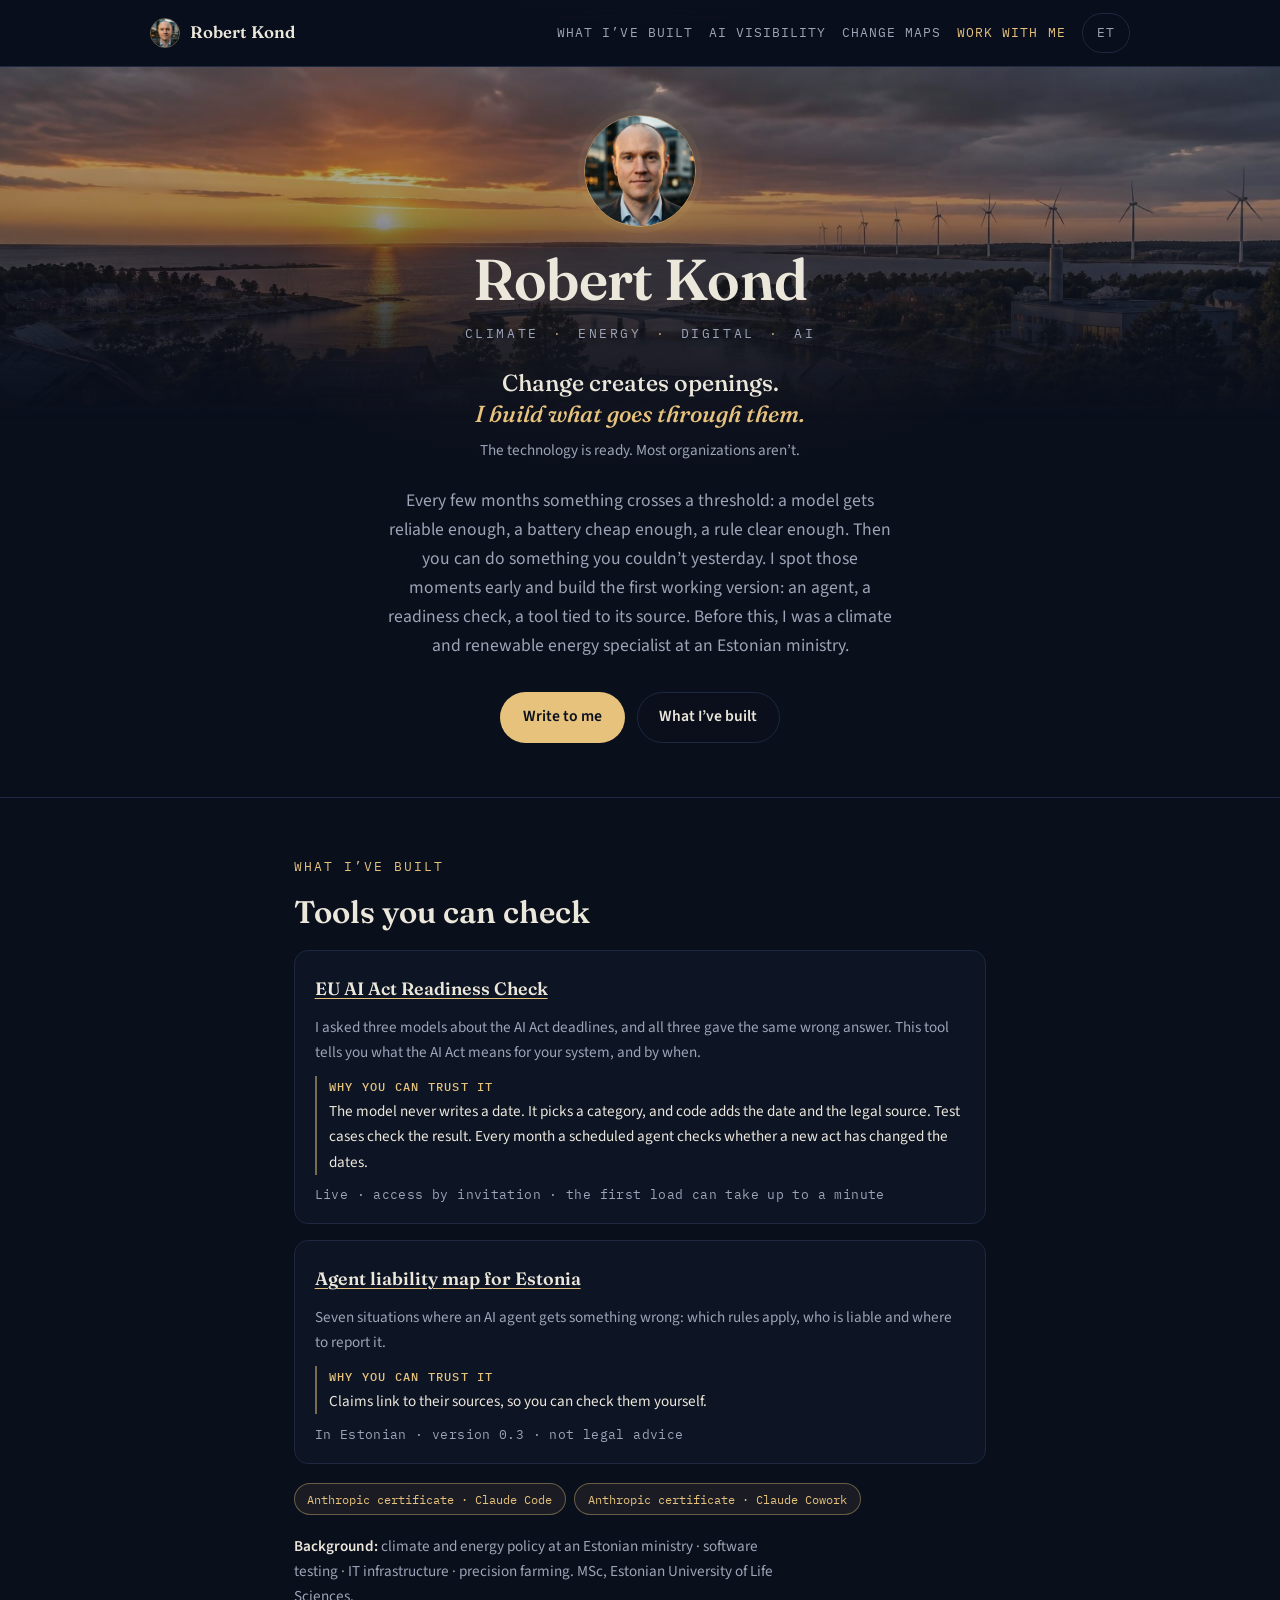
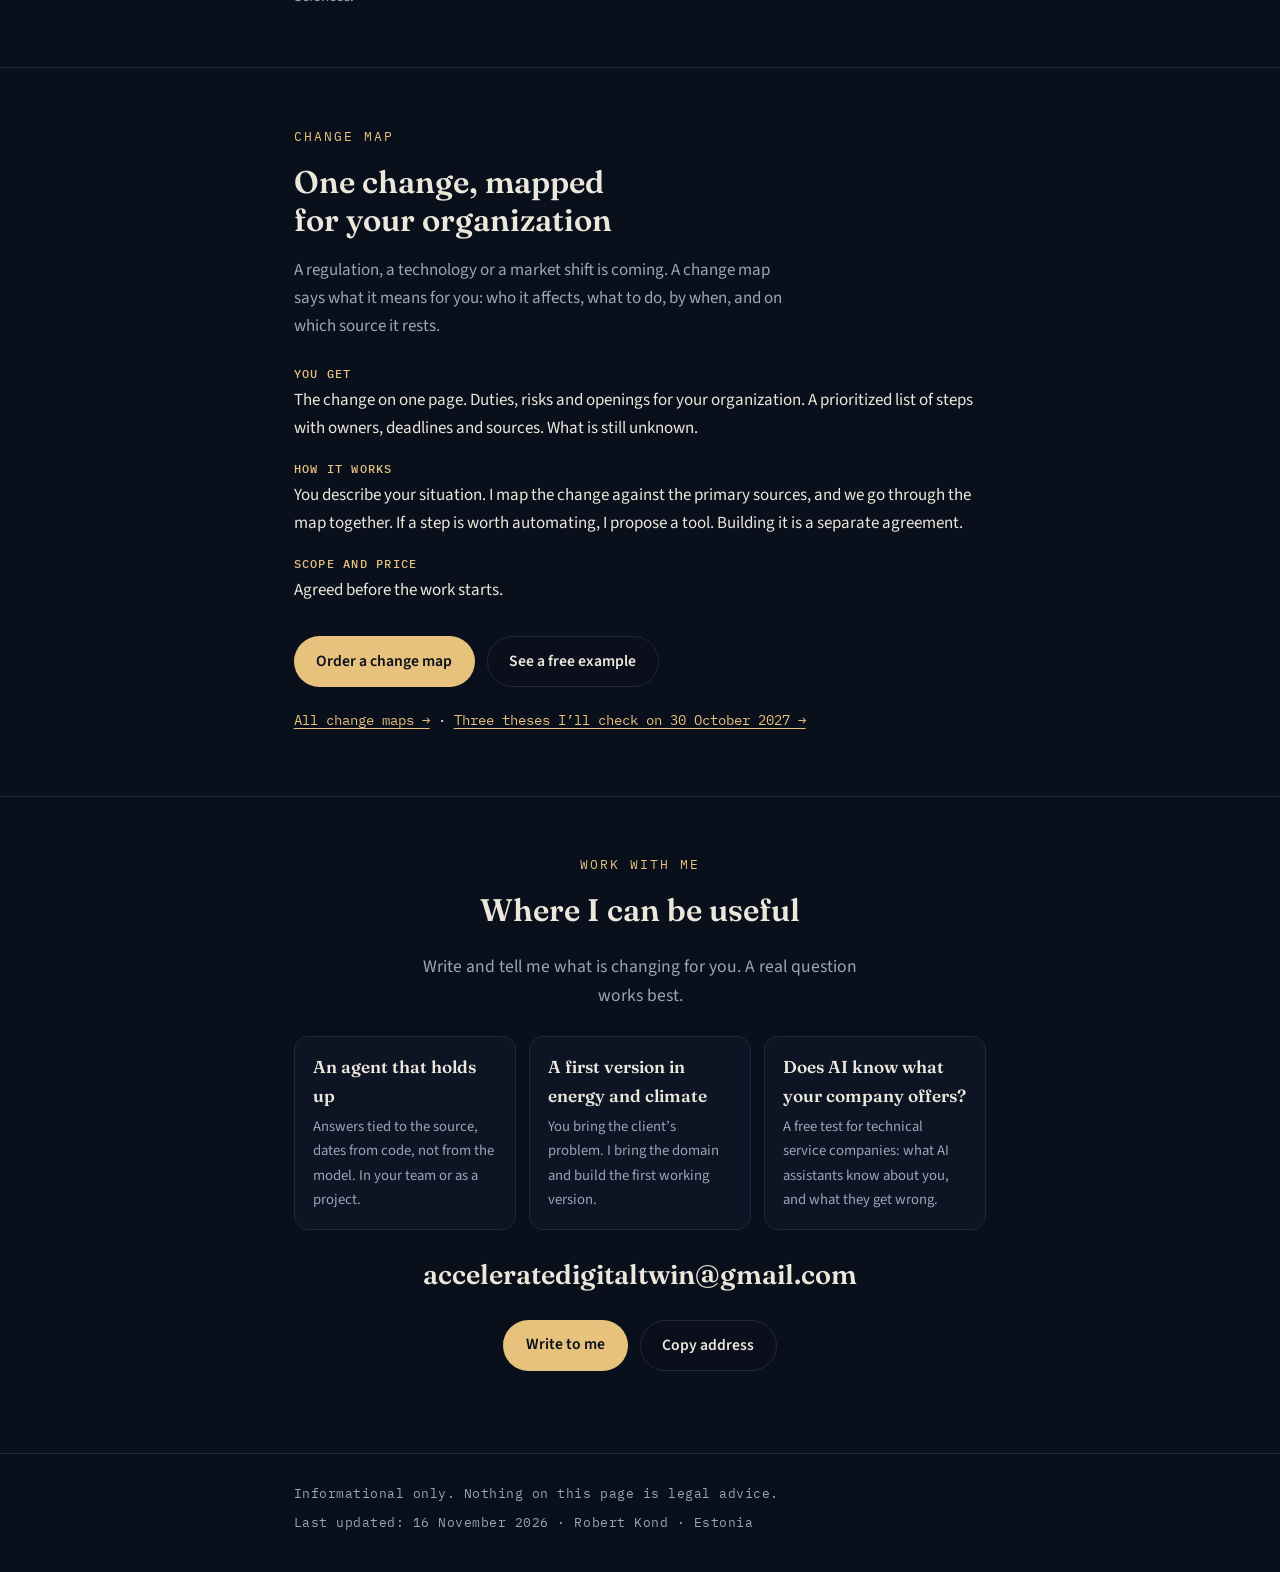
==== commit 2899751c: "feat: change maps blog (muutused/) and change-map offer on the front page - muutused/: list page and" ====
--- a/index.html
+++ b/index.html
@@ -31,8 +31,8 @@
     <a class="site-name" href="#main-en"><img class="head-avatar" src="robert-avatar.jpg" alt="" width="30" height="30">Robert Kond</a>
     <span class="head-right">
       <a class="head-link soft" href="#built-en">What I’ve built</a>
-      <a class="head-link soft" href="ai-nahtavus.html?lang=en">AI visibility</a>
-      <a class="head-link soft" href="theses.html">Theses</a>
+      <a class="head-link soft" href="https://rkcd.github.io/ai-nahtavus/?lang=en">AI visibility</a>
+      <a class="head-link soft" href="muutused/?lang=en">Change maps</a>
       <a class="head-link" href="#contact-en">Work with me</a>
       <button class="lang-btn" type="button" data-set="et" aria-label="Vaheta eesti keelde">ET</button>
     </span>
@@ -81,28 +81,21 @@
     </div>
   </section>
 
-  <section class="block" id="note-en" aria-labelledby="h-note-en">
-    <div class="wrap">
-      <p class="kicker">Note · 30 October 2026</p>
-      <h2 id="h-note-en">Energy agents need a receipt</h2>
-      <div class="sig-grid">
-        <dl class="rows">
-          <div><dt class="label">What got cheaper</dt><dd>Software that decides on its own when to heat or charge a battery. Homes and companies already use it.</dd></div>
-          <div><dt class="label">What it makes possible</dt><dd>Selling flexibility to the grid without anyone pressing a button. Companies already do it through aggregators. The joint Baltic balancing market started in February 2025. <a href="https://elering.ee/en/node/3821">Elering</a></dd></div>
-          <div data-date="2026-12-09"><dt class="label">What still holds it back</dt><dd>Trust. There is no receipt: what the agent was allowed to do, what it did and what came of it. From 9 December 2026, software comes under product liability. <a href="https://eur-lex.europa.eu/eli/dir/2024/2853/oj">Directive (EU) 2024/2853</a> <span class="status"></span></dd></div>
-        </dl>
-        <div class="receipt" role="img" aria-label="Agent receipt · example">
-          <div class="rc-h">Agent receipt · example</div>
-          <div>14 Jan, 03:00</div>
-          <div>Decision: held heating back for 2 h</div>
-          <div>Reason: peak electricity price</div>
-          <div>Mandate: at least 20 °C indoors <span class="rc-ok">✓</span></div>
-          <div>Result: lower cost · 20.6 °C indoors</div>
-          <div class="rc-f">verifiable · timestamped · agent v1.3</div>
-        </div>
-      </div>
-      <p class="sig-who">Building an agent that acts for a customer? <a href="#contact-en">Write to me.</a></p>
-      <p class="more"><a href="theses.html">Three theses I’ll check on 30 October 2027 →</a></p>
+  <section class="block" id="map-en" aria-labelledby="h-map-en">
+    <div class="wrap">
+      <p class="kicker">Change map</p>
+      <h2 id="h-map-en">One change, mapped for your organization</h2>
+      <p class="section-lead">A regulation, a technology or a market shift is coming. A change map says what it means for you: who it affects, what to do, by when, and on which source it rests.</p>
+      <dl class="rows">
+        <div><dt class="label">You get</dt><dd>The change on one page. Duties, risks and openings for your organization. A prioritized list of steps with owners, deadlines and sources. What is still unknown.</dd></div>
+        <div><dt class="label">How it works</dt><dd>You describe your situation. I map the change against the primary sources, and we go through the map together. If a step is worth automating, I propose a tool. Building it is a separate agreement.</dd></div>
+        <div><dt class="label">Scope and price</dt><dd>Agreed before the work starts.</dd></div>
+      </dl>
+      <div class="cta-row left">
+        <a class="btn btn-gold" href="mailto:acceleratedigitaltwin@gmail.com?subject=Change%20map">Order a change map</a>
+        <a class="btn btn-ghost" href="muutused/tootevastutus-tarkvara.html?lang=en">See a free example</a>
+      </div>
+      <p class="more"><a href="muutused/?lang=en">All change maps →</a> · <a href="theses.html">Three theses I’ll check on 30 October 2027 →</a></p>
     </div>
   </section>
 
@@ -114,7 +107,7 @@
       <div class="doors">
         <a class="door" href="mailto:acceleratedigitaltwin@gmail.com?subject=Agent"><b>An agent that holds up</b><span>Answers tied to the source, dates from code, not from the model. In your team or as a project.</span></a>
         <a class="door" href="mailto:acceleratedigitaltwin@gmail.com?subject=First%20version"><b>A first version in energy and climate</b><span>You bring the client’s problem. I bring the domain and build the first working version.</span></a>
-        <a class="door" href="ai-nahtavus.html?lang=en"><b>Does AI know what your company offers?</b><span>A free test for technical service companies: what AI assistants know about you, and what they get wrong.</span></a>
+        <a class="door" href="https://rkcd.github.io/ai-nahtavus/?lang=en"><b>Does AI know what your company offers?</b><span>A free test for technical service companies: what AI assistants know about you, and what they get wrong.</span></a>
       </div>
       <p class="email-text">acceleratedigitaltwin@gmail.com</p>
       <div class="cta-row">
@@ -129,7 +122,7 @@
 <footer class="site-foot">
   <div class="wrap">
     <p>Informational only. Nothing on this page is legal advice.</p>
-    <p>Last updated: 12 November 2026 · Robert Kond · Estonia</p>
+    <p>Last updated: 16 November 2026 · Robert Kond · Estonia</p>
   </div>
 </footer>
 </div>
@@ -142,8 +135,8 @@
     <a class="site-name" href="#main-et"><img class="head-avatar" src="robert-avatar.jpg" alt="" width="30" height="30">Robert Kond</a>
     <span class="head-right">
       <a class="head-link soft" href="#built-et">Mida olen ehitanud</a>
-      <a class="head-link soft" href="ai-nahtavus.html">AI-nähtavus</a>
-      <a class="head-link soft" href="theses.html?lang=et">Teesid</a>
+      <a class="head-link soft" href="https://rkcd.github.io/ai-nahtavus/">AI-nähtavus</a>
+      <a class="head-link soft" href="muutused/">Muutusekaardid</a>
       <a class="head-link" href="#contact-et">Koostöö</a>
       <button class="lang-btn" type="button" data-set="en" aria-label="Switch to English">EN</button>
     </span>
@@ -192,28 +185,21 @@
     </div>
   </section>
 
-  <section class="block" id="note-et" aria-labelledby="h-note-et">
-    <div class="wrap">
-      <p class="kicker">Märge · 30. oktoober 2026</p>
-      <h2 id="h-note-et">Energiaagent vajab kviitungit</h2>
-      <div class="sig-grid">
-        <dl class="rows">
-          <div><dt class="label">Mis odavnes</dt><dd>Tarkvara, mis otsustab ise, millal kütta või akut laadida. Kodud ja ettevõtted juba kasutavad seda.</dd></div>
-          <div><dt class="label">Mida see võimaldab</dt><dd>Müüa võrgule paindlikkust, ilma et keegi nuppu vajutaks. Ettevõtted teevad seda juba agregaatorite kaudu. Baltikumi ühine tasakaaluturg alustas 2025. aasta veebruaris. <a href="https://elering.ee/en/node/3821">Elering</a></dd></div>
-          <div data-date="2026-12-09"><dt class="label">Mis veel takistab</dt><dd>Usaldus. Puudub kviitung: mida agent tohtis teha, mida ta tegi ja mis sellest tuli. Alates 9. detsembrist 2026 läheb tarkvara tootevastutuse alla. <a href="https://eur-lex.europa.eu/eli/dir/2024/2853/oj">Direktiiv (EL) 2024/2853</a> <span class="status"></span></dd></div>
-        </dl>
-        <div class="receipt" role="img" aria-label="Agendi kviitung · näide">
-          <div class="rc-h">Agendi kviitung · näide</div>
-          <div>14.01 kell 03:00</div>
-          <div>Otsus: lükkasin kütte 2 h edasi</div>
-          <div>Põhjus: elektri tipphind</div>
-          <div>Volitus: toas vähemalt 20 °C <span class="rc-ok">✓</span></div>
-          <div>Tulemus: väiksem kulu · toas 20,6 °C</div>
-          <div class="rc-f">kontrollitav · ajatempliga · agent v1.3</div>
-        </div>
-      </div>
-      <p class="sig-who">Ehitad agenti, mis tegutseb kliendi eest? <a href="#contact-et">Kirjuta mulle.</a></p>
-      <p class="more"><a href="theses.html?lang=et">Kolm teesi, mida kontrollin 30. oktoobril 2027 →</a></p>
+  <section class="block" id="map-et" aria-labelledby="h-map-et">
+    <div class="wrap">
+      <p class="kicker">Muutusekaart</p>
+      <h2 id="h-map-et">Üks muutus, kaardistatud sinu organisatsiooni jaoks</h2>
+      <p class="section-lead">Tulemas on uus regulatsioon, tehnoloogia või turumuutus. Muutusekaart ütleb, mida see sulle tähendab: keda see puudutab, mida teha, mis ajaks ja millisele allikale see tugineb.</p>
+      <dl class="rows">
+        <div><dt class="label">Sa saad</dt><dd>Muutuse ühel lehel. Kohustused, riskid ja võimalused sinu organisatsioonile. Prioriseeritud sammud koos vastutajate, tähtaegade ja allikatega. Selle, mis on veel teadmata.</dd></div>
+        <div><dt class="label">Kuidas see käib</dt><dd>Sina kirjeldad olukorda. Mina kaardistan muutuse esmaallikate põhjal ja käime kaardi koos läbi. Kui mõnda sammu tasub automatiseerida, teen ettepaneku. Ehitamine on eraldi kokkulepe.</dd></div>
+        <div><dt class="label">Ulatus ja hind</dt><dd>Lepime kokku enne töö algust.</dd></div>
+      </dl>
+      <div class="cta-row left">
+        <a class="btn btn-gold" href="mailto:acceleratedigitaltwin@gmail.com?subject=Muutusekaart">Telli muutusekaart</a>
+        <a class="btn btn-ghost" href="muutused/tootevastutus-tarkvara.html">Vaata tasuta näidet</a>
+      </div>
+      <p class="more"><a href="muutused/">Kõik muutusekaardid →</a> · <a href="theses.html?lang=et">Kolm teesi, mida kontrollin 30. oktoobril 2027 →</a></p>
     </div>
   </section>
 
@@ -225,7 +211,7 @@
       <div class="doors">
         <a class="door" href="mailto:acceleratedigitaltwin@gmail.com?subject=Agent"><b>Agent, mis peab vastu</b><span>Vastused on seotud allikaga, kuupäevad tulevad koodist, mitte mudelist. Sinu meeskonnas või projektina.</span></a>
         <a class="door" href="mailto:acceleratedigitaltwin@gmail.com?subject=Esimene%20versioon"><b>Esimene versioon energias ja kliimas</b><span>Sina tood kliendi probleemi. Mina toon valdkonna ja ehitan esimese töötava versiooni.</span></a>
-        <a class="door" href="ai-nahtavus.html"><b>Kas AI teab, mida sinu ettevõte pakub?</b><span>Tasuta test tehniliste teenuste ettevõtetele: mida AI-assistendid sinust teavad ja mida valesti.</span></a>
+        <a class="door" href="https://rkcd.github.io/ai-nahtavus/"><b>Kas AI teab, mida sinu ettevõte pakub?</b><span>Tasuta test tehniliste teenuste ettevõtetele: mida AI-assistendid sinust teavad ja mida valesti.</span></a>
       </div>
       <p class="email-text">acceleratedigitaltwin@gmail.com</p>
       <div class="cta-row">
@@ -240,7 +226,7 @@
 <footer class="site-foot">
   <div class="wrap">
     <p>Ainult informatiivne. Miski sellel lehel ei ole õigusnõustamine.</p>
-    <p>Viimati uuendatud: 12. november 2026 · Robert Kond · Eesti</p>
+    <p>Viimati uuendatud: 16. november 2026 · Robert Kond · Eesti</p>
   </div>
 </footer>
 </div>
--- a/site.css
+++ b/site.css
@@ -210,95 +210,32 @@
   .receipt { transform: none; }
 }
 
-/* ---- Service page (ai-nahtavus.html): same sky, one more instrument panel ---- */
-.svc-hero .wrap { max-width: 50rem; }
-section.wide .wrap { max-width: 64rem; }
-.svc-hero .kicker { margin-bottom: 1.1rem; }
-h1.ask { font-size: clamp(2.05rem, 6.4vw, 3.3rem); max-width: 18ch; }
-.svc-hero .lead { color: var(--ivory); opacity: .9; }
-.for-whom { margin-top: 1rem; font-family: var(--mono); font-size: .8rem; letter-spacing: .06em; color: var(--muted); }
-.for-whom b { color: var(--teal); font-weight: 500; }
-
-.probe {
-  margin-top: 2.6rem; width: 100%; max-width: 36rem; text-align: left;
-  font-family: var(--mono); font-size: .8rem; line-height: 1.7;
-  border: 1px solid rgba(111,199,184,.35); border-radius: 12px; overflow: hidden;
-  background: linear-gradient(180deg, rgba(16,24,40,.92), rgba(10,15,28,.92));
-  box-shadow: 0 0 0 1px rgba(111,199,184,.06), 0 24px 60px -30px rgba(111,199,184,.35);
-}
-.probe-h { display: flex; justify-content: space-between; gap: 1rem; padding: .6rem 1rem; border-bottom: 1px solid var(--line); color: var(--teal); letter-spacing: .1em; text-transform: uppercase; font-size: .72rem; }
-.probe-q { padding: .9rem 1rem .5rem; color: var(--ivory); font-size: .9rem; }
-.probe-rows { list-style: none; margin: 0; padding: .2rem 1rem .8rem; display: grid; gap: .1rem; }
-.probe-rows li { display: grid; grid-template-columns: minmax(0, 1fr) auto auto; gap: .9rem; color: var(--muted); }
-.probe-rows .v { color: var(--gold); }
-.probe-f { padding: .55rem 1rem; border-top: 1px dashed var(--line); color: var(--muted); font-size: .72rem; }
-
-.problem { list-style: none; padding: 0; display: grid; gap: .8rem; }
-.problem li { padding-left: 1.4rem; position: relative; color: var(--ivory); max-width: 62ch; }
-.problem li::before { content: ""; position: absolute; left: .2rem; top: .62em; width: .45rem; height: .45rem; border-radius: 50%; border: 1px solid var(--gold); }
-
-.steps { list-style: none; padding: 0; display: grid; grid-template-columns: repeat(4, minmax(0, 1fr)); gap: .8rem; counter-reset: step; }
-.steps li { counter-increment: step; border-top: 2px solid var(--line); padding-top: .8rem; }
-.steps li::before { content: "0" counter(step); display: block; font-family: var(--mono); font-size: .78rem; color: var(--teal); letter-spacing: .1em; }
-.steps b { display: block; margin-top: .2rem; font-family: var(--display); font-weight: 600; font-size: 1.08rem; }
-.steps span { display: block; margin-top: .25rem; color: var(--muted); font-size: .92rem; }
-.steps li:last-child { border-top-color: var(--teal); }
-
-.tiers { display: grid; grid-template-columns: repeat(3, minmax(0, 1fr)); gap: .9rem; align-items: stretch; }
-.tier { display: flex; flex-direction: column; gap: .6rem; border: 1px solid var(--line); border-radius: 14px; padding: 1.15rem 1.15rem 1.2rem; background: rgba(16,24,40,.6); }
-.tier.main { border-color: rgba(230,194,125,.55); box-shadow: 0 0 40px -18px rgba(230,194,125,.45); }
-.tier h3 { font-family: var(--display); font-weight: 600; font-size: 1.15rem; line-height: 1.25; }
-.tier p { color: var(--muted); font-size: .94rem; }
-.tier .note { font-family: var(--mono); font-size: .76rem; color: var(--muted); border-top: 1px solid var(--line); padding-top: .6rem; margin-top: auto; }
-.tier .btn { align-self: flex-start; margin-top: .3rem; }
-.tag { align-self: flex-start; font-family: var(--mono); font-size: .72rem; letter-spacing: .1em; text-transform: uppercase; border-radius: 999px; padding: .2rem .65rem; border: 1px solid var(--line); color: var(--muted); }
-.tag.free { color: var(--teal); border-color: rgba(111,199,184,.45); }
-.tag.core { color: var(--gold); border-color: rgba(230,194,125,.5); }
-.ticks { list-style: none; padding: 0; display: grid; gap: .3rem; font-size: .93rem; }
-.ticks li { padding-left: 1.1rem; position: relative; }
-.ticks li::before { content: "·"; position: absolute; left: .25rem; color: var(--gold); font-weight: 600; }
-.fine { margin-top: 1.2rem; color: var(--muted); font-size: .93rem; max-width: 62ch; }
-
-.limits { margin-top: 1.8rem; border-left: 2px solid rgba(232,163,163,.55); padding-left: 1rem; max-width: 62ch; }
-.limits .label { color: var(--warn); }
-.limits ul { margin: .4rem 0 0; padding-left: 1.1rem; color: var(--ivory); font-size: .95rem; display: grid; gap: .25rem; }
-
-.qlist { padding: 0; list-style: none; display: grid; gap: .7rem; counter-reset: q; }
-.qlist li { counter-increment: q; display: grid; grid-template-columns: 2.2rem minmax(0, 1fr); gap: .2rem .6rem; }
-.qlist li::before { content: "Q" counter(q); grid-row: span 2; font-family: var(--mono); font-size: .8rem; color: var(--teal); padding-top: .2rem; }
-.qlist b { font-weight: 600; }
-.qlist q { font-family: var(--mono); font-size: .85rem; color: var(--muted); quotes: "„" "“" "‘" "’"; }
-.h3 { font-family: var(--display); font-weight: 600; font-size: 1.12rem; margin: 2rem 0 .8rem; }
-.fields { list-style: none; padding: 0; display: flex; flex-wrap: wrap; gap: .45rem; }
-.fields li { font-family: var(--mono); font-size: .78rem; border: 1px solid var(--line); border-radius: 6px; padding: .2rem .6rem; color: var(--ivory); background: rgba(16,24,40,.6); }
-.kinds { display: grid; grid-template-columns: repeat(3, minmax(0, 1fr)); gap: .8rem; }
-.kinds div { border: 1px solid var(--line); border-radius: 12px; padding: .9rem 1rem; }
-.kinds dd { color: var(--muted); font-size: .93rem; }
-
-.who { display: grid; grid-template-columns: auto minmax(0, 1fr); gap: 1.2rem; align-items: start; }
-.who .portrait { width: 4.5rem; height: 4.5rem; }
-.who p + p { margin-top: .7rem; }
-.who .ticks { margin-top: .8rem; }
-
-.order { margin: 1.6rem auto 0; max-width: 34rem; display: grid; gap: .9rem; text-align: left; }
-.order label { display: grid; gap: .3rem; font-size: .92rem; color: var(--muted); }
-.order input, .order select {
-  font: inherit; color: var(--ivory); background: rgba(10,15,28,.7); border: 1px solid var(--line); border-radius: 10px;
-  padding: .7rem .85rem; min-height: 2.9rem; width: 100%;
-}
-.order input:focus-visible, .order select:focus-visible { outline: 2px solid var(--gold); outline-offset: 1px; border-color: transparent; }
-.order .btn { justify-self: start; border: 0; }
-.order-note { font-size: .86rem; color: var(--muted); }
-.order-status { font-family: var(--mono); font-size: .8rem; color: var(--gold); min-height: 1.2em; }
-.contact .order-note a { color: var(--gold); }
-
-@media (max-width: 52rem) {
-  .steps { grid-template-columns: repeat(2, minmax(0, 1fr)); }
-  .tiers, .kinds { grid-template-columns: 1fr; }
-}
+/* ---- Change maps (muutused/) ---- */
+.cta-row.left { justify-content: flex-start; }
+.post .map-h { font-size: 1.25rem; margin: 2.2rem 0 .9rem; max-width: none; }
+.map-when { font-family: var(--mono); font-size: .85rem; color: var(--muted); margin-top: -.4rem; }
+.map-when .status { margin-left: .3rem; }
+.map-list { padding-left: 1.1rem; display: grid; gap: .55rem; color: var(--ivory); }
+.map-list b { color: var(--gold); font-weight: 600; }
+.map-note { font-size: .9rem; color: var(--muted); margin-bottom: .8rem; }
+.table-scroll { overflow-x: auto; border: 1px solid var(--line); border-radius: 12px; }
+.map-table { width: 100%; border-collapse: collapse; font-size: .95rem; }
+.map-table th { text-align: left; font-family: var(--mono); font-size: .76rem; font-weight: 500; letter-spacing: .08em; text-transform: uppercase; color: var(--gold); padding: .7rem .9rem; border-bottom: 1px solid var(--line); background: rgba(16,24,40,.6); }
+.map-table td { padding: .7rem .9rem; border-bottom: 1px solid var(--line); vertical-align: top; color: var(--ivory); }
+.map-table td + td { color: var(--muted); white-space: nowrap; }
+.map-table tr:last-child td { border-bottom: 0; }
+.tag-unchecked { font-family: var(--mono); font-size: .74rem; color: var(--warn); border: 1px solid rgba(232,163,163,.45); border-radius: 4px; padding: .05rem .4rem; white-space: nowrap; }
+.map-src { list-style: none; padding: 0; display: grid; gap: .5rem; font-family: var(--mono); font-size: .82rem; color: var(--muted); line-height: 1.7; }
+.order { margin-top: 2.8rem; padding: 1.4rem 1.4rem 1.2rem; border: 1px solid rgba(230,194,125,.45); border-radius: 14px; background: rgba(230,194,125,.06); }
+.order h2 { font-size: 1.3rem; margin-bottom: .6rem; }
+.order p { color: var(--ivory); max-width: 60ch; }
+.order .cta-row { margin-top: 1.2rem; }
+.post-list { list-style: none; padding: 0; display: grid; gap: .9rem; margin-top: 1.4rem; }
+.post-card { display: grid; gap: .3rem; border: 1px solid var(--line); border-radius: 14px; padding: 1.1rem 1.25rem; background: rgba(16,24,40,.6); color: var(--ivory); text-decoration: none; }
+.post-card:hover { border-color: var(--gold); color: var(--ivory); }
+.post-card b { font-family: var(--display); font-weight: 600; font-size: 1.15rem; }
+.post-card span:last-child { color: var(--muted); font-size: .95rem; }
+.post-meta { font-family: var(--mono); font-size: .78rem; letter-spacing: .08em; text-transform: uppercase; color: var(--gold); }
 @media (max-width: 40rem) {
-  .steps { grid-template-columns: 1fr; }
-  .probe-rows li { grid-template-columns: minmax(0, 1fr) auto; }
-  .probe-rows li .x { display: none; }
-  .who { grid-template-columns: 1fr; }
-}
+  .map-table td + td { white-space: normal; }
+}
